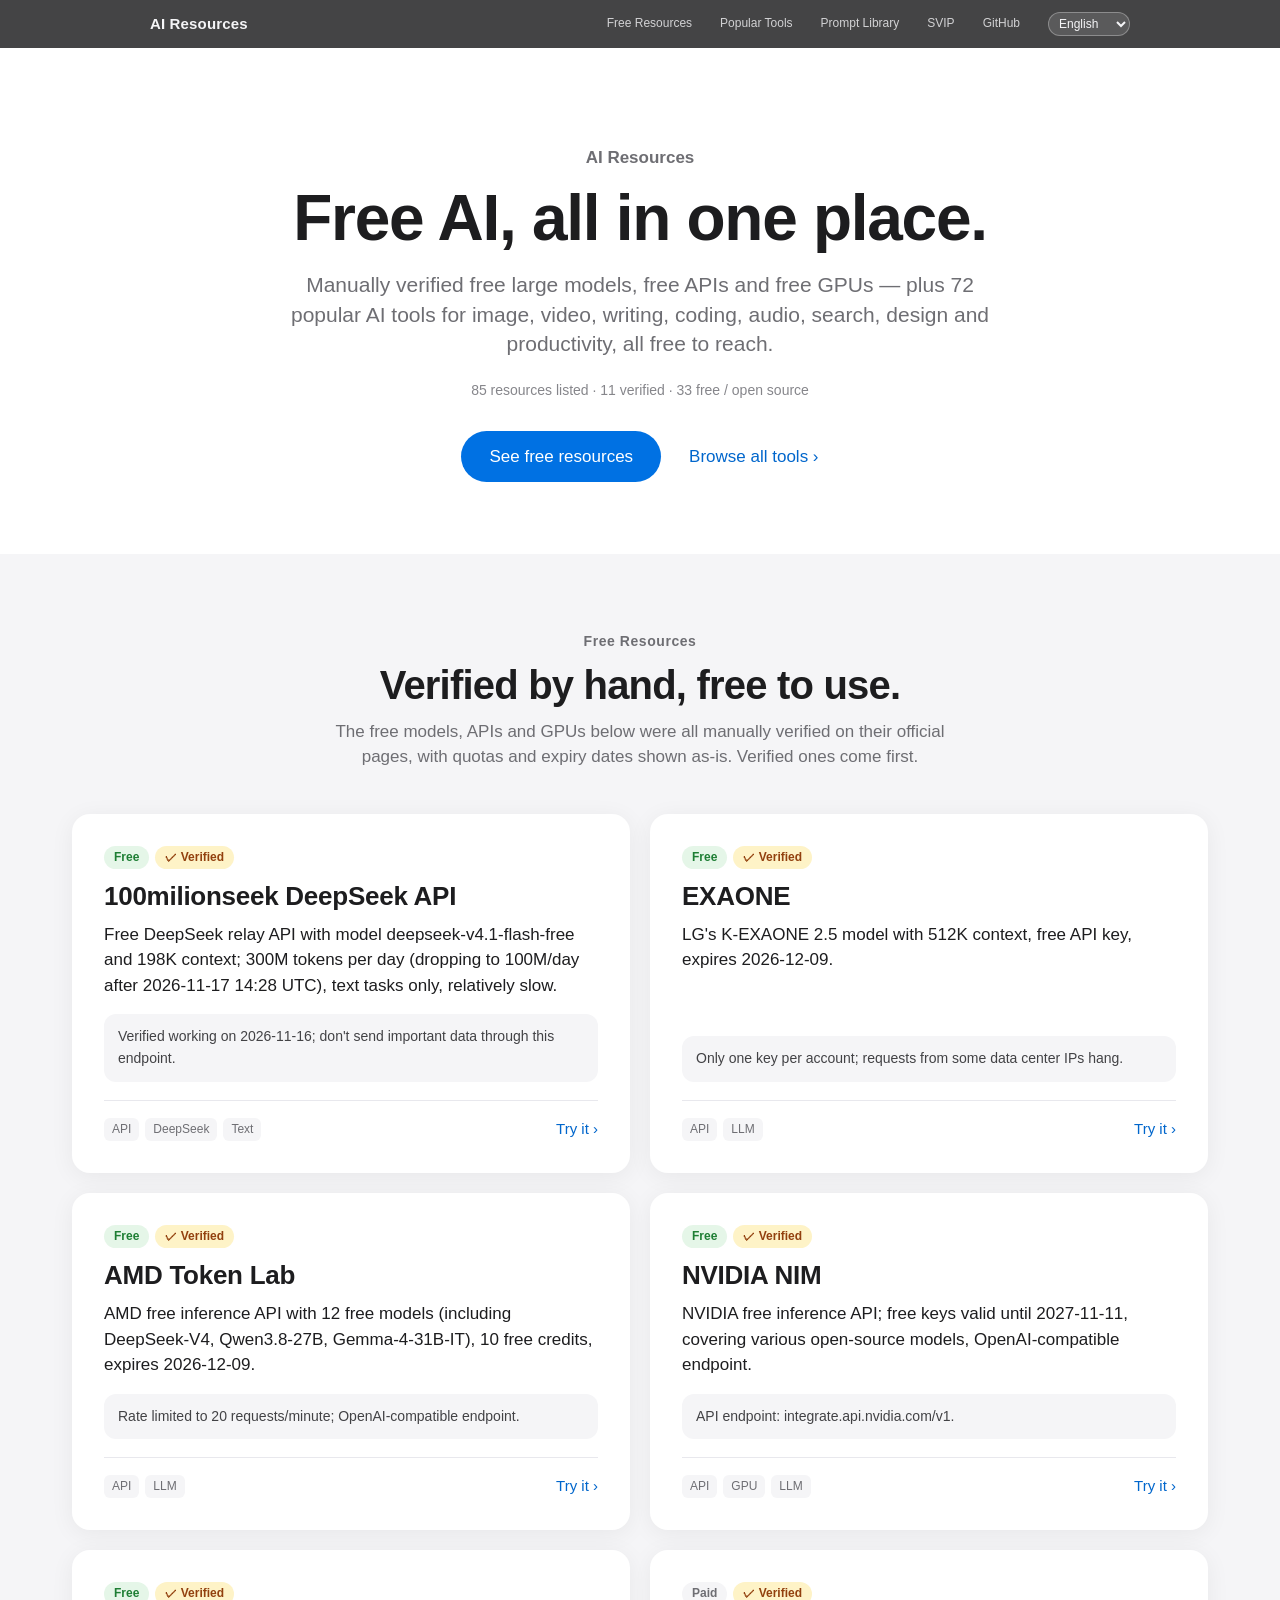
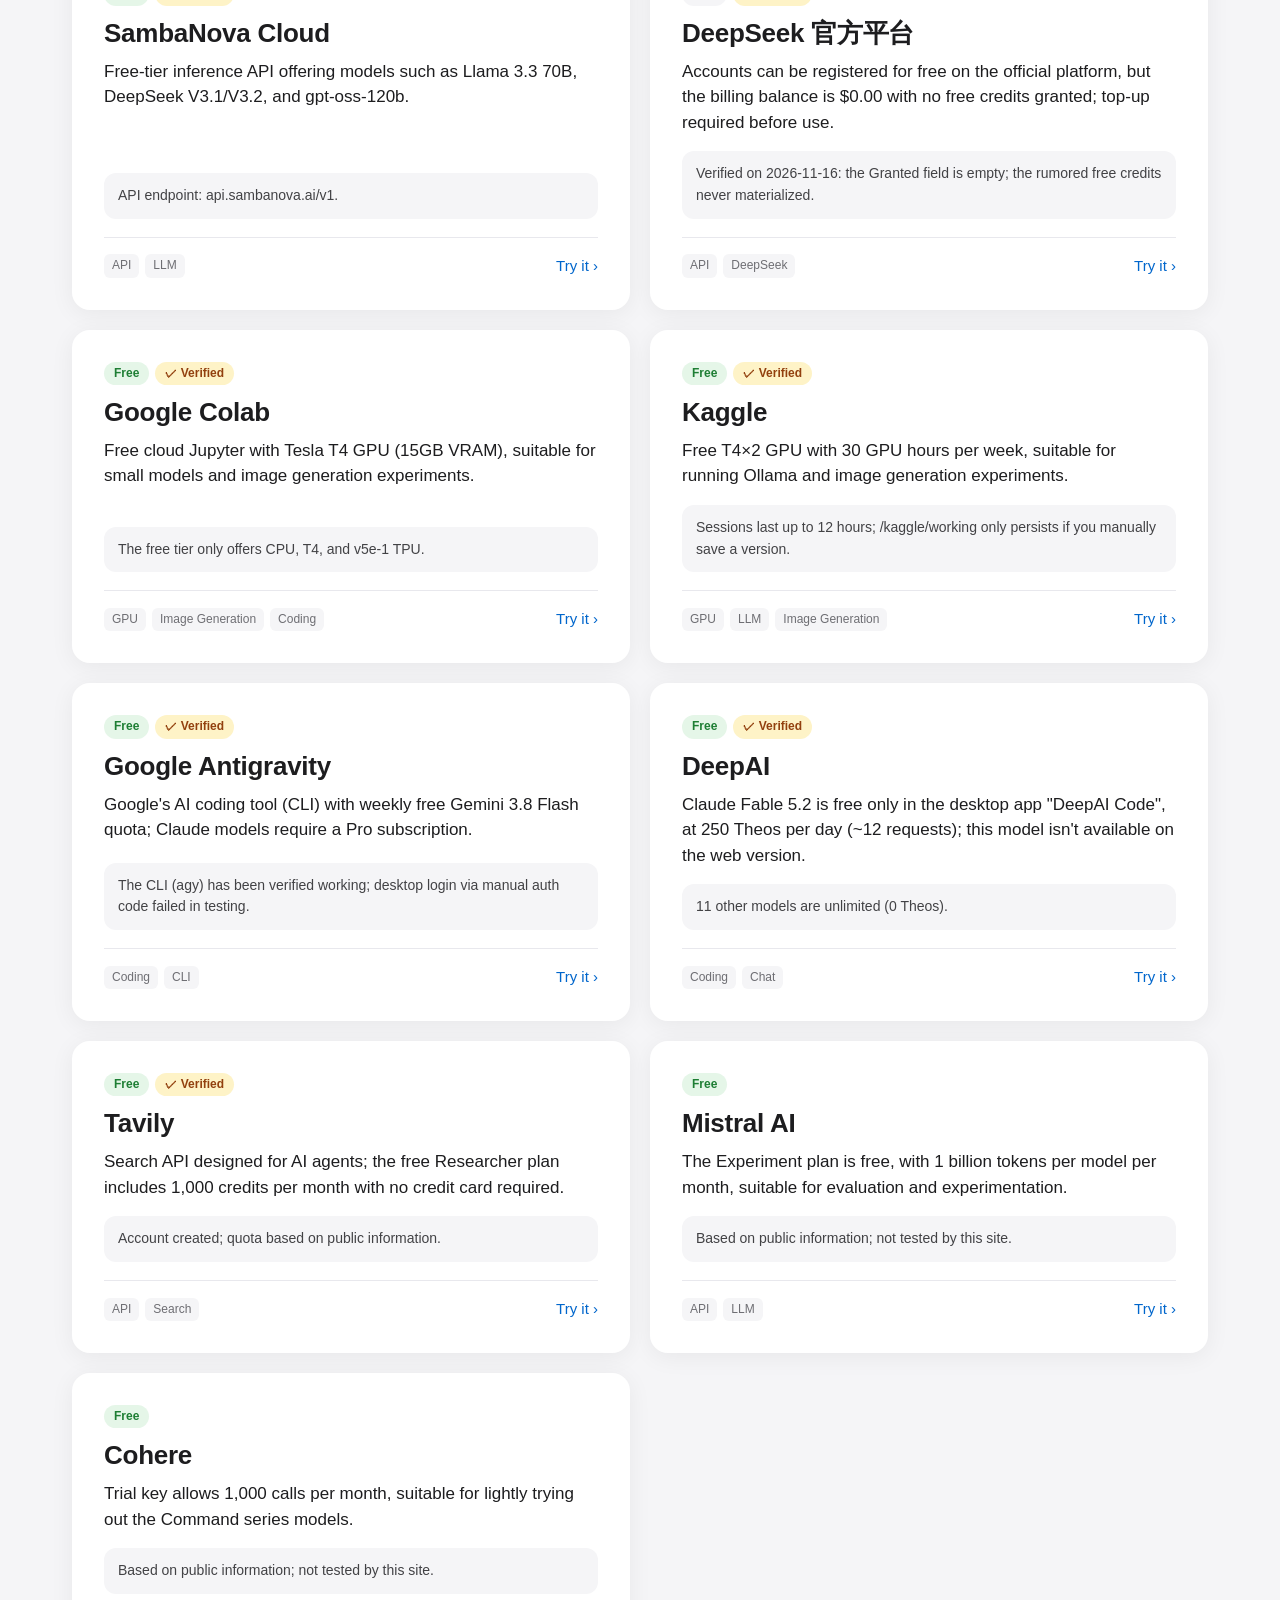
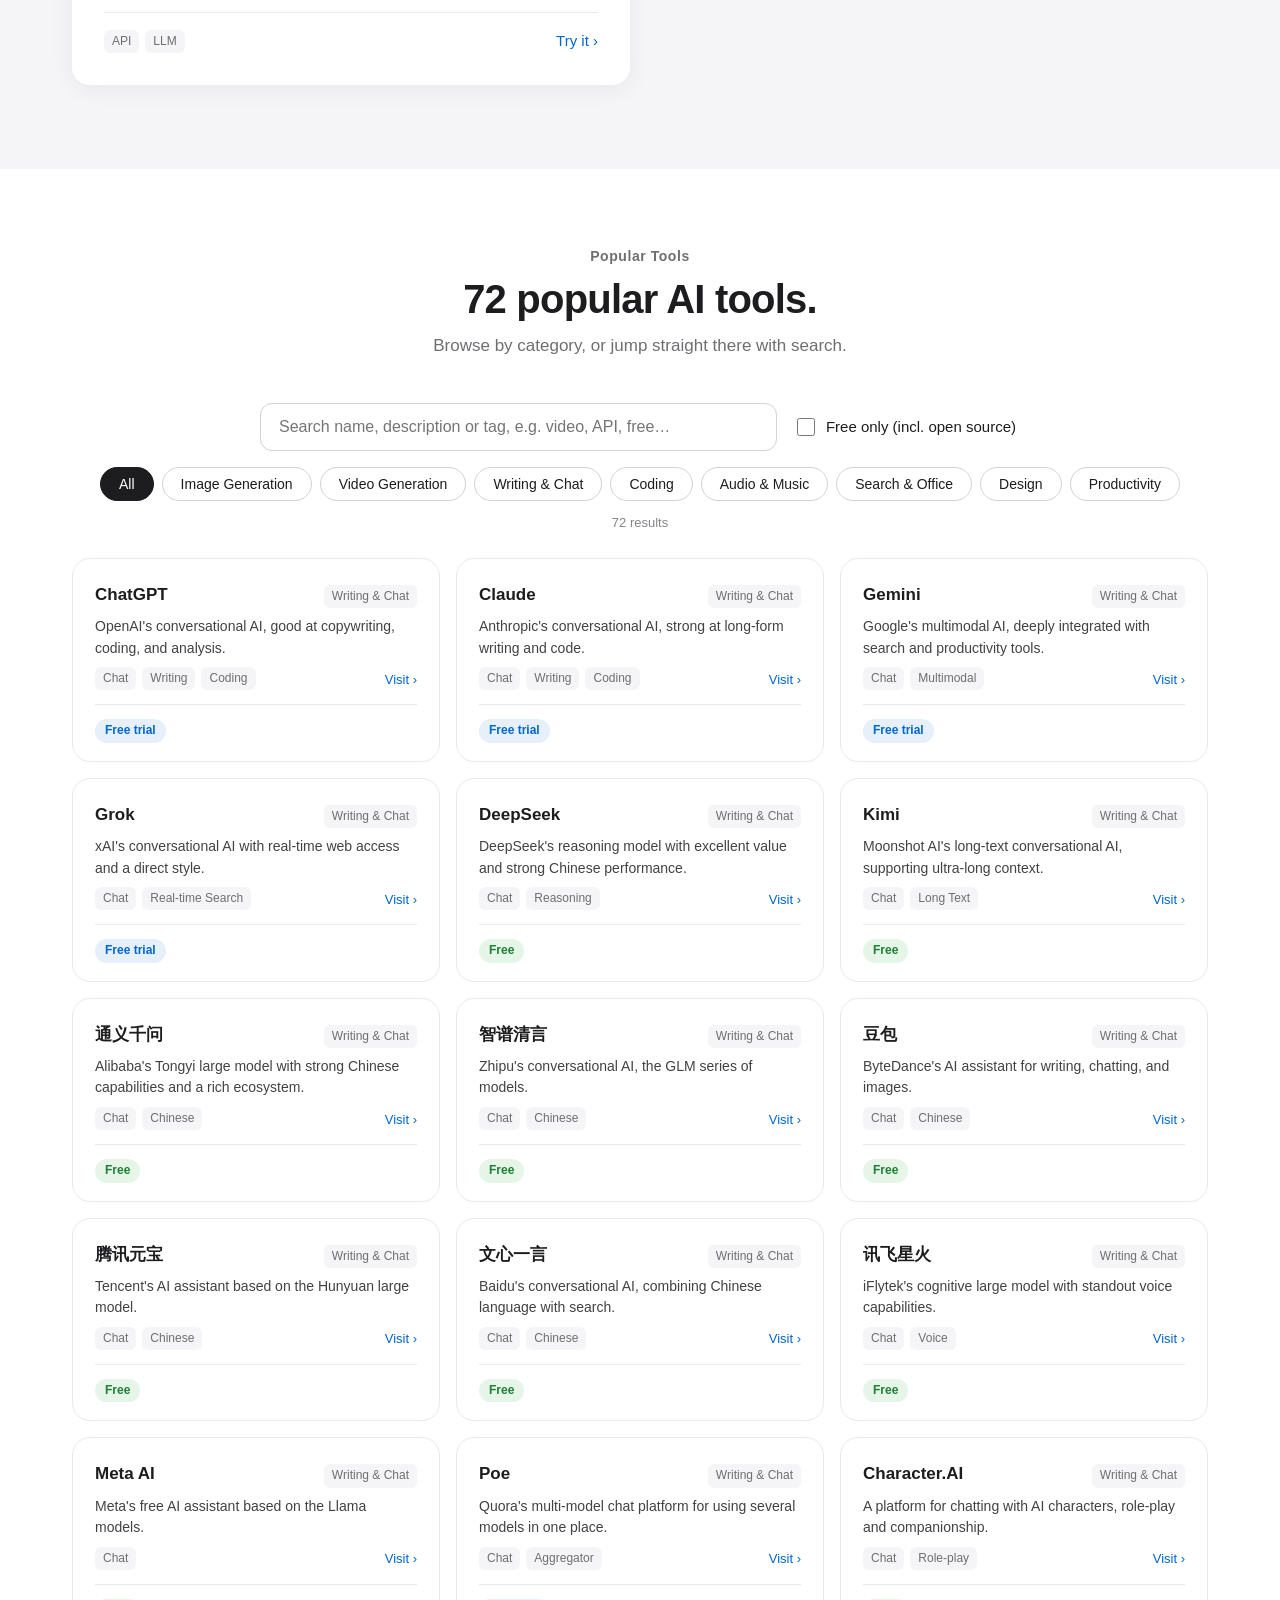
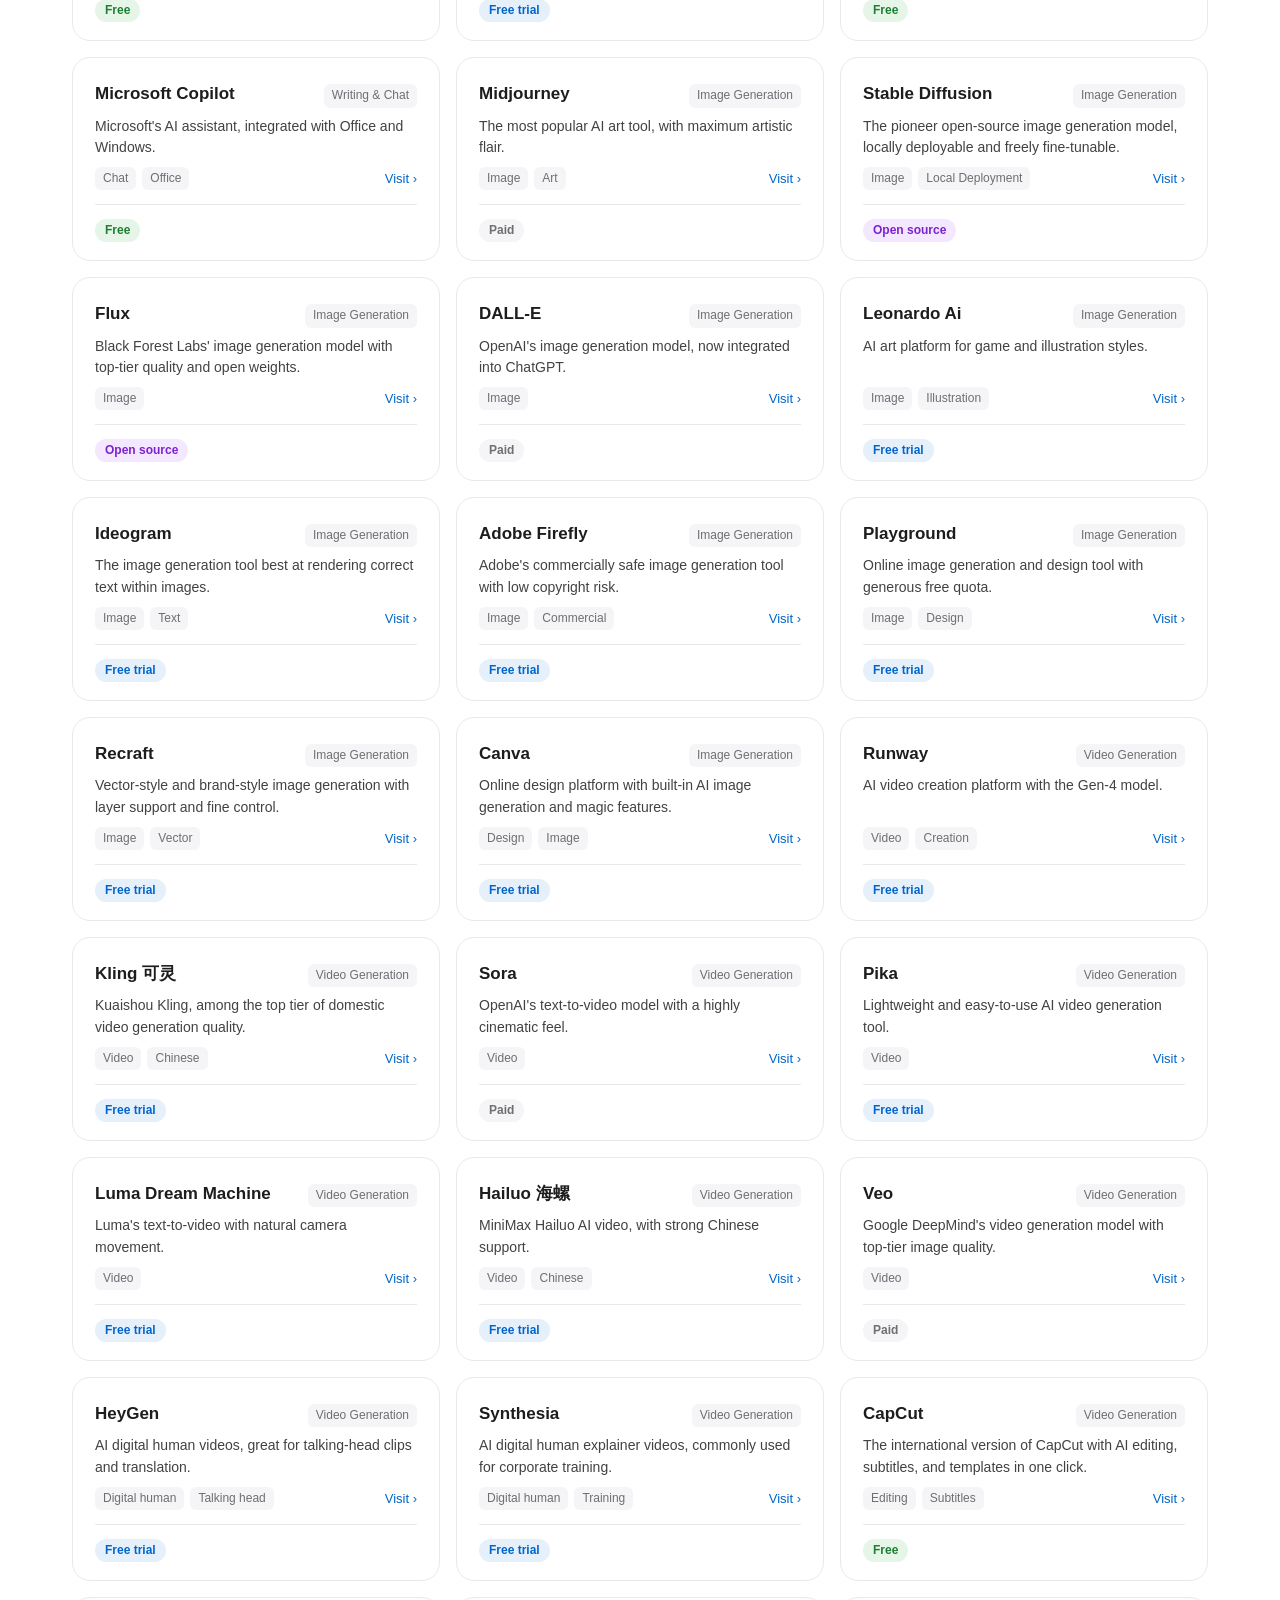
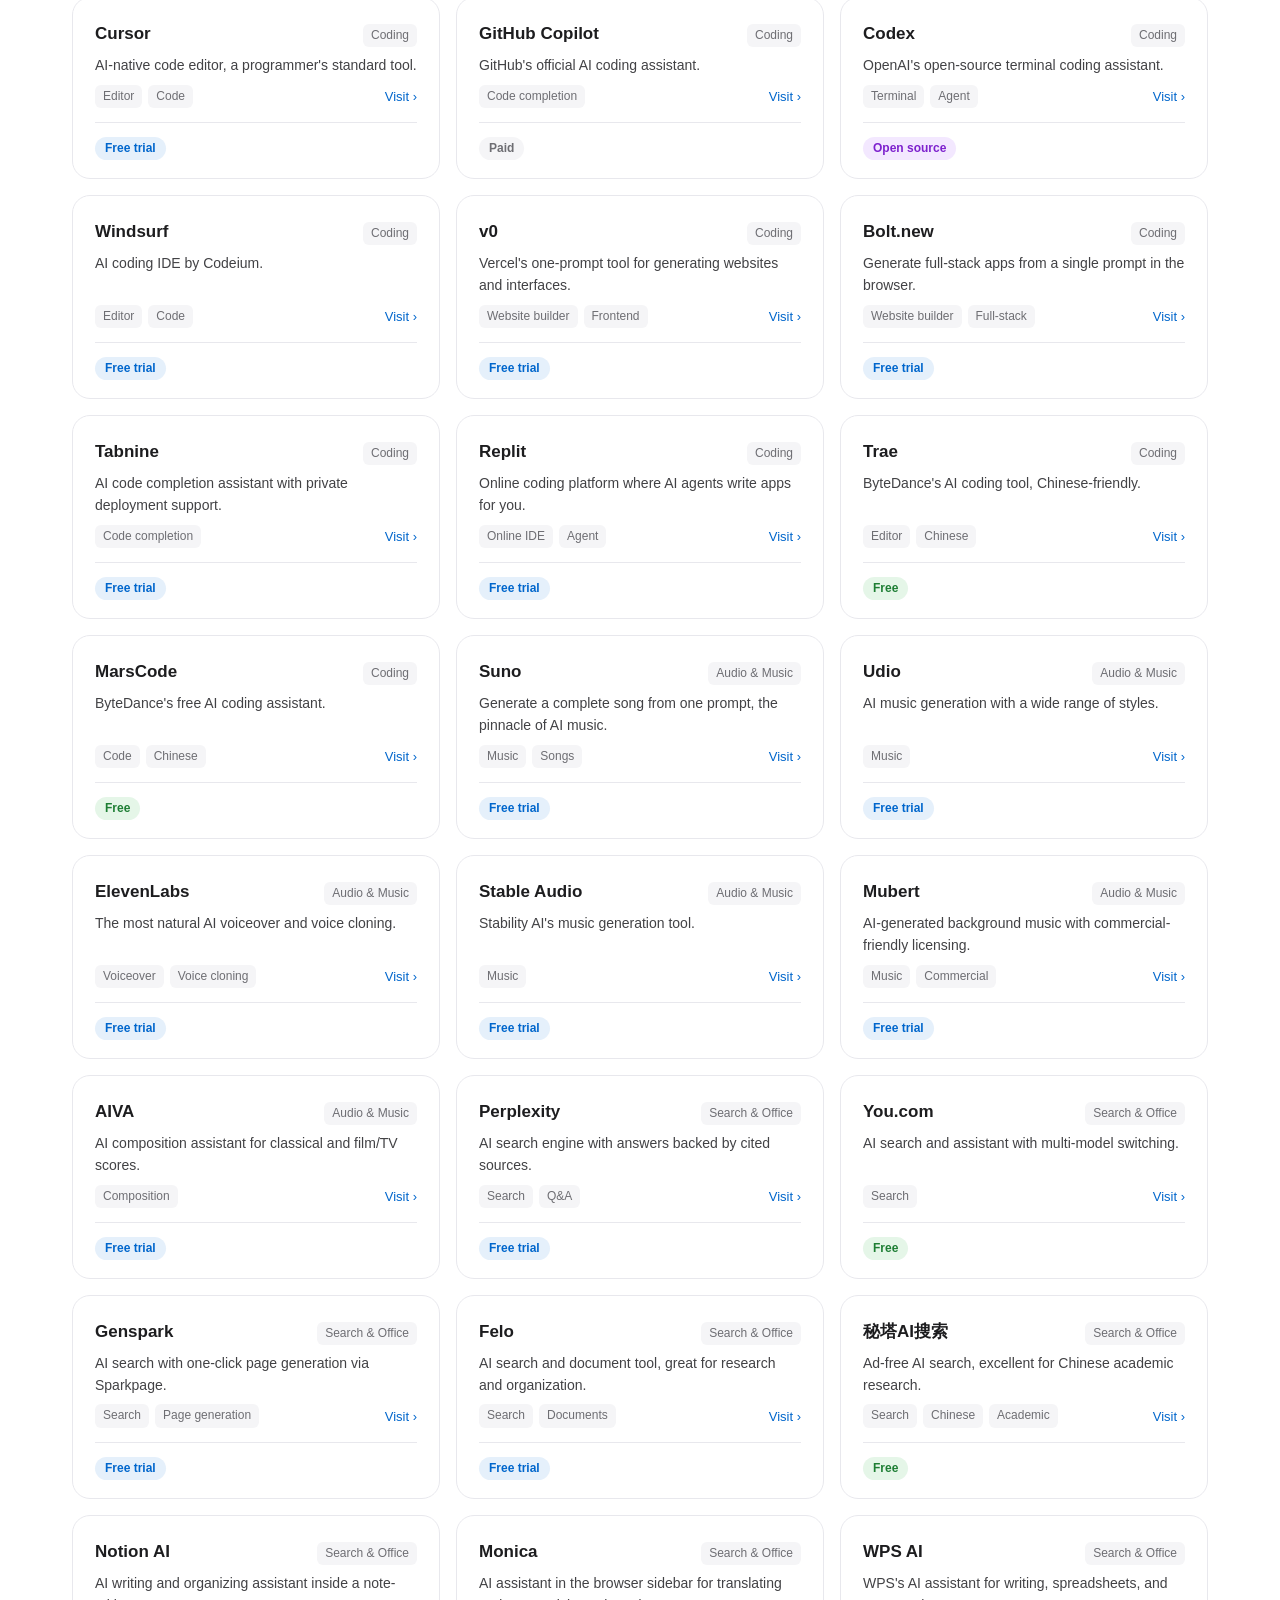
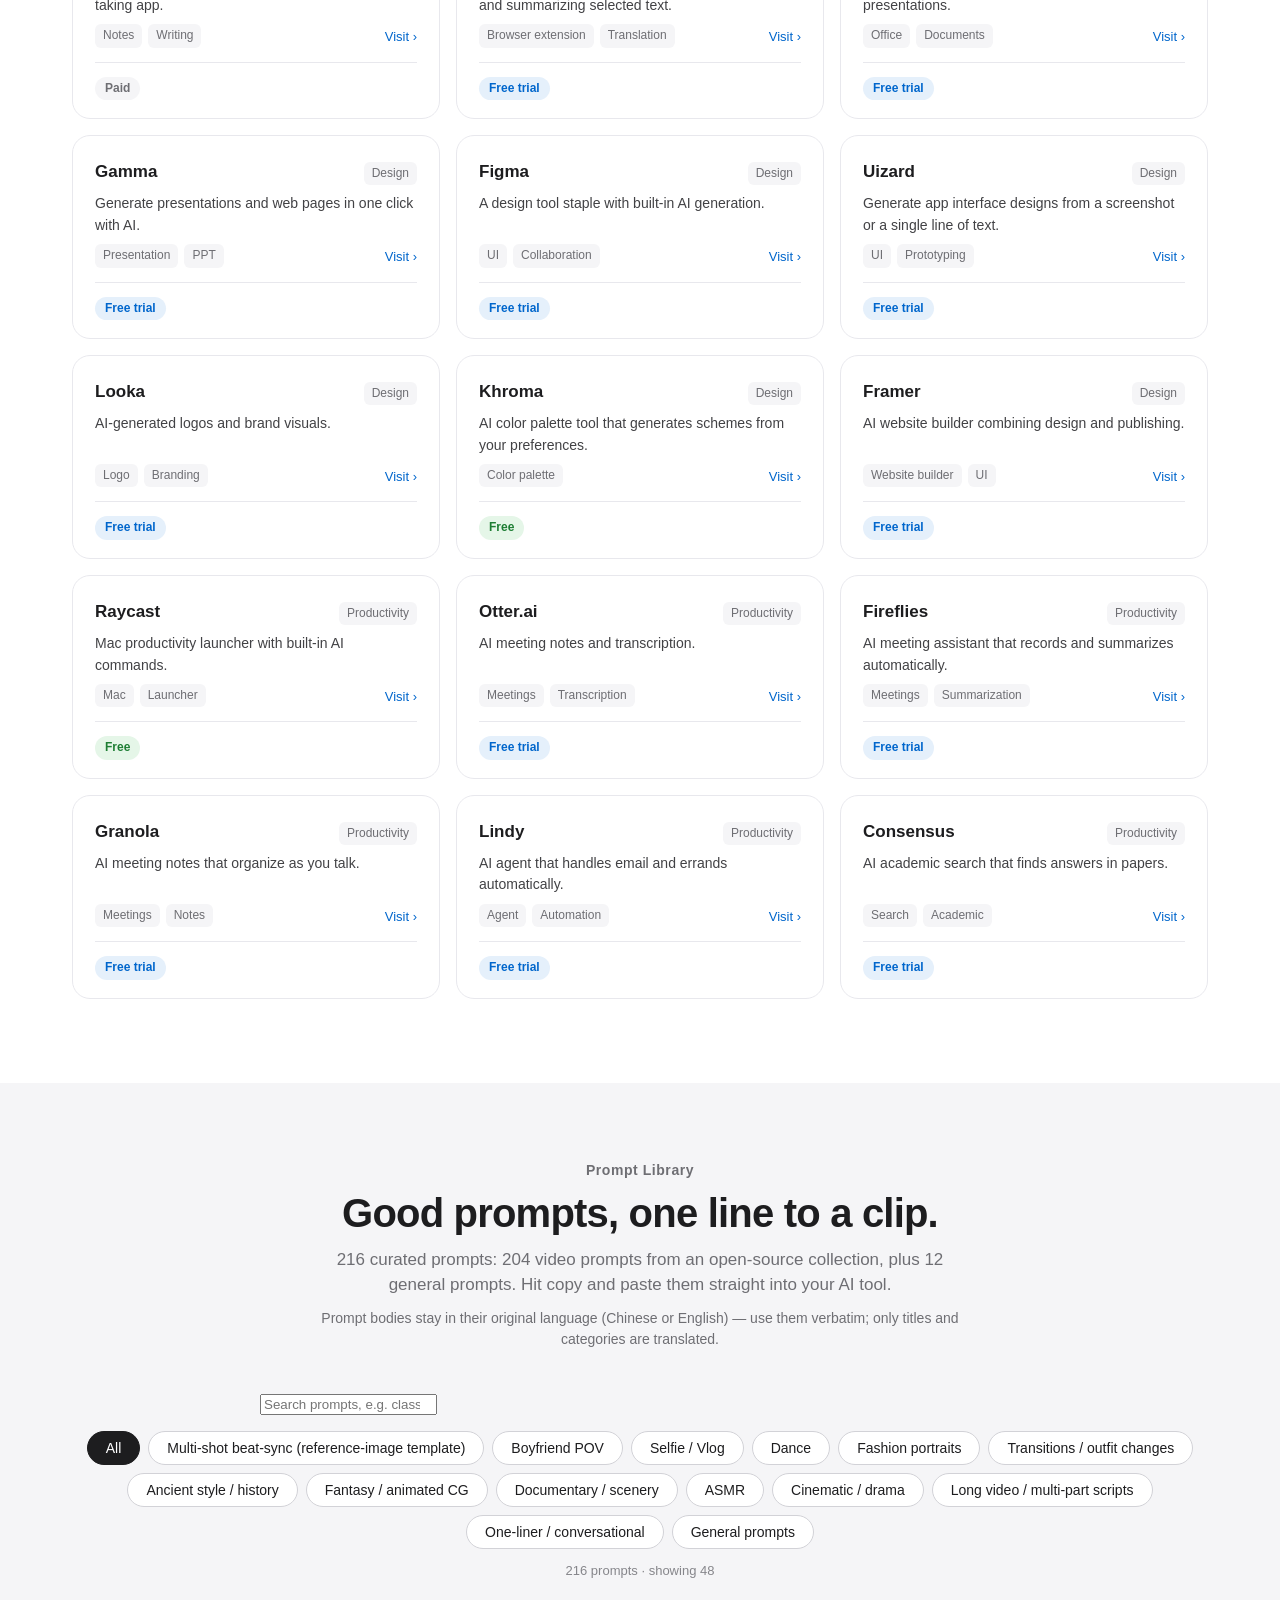
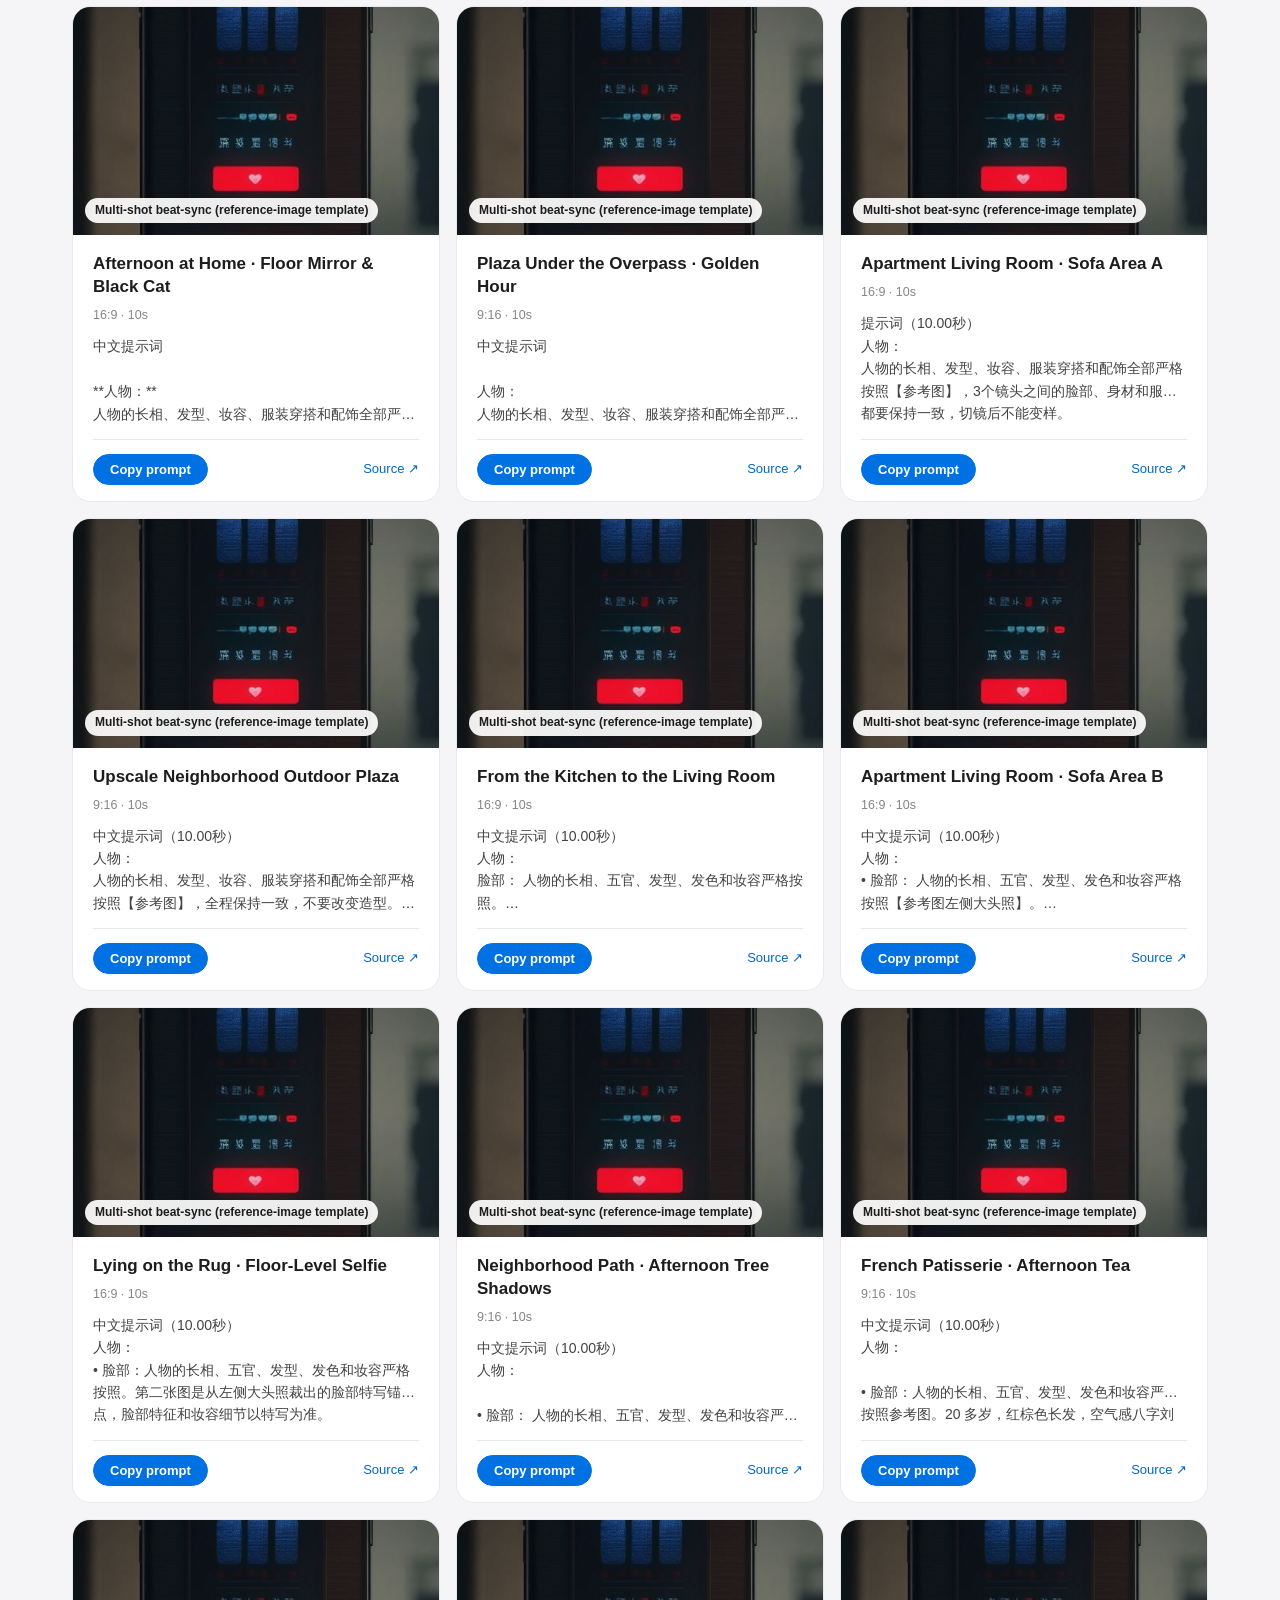
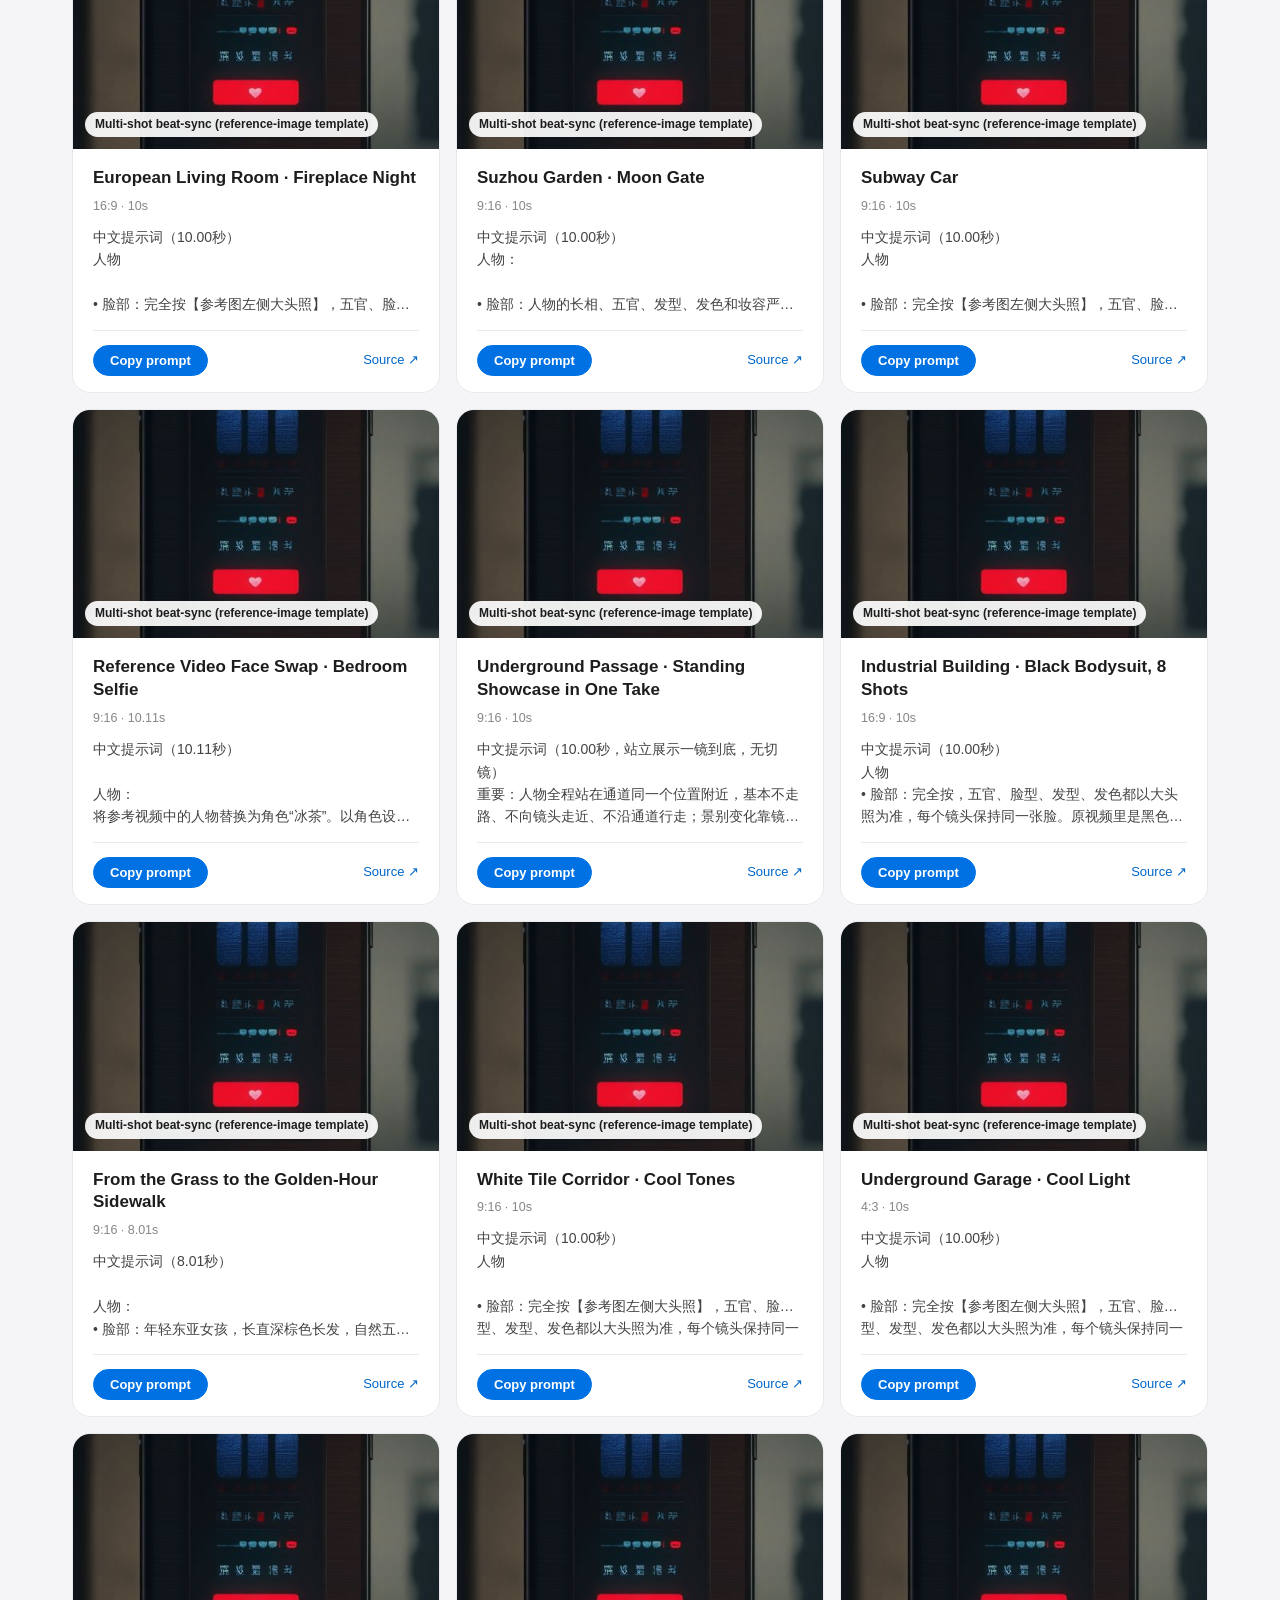
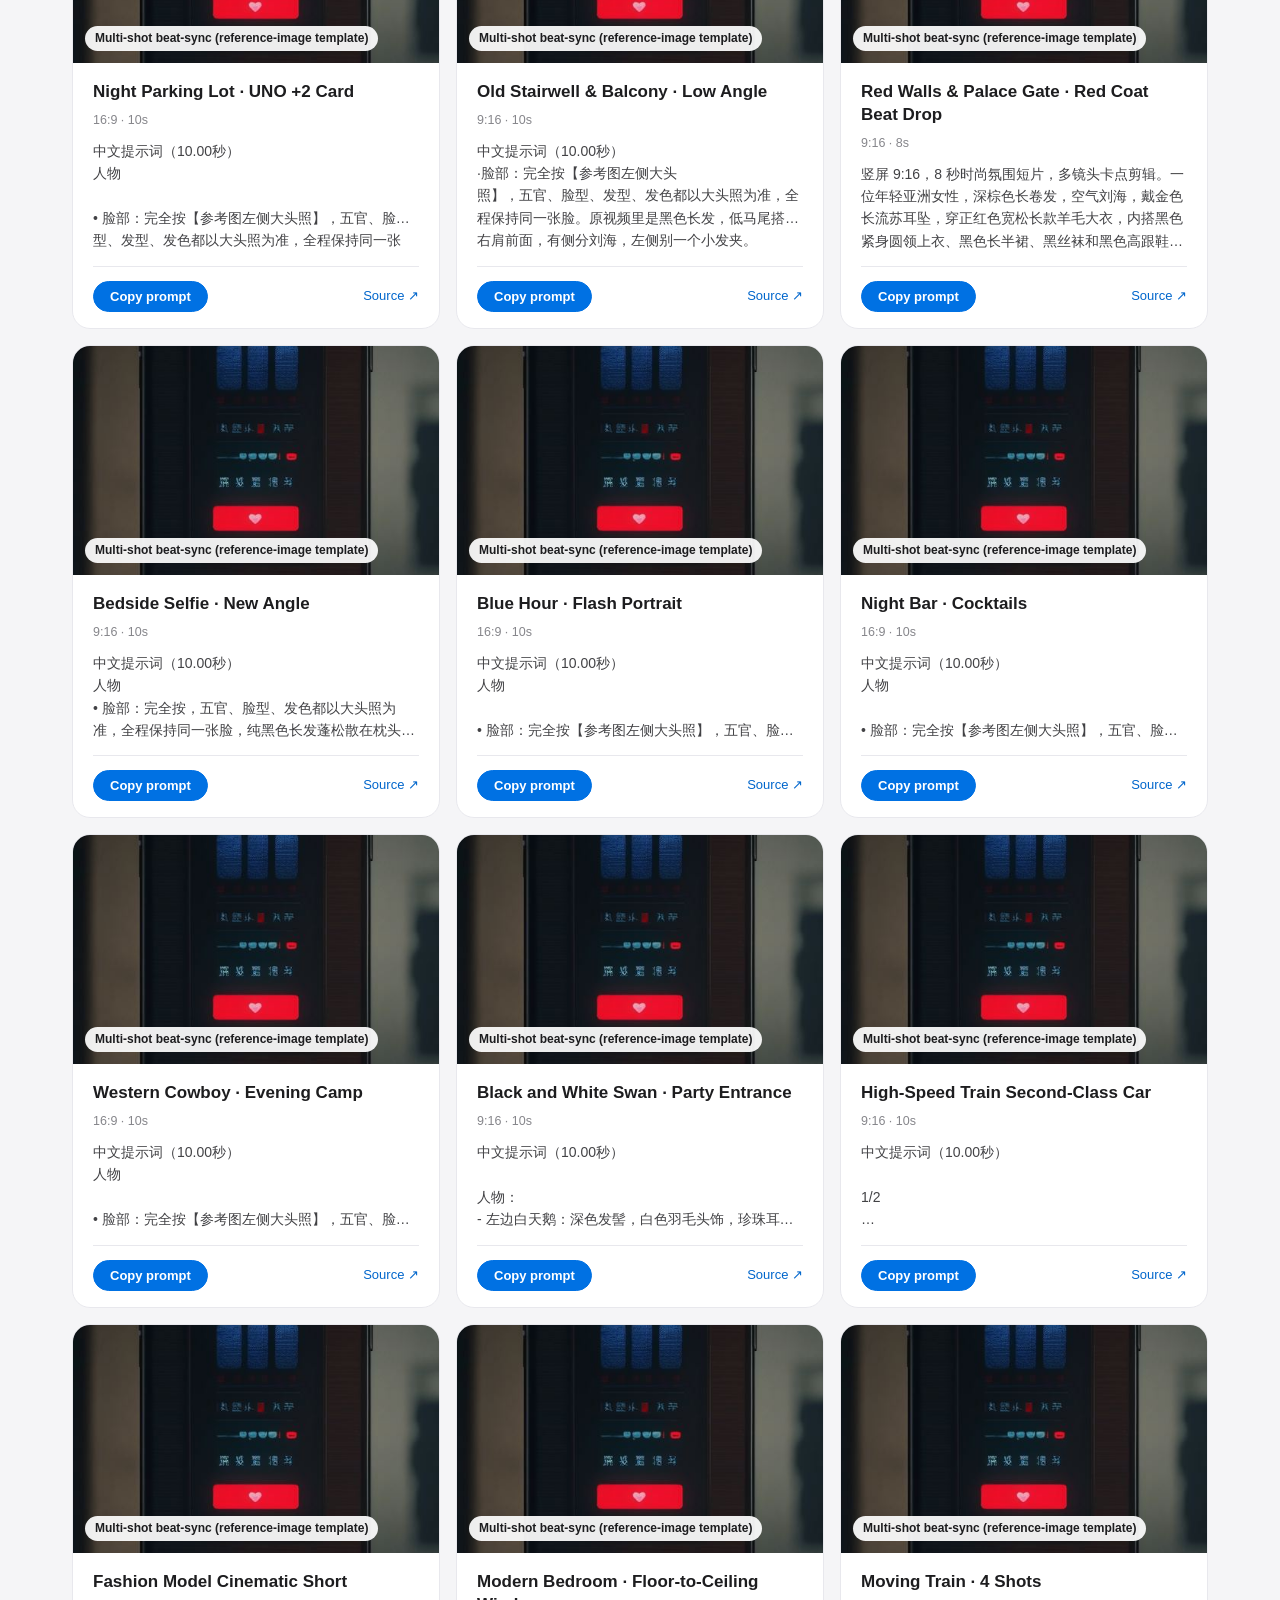
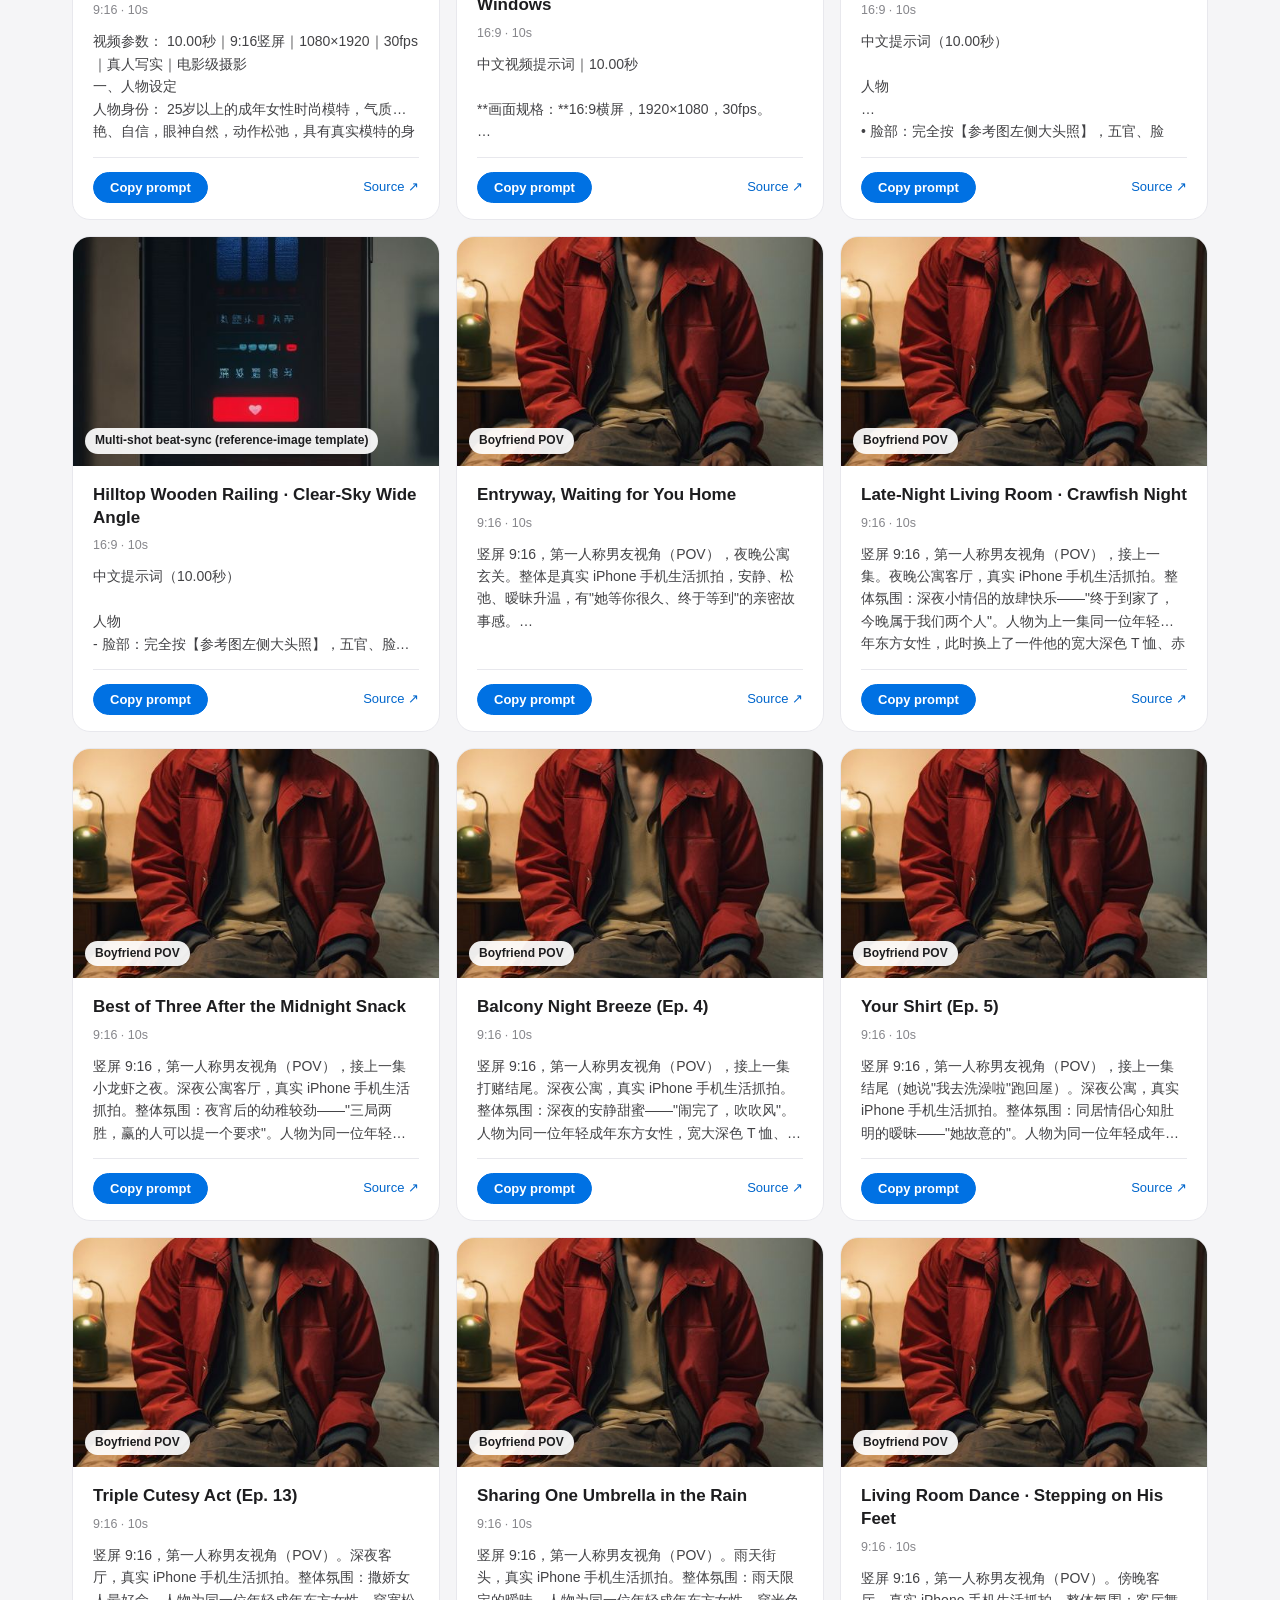
==== index.html @ 8cb27384 "Add 7-language i18n with IP-based auto-switch (zh-CN/zh-TW/en/de/ja/ko/fr) - New i18n.js: 61 UI keys" ====
<!DOCTYPE html>
<html lang="zh-CN">
<head>
<meta charset="UTF-8">
<meta name="viewport" content="width=device-width, initial-scale=1.0">
<title>AI 资源导航 · 免费 AI 资源与热门 AI 工具合集</title>
<meta name="description" content="AI 资源导航：人工核实的免费 AI 资源（免费 API、免费 GPU、免费模型）与热门 AI 工具合集（生图、生视频、写作、编程、音频、搜索、设计、效率）。">
<link rel="stylesheet" href="styles.css">
<link rel="icon" href="data:image/svg+xml,<svg xmlns='http://www.w3.org/2000/svg' viewBox='0 0 64 64'><rect width='64' height='64' rx='14' fill='%231d1d1f'/><text x='32' y='42' font-size='26' font-family='sans-serif' font-weight='bold' fill='white' text-anchor='middle'>AI</text></svg>">
</head>
<body>

<nav class="apple-nav" aria-label="主导航">
  <div class="nav-inner">
    <a class="nav-logo" href="#" data-i18n="nav.logo">AI 资源导航</a>
    <div class="nav-links">
      <a href="#free" data-i18n="nav.free">免费资源</a>
      <a href="#tools" data-i18n="nav.tools">热门工具</a>
      <a href="#prompts" data-i18n="nav.prompts">提示词库</a>
      <a href="#pricing">SVIP</a>
      <a href="https://github.com/dannykocko/ai-nav-site" target="_blank" rel="noopener">GitHub</a>
      <select id="langSelect" class="lang-select" aria-label="Language / 语言"></select>
    </div>
  </div>
</nav>

<header class="hero">
  <p class="hero-eyebrow" data-i18n="hero.eyebrow">AI 资源导航</p>
  <h1 data-i18n="hero.h1">免费 AI，一站找全。</h1>
  <p class="hero-sub" data-i18n="hero.sub">人工核实的免费大模型、免费 API 与免费 GPU，再加 72 款热门 AI 工具——生图、生视频、写作、编程、音频、搜索、设计、效率，全部免费直达。</p>
  <p class="hero-stats" id="stats"></p>
  <div class="hero-cta">
    <a class="btn-primary" href="#free" data-i18n="hero.ctaPrimary">看看免费资源</a>
    <a class="btn-link" href="#tools" data-i18n="hero.ctaLink">浏览全部工具&nbsp;›</a>
  </div>
</header>

<section class="showcase" id="free" aria-label="免费资源">
  <div class="wrap">
    <div class="section-head">
      <p class="eyebrow" data-i18n="free.eyebrow">免费资源</p>
      <h2 data-i18n="free.h2">人工核实，免费直达。</h2>
      <p class="section-sub" data-i18n="free.sub">以下免费模型、API 与 GPU 均在官方页面人工核实过，额度与到期时间如实标注。已验证的排在前面。</p>
    </div>
    <div class="showcase-grid" id="showcase"></div>
  </div>
</section>

<section class="tools" id="tools" aria-label="热门 AI 工具">
  <div class="wrap">
    <div class="section-head">
      <p class="eyebrow" data-i18n="tools.eyebrow">热门工具</p>
      <h2 data-i18n="tools.h2">72 款热门 AI 工具。</h2>
      <p class="section-sub" data-i18n="tools.sub">按分类浏览，或用搜索直达。</p>
    </div>
    <div class="toolbar">
      <input id="search" type="search" placeholder="搜索工具名、描述或标签，如：视频、API、免费…" data-i18n-ph="tools.searchPh" autocomplete="off" aria-label="搜索工具">
      <label class="free-only"><input type="checkbox" id="freeOnly"> <span data-i18n="tools.freeOnly">只看免费（含开源）</span></label>
    </div>
    <nav class="chips" id="chips" aria-label="分类筛选"></nav>
    <p class="count" id="count"></p>
    <div class="grid" id="grid"></div>
    <p class="empty" id="empty" data-i18n="tools.empty" hidden>没有找到匹配的工具，换个关键词或分类试试。</p>
  </div>
</section>

<section class="prompts" id="prompts" aria-label="提示词库">
  <div class="wrap">
    <div class="section-head">
      <p class="eyebrow" data-i18n="prompts.eyebrow">提示词库</p>
      <h2 data-i18n="prompts.h2">好提示词，一句话出片。</h2>
      <p class="section-sub" data-i18n="prompts.sub">216 条精选提示词：204 条视频提示词来自开源合集，另有 12 条通用提示词。点复制，直接粘贴到你的 AI 工具里用。</p>
      <p class="prompt-lang-note" data-i18n="prompts.note">提示词正文保持原文（中文或英文），照原样使用；仅标题与分类已翻译。</p>
    </div>
    <div class="toolbar">
      <input id="promptSearch" type="search" placeholder="搜索提示词，如：古风、卡点、猫…" data-i18n-ph="prompts.searchPh" autocomplete="off" aria-label="搜索提示词">
    </div>
    <nav class="chips" id="promptChips" aria-label="提示词分类筛选"></nav>
    <p class="count" id="promptCount"></p>
    <div class="prompt-grid" id="promptGrid"></div>
    <p class="empty" id="promptEmpty" data-i18n="prompts.empty" hidden>没有找到匹配的提示词，换个关键词或分类试试。</p>
    <div class="load-more-wrap"><button type="button" class="btn-outline" id="promptMore" data-i18n="prompts.more" hidden>加载更多</button></div>
    <p class="source-note" data-i18n-html="prompts.sourceNote">来源：视频提示词 204 条来自 <a href="https://github.com/apimodels/muse-video-prompts" target="_blank" rel="noopener">apimodels/muse-video-prompts</a>（开源合集，各条原作者与原文链接见卡片）；通用提示词 12 条来自 <a href="https://www.promptingguide.ai/prompts" target="_blank" rel="noopener">Prompt Engineering Guide</a>（MIT 协议）Prompt Hub。卡片配图为本站竖屏短剧剧照（《血汗钱被骗光，回村种出资本帝国》与《林默》）与 SDXL 测试图，按分类展示，仅作视觉参考，与提示词内容无直接对应。</p>
  </div>
</section>

<section class="pricing" id="pricing" aria-label="SVIP 会员">
  <div class="wrap">
    <div class="section-head">
      <p class="eyebrow" data-i18n="pricing.eyebrow">SVIP 会员</p>
      <h2 data-i18n="pricing.h2">价格简单，按需开通。</h2>
      <p class="section-sub" data-i18n="pricing.sub">解锁 AI 与 Agent 搭建、使用、落地业务的最新最全教程课程，持续更新。四档可选，支付功能即将开通。</p>
    </div>
    <div class="pricing-grid">
      <article class="price-card">
        <h3 data-i18n="pricing.plan.month">一个月</h3>
        <p class="price"><span class="currency">¥</span>199</p>
        <p class="per" data-i18n-per="199">约 ¥199/月</p>
        <ul class="benefits">
          <li data-i18n="pricing.benefit1">AI / Agent 搭建全教程</li>
          <li data-i18n="pricing.benefit2">使用指南</li>
          <li data-i18n="pricing.benefit3">落地业务实战课程</li>
          <li data-i18n="pricing.benefit4">持续更新</li>
        </ul>
        <button type="button" class="btn-primary price-btn" data-i18n="pricing.btn">立即开通</button>
      </article>
      <article class="price-card">
        <h3 data-i18n="pricing.plan.quarter">三个月</h3>
        <p class="price"><span class="currency">¥</span>499</p>
        <p class="per" data-i18n-per="166">约 ¥166/月</p>
        <ul class="benefits">
          <li data-i18n="pricing.benefit1">AI / Agent 搭建全教程</li>
          <li data-i18n="pricing.benefit2">使用指南</li>
          <li data-i18n="pricing.benefit3">落地业务实战课程</li>
          <li data-i18n="pricing.benefit4">持续更新</li>
        </ul>
        <button type="button" class="btn-primary price-btn" data-i18n="pricing.btn">立即开通</button>
      </article>
      <article class="price-card">
        <h3 data-i18n="pricing.plan.half">半年</h3>
        <p class="price"><span class="currency">¥</span>699</p>
        <p class="per" data-i18n-per="117">约 ¥117/月</p>
        <ul class="benefits">
          <li data-i18n="pricing.benefit1">AI / Agent 搭建全教程</li>
          <li data-i18n="pricing.benefit2">使用指南</li>
          <li data-i18n="pricing.benefit3">落地业务实战课程</li>
          <li data-i18n="pricing.benefit4">持续更新</li>
        </ul>
        <button type="button" class="btn-primary price-btn" data-i18n="pricing.btn">立即开通</button>
      </article>
      <article class="price-card featured">
        <span class="best-badge" data-i18n="pricing.best">最划算</span>
        <h3 data-i18n="pricing.plan.year">一年</h3>
        <p class="price"><span class="currency">¥</span>999</p>
        <p class="per" data-i18n-per="83">约 ¥83/月</p>
        <ul class="benefits">
          <li data-i18n="pricing.benefit1">AI / Agent 搭建全教程</li>
          <li data-i18n="pricing.benefit2">使用指南</li>
          <li data-i18n="pricing.benefit3">落地业务实战课程</li>
          <li data-i18n="pricing.benefit4">持续更新</li>
        </ul>
        <button type="button" class="btn-primary price-btn" data-i18n="pricing.btn">立即开通</button>
      </article>
    </div>
  </div>
</section>

<footer class="site-footer">
  <div class="wrap">
    <p><strong data-i18n="footer.p1">关于“已验证”：带「已验证」标记的免费资源是本站于 2026 年 11 月人工核实过的（账号、余额、额度均在官方页面确认）；未标记的为公开资料整理，免费额度以官方页面为准，各家政策随时会变。</strong></p>
    <p data-i18n="footer.p2">说明：本站只收录公开链接与公开信息，不存储任何 API Key、Token、密码或个人信息。DeepSeek 官方平台经核实目前无免费额度，已如实标注，避免误导。</p>
    <p data-i18n-html="footer.p3">开源项目 · MIT License · 数据在 <code>app.js</code> 里，欢迎提交 PR 补充或纠错。仓库：<a href="https://github.com/dannykocko/ai-nav-site" target="_blank" rel="noopener">github.com/dannykocko/ai-nav-site</a></p>
  </div>
</footer>

<script src="app.js"></script>
<script src="prompts.js"></script>
<script src="i18n.js"></script>
<script>
(function () {
  var grid = document.getElementById('grid');
  var showcase = document.getElementById('showcase');
  var showcaseSection = document.getElementById('free');
  var chipsBox = document.getElementById('chips');
  var searchInput = document.getElementById('search');
  var freeOnlyBox = document.getElementById('freeOnly');
  var countEl = document.getElementById('count');
  var emptyEl = document.getElementById('empty');
  var statsEl = document.getElementById('stats');
  var activeCat = '全部';

  // 给每条数据挂上在 DATA 里的下标，供 i18n 查翻译
  DATA.forEach(function (e, i) { e._idx = i; });

  // 免费资源单独成区展示（已验证的排在前面）；其余 72 个为热门工具网格
  var freeResources = DATA.filter(function (e) { return e.c === '免费资源'; });
  freeResources.sort(function (a, b) { return (b.v ? 1 : 0) - (a.v ? 1 : 0); });
  var tools = DATA.filter(function (e) { return e.c !== '免费资源'; });

  var verifiedCount = DATA.filter(function (e) { return e.v; }).length;
  var freeCount = DATA.filter(function (e) { return e.p === '免费' || e.p === '开源'; }).length;

  // 分类按钮（免费资源已有单独展区，不再出现在筛选里）；标签随语言切换重建，值始终用中文原名
  var toolCats = CATEGORIES.filter(function (c) { return c !== '免费资源'; });
  function buildChips() {
    chipsBox.innerHTML = '';
    toolCats.forEach(function (cat) {
      var b = document.createElement('button');
      b.type = 'button';
      b.className = 'chip' + (cat === activeCat ? ' active' : '');
      b.textContent = I18N.cat(cat);
      b.addEventListener('click', function () {
        activeCat = cat;
        Array.prototype.forEach.call(chipsBox.children, function (c) { c.classList.remove('active'); });
        b.classList.add('active');
        render();
      });
      chipsBox.appendChild(b);
    });
  }

  function priceClass(p) {
    return { '免费': 'free', '免费试用': 'trial', '付费': 'paid', '开源': 'oss' }[p] || '';
  }

  function badgesHTML(e) {
    var s = '<span class="badge ' + priceClass(e.p) + '">' + I18N.price(e.p) + '</span>';
    if (e.v) s += '<span class="badge verified">' + I18N.t('badge.verified') + '</span>';
    return s;
  }

  function descOf(e) {
    var tr = I18N.desc(e._idx);
    return tr ? tr.d : e.d;
  }
  function noteOf(e) {
    var tr = I18N.desc(e._idx);
    return tr ? tr.note : (e.note || '');
  }
  function tagsHTML(e) {
    var tr = I18N.desc(e._idx);
    var tags = tr ? tr.tags : (e.t || []);
    return tags.map(function (t) { return '<span class="tag">' + t + '</span>'; }).join('');
  }

  function matches(e, q) {
    if (!q) return true;
    var tr = I18N.desc(e._idx);
    var hay = (e.n + ' ' + e.d + ' ' + (e.t || []).join(' ') + ' ' +
      (tr ? tr.d + ' ' + (tr.note || '') + ' ' + (tr.tags || []).join(' ') + ' ' : '') + e.u).toLowerCase();
    return hay.indexOf(q) !== -1;
  }

  function showcaseHTML(e) {
    var note = noteOf(e) ? '<p class="sc-note">' + noteOf(e) + '</p>' : '';
    return '<article class="sc-card reveal">' +
      '<p class="sc-eyebrow">' + badgesHTML(e) + '</p>' +
      '<h3 class="sc-name"><a href="' + e.u + '" target="_blank" rel="noopener">' + e.n + '</a></h3>' +
      '<p class="sc-desc">' + descOf(e) + '</p>' + note +
      '<div class="sc-bottom"><div class="tags">' + tagsHTML(e) + '</div>' +
      '<a class="sc-cta" href="' + e.u + '" target="_blank" rel="noopener">' + I18N.t('tools.use') + '</a></div>' +
      '</article>';
  }

  function cardHTML(e) {
    var note = noteOf(e) ? '<p class="note">' + noteOf(e) + '</p>' : '';
    return '<article class="card reveal">' +
      '<div class="card-top"><a class="name" href="' + e.u + '" target="_blank" rel="noopener">' + e.n + '</a>' +
      '<span class="cat">' + I18N.cat(e.c) + '</span></div>' +
      '<p class="desc">' + descOf(e) + '</p>' + note +
      '<div class="card-bottom"><div class="tags">' + tagsHTML(e) + '</div>' +
      '<a class="visit" href="' + e.u + '" target="_blank" rel="noopener">' + I18N.t('tools.visit') + '</a></div>' +
      '<div class="badges">' + badgesHTML(e) + '</div>' +
      '</article>';
  }

  function render() {
    statsEl.textContent = I18N.tf('stats', { total: DATA.length, verified: verifiedCount, free: freeCount });
    var q = searchInput.value.trim().toLowerCase();

    // 搜索同时过滤免费资源展区；无匹配时整区收起
    var shown = freeResources.filter(function (e) { return matches(e, q); });
    showcase.innerHTML = shown.map(showcaseHTML).join('');
    showcaseSection.style.display = shown.length ? '' : 'none';

    var list = tools.filter(function (e) {
      if (activeCat !== '全部' && e.c !== activeCat) return false;
      if (freeOnlyBox.checked && !(e.p === '免费' || e.p === '开源')) return false;
      return matches(e, q);
    });
    grid.innerHTML = list.map(cardHTML).join('');
    countEl.textContent = I18N.tf('tools.count', { n: list.length }) +
      (activeCat !== '全部' ? I18N.tf('tools.countCat', { cat: I18N.cat(activeCat) }) : '');
    emptyEl.hidden = list.length > 0;
  }

  searchInput.addEventListener('input', render);
  freeOnlyBox.addEventListener('change', render);
  buildChips();
  render();
  if (window.I18N) I18N.onChange(function () { buildChips(); render(); });
})();
</script>
<div class="toast" id="toast" role="status" aria-live="polite" data-i18n="toast">支付功能即将开通</div>

<script>
(function () {
  // ---------- 提示词库 ----------
  var grid = document.getElementById('promptGrid');
  var chipsBox = document.getElementById('promptChips');
  var searchInput = document.getElementById('promptSearch');
  var countEl = document.getElementById('promptCount');
  var emptyEl = document.getElementById('promptEmpty');
  var moreBtn = document.getElementById('promptMore');
  var activeCat = '全部';
  var limit = 48;
  var PAGE = 48;

  var byId = {};
  PROMPTS.forEach(function (p) { byId[p.id] = p; });

  // 分类配图渐变（图片加载失败时兜底显示）
  var GRADIENTS = [
    ['#f6d365', '#fda085'], ['#a8c0ff', '#3f2b96'], ['#fbc2eb', '#a6c1ee'],
    ['#84fab0', '#8fd3f4'], ['#ff9a9e', '#fecfef'], ['#a18cd1', '#fbc2eb'],
    ['#ffecd2', '#fcb69f'], ['#667eea', '#764ba2'], ['#89f7fe', '#66a6ff'],
    ['#f093fb', '#f5576c'], ['#43e97b', '#38f9d7'], ['#fa709a', '#fee140'],
    ['#30cfd0', '#330867'], ['#5ee7df', '#b490ca']
  ];
  function coverStyle(cat) {
    var i = PROMPT_CATEGORIES.indexOf(cat);
    if (i < 0) i = 0;
    var g = GRADIENTS[i % GRADIENTS.length];
    var img = PROMPT_COVERS[cat] || '';
    return 'background-image: url(\'' + img + '\'), linear-gradient(135deg, ' + g[0] + ', ' + g[1] + ');';
  }
  function esc(s) {
    return String(s).replace(/&/g, '&amp;').replace(/</g, '&lt;').replace(/>/g, '&gt;');
  }

  // 分类按钮（标签随语言切换重建，值始终用中文原名）
  function buildChips() {
    chipsBox.innerHTML = '';
    var cats = ['全部'].concat(PROMPT_CATEGORIES);
    cats.forEach(function (cat) {
      var b = document.createElement('button');
      b.type = 'button';
      b.className = 'chip' + (cat === activeCat ? ' active' : '');
      b.textContent = I18N.cat(cat);
      b.addEventListener('click', function () {
        activeCat = cat;
        limit = PAGE;
        Array.prototype.forEach.call(chipsBox.children, function (c) { c.classList.remove('active'); });
        b.classList.add('active');
        render();
      });
      chipsBox.appendChild(b);
    });
  }

  function titleOf(p) {
    var tr = I18N.title(p.id);
    return tr || p.title;
  }

  function cardHTML(p) {
    var meta = [];
    if (p.aspect) meta.push(p.aspect);
    if (p.seconds) meta.push(p.seconds + I18N.t('prompts.seconds'));
    if (!meta.length) meta.push(p.source === 'prompt-engineering-guide' ? I18N.t('prompts.metaGeneral') : I18N.t('prompts.metaVideo'));
    var src = p.url ? '<a class="p-src" href="' + p.url + '" target="_blank" rel="noopener">' + I18N.t('prompts.src') + '</a>' : '';
    return '<article class="p-card reveal">' +
      '<div class="p-cover" style="' + coverStyle(p.cat) + '"><span class="p-cat">' + esc(I18N.cat(p.cat)) + '</span></div>' +
      '<div class="p-body">' +
      '<h3 class="p-title">' + esc(titleOf(p)) + '</h3>' +
      '<p class="p-meta">' + meta.join(' · ') + '</p>' +
      '<p class="p-text">' + esc(p.text) + '</p>' +
      '<div class="p-foot"><button type="button" class="copy-btn" data-id="' + p.id + '">' + I18N.t('prompts.copy') + '</button>' + src + '</div>' +
      '</div></article>';
  }

  function render() {
    var q = searchInput.value.trim().toLowerCase();
    var list = PROMPTS.filter(function (p) {
      if (activeCat !== '全部' && p.cat !== activeCat) return false;
      if (!q) return true;
      var hay = (titleOf(p) + ' ' + p.title + ' ' + I18N.cat(p.cat) + ' ' + p.cat + ' ' + p.text).toLowerCase();
      return hay.indexOf(q) !== -1;
    });
    var shown = list.slice(0, limit);
    grid.innerHTML = shown.map(cardHTML).join('');
    countEl.textContent = I18N.tf('prompts.count', { n: list.length }) +
      (list.length > shown.length ? I18N.tf('prompts.countShown', { s: shown.length }) : '') +
      (activeCat !== '全部' ? I18N.tf('prompts.countCat', { cat: I18N.cat(activeCat) }) : '');
    emptyEl.hidden = list.length > 0;
    moreBtn.hidden = list.length <= shown.length;
  }

  searchInput.addEventListener('input', function () { limit = PAGE; render(); });
  moreBtn.addEventListener('click', function () { limit += PAGE; render(); });

  grid.addEventListener('click', function (ev) {
    var btn = ev.target.closest ? ev.target.closest('.copy-btn') : null;
    if (!btn) return;
    var p = byId[btn.getAttribute('data-id')];
    if (!p) return;
    function done() {
      btn.textContent = I18N.t('prompts.copied');
      btn.classList.add('done');
      setTimeout(function () { btn.textContent = I18N.t('prompts.copy'); btn.classList.remove('done'); }, 1800);
    }
    if (navigator.clipboard && navigator.clipboard.writeText) {
      navigator.clipboard.writeText(p.text).then(done, function () { fallbackCopy(p.text, done); });
    } else {
      fallbackCopy(p.text, done);
    }
  });
  function fallbackCopy(text, done) {
    var ta = document.createElement('textarea');
    ta.value = text;
    ta.style.position = 'fixed';
    ta.style.opacity = '0';
    document.body.appendChild(ta);
    ta.select();
    try { document.execCommand('copy'); done(); } catch (e) { /* 复制失败时保持按钮不变 */ }
    document.body.removeChild(ta);
  }
  buildChips();
  render();
  if (window.I18N) I18N.onChange(function () { buildChips(); render(); });

  // ---------- SVIP 定价：占位流程（支付后端另做，按钮只提示） ----------
  var toast = document.getElementById('toast');
  var toastTimer = null;
  function showToast() {
    toast.classList.add('show');
    clearTimeout(toastTimer);
    toastTimer = setTimeout(function () { toast.classList.remove('show'); }, 2600);
  }
  Array.prototype.forEach.call(document.querySelectorAll('.price-btn'), function (b) {
    b.addEventListener('click', showToast);
  });
})();
</script>
</body>
</html>
---- styles.css ----
/* AI 资源导航 · 苹果官网风格（无外部依赖，纯 CSS） */
:root {
  --text: #1d1d1f;
  --body: #424245;
  --muted: #6e6e73;
  --faint: #86868b;
  --link: #0066cc;
  --blue: #0071e3;
  --blue-hover: #0077ed;
  --bg-gray: #f5f5f7;
  --border: #d2d2d7;
  --card-border: #e8e8ed;
  --nav-bg: rgba(22, 22, 23, 0.8);
  --green: #1e7e34;
  --green-bg: #e5f6e8;
  --gold: #92400e;
  --gold-bg: #fef3c7;
  --purple: #7e22ce;
  --purple-bg: #f3e8ff;
  --radius: 18px;
}

* { box-sizing: border-box; }

html { scroll-behavior: smooth; }

body {
  margin: 0;
  background: #fff;
  color: var(--text);
  font-family: -apple-system, BlinkMacSystemFont, "SF Pro Display", "SF Pro Text",
    "PingFang SC", "Hiragino Sans GB", "Microsoft YaHei", sans-serif;
  line-height: 1.6;
  -webkit-font-smoothing: antialiased;
}

.wrap { max-width: 1180px; margin: 0 auto; padding: 0 22px; }

a { color: var(--link); }

/* ---------- 顶部黑导航 ---------- */
.apple-nav {
  position: sticky;
  top: 0;
  z-index: 100;
  background: var(--nav-bg);
  -webkit-backdrop-filter: saturate(180%) blur(20px);
  backdrop-filter: saturate(180%) blur(20px);
}
.nav-inner {
  max-width: 1024px;
  margin: 0 auto;
  padding: 0 22px;
  height: 48px;
  display: flex;
  align-items: center;
  justify-content: space-between;
  gap: 16px;
}
.nav-logo {
  color: #f5f5f7;
  font-size: 15px;
  font-weight: 600;
  letter-spacing: 0.01em;
  text-decoration: none;
  white-space: nowrap;
}
.nav-links { display: flex; align-items: center; gap: 28px; }
.nav-links a {
  color: #f5f5f7;
  opacity: 0.8;
  font-size: 12px;
  text-decoration: none;
  white-space: nowrap;
  transition: opacity 0.2s ease;
}
.nav-links a:hover { opacity: 1; }
.lang-select {
  background: rgba(255, 255, 255, 0.12);
  color: #f5f5f7;
  border: 1px solid rgba(255, 255, 255, 0.3);
  border-radius: 999px;
  padding: 3px 6px;
  font-size: 12px;
  outline: none;
  cursor: pointer;
  white-space: nowrap;
}
.lang-select:focus-visible { border-color: #fff; }
.lang-select option { color: #1d1d1f; }

/* ---------- Hero ---------- */
.hero {
  text-align: center;
  padding: 96px 22px 72px;
  background: #fff;
}
.hero-eyebrow {
  margin: 0;
  font-size: 17px;
  font-weight: 600;
  color: var(--muted);
}
.hero h1 {
  margin: 14px 0 18px;
  font-size: clamp(40px, 7vw, 64px);
  font-weight: 600;
  line-height: 1.05;
  letter-spacing: -0.02em;
}
.hero-sub {
  margin: 0 auto 20px;
  max-width: 720px;
  font-size: 21px;
  line-height: 1.4;
  color: var(--muted);
}
.hero-stats { margin: 0 0 30px; font-size: 14px; color: var(--faint); }
.hero-cta {
  display: flex;
  align-items: center;
  justify-content: center;
  gap: 28px;
  flex-wrap: wrap;
}
.btn-primary {
  display: inline-block;
  background: var(--blue);
  color: #fff;
  font-size: 17px;
  font-weight: 400;
  padding: 12px 28px;
  border-radius: 999px;
  text-decoration: none;
  transition: background 0.2s ease;
}
.btn-primary:hover { background: var(--blue-hover); }
.btn-link { font-size: 17px; text-decoration: none; }
.btn-link:hover { text-decoration: underline; }

/* Hero 入场动画（纯 CSS） */
.hero-eyebrow, .hero h1, .hero-sub, .hero-stats, .hero-cta {
  animation: hero-in 0.9s cubic-bezier(0.22, 1, 0.36, 1) both;
}
.hero h1 { animation-delay: 0.08s; }
.hero-sub { animation-delay: 0.16s; }
.hero-stats { animation-delay: 0.24s; }
.hero-cta { animation-delay: 0.32s; }
@keyframes hero-in {
  from { opacity: 0; transform: translateY(20px); }
  to { opacity: 1; transform: translateY(0); }
}

/* ---------- 通用区块头 ---------- */
section { scroll-margin-top: 64px; }
.section-head { text-align: center; margin-bottom: 44px; }
.eyebrow {
  margin: 0;
  font-size: 14px;
  font-weight: 600;
  letter-spacing: 0.04em;
  color: var(--muted);
}
.section-head h2 {
  margin: 10px 0 12px;
  font-size: clamp(28px, 4.5vw, 40px);
  font-weight: 600;
  line-height: 1.1;
  letter-spacing: -0.02em;
}
.section-sub {
  margin: 0 auto;
  max-width: 640px;
  font-size: 17px;
  line-height: 1.5;
  color: var(--muted);
}
.prompt-lang-note {
  margin: 10px auto 0;
  max-width: 640px;
  font-size: 14px;
  line-height: 1.5;
  color: var(--muted);
}

/* ---------- 免费资源展区 ---------- */
.showcase { background: var(--bg-gray); padding: 76px 0 84px; }
.showcase-grid {
  display: grid;
  grid-template-columns: repeat(2, minmax(0, 1fr));
  gap: 20px;
}
.sc-card {
  background: #fff;
  border-radius: var(--radius);
  padding: 32px;
  display: flex;
  flex-direction: column;
  box-shadow: 0 4px 24px rgba(0, 0, 0, 0.06);
  transition: transform 0.3s ease, box-shadow 0.3s ease;
}
.sc-card:hover {
  transform: translateY(-4px);
  box-shadow: 0 12px 32px rgba(0, 0, 0, 0.10);
}
.sc-eyebrow { margin: 0 0 12px; display: flex; flex-wrap: wrap; gap: 6px; }
.sc-name { margin: 0 0 10px; font-size: 26px; font-weight: 600; letter-spacing: -0.01em; line-height: 1.2; }
.sc-name a { color: var(--text); text-decoration: none; }
.sc-name a:hover { color: var(--link); }
.sc-desc { margin: 0 0 16px; font-size: 17px; line-height: 1.5; color: var(--text); flex: 1; }
.sc-note {
  margin: 0 0 18px;
  background: var(--bg-gray);
  border-radius: 12px;
  padding: 12px 14px;
  font-size: 14px;
  line-height: 1.55;
  color: var(--body);
}
.sc-bottom {
  display: flex;
  justify-content: space-between;
  align-items: flex-end;
  gap: 12px;
  border-top: 1px solid var(--card-border);
  padding-top: 16px;
}
.sc-cta {
  flex: none;
  font-size: 15px;
  font-weight: 500;
  text-decoration: none;
  white-space: nowrap;
}
.sc-cta:hover { text-decoration: underline; }

/* ---------- 热门工具区 ---------- */
.tools { background: #fff; padding: 76px 0 84px; }
.toolbar {
  display: flex;
  gap: 12px;
  align-items: center;
  flex-wrap: wrap;
  max-width: 760px;
  margin: 0 auto 16px;
}
#search {
  flex: 1;
  min-width: 240px;
  height: 48px;
  padding: 0 18px;
  font-size: 16px;
  font-family: inherit;
  border: 1px solid var(--border);
  border-radius: 12px;
  background: #fff;
  outline: none;
  transition: border-color 0.2s ease, box-shadow 0.2s ease;
}
#search:focus {
  border-color: var(--blue);
  box-shadow: 0 0 0 4px rgba(0, 113, 227, 0.15);
}
.free-only {
  display: inline-flex;
  align-items: center;
  gap: 8px;
  font-size: 15px;
  color: var(--text);
  cursor: pointer;
  user-select: none;
  padding: 0 4px;
}
.free-only input { width: 18px; height: 18px; accent-color: var(--blue); cursor: pointer; }

.chips { display: flex; flex-wrap: wrap; gap: 8px; justify-content: center; margin-bottom: 12px; }
.chip {
  border: 1px solid var(--border);
  background: #fff;
  color: var(--text);
  border-radius: 999px;
  padding: 8px 18px;
  font-size: 14px;
  font-family: inherit;
  cursor: pointer;
  transition: background 0.2s ease, color 0.2s ease, border-color 0.2s ease;
}
.chip:hover { border-color: var(--text); }
.chip.active { background: var(--text); border-color: var(--text); color: #fff; }

.count { text-align: center; color: var(--faint); font-size: 13px; margin: 4px 0 24px; }

/* 工具卡片网格 */
.grid {
  display: grid;
  grid-template-columns: repeat(auto-fill, minmax(300px, 1fr));
  gap: 16px;
}
.card {
  background: #fff;
  border: 1px solid var(--card-border);
  border-radius: var(--radius);
  padding: 22px 22px 18px;
  display: flex;
  flex-direction: column;
  transition: transform 0.3s ease, box-shadow 0.3s ease;
}
.card:hover {
  transform: translateY(-3px);
  box-shadow: 0 8px 28px rgba(0, 0, 0, 0.09);
}
.card-top { display: flex; justify-content: space-between; align-items: baseline; gap: 10px; }
.name { font-size: 17px; font-weight: 600; color: var(--text); text-decoration: none; }
.name:hover { color: var(--link); }
.cat { flex: none; font-size: 12px; color: var(--muted); background: var(--bg-gray); border-radius: 6px; padding: 2px 8px; }
.desc { margin: 8px 0; font-size: 14px; line-height: 1.55; color: var(--body); flex: 1; }
.note {
  margin: 0 0 10px;
  font-size: 12.5px;
  line-height: 1.5;
  color: var(--gold);
  background: var(--gold-bg);
  border-radius: 8px;
  padding: 6px 10px;
}
.card-bottom { display: flex; justify-content: space-between; align-items: flex-end; gap: 10px; }
.tags { display: flex; flex-wrap: wrap; gap: 6px; }
.tag { font-size: 12px; color: var(--muted); background: var(--bg-gray); border-radius: 6px; padding: 2px 8px; }
.visit { flex: none; font-size: 13px; font-weight: 500; text-decoration: none; }
.visit:hover { text-decoration: underline; }
.badges { display: flex; flex-wrap: wrap; gap: 6px; margin-top: 14px; padding-top: 14px; border-top: 1px solid var(--card-border); }
.badge { font-size: 12px; font-weight: 600; border-radius: 999px; padding: 2px 10px; }
.badge.free { color: var(--green); background: var(--green-bg); }
.badge.trial { color: var(--link); background: #e5f0fb; }
.badge.paid { color: var(--muted); background: var(--bg-gray); }
.badge.oss { color: var(--purple); background: var(--purple-bg); }
.badge.verified { color: var(--gold); background: var(--gold-bg); }

.empty { text-align: center; color: var(--muted); padding: 48px 0; }

/* ---------- 页脚 ---------- */
.site-footer {
  background: var(--bg-gray);
  padding: 32px 0 48px;
  font-size: 12px;
  line-height: 1.6;
  color: var(--muted);
}
.site-footer p { margin: 8px 0; max-width: 1024px; }
.site-footer a { color: var(--body); }
.site-footer code { background: #e8e8ed; border-radius: 4px; padding: 1px 6px; }

/* ---------- 滚动淡入（纯 CSS，支持的浏览器才生效，不支持则直接显示） ---------- */
@supports (animation-timeline: view()) {
  .reveal {
    animation: rise 0.7s cubic-bezier(0.22, 1, 0.36, 1) both;
    animation-timeline: view();
    animation-range: entry 0% cover 20%;
  }
}
@keyframes rise {
  from { opacity: 0; transform: translateY(28px); }
  to { opacity: 1; transform: translateY(0); }
}

/* ---------- 移动端 ---------- */
@media (max-width: 860px) {
  .showcase-grid { grid-template-columns: 1fr; }
}
@media (max-width: 640px) {
  .hero { padding: 64px 22px 52px; }
  .hero-sub { font-size: 17px; }
  .showcase, .tools { padding: 56px 0 64px; }
  .sc-card { padding: 24px; }
  .sc-name { font-size: 22px; }
  .sc-desc { font-size: 16px; }
  .grid { grid-template-columns: 1fr; }
  .toolbar { flex-direction: column; align-items: stretch; }
  #search { min-width: 0; }
  .nav-links { gap: 18px; }
}

/* ---------- 减少动态 ---------- */
@media (prefers-reduced-motion: reduce) {
  html { scroll-behavior: auto; }
  *, *::before, *::after { animation: none !important; transition: none !important; }
}

/* ---------- 提示词库 ---------- */
.prompts { background: var(--bg-gray); padding: 76px 0 84px; }
.source-note {
  max-width: 760px;
  margin: 28px auto 0;
  font-size: 12.5px;
  line-height: 1.7;
  color: var(--muted);
  text-align: center;
}
.source-note a { color: var(--body); }
.prompt-grid {
  display: grid;
  grid-template-columns: repeat(auto-fill, minmax(300px, 1fr));
  gap: 16px;
}
.p-card {
  background: #fff;
  border: 1px solid var(--card-border);
  border-radius: var(--radius);
  overflow: hidden;
  display: flex;
  flex-direction: column;
  transition: transform 0.3s ease, box-shadow 0.3s ease;
}
.p-card:hover { transform: translateY(-3px); box-shadow: 0 8px 28px rgba(0, 0, 0, 0.09); }
.p-cover {
  position: relative;
  aspect-ratio: 16 / 10;
  background-size: cover, cover;
  background-position: center, center;
}
.p-cat {
  position: absolute;
  left: 12px;
  bottom: 12px;
  background: rgba(255, 255, 255, 0.92);
  color: var(--text);
  font-size: 12px;
  font-weight: 600;
  border-radius: 999px;
  padding: 3px 10px;
}
.p-body { padding: 18px 20px 16px; display: flex; flex-direction: column; flex: 1; }
.p-title { margin: 0 0 6px; font-size: 17px; font-weight: 600; line-height: 1.35; }
.p-meta { margin: 0 0 10px; font-size: 12.5px; color: var(--faint); }
.p-text {
  margin: 0 0 14px;
  font-size: 14px;
  line-height: 1.6;
  color: var(--body);
  white-space: pre-line;
  display: -webkit-box;
  -webkit-line-clamp: 4;
  -webkit-box-orient: vertical;
  overflow: hidden;
  flex: 1;
}
.p-foot {
  display: flex;
  justify-content: space-between;
  align-items: center;
  gap: 10px;
  border-top: 1px solid var(--card-border);
  padding-top: 14px;
}
.copy-btn {
  border: 1px solid var(--blue);
  background: var(--blue);
  color: #fff;
  font-size: 13px;
  font-weight: 600;
  font-family: inherit;
  border-radius: 999px;
  padding: 7px 16px;
  cursor: pointer;
  transition: background 0.2s ease;
}
.copy-btn:hover { background: var(--blue-hover); }
.copy-btn.done { background: var(--green); border-color: var(--green); }
.p-src { font-size: 13px; text-decoration: none; white-space: nowrap; }
.p-src:hover { text-decoration: underline; }
.load-more-wrap { text-align: center; margin-top: 28px; }
.btn-outline {
  background: #fff;
  color: var(--text);
  border: 1px solid var(--border);
  font-size: 15px;
  font-family: inherit;
  padding: 12px 28px;
  border-radius: 999px;
  cursor: pointer;
  transition: border-color 0.2s ease;
}
.btn-outline:hover { border-color: var(--text); }

/* ---------- SVIP 定价 ---------- */
.pricing { background: #fff; padding: 76px 0 84px; }
.pricing-grid {
  display: grid;
  grid-template-columns: repeat(4, 1fr);
  gap: 20px;
  padding-top: 14px;
}
.price-card {
  position: relative;
  background: #fff;
  border: 1px solid var(--card-border);
  border-radius: 20px;
  padding: 32px 26px;
  text-align: center;
  display: flex;
  flex-direction: column;
  align-items: center;
  box-shadow: 0 4px 24px rgba(0, 0, 0, 0.05);
  transition: transform 0.3s ease, box-shadow 0.3s ease;
}
.price-card:hover { transform: translateY(-4px); box-shadow: 0 12px 32px rgba(0, 0, 0, 0.10); }
.price-card h3 { margin: 0 0 16px; font-size: 20px; font-weight: 600; }
.price { margin: 0; font-size: 56px; font-weight: 600; letter-spacing: -0.02em; line-height: 1; }
.price .currency { font-size: 28px; font-weight: 600; margin-right: 2px; }
.per { margin: 12px 0 20px; font-size: 15px; color: var(--muted); }
.benefits {
  list-style: none;
  margin: 0 0 24px;
  padding: 16px 0 0;
  border-top: 1px solid var(--card-border);
  width: 100%;
  flex: 1;
  text-align: left;
}
.benefits li {
  font-size: 14px;
  line-height: 1.5;
  color: var(--body);
  padding: 5px 0 5px 24px;
  position: relative;
}
.benefits li::before {
  content: "✓";
  position: absolute;
  left: 2px;
  top: 5px;
  color: var(--green);
  font-weight: 700;
}
.price-btn { width: 100%; }
.price-card.featured { background: #1d1d1f; border-color: #1d1d1f; color: #fff; }
.price-card.featured .per { color: #a1a1a6; }
.price-card.featured .benefits { border-top-color: #424245; }
.price-card.featured .benefits li { color: #f5f5f7; }
.price-card.featured .btn-primary { background: #fff; color: #1d1d1f; }
.price-card.featured .btn-primary:hover { background: #f5f5f7; }
.best-badge {
  position: absolute;
  top: -13px;
  left: 50%;
  transform: translateX(-50%);
  background: var(--blue);
  color: #fff;
  font-size: 12px;
  font-weight: 600;
  border-radius: 999px;
  padding: 4px 14px;
  white-space: nowrap;
}

/* ---------- Toast（支付占位提示） ---------- */
.toast {
  position: fixed;
  left: 50%;
  bottom: 28px;
  transform: translate(-50%, 16px);
  background: rgba(29, 29, 31, 0.92);
  color: #fff;
  font-size: 15px;
  padding: 12px 22px;
  border-radius: 999px;
  opacity: 0;
  pointer-events: none;
  transition: opacity 0.3s ease, transform 0.3s ease;
  z-index: 200;
  box-shadow: 0 8px 24px rgba(0, 0, 0, 0.25);
  white-space: nowrap;
}
.toast.show { opacity: 1; transform: translate(-50%, 0); }

/* ---------- 提示词与定价 · 移动端 ---------- */
@media (max-width: 1020px) {
  .pricing-grid { grid-template-columns: repeat(2, 1fr); }
}
@media (max-width: 640px) {
  .prompts, .pricing { padding: 56px 0 64px; }
  .prompt-grid { grid-template-columns: 1fr; }
  .pricing-grid { grid-template-columns: 1fr; }
  .price { font-size: 48px; }
}
@media (max-width: 560px) {
  .nav-links a[href^="https://github"] { display: none; }
}
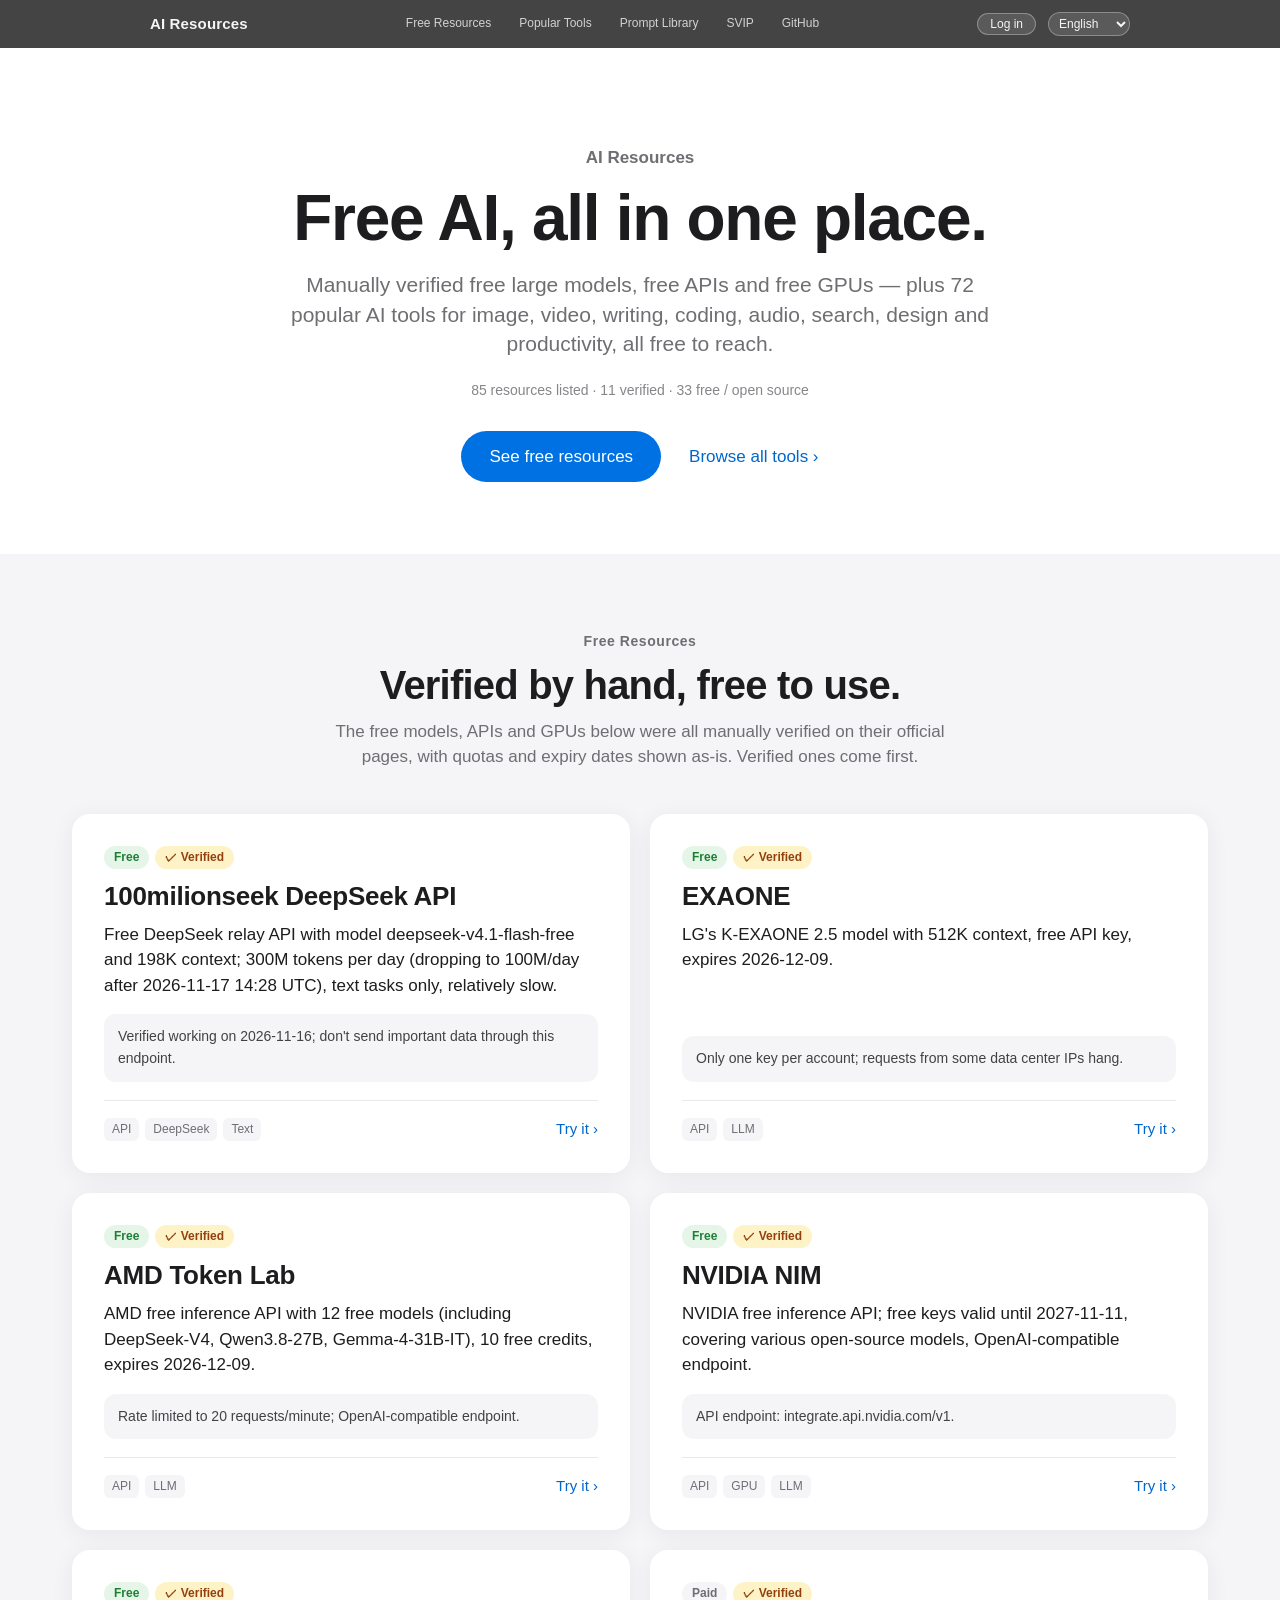
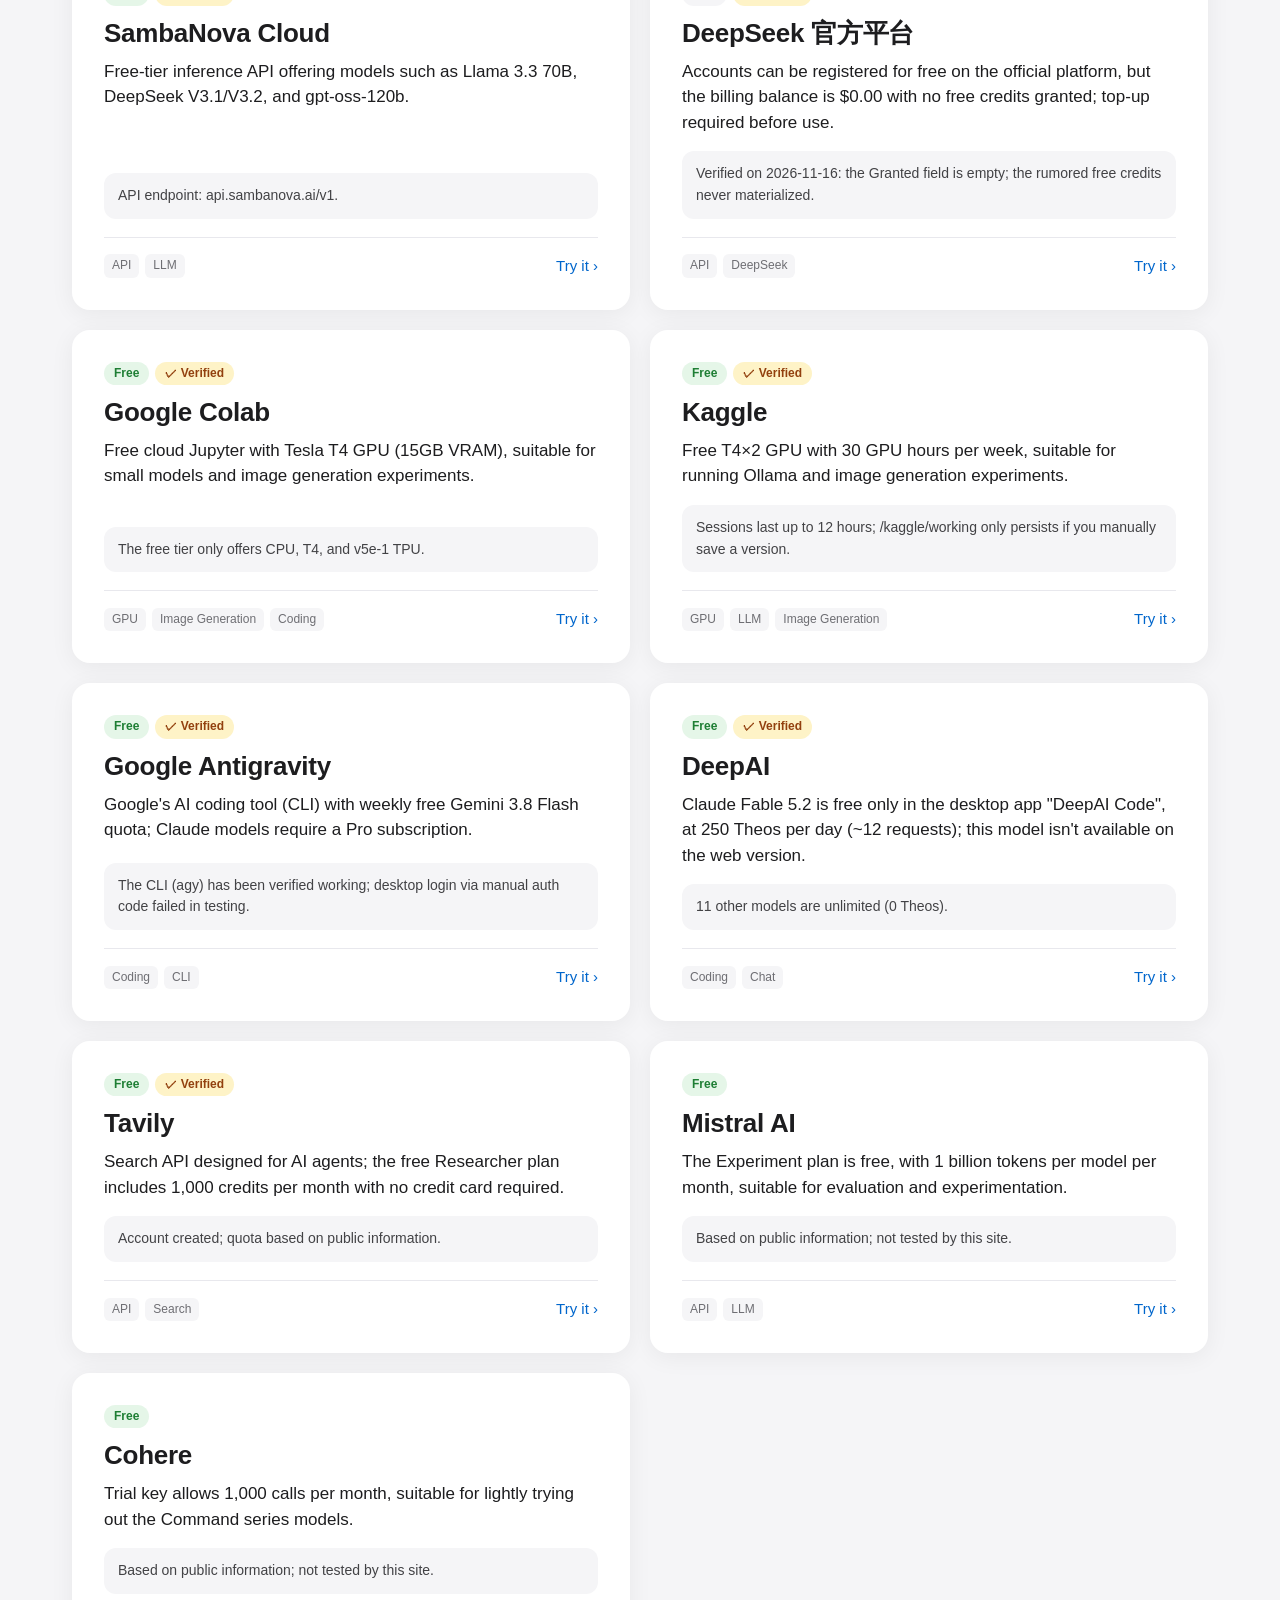
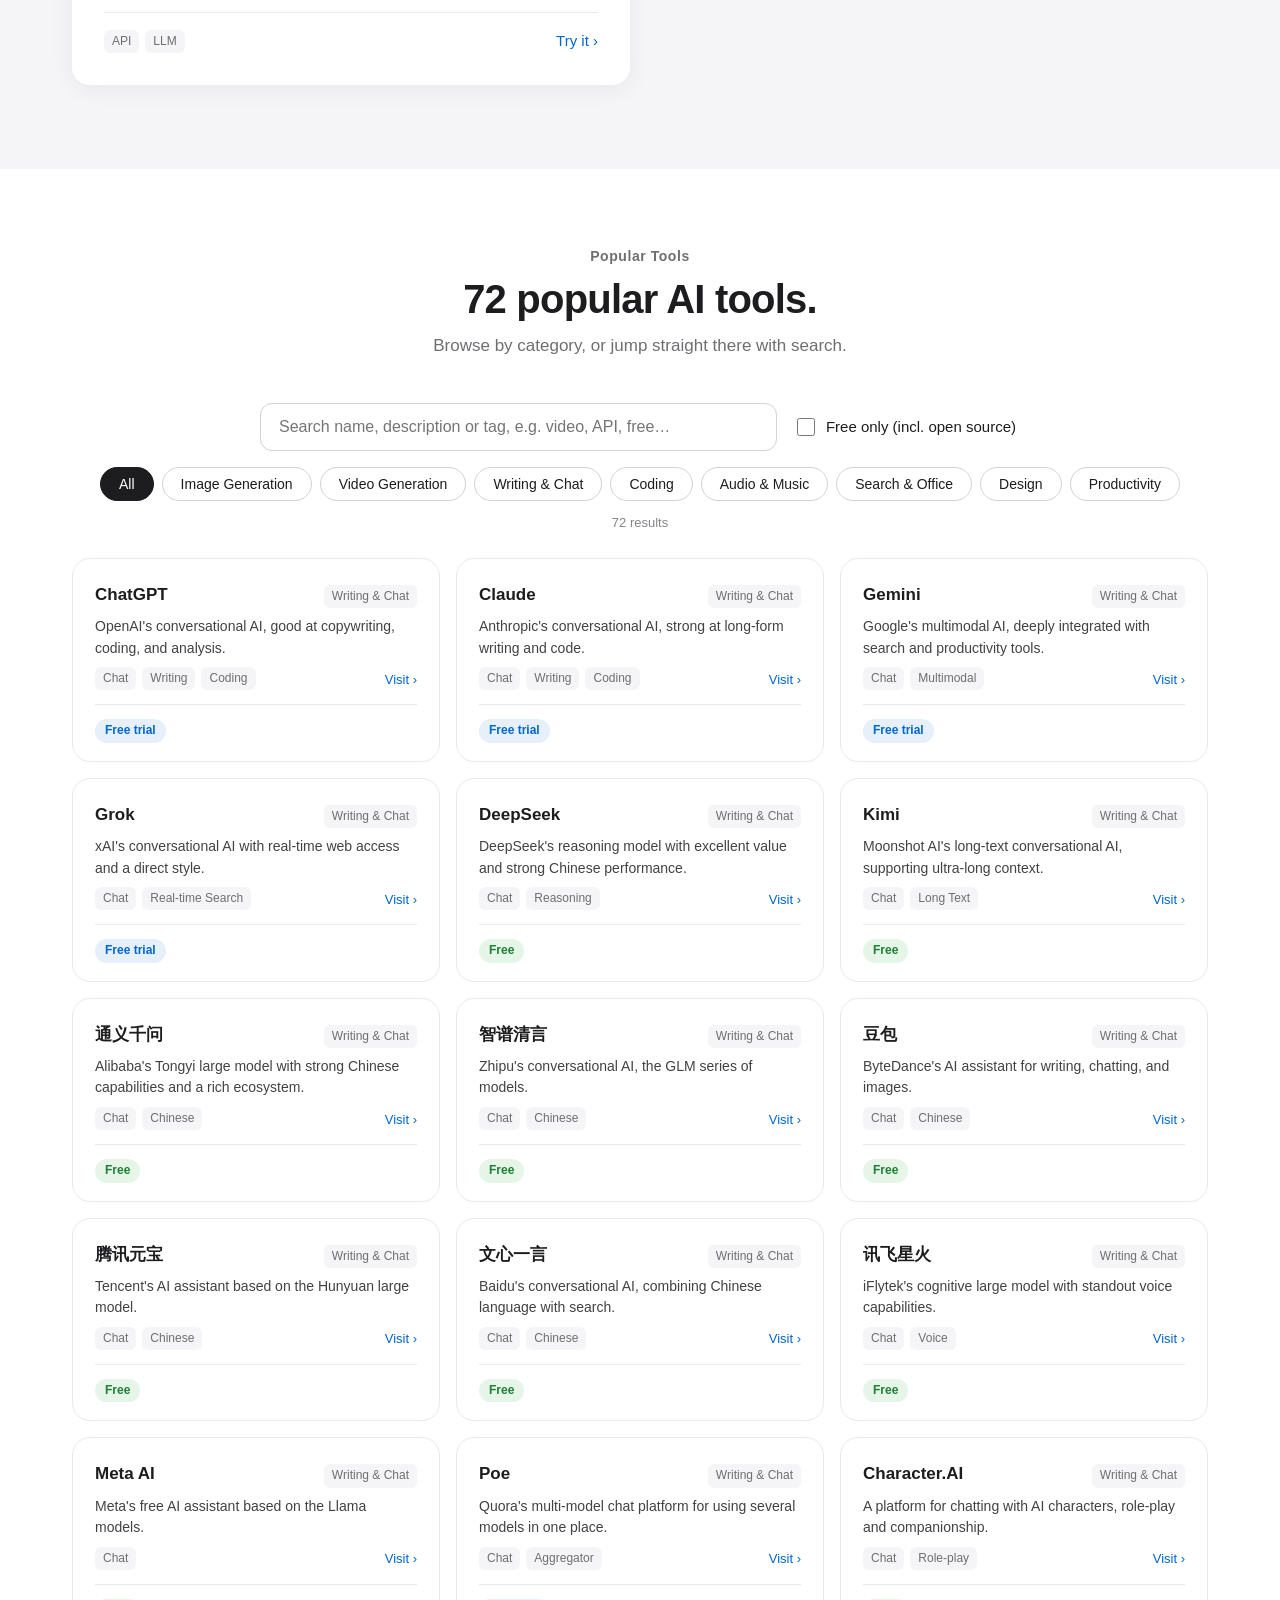
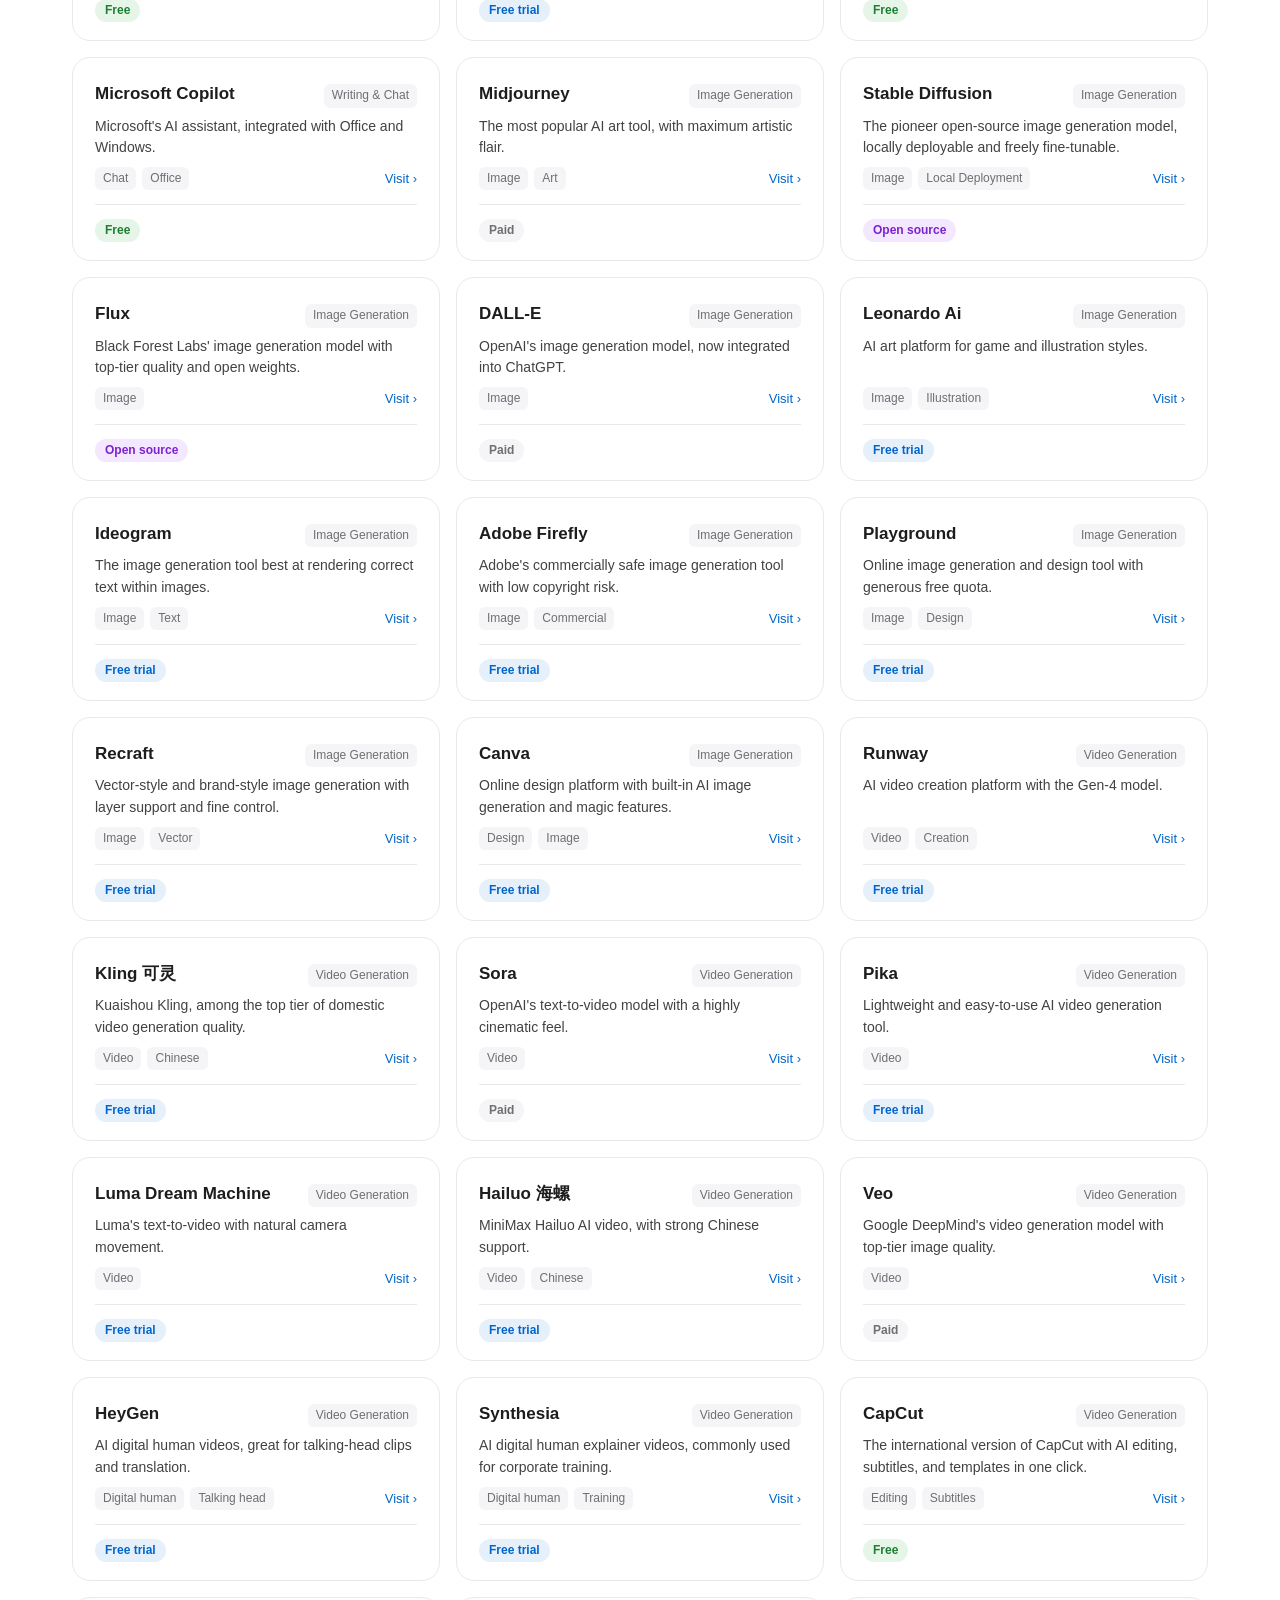
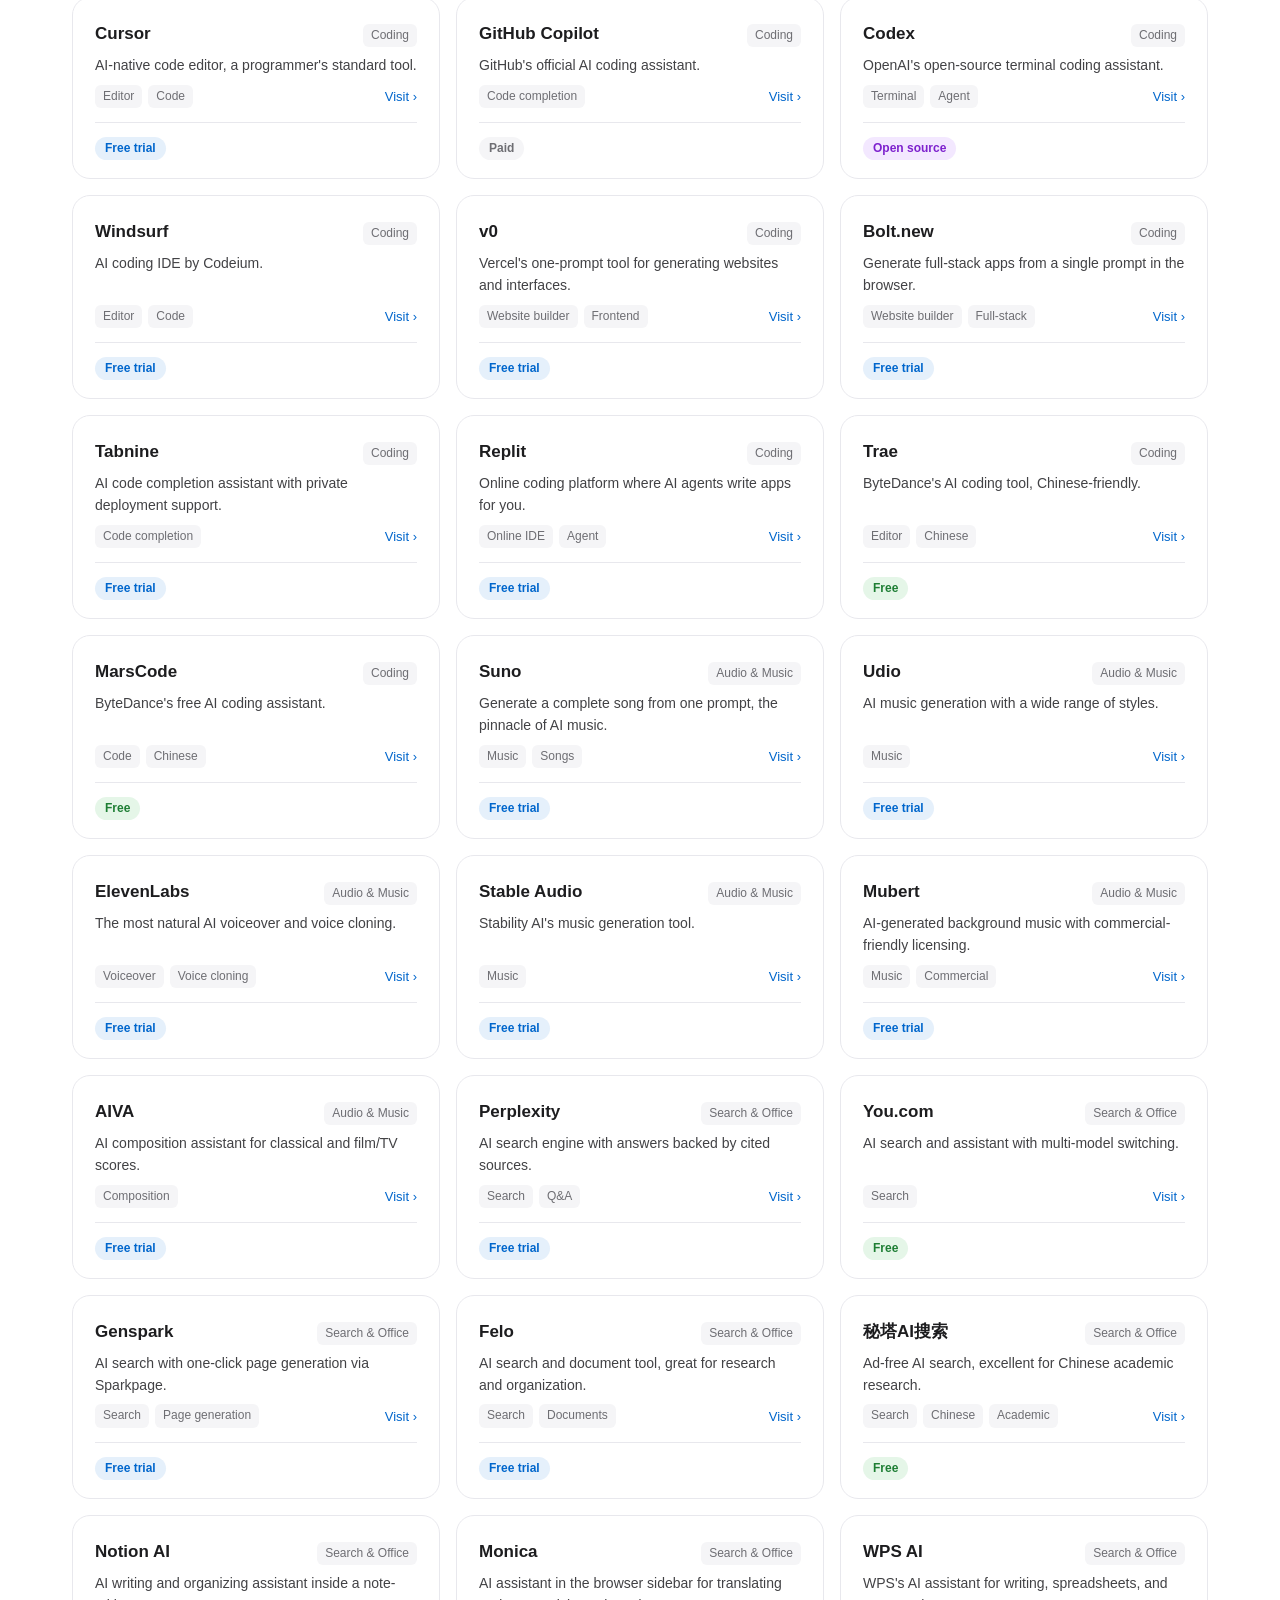
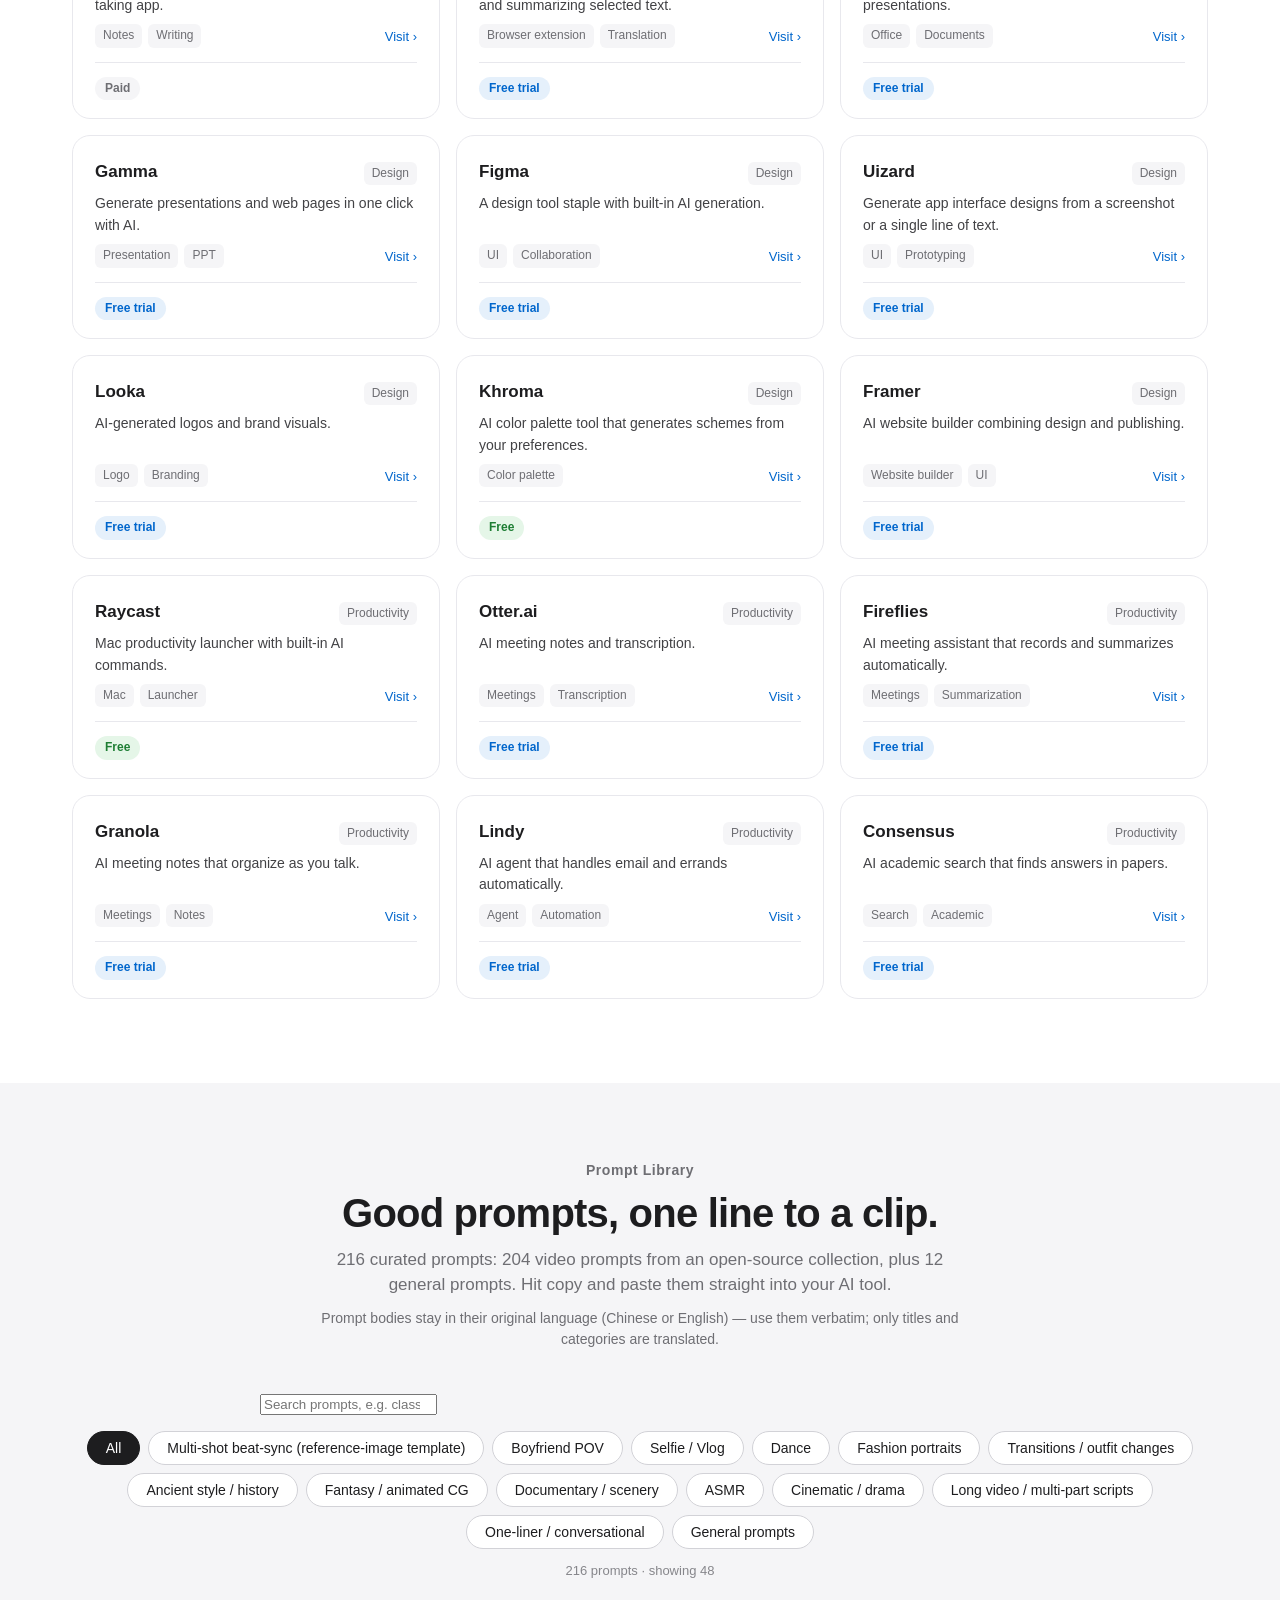
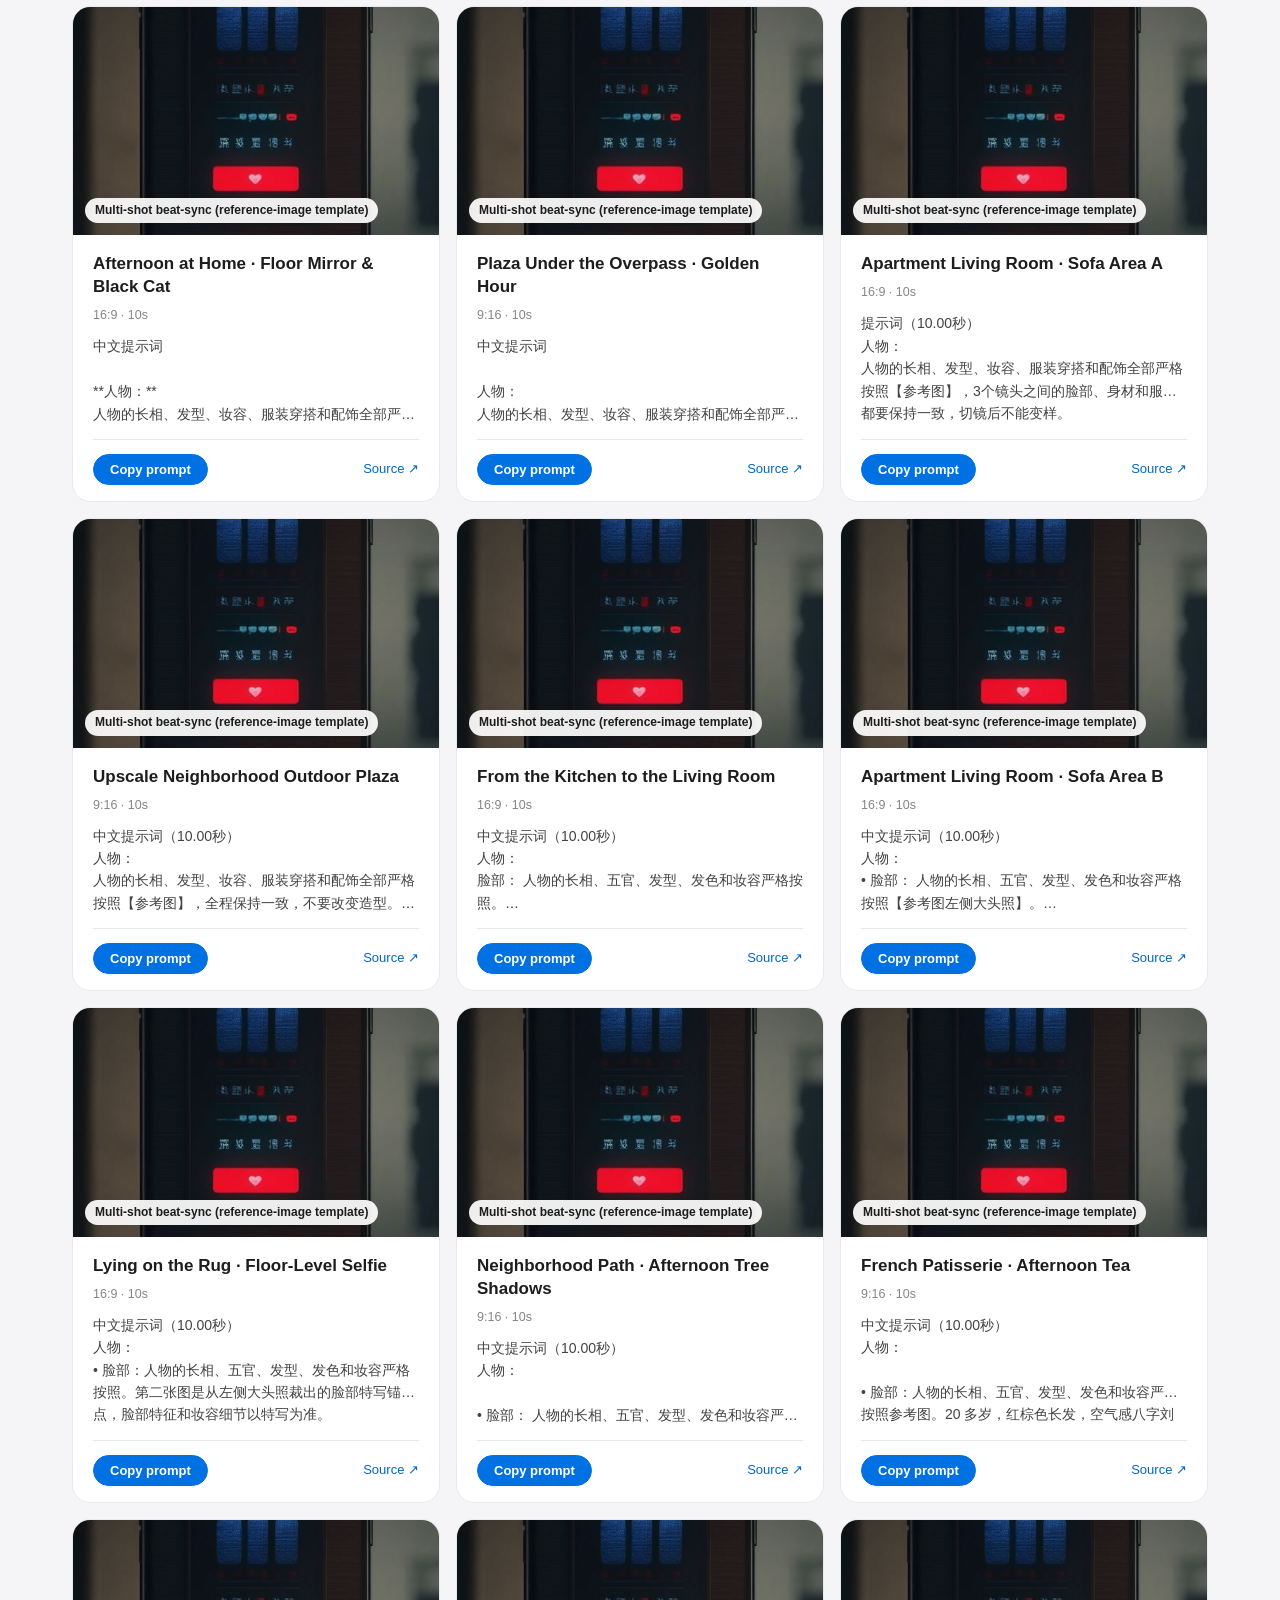
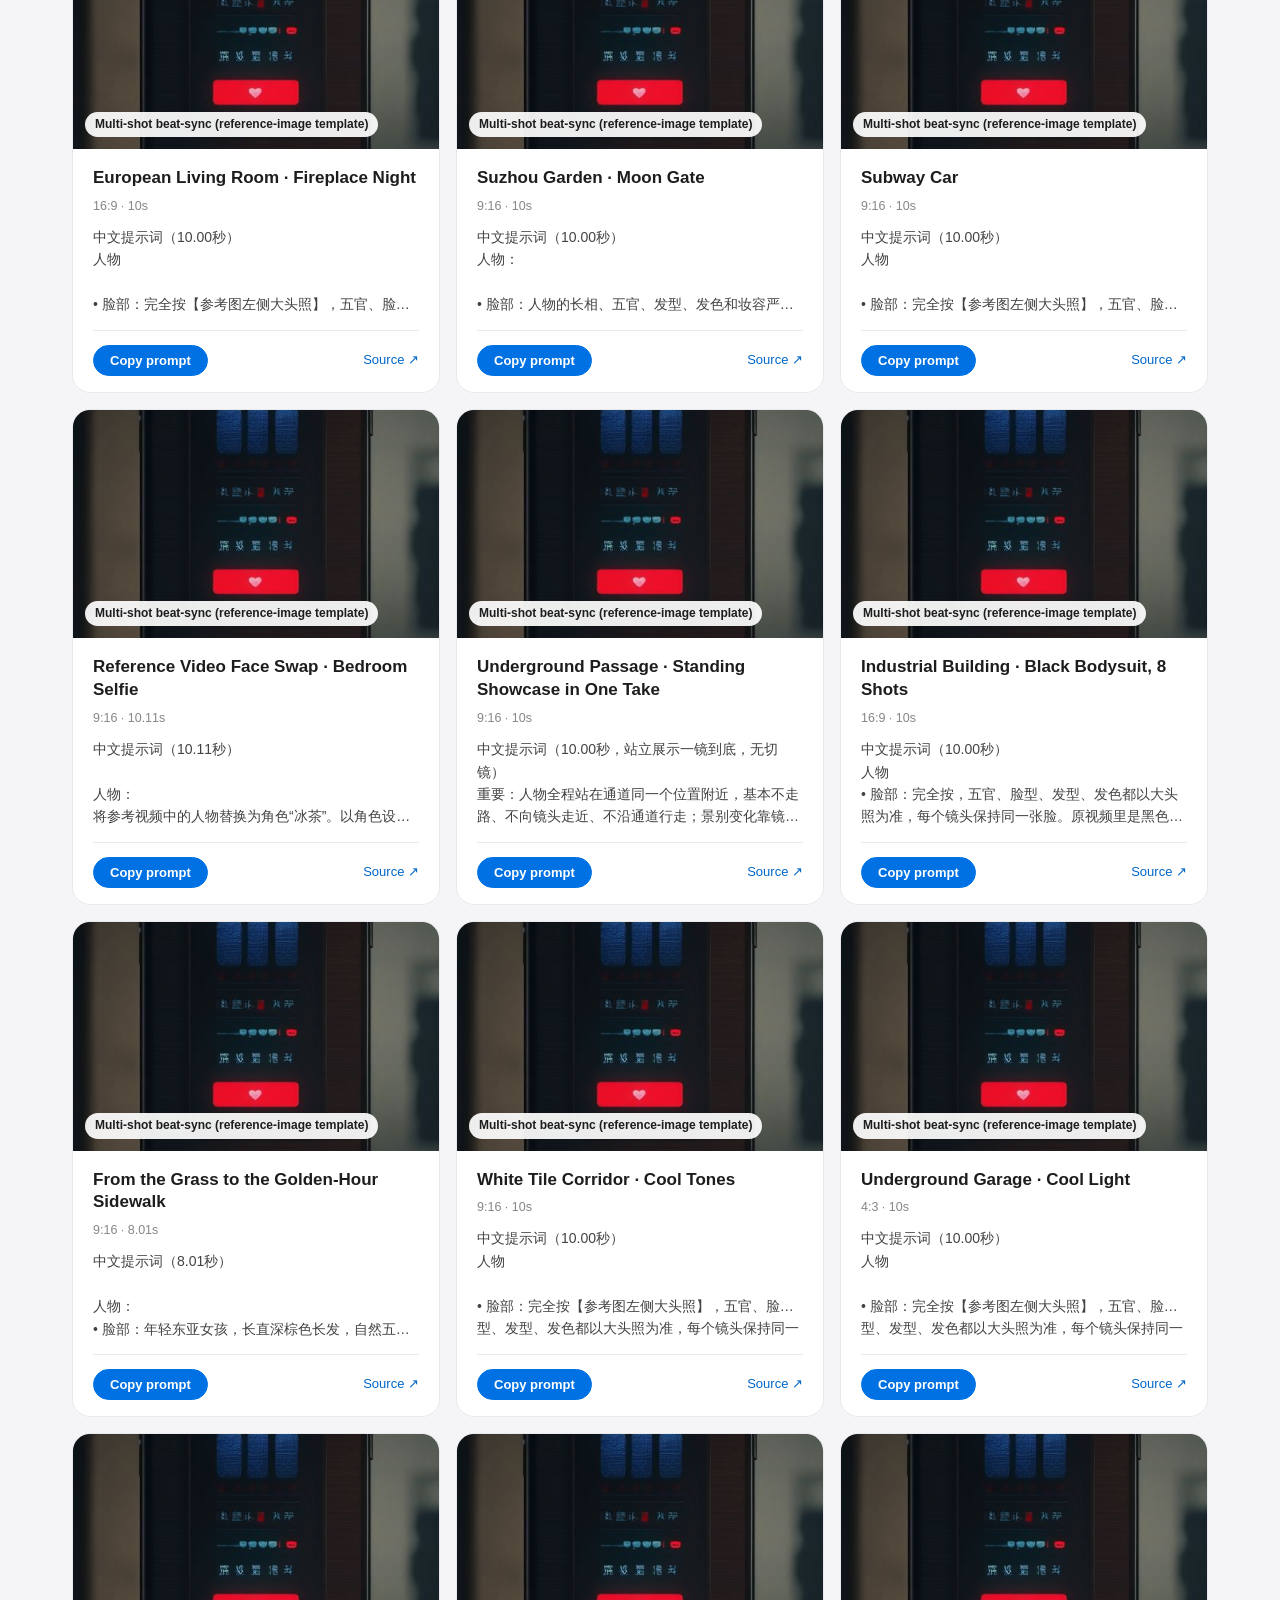
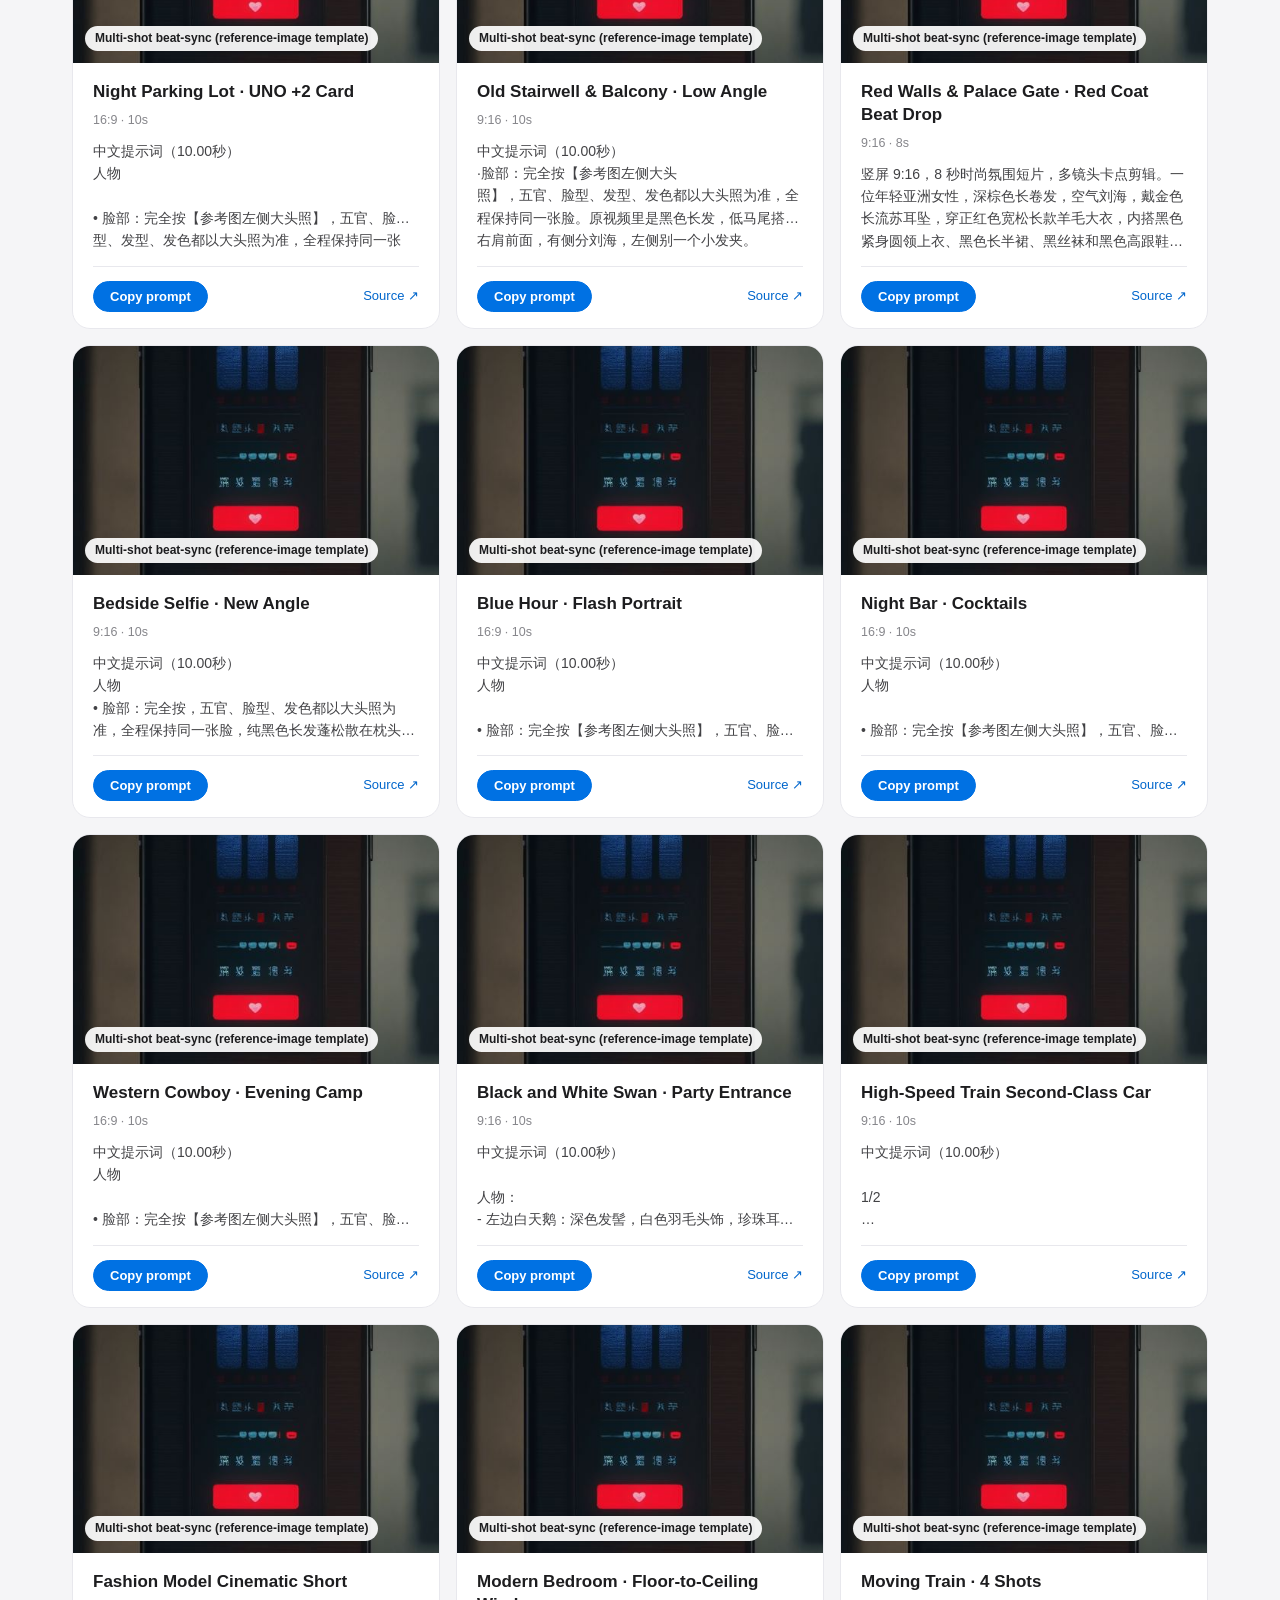
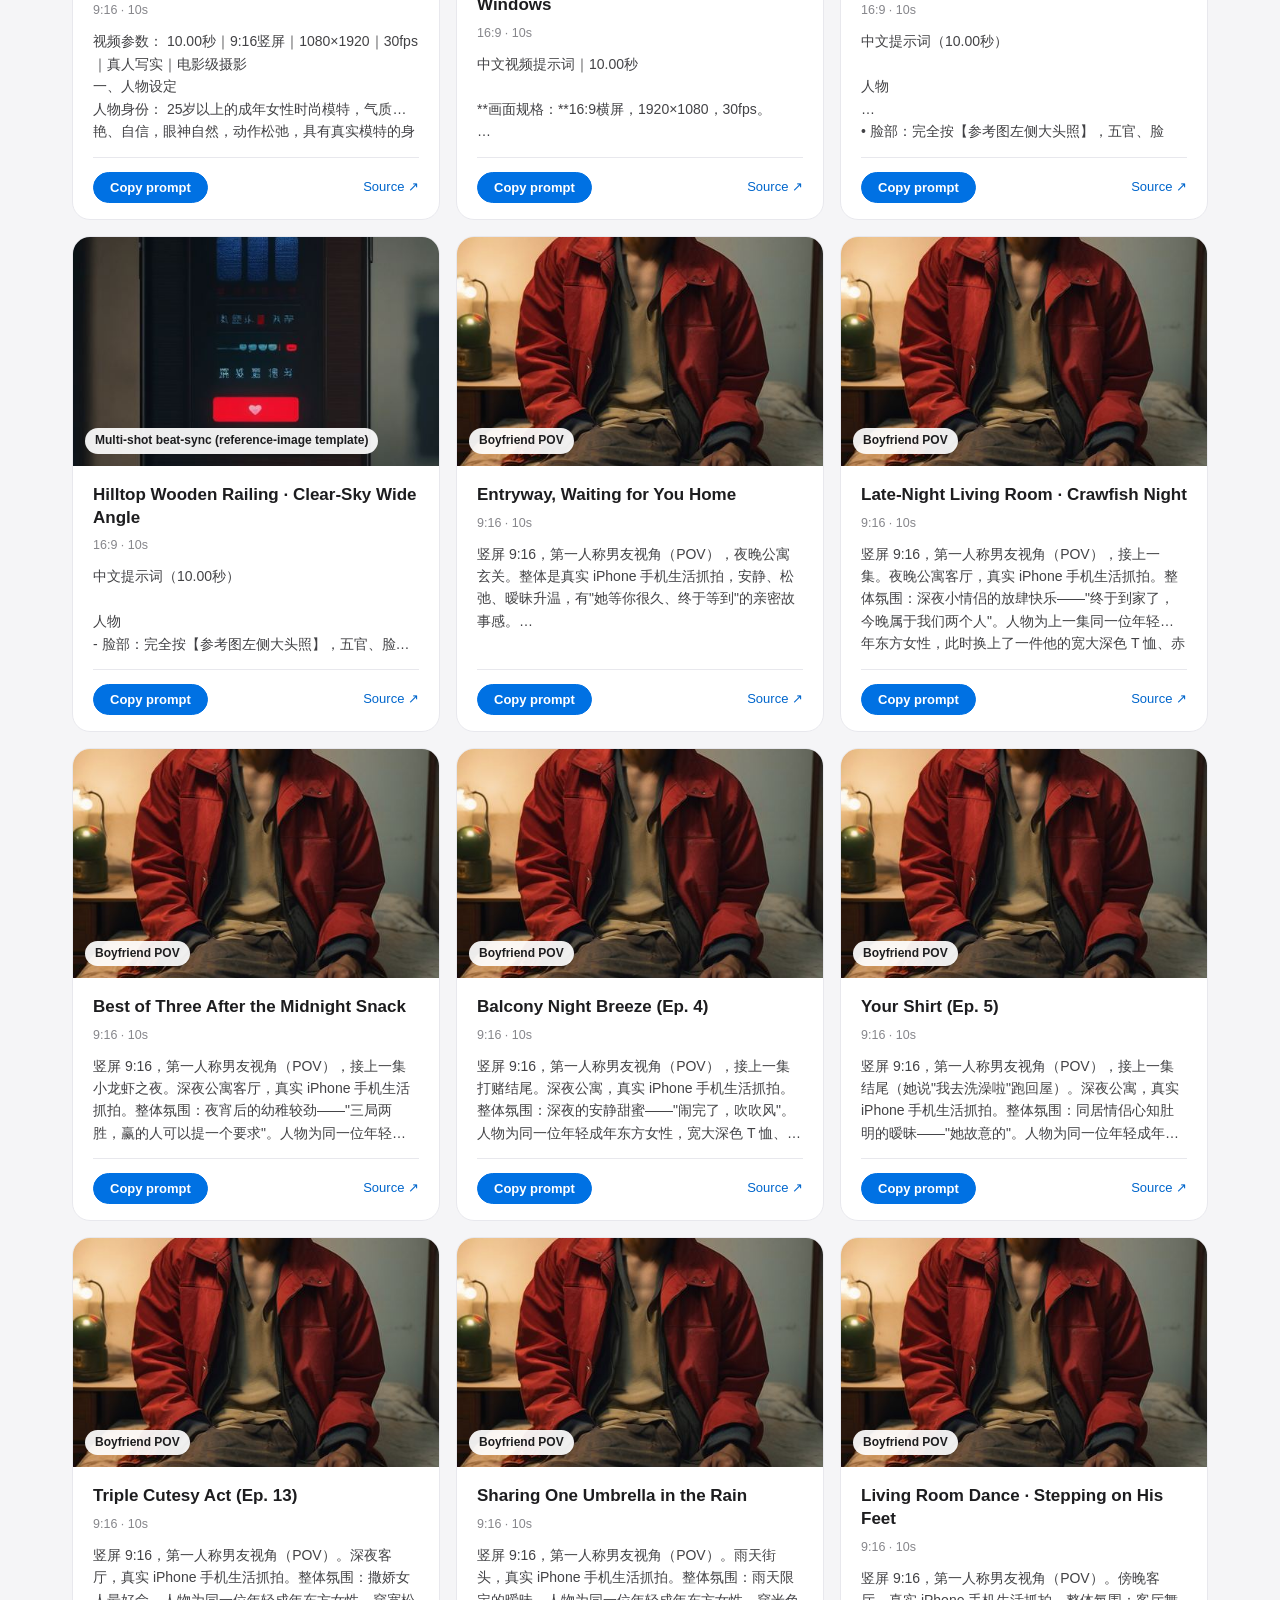
==== commit 3d06a45f: "Wire USDT payment frontend + responsive redesign - New pay.js: login/register modal, create-order (T" ====
--- a/index.html
+++ b/index.html
@@ -19,6 +19,9 @@
       <a href="#prompts" data-i18n="nav.prompts">提示词库</a>
       <a href="#pricing">SVIP</a>
       <a href="https://github.com/dannykocko/ai-nav-site" target="_blank" rel="noopener">GitHub</a>
+    </div>
+    <div class="nav-actions">
+      <button type="button" class="nav-auth" id="navAuth" data-i18n="pay.login">登录</button>
       <select id="langSelect" class="lang-select" aria-label="Language / 语言"></select>
     </div>
   </div>
@@ -89,8 +92,9 @@
     <div class="section-head">
       <p class="eyebrow" data-i18n="pricing.eyebrow">SVIP 会员</p>
       <h2 data-i18n="pricing.h2">价格简单，按需开通。</h2>
-      <p class="section-sub" data-i18n="pricing.sub">解锁 AI 与 Agent 搭建、使用、落地业务的最新最全教程课程，持续更新。四档可选，支付功能即将开通。</p>
-    </div>
+      <p class="section-sub" data-i18n="pricing.sub">解锁 AI 与 Agent 搭建、使用、落地业务的最新最全教程课程，持续更新。四档可选，支持 USDT 支付，到账自动开通。</p>
+    </div>
+    <div class="member-bar" id="memberBar"></div>
     <div class="pricing-grid">
       <article class="price-card">
         <h3 data-i18n="pricing.plan.month">一个月</h3>
@@ -102,7 +106,7 @@
           <li data-i18n="pricing.benefit3">落地业务实战课程</li>
           <li data-i18n="pricing.benefit4">持续更新</li>
         </ul>
-        <button type="button" class="btn-primary price-btn" data-i18n="pricing.btn">立即开通</button>
+        <button type="button" class="btn-primary price-btn" data-plan="month" data-i18n="pricing.btn">立即开通</button>
       </article>
       <article class="price-card">
         <h3 data-i18n="pricing.plan.quarter">三个月</h3>
@@ -114,7 +118,7 @@
           <li data-i18n="pricing.benefit3">落地业务实战课程</li>
           <li data-i18n="pricing.benefit4">持续更新</li>
         </ul>
-        <button type="button" class="btn-primary price-btn" data-i18n="pricing.btn">立即开通</button>
+        <button type="button" class="btn-primary price-btn" data-plan="quarter" data-i18n="pricing.btn">立即开通</button>
       </article>
       <article class="price-card">
         <h3 data-i18n="pricing.plan.half">半年</h3>
@@ -126,7 +130,7 @@
           <li data-i18n="pricing.benefit3">落地业务实战课程</li>
           <li data-i18n="pricing.benefit4">持续更新</li>
         </ul>
-        <button type="button" class="btn-primary price-btn" data-i18n="pricing.btn">立即开通</button>
+        <button type="button" class="btn-primary price-btn" data-plan="half" data-i18n="pricing.btn">立即开通</button>
       </article>
       <article class="price-card featured">
         <span class="best-badge" data-i18n="pricing.best">最划算</span>
@@ -139,7 +143,7 @@
           <li data-i18n="pricing.benefit3">落地业务实战课程</li>
           <li data-i18n="pricing.benefit4">持续更新</li>
         </ul>
-        <button type="button" class="btn-primary price-btn" data-i18n="pricing.btn">立即开通</button>
+        <button type="button" class="btn-primary price-btn" data-plan="year" data-i18n="pricing.btn">立即开通</button>
       </article>
     </div>
   </div>
@@ -281,7 +285,40 @@
   if (window.I18N) I18N.onChange(function () { buildChips(); render(); });
 })();
 </script>
-<div class="toast" id="toast" role="status" aria-live="polite" data-i18n="toast">支付功能即将开通</div>
+<div class="toast" id="toast" role="status" aria-live="polite" data-i18n="toast">已复制 ✓</div>
+
+<!-- SVIP 登录 / 注册弹窗 -->
+<div class="modal" id="authModal" hidden>
+  <div class="modal-backdrop" data-close-auth></div>
+  <div class="modal-card" role="dialog" aria-modal="true">
+    <button type="button" class="modal-x" data-close-auth aria-label="×">×</button>
+    <h3 data-i18n="pay.authTitle">登录 / 注册 SVIP</h3>
+    <p class="modal-sub" data-i18n="pay.authSub">登录后即可用 USDT 开通会员。</p>
+    <div class="auth-tabs">
+      <button type="button" class="auth-tab active" data-mode="login" data-i18n="pay.login">登录</button>
+      <button type="button" class="auth-tab" data-mode="register" data-i18n="pay.register">注册</button>
+    </div>
+    <form id="authForm">
+      <label><span data-i18n="pay.email">邮箱</span><input type="email" id="authEmail" required autocomplete="email" data-i18n-ph="pay.emailPh" placeholder="输入邮箱"></label>
+      <label><span data-i18n="pay.password">密码</span><input type="password" id="authPassword" required minlength="8" autocomplete="current-password" data-i18n-ph="pay.passwordPh" placeholder="至少 8 位"></label>
+      <p class="form-err" id="authErr" hidden></p>
+      <button type="submit" class="btn-primary auth-submit" id="authSubmit" data-i18n="pay.loginBtn">登录</button>
+    </form>
+    <p class="auth-switch"><span id="authSwitchText" data-i18n="pay.noAccount">还没有账号？</span> <button type="button" class="link-btn" id="authSwitch" data-i18n="pay.register">注册</button></p>
+  </div>
+</div>
+
+<!-- SVIP 付款弹窗 -->
+<div class="modal" id="orderModal" hidden>
+  <div class="modal-backdrop" data-close-order></div>
+  <div class="modal-card order-card" role="dialog" aria-modal="true">
+    <button type="button" class="modal-x" data-close-order aria-label="×">×</button>
+    <h3 data-i18n="pay.orderTitle">扫码付款</h3>
+    <div id="orderBody"></div>
+  </div>
+</div>
+
+<script src="pay.js"></script>
 
 <script>
 (function () {
@@ -408,18 +445,6 @@
   buildChips();
   render();
   if (window.I18N) I18N.onChange(function () { buildChips(); render(); });
-
-  // ---------- SVIP 定价：占位流程（支付后端另做，按钮只提示） ----------
-  var toast = document.getElementById('toast');
-  var toastTimer = null;
-  function showToast() {
-    toast.classList.add('show');
-    clearTimeout(toastTimer);
-    toastTimer = setTimeout(function () { toast.classList.remove('show'); }, 2600);
-  }
-  Array.prototype.forEach.call(document.querySelectorAll('.price-btn'), function (b) {
-    b.addEventListener('click', showToast);
-  });
 })();
 </script>
 </body>
--- a/styles.css
+++ b/styles.css
@@ -75,6 +75,7 @@
   transition: opacity 0.2s ease;
 }
 .nav-links a:hover { opacity: 1; }
+.nav-actions { display: flex; align-items: center; gap: 12px; }
 .lang-select {
   background: rgba(255, 255, 255, 0.12);
   color: #f5f5f7;
@@ -364,20 +365,50 @@
 }
 
 /* ---------- 移动端 ---------- */
-@media (max-width: 860px) {
+@media (max-width: 640px) {
   .showcase-grid { grid-template-columns: 1fr; }
 }
 @media (max-width: 640px) {
-  .hero { padding: 64px 22px 52px; }
+  .wrap { padding: 0 16px; }
+  /* 导航：两行——第一行 logo + 登录/语言（始终可见），第二行链接横向滚动不换行 */
+  .nav-inner {
+    height: auto;
+    min-height: 48px;
+    flex-wrap: wrap;
+    padding: 8px 16px;
+    row-gap: 2px;
+  }
+  .nav-actions { order: 2; margin-left: auto; gap: 10px; }
+  .nav-links {
+    order: 3;
+    flex-basis: 100%;
+    flex-wrap: nowrap;
+    overflow-x: auto;
+    gap: 4px 20px;
+    padding-bottom: 4px;
+    scrollbar-width: none;
+  }
+  .nav-links::-webkit-scrollbar { display: none; }
+  .nav-links a { padding: 8px 2px; font-size: 13px; }
+  .lang-select { padding: 8px 10px; font-size: 13px; min-height: 36px; }
+  .hero { padding: 56px 16px 48px; }
+  .hero h1 { font-size: clamp(32px, 8.5vw, 40px); }
   .hero-sub { font-size: 17px; }
+  .hero-cta { gap: 16px; }
+  .btn-primary { padding: 13px 26px; }
   .showcase, .tools { padding: 56px 0 64px; }
   .sc-card { padding: 24px; }
   .sc-name { font-size: 22px; }
   .sc-desc { font-size: 16px; }
+  .sc-bottom, .card-bottom { flex-wrap: wrap; }
   .grid { grid-template-columns: 1fr; }
-  .toolbar { flex-direction: column; align-items: stretch; }
+  .card { padding: 20px; }
+  .toolbar { flex-direction: column; align-items: stretch; gap: 10px; }
   #search { min-width: 0; }
-  .nav-links { gap: 18px; }
+  .chip { padding: 10px 16px; min-height: 44px; }
+  .copy-btn { padding: 10px 18px; min-height: 40px; }
+  .toast { max-width: calc(100vw - 32px); white-space: normal; text-align: center; }
+  .site-footer { padding: 28px 0 40px; }
 }
 
 /* ---------- 减少动态 ---------- */
@@ -582,7 +613,209 @@
   .prompt-grid { grid-template-columns: 1fr; }
   .pricing-grid { grid-template-columns: 1fr; }
   .price { font-size: 48px; }
+  .price-card { padding: 28px 22px; }
+  .price-btn { min-height: 48px; }
+  .member-bar { flex-direction: column; align-items: stretch; gap: 10px; text-align: center; }
 }
 @media (max-width: 560px) {
   .nav-links a[href^="https://github"] { display: none; }
 }
+
+/* ---------- 导航登录按钮 ---------- */
+.nav-auth {
+  background: rgba(255, 255, 255, 0.12);
+  color: #f5f5f7;
+  border: 1px solid rgba(255, 255, 255, 0.3);
+  border-radius: 999px;
+  padding: 3px 12px;
+  font-size: 12px;
+  font-family: inherit;
+  cursor: pointer;
+  white-space: nowrap;
+  max-width: 160px;
+  overflow: hidden;
+  text-overflow: ellipsis;
+}
+.nav-auth:hover { background: rgba(255, 255, 255, 0.22); }
+.nav-auth.logged { max-width: 200px; }
+
+/* ---------- 会员状态条（SVIP 区） ---------- */
+.member-bar {
+  display: flex;
+  align-items: center;
+  justify-content: center;
+  gap: 14px;
+  flex-wrap: wrap;
+  max-width: 760px;
+  margin: 0 auto 26px;
+  padding: 12px 18px;
+  background: var(--bg-gray);
+  border: 1px solid var(--card-border);
+  border-radius: 14px;
+  font-size: 15px;
+  color: var(--body);
+}
+.mb-text { overflow-wrap: anywhere; }
+.mb-btn { padding: 8px 20px; font-size: 14px; min-height: 40px; }
+
+/* ---------- 弹窗（登录 / 付款） ---------- */
+.modal {
+  position: fixed;
+  inset: 0;
+  z-index: 300;
+  display: flex;
+  align-items: center;
+  justify-content: center;
+  padding: 20px;
+}
+.modal[hidden] { display: none; }
+.modal-backdrop { position: absolute; inset: 0; background: rgba(0, 0, 0, 0.5); }
+.modal-card {
+  position: relative;
+  background: #fff;
+  border-radius: 20px;
+  padding: 28px;
+  width: 100%;
+  max-width: 420px;
+  max-height: calc(100vh - 40px);
+  max-height: calc(100dvh - 40px);
+  overflow-y: auto;
+  box-shadow: 0 20px 60px rgba(0, 0, 0, 0.25);
+  text-align: left;
+}
+.modal-card h3 { margin: 0 0 8px; font-size: 22px; font-weight: 600; letter-spacing: -0.01em; }
+.modal-sub { margin: 0 0 18px; color: var(--muted); font-size: 15px; line-height: 1.5; }
+.modal-x {
+  position: absolute;
+  top: 10px;
+  right: 10px;
+  width: 44px;
+  height: 44px;
+  border: none;
+  background: transparent;
+  font-size: 24px;
+  line-height: 1;
+  color: var(--muted);
+  cursor: pointer;
+  border-radius: 50%;
+}
+.modal-x:hover { background: var(--bg-gray); color: var(--text); }
+
+.auth-tabs { display: flex; gap: 8px; margin-bottom: 18px; }
+.auth-tab {
+  flex: 1;
+  min-height: 44px;
+  padding: 10px;
+  border: 1px solid var(--border);
+  background: #fff;
+  color: var(--text);
+  border-radius: 999px;
+  font-size: 15px;
+  font-family: inherit;
+  cursor: pointer;
+}
+.auth-tab.active { background: var(--text); border-color: var(--text); color: #fff; }
+#authForm label { display: block; margin-bottom: 14px; font-size: 14px; font-weight: 600; color: var(--text); }
+#authForm input {
+  display: block;
+  width: 100%;
+  height: 48px;
+  margin-top: 6px;
+  padding: 0 14px;
+  font-size: 16px;
+  font-family: inherit;
+  border: 1px solid var(--border);
+  border-radius: 12px;
+  outline: none;
+}
+#authForm input:focus { border-color: var(--blue); box-shadow: 0 0 0 4px rgba(0, 113, 227, 0.15); }
+.form-err { color: #c00; font-size: 14px; line-height: 1.5; margin: 0 0 12px; }
+.auth-submit { width: 100%; min-height: 48px; }
+.auth-submit:disabled { opacity: 0.6; }
+.auth-switch { text-align: center; font-size: 14px; color: var(--muted); margin: 14px 0 0; }
+.link-btn {
+  background: none;
+  border: none;
+  color: var(--link);
+  font-size: 14px;
+  font-family: inherit;
+  cursor: pointer;
+  padding: 4px 8px;
+}
+.link-btn:hover { text-decoration: underline; }
+
+/* 付款弹窗内容 */
+.order-card { max-width: 460px; }
+.order-plan { margin: 0 0 4px; font-size: 17px; font-weight: 600; }
+.order-no { margin: 0 0 16px; font-size: 12.5px; color: var(--faint); }
+.order-no code { background: var(--bg-gray); border-radius: 4px; padding: 1px 6px; }
+.order-field { display: block; margin-bottom: 16px; font-size: 14px; font-weight: 600; }
+.order-select {
+  display: block;
+  width: 100%;
+  height: 48px;
+  margin-top: 6px;
+  padding: 0 12px;
+  font-size: 16px;
+  font-family: inherit;
+  border: 1px solid var(--border);
+  border-radius: 12px;
+  background: #fff;
+  outline: none;
+}
+.order-qr-wrap { text-align: center; margin-bottom: 16px; }
+.order-qr { width: 240px; height: 240px; max-width: 100%; border-radius: 12px; border: 1px solid var(--card-border); }
+.order-row {
+  display: flex;
+  align-items: center;
+  gap: 8px;
+  margin-bottom: 10px;
+  font-size: 14px;
+}
+.order-label { flex: none; color: var(--muted); }
+.order-addr {
+  flex: 1;
+  min-width: 0;
+  overflow-wrap: anywhere;
+  font-size: 13px;
+  background: var(--bg-gray);
+  border-radius: 8px;
+  padding: 8px 10px;
+}
+.order-amount { flex: 1; font-size: 22px; letter-spacing: -0.01em; }
+.mini-btn {
+  flex: none;
+  border: 1px solid var(--border);
+  background: #fff;
+  color: var(--text);
+  border-radius: 999px;
+  padding: 8px 14px;
+  font-size: 13px;
+  font-family: inherit;
+  cursor: pointer;
+  min-height: 36px;
+}
+.mini-btn:hover { border-color: var(--text); }
+.order-cny { margin: 4px 0 12px; font-size: 14px; color: var(--muted); }
+.order-fee { margin: 0 0 12px; font-size: 13px; color: var(--gold); }
+.order-warn {
+  background: var(--gold-bg);
+  border-radius: 12px;
+  padding: 12px 14px;
+  margin-bottom: 16px;
+  font-size: 13.5px;
+  line-height: 1.6;
+  color: var(--body);
+}
+.order-warn p { margin: 4px 0 0; }
+.order-status { margin: 0 0 16px; font-size: 15px; text-align: center; }
+.order-status.ok { color: var(--green); font-weight: 600; }
+.order-status.bad { color: #c00; font-weight: 600; }
+.order-wide { width: 100%; min-height: 48px; }
+
+@media (max-width: 640px) {
+  .modal { padding: 12px; }
+  .modal-card { padding: 24px 20px; }
+  .nav-auth { padding: 8px 12px; font-size: 13px; min-height: 36px; }
+  .order-qr { width: 220px; height: 220px; }
+}
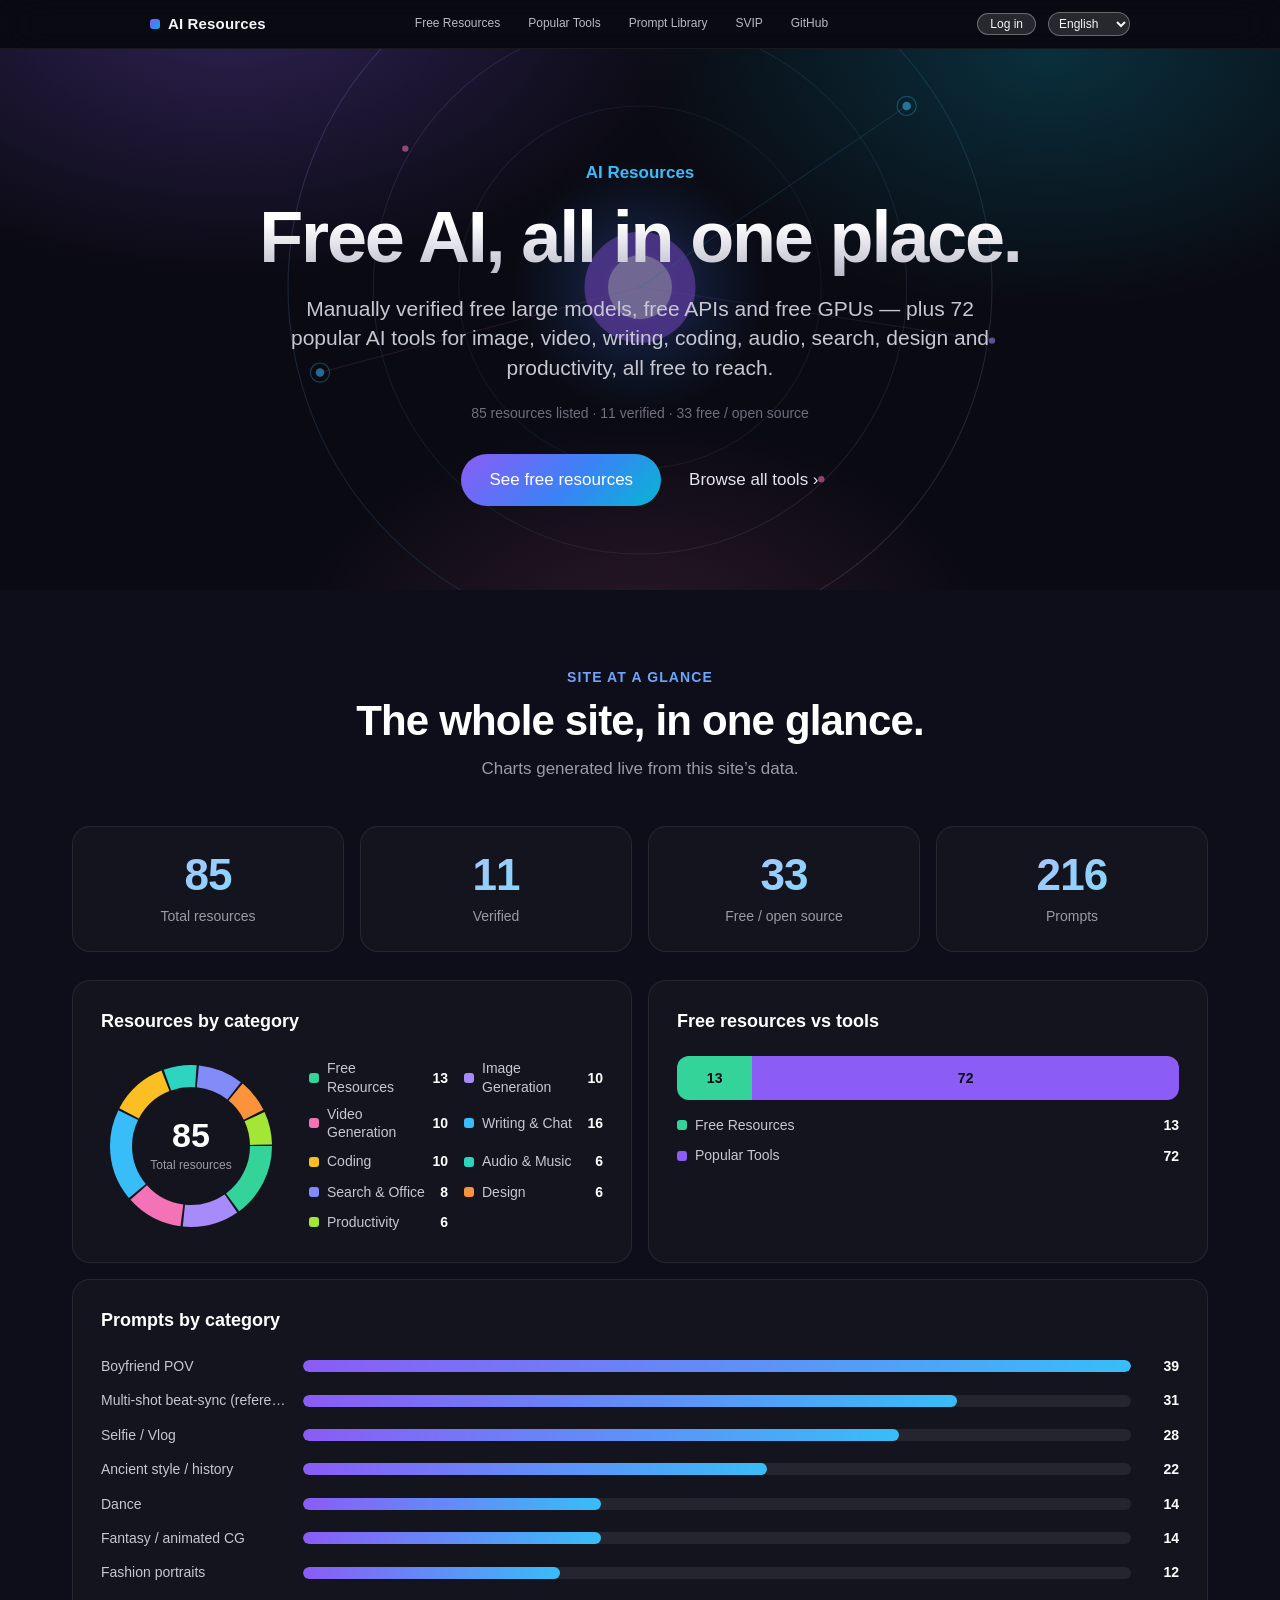
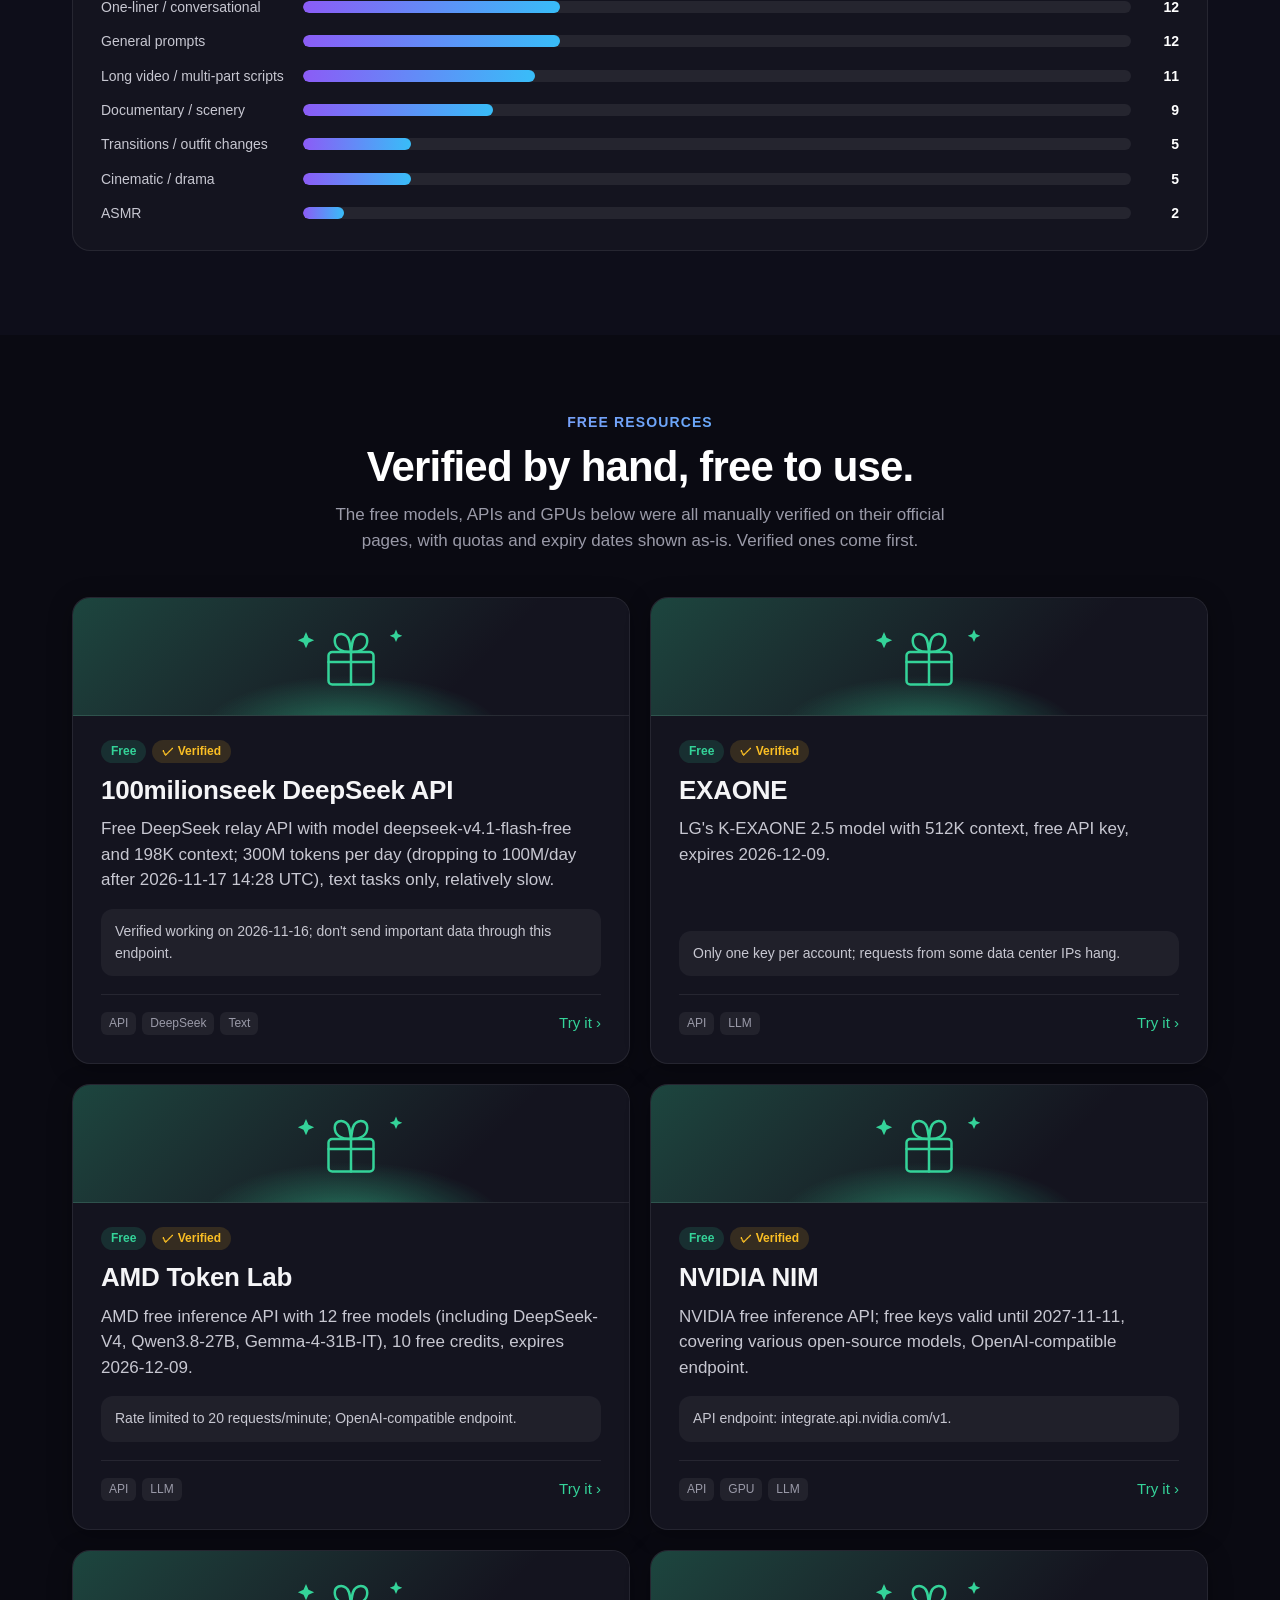
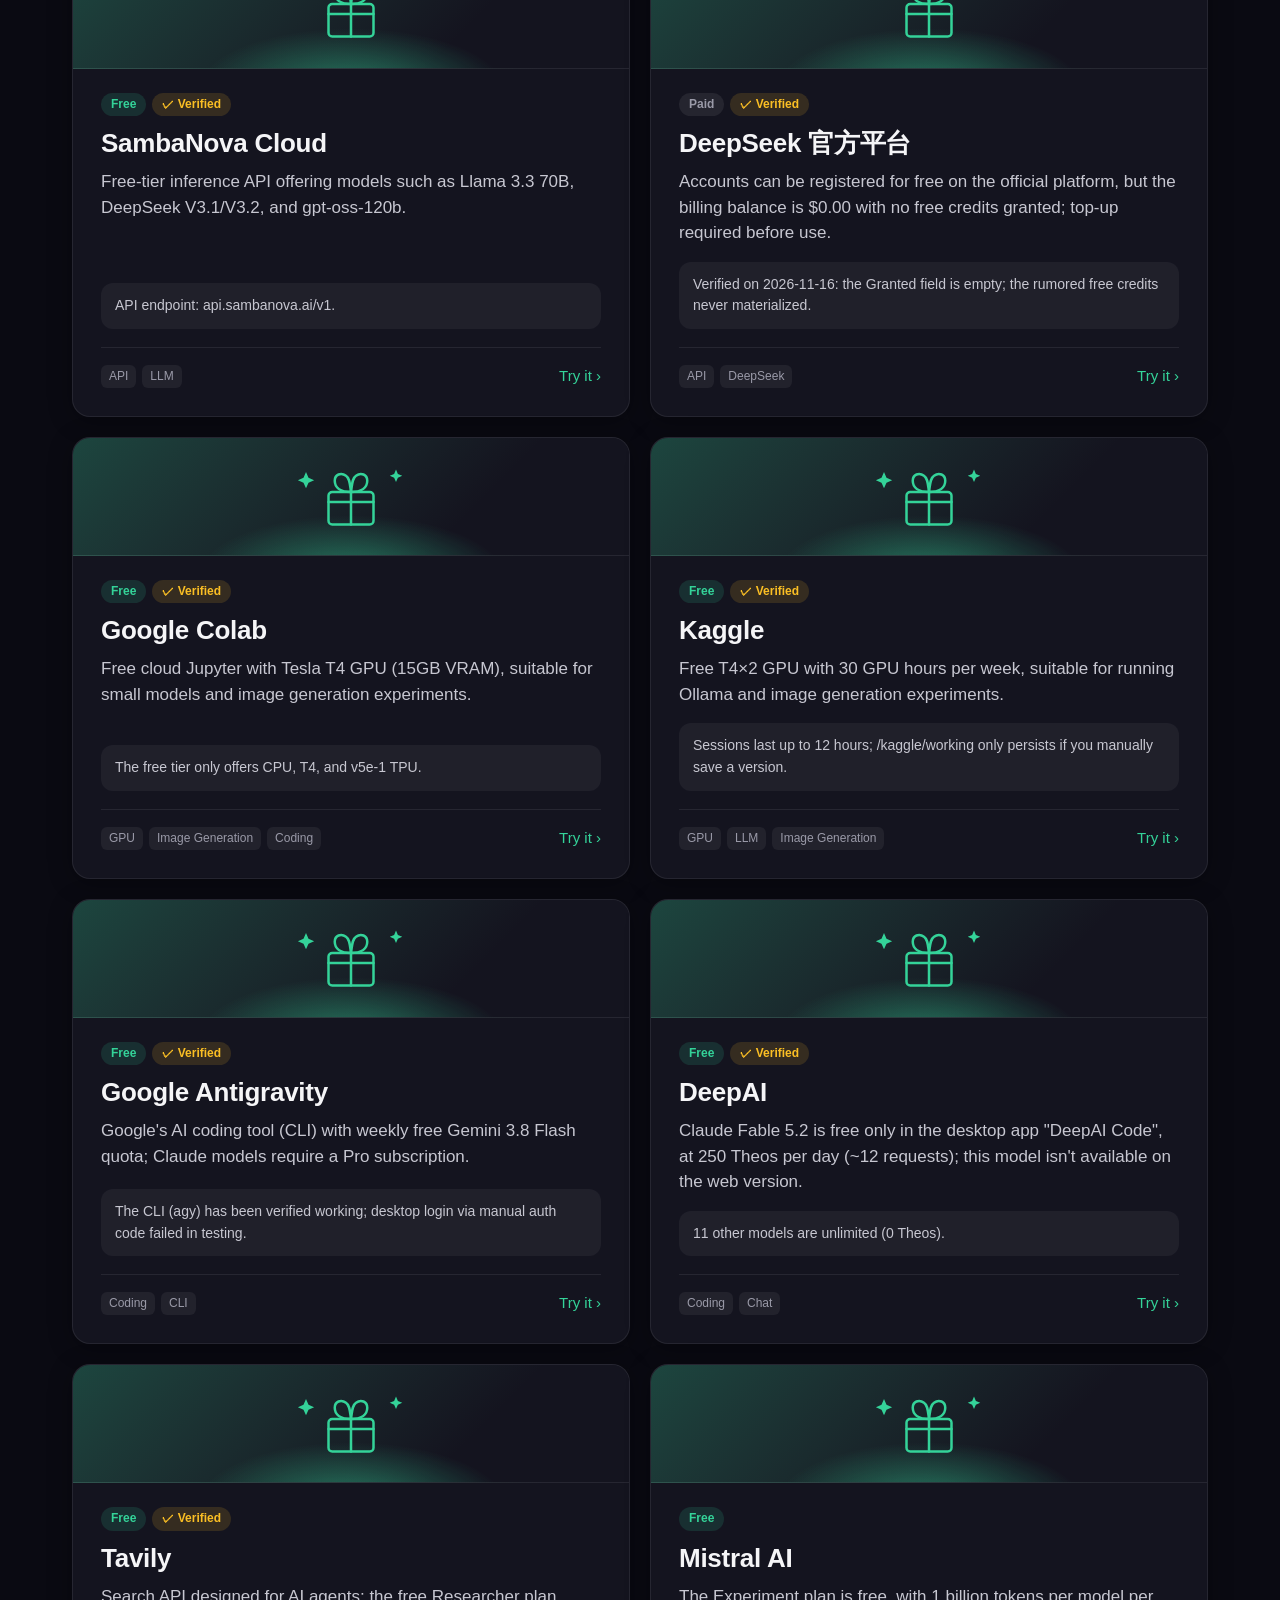
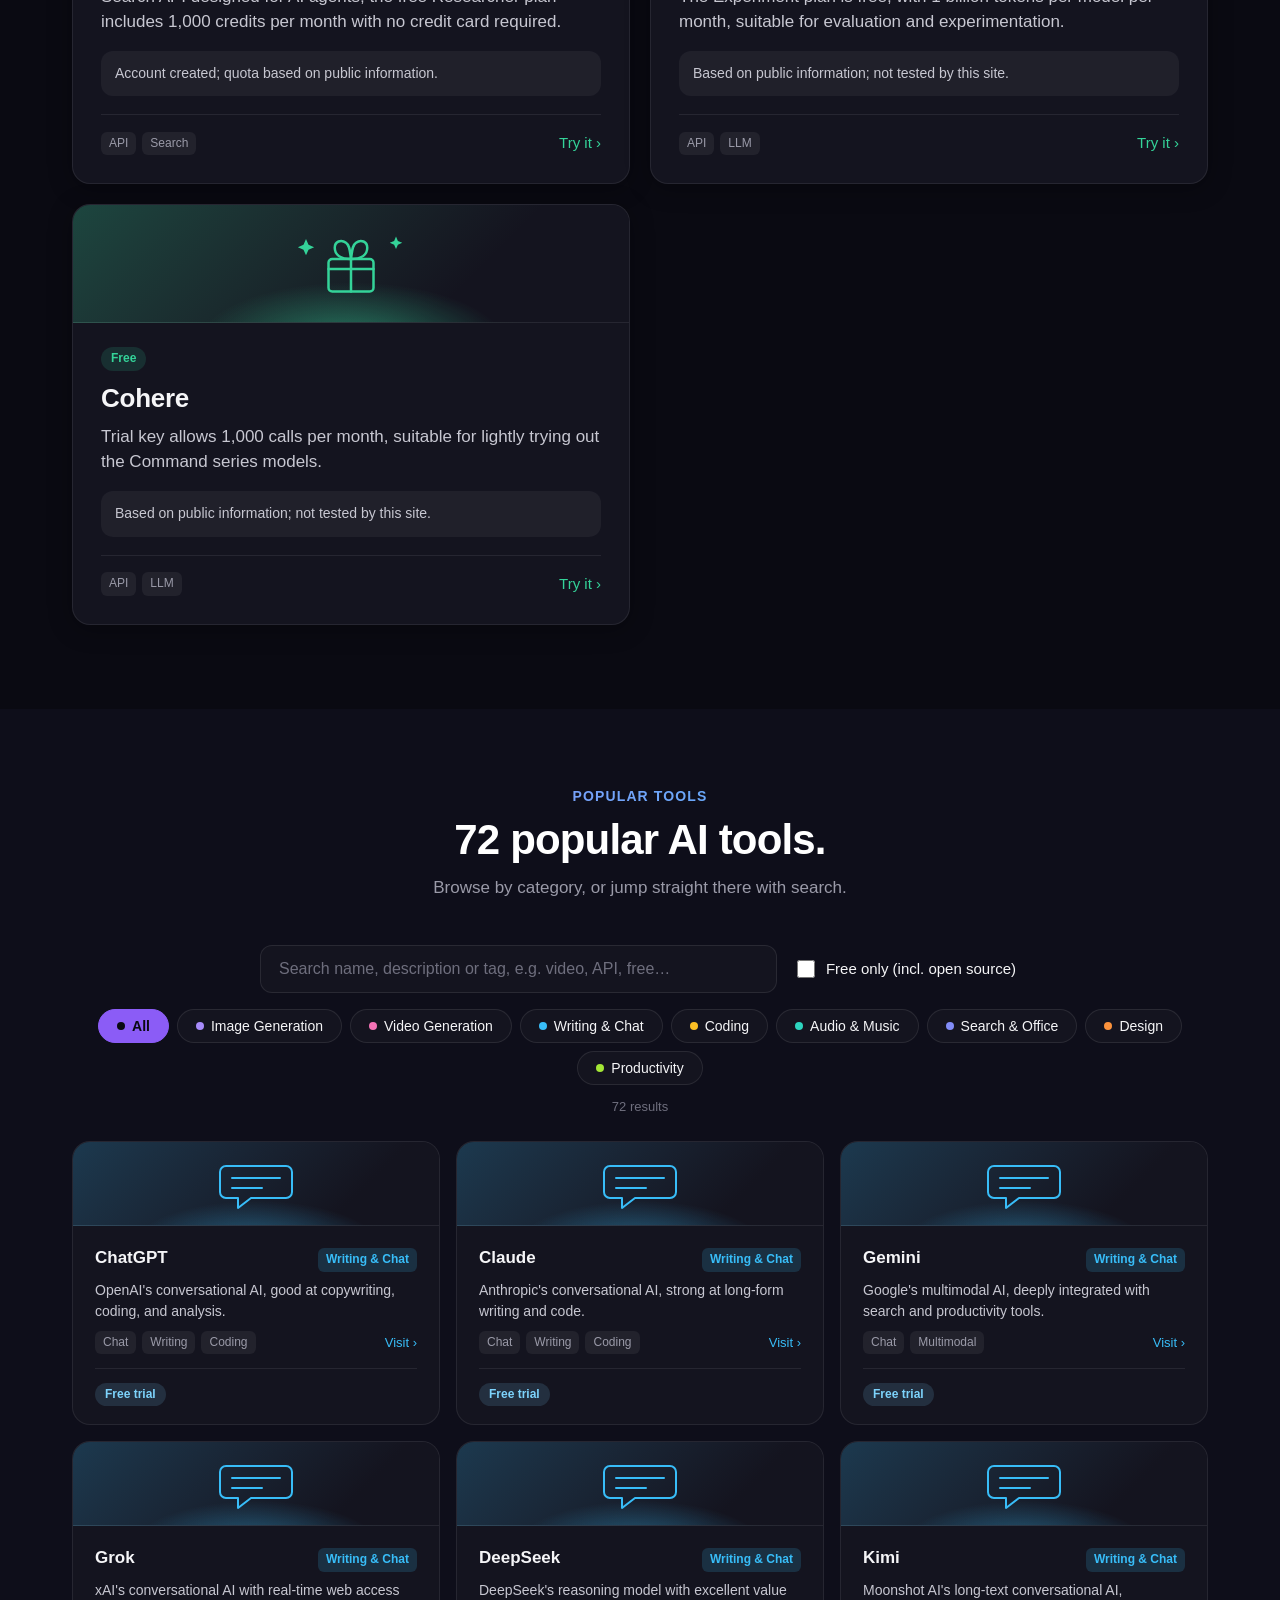
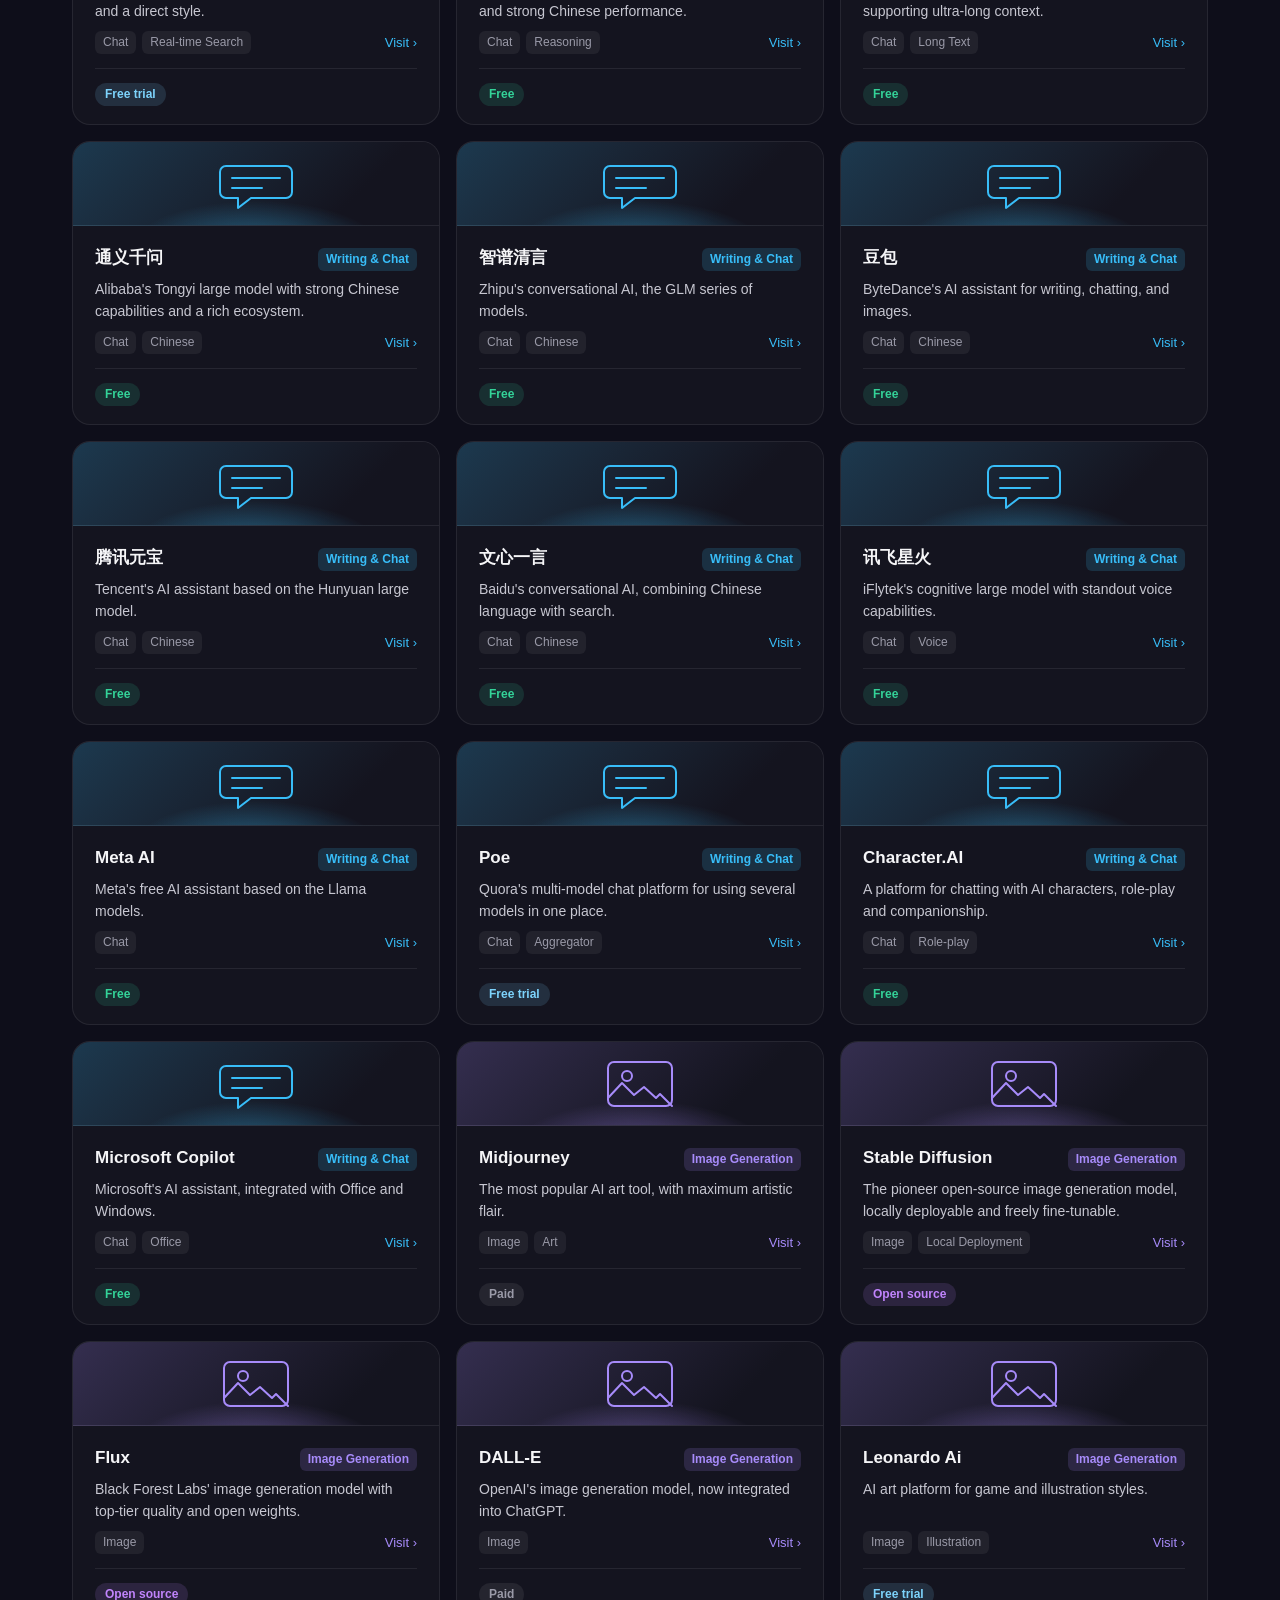
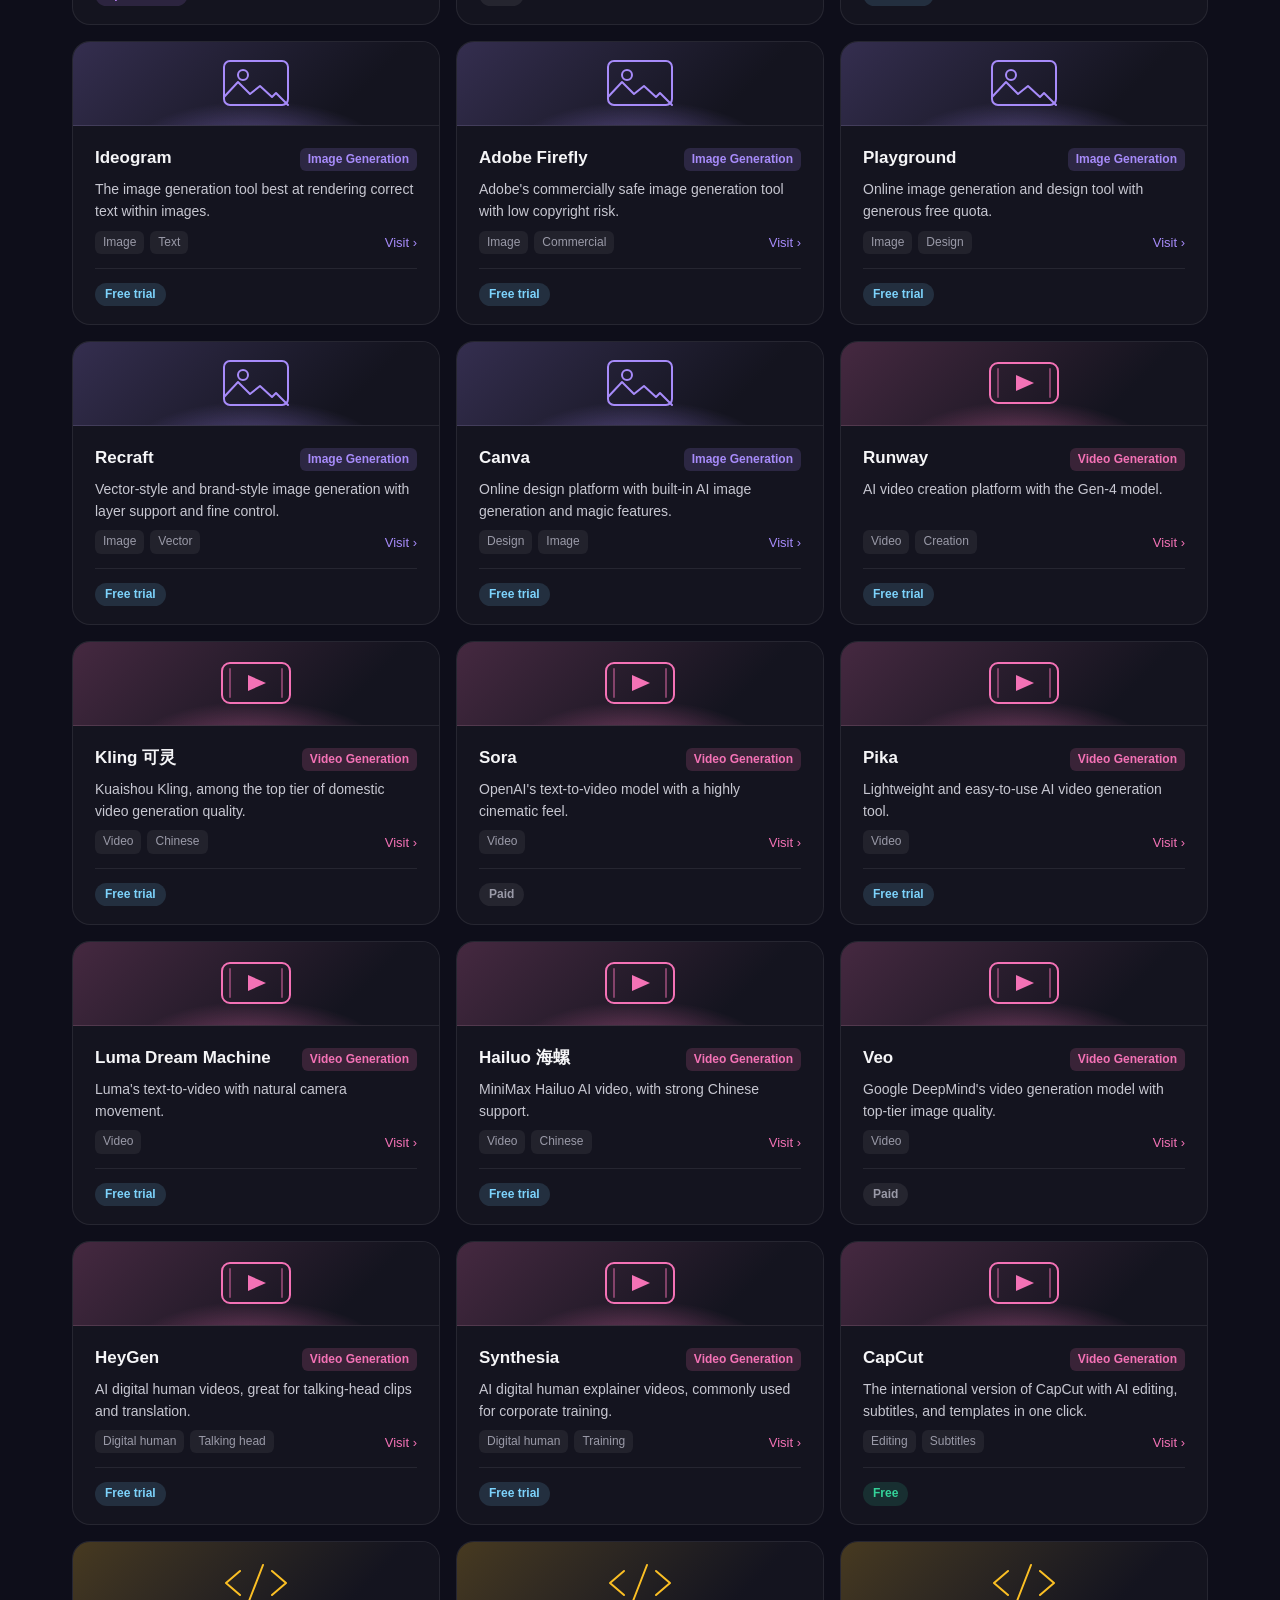
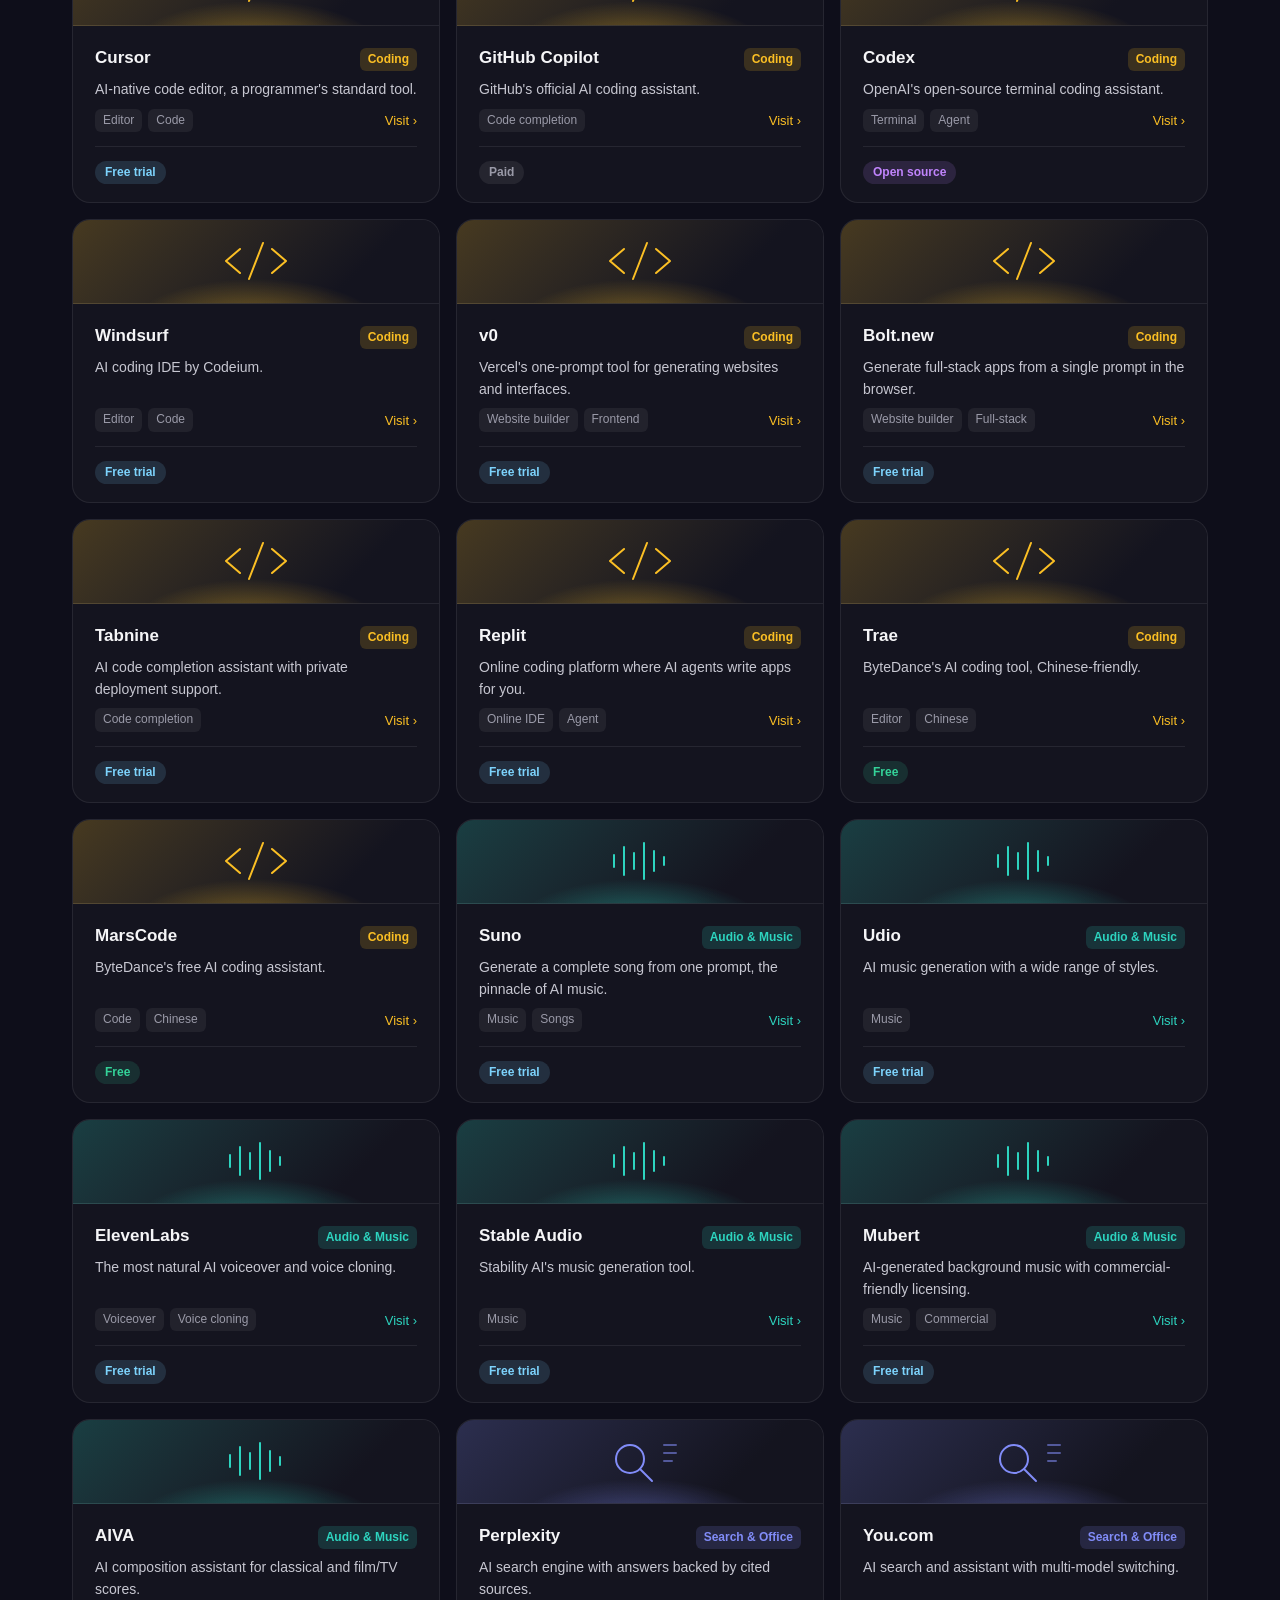
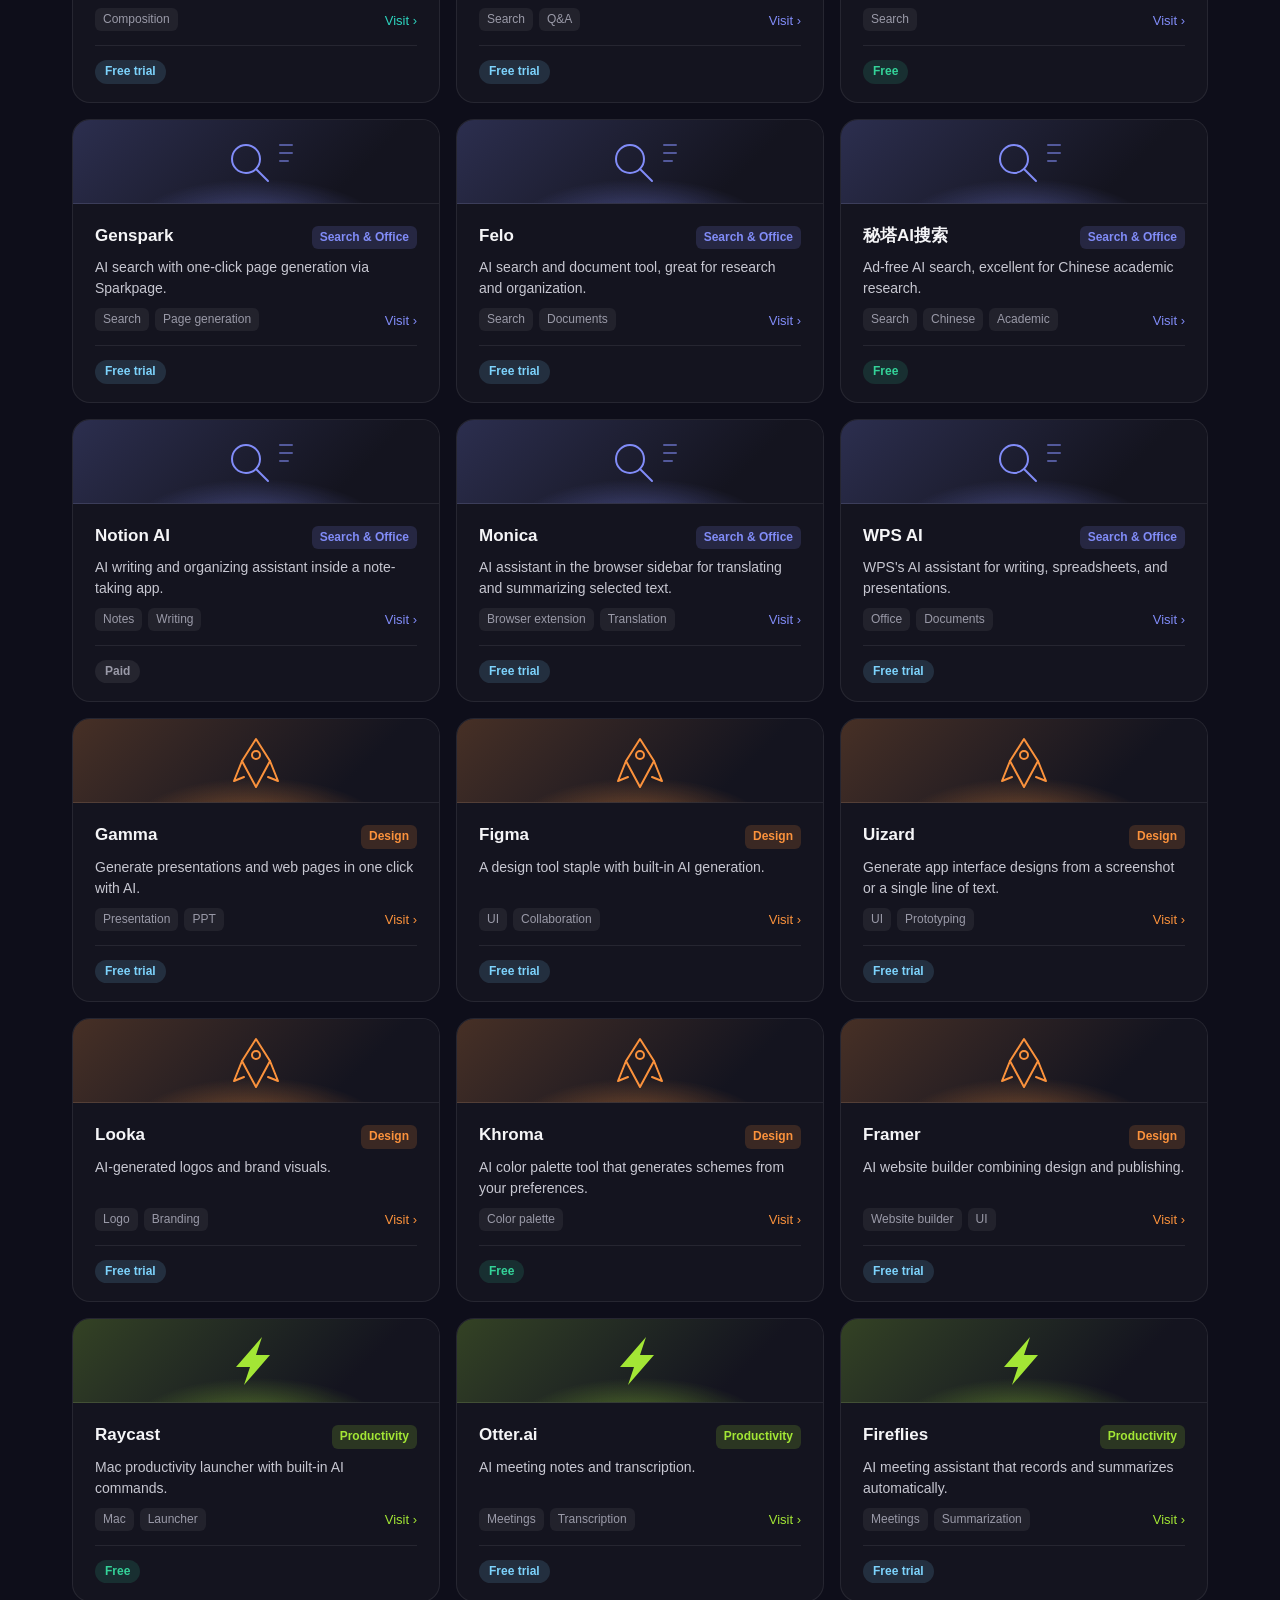
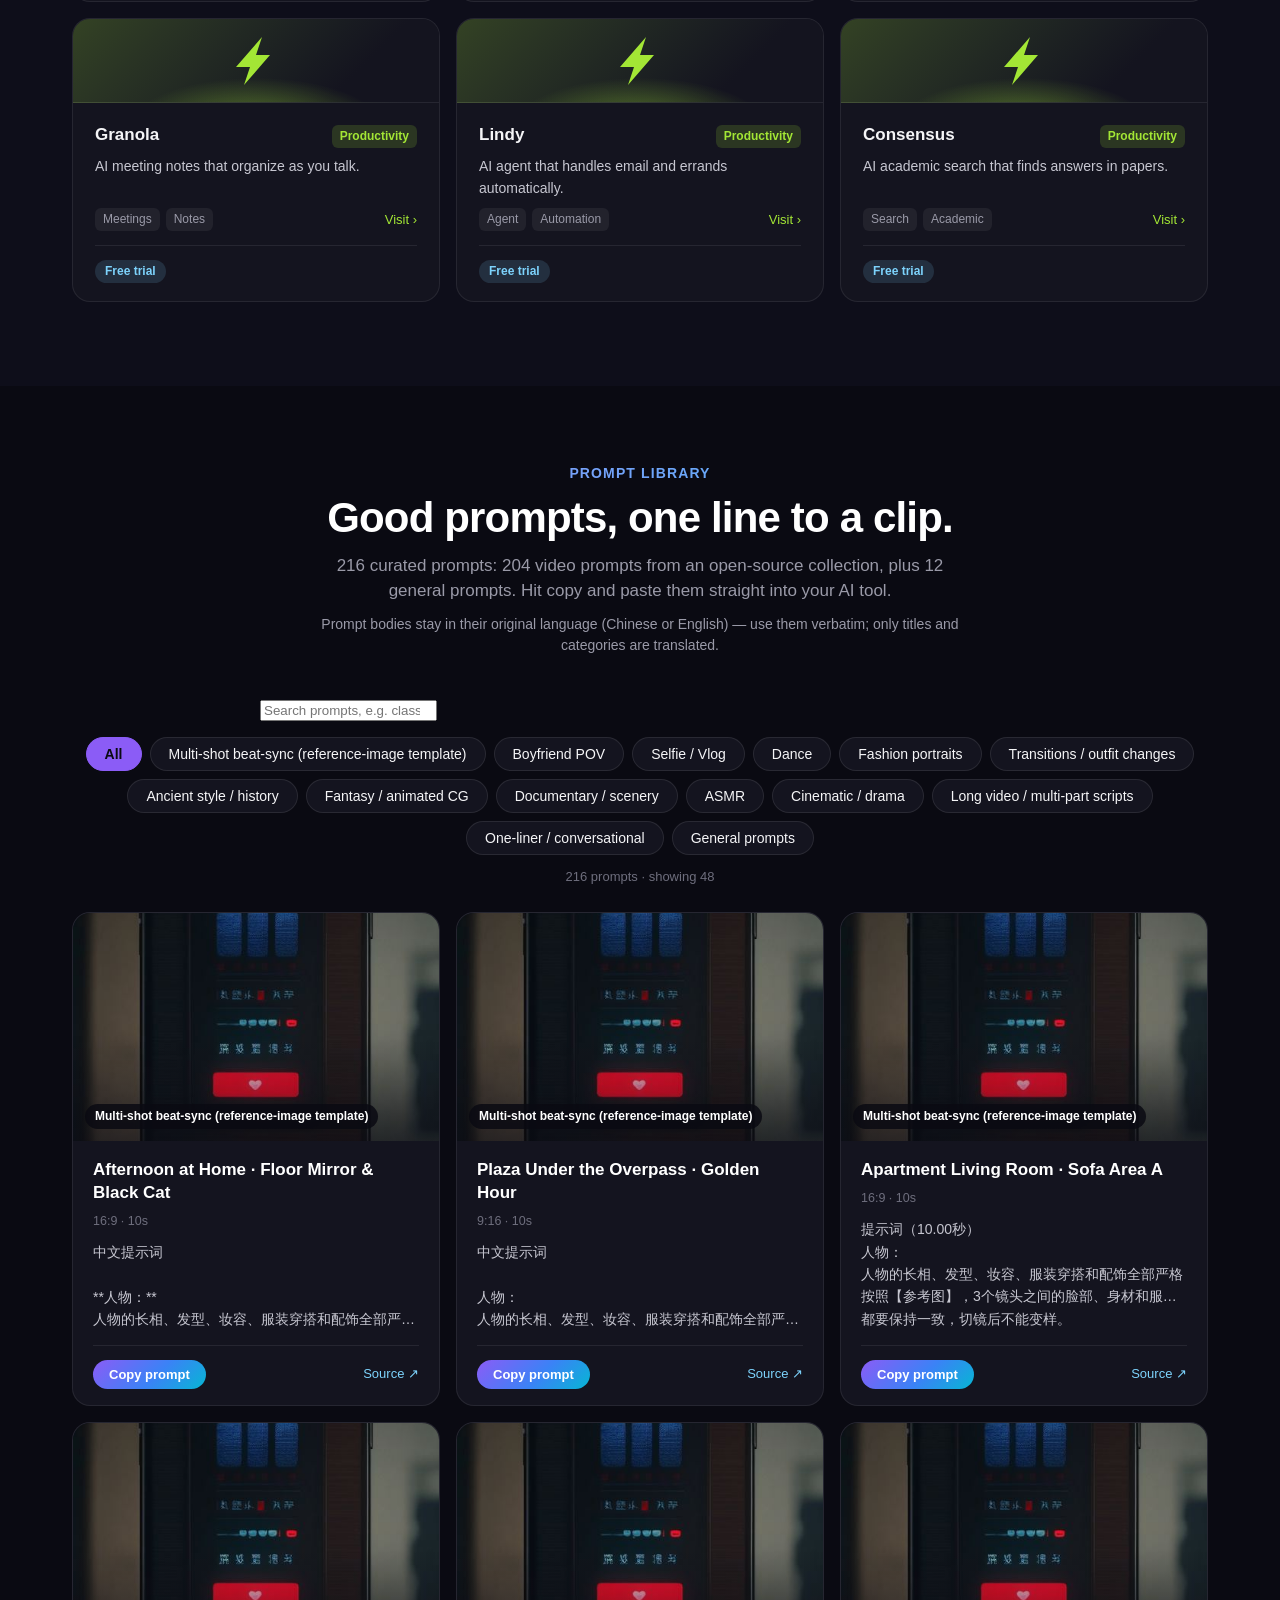
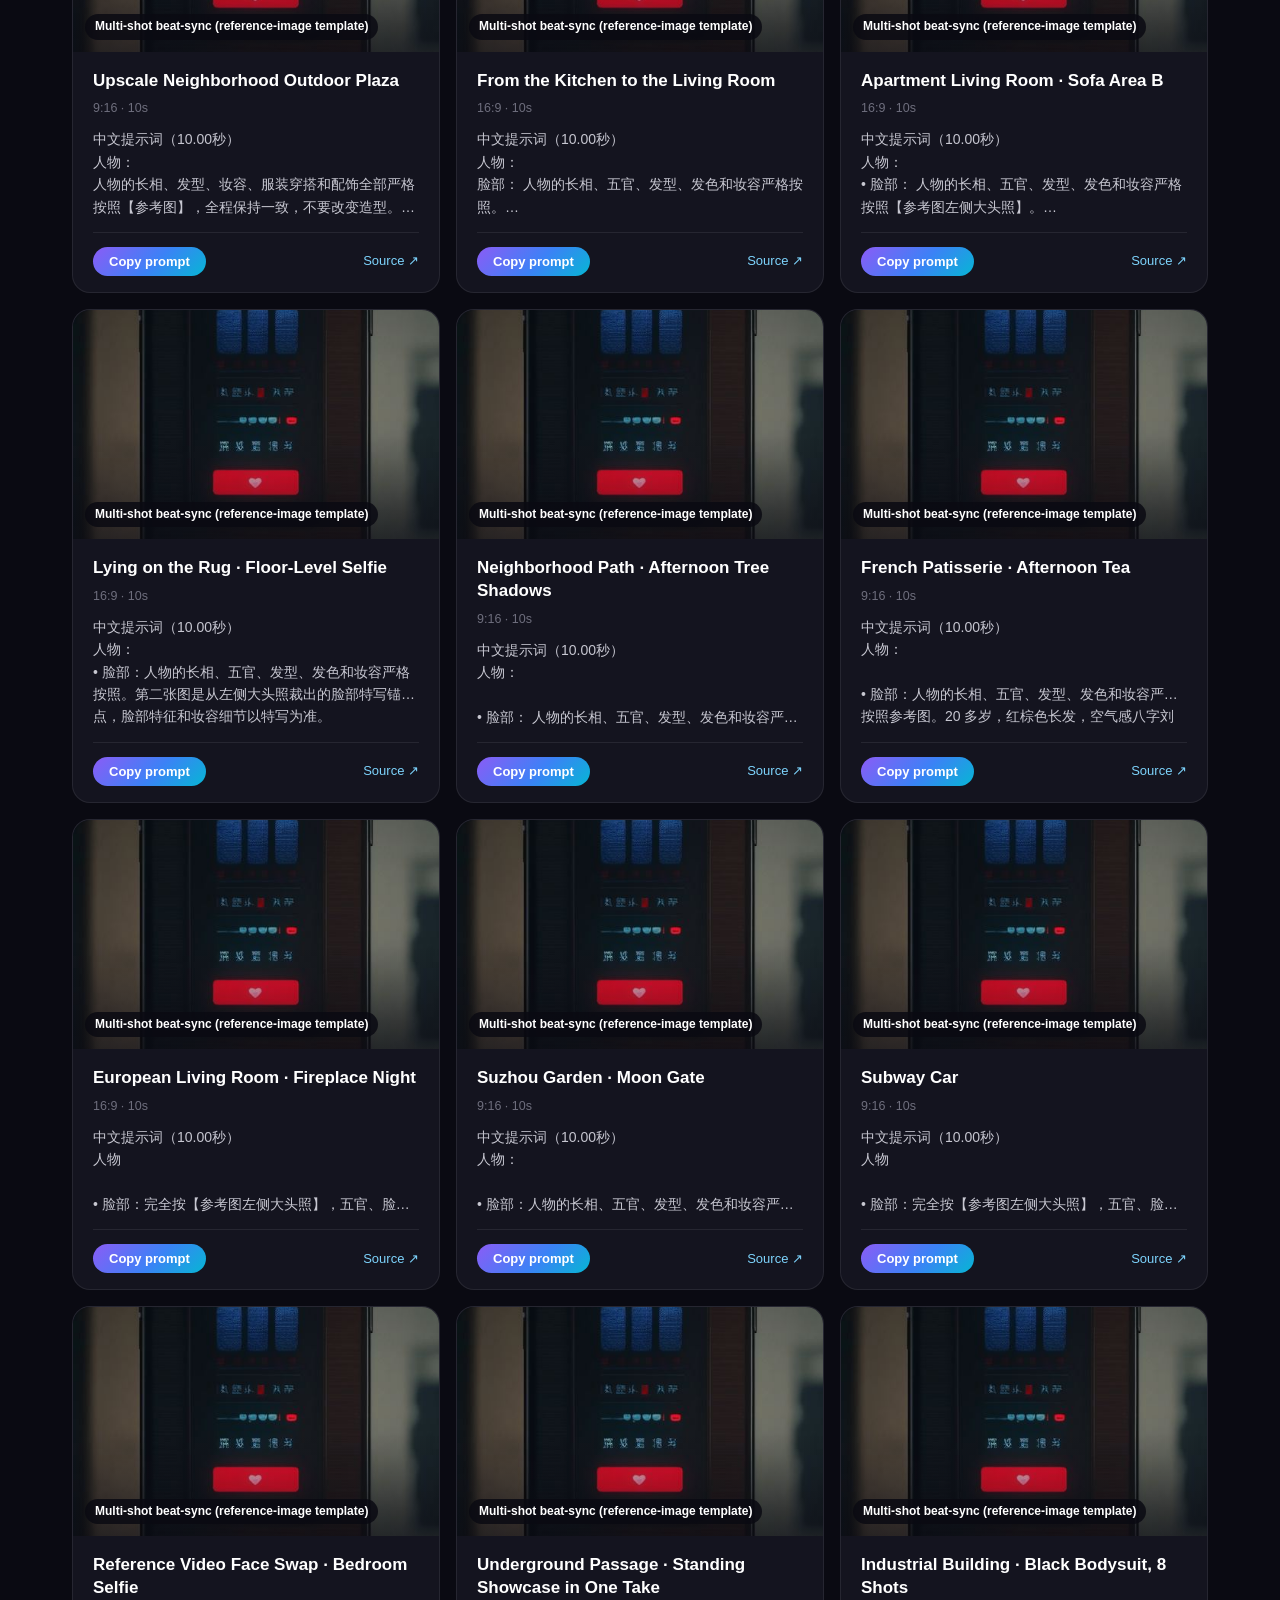
==== commit 198636fe: "Redesign: dark premium b.ai-style theme, per-card SVG visuals, stats/charts section, colorful SVIP p" ====
--- a/index.html
+++ b/index.html
@@ -7,6 +7,7 @@
 <meta name="description" content="AI 资源导航：人工核实的免费 AI 资源（免费 API、免费 GPU、免费模型）与热门 AI 工具合集（生图、生视频、写作、编程、音频、搜索、设计、效率）。">
 <link rel="stylesheet" href="styles.css">
 <link rel="icon" href="data:image/svg+xml,<svg xmlns='http://www.w3.org/2000/svg' viewBox='0 0 64 64'><rect width='64' height='64' rx='14' fill='%231d1d1f'/><text x='32' y='42' font-size='26' font-family='sans-serif' font-weight='bold' fill='white' text-anchor='middle'>AI</text></svg>">
+<script async src="https://pagead2.googlesyndication.com/pagead/js/adsbygoogle.js?client=ca-pub-4561887610959232" crossorigin="anonymous"></script>
 </head>
 <body>
 
@@ -28,6 +29,38 @@
 </nav>
 
 <header class="hero">
+  <svg class="hero-art" viewBox="0 0 1200 560" preserveAspectRatio="xMidYMid slice" aria-hidden="true">
+    <defs>
+      <radialGradient id="orbGlow" cx="50%" cy="50%" r="50%">
+        <stop offset="0%" stop-color="#8b5cf6" stop-opacity="0.55"/>
+        <stop offset="55%" stop-color="#3b82f6" stop-opacity="0.22"/>
+        <stop offset="100%" stop-color="#3b82f6" stop-opacity="0"/>
+      </radialGradient>
+      <linearGradient id="ringGrad" x1="0%" y1="0%" x2="100%" y2="100%">
+        <stop offset="0%" stop-color="#a78bfa" stop-opacity="0.8"/>
+        <stop offset="55%" stop-color="#38bdf8" stop-opacity="0.5"/>
+        <stop offset="100%" stop-color="#f472b6" stop-opacity="0.8"/>
+      </linearGradient>
+    </defs>
+    <circle cx="600" cy="250" r="330" fill="none" stroke="url(#ringGrad)" stroke-width="1" opacity="0.5"/>
+    <circle cx="600" cy="250" r="250" fill="none" stroke="url(#ringGrad)" stroke-width="1" opacity="0.35"/>
+    <circle cx="600" cy="250" r="170" fill="none" stroke="url(#ringGrad)" stroke-width="1" opacity="0.25"/>
+    <circle cx="600" cy="250" r="120" fill="url(#orbGlow)"/>
+    <circle cx="600" cy="250" r="52" fill="#8b5cf6" opacity="0.85"/>
+    <circle cx="600" cy="250" r="30" fill="#c4b5fd"/>
+    <circle cx="850" cy="80" r="4" fill="#38bdf8"/>
+    <circle cx="380" cy="120" r="3" fill="#f472b6"/>
+    <circle cx="930" cy="300" r="3" fill="#a78bfa"/>
+    <circle cx="300" cy="330" r="4" fill="#38bdf8"/>
+    <circle cx="770" cy="430" r="3" fill="#f472b6"/>
+    <circle cx="470" cy="440" r="2.5" fill="#a3e635"/>
+    <circle cx="600" cy="0" r="3" fill="#fbbf24"/>
+    <circle cx="850" cy="80" r="9" fill="none" stroke="#38bdf8" stroke-width="1" opacity="0.6"/>
+    <circle cx="300" cy="330" r="9" fill="none" stroke="#38bdf8" stroke-width="1" opacity="0.6"/>
+    <line x1="600" y1="250" x2="850" y2="80" stroke="#38bdf8" stroke-width="1" opacity="0.25"/>
+    <line x1="600" y1="250" x2="300" y2="330" stroke="#f472b6" stroke-width="1" opacity="0.25"/>
+    <line x1="600" y1="250" x2="930" y2="300" stroke="#a78bfa" stroke-width="1" opacity="0.2"/>
+  </svg>
   <p class="hero-eyebrow" data-i18n="hero.eyebrow">AI 资源导航</p>
   <h1 data-i18n="hero.h1">免费 AI，一站找全。</h1>
   <p class="hero-sub" data-i18n="hero.sub">人工核实的免费大模型、免费 API 与免费 GPU，再加 72 款热门 AI 工具——生图、生视频、写作、编程、音频、搜索、设计、效率，全部免费直达。</p>
@@ -38,6 +71,35 @@
   </div>
 </header>
 
+<section class="glance" id="glance" aria-label="一眼看全站">
+  <div class="wrap">
+    <div class="section-head">
+      <p class="eyebrow" data-i18n="stats.eyebrow">一眼看全站</p>
+      <h2 data-i18n="stats.h2">全站数据，一图看懂。</h2>
+      <p class="section-sub" data-i18n="stats.sub">以下图表由本站数据实时生成。</p>
+    </div>
+    <div class="glance-tiles" id="glanceTiles"></div>
+    <div class="chart-grid">
+      <div class="chart-panel">
+        <h3 class="chart-title" data-i18n="stats.byCat">资源按分类</h3>
+        <div class="donut-flex">
+          <div class="donut-wrap" id="donutWrap"></div>
+          <div class="donut-legend" id="donutLegend"></div>
+        </div>
+      </div>
+      <div class="chart-panel">
+        <h3 class="chart-title" data-i18n="stats.freeVsTools">免费资源 vs 热门工具</h3>
+        <div class="split-bar" id="splitBar"></div>
+        <div class="split-labels" id="splitLabels"></div>
+      </div>
+      <div class="chart-panel wide">
+        <h3 class="chart-title" data-i18n="stats.promptsByCat">提示词按分类</h3>
+        <div class="bars" id="promptBars"></div>
+      </div>
+    </div>
+  </div>
+</section>
+
 <section class="showcase" id="free" aria-label="免费资源">
   <div class="wrap">
     <div class="section-head">
@@ -93,13 +155,18 @@
       <p class="eyebrow" data-i18n="pricing.eyebrow">SVIP 会员</p>
       <h2 data-i18n="pricing.h2">价格简单，按需开通。</h2>
       <p class="section-sub" data-i18n="pricing.sub">解锁 AI 与 Agent 搭建、使用、落地业务的最新最全教程课程，持续更新。四档可选，支持 USDT 支付，到账自动开通。</p>
+      <div class="currency-toggle" role="group" aria-label="Currency">
+        <span class="cur-label" data-i18n="pricing.currency">货币</span>
+        <button type="button" class="cur-btn active" data-currency="usd">USD $</button>
+        <button type="button" class="cur-btn" data-currency="eur">EUR €</button>
+      </div>
     </div>
     <div class="member-bar" id="memberBar"></div>
     <div class="pricing-grid">
-      <article class="price-card">
+      <article class="price-card plan-month">
         <h3 data-i18n="pricing.plan.month">一个月</h3>
-        <p class="price"><span class="currency">¥</span>199</p>
-        <p class="per" data-i18n-per="199">约 ¥199/月</p>
+        <p class="price"><span class="currency">$</span><span class="price-amount">9.9</span></p>
+        <p class="per" data-per-plan="month"></p>
         <ul class="benefits">
           <li data-i18n="pricing.benefit1">AI / Agent 搭建全教程</li>
           <li data-i18n="pricing.benefit2">使用指南</li>
@@ -108,10 +175,10 @@
         </ul>
         <button type="button" class="btn-primary price-btn" data-plan="month" data-i18n="pricing.btn">立即开通</button>
       </article>
-      <article class="price-card">
+      <article class="price-card plan-quarter">
         <h3 data-i18n="pricing.plan.quarter">三个月</h3>
-        <p class="price"><span class="currency">¥</span>499</p>
-        <p class="per" data-i18n-per="166">约 ¥166/月</p>
+        <p class="price"><span class="currency">$</span><span class="price-amount">19.9</span></p>
+        <p class="per" data-per-plan="quarter"></p>
         <ul class="benefits">
           <li data-i18n="pricing.benefit1">AI / Agent 搭建全教程</li>
           <li data-i18n="pricing.benefit2">使用指南</li>
@@ -120,10 +187,10 @@
         </ul>
         <button type="button" class="btn-primary price-btn" data-plan="quarter" data-i18n="pricing.btn">立即开通</button>
       </article>
-      <article class="price-card">
+      <article class="price-card plan-half">
         <h3 data-i18n="pricing.plan.half">半年</h3>
-        <p class="price"><span class="currency">¥</span>699</p>
-        <p class="per" data-i18n-per="117">约 ¥117/月</p>
+        <p class="price"><span class="currency">$</span><span class="price-amount">29.9</span></p>
+        <p class="per" data-per-plan="half"></p>
         <ul class="benefits">
           <li data-i18n="pricing.benefit1">AI / Agent 搭建全教程</li>
           <li data-i18n="pricing.benefit2">使用指南</li>
@@ -132,11 +199,11 @@
         </ul>
         <button type="button" class="btn-primary price-btn" data-plan="half" data-i18n="pricing.btn">立即开通</button>
       </article>
-      <article class="price-card featured">
+      <article class="price-card featured plan-year">
         <span class="best-badge" data-i18n="pricing.best">最划算</span>
         <h3 data-i18n="pricing.plan.year">一年</h3>
-        <p class="price"><span class="currency">¥</span>999</p>
-        <p class="per" data-i18n-per="83">约 ¥83/月</p>
+        <p class="price"><span class="currency">$</span><span class="price-amount">69.9</span></p>
+        <p class="per" data-per-plan="year"></p>
         <ul class="benefits">
           <li data-i18n="pricing.benefit1">AI / Agent 搭建全教程</li>
           <li data-i18n="pricing.benefit2">使用指南</li>
@@ -144,6 +211,18 @@
           <li data-i18n="pricing.benefit4">持续更新</li>
         </ul>
         <button type="button" class="btn-primary price-btn" data-plan="year" data-i18n="pricing.btn">立即开通</button>
+      </article>
+      <article class="price-card plan-lifetime">
+        <h3 data-i18n="pricing.plan.lifetime">永久</h3>
+        <p class="price"><span class="currency">$</span><span class="price-amount">99</span></p>
+        <p class="per" data-per-plan="lifetime"></p>
+        <ul class="benefits">
+          <li data-i18n="pricing.benefit1">AI / Agent 搭建全教程</li>
+          <li data-i18n="pricing.benefit2">使用指南</li>
+          <li data-i18n="pricing.benefit3">落地业务实战课程</li>
+          <li data-i18n="pricing.benefit4">持续更新</li>
+        </ul>
+        <button type="button" class="btn-primary price-btn" data-plan="lifetime" data-i18n="pricing.btn">立即开通</button>
       </article>
     </div>
   </div>
@@ -173,6 +252,79 @@
   var statsEl = document.getElementById('stats');
   var activeCat = '全部';
 
+  // 分类强调色（与 styles.css 的 --cat-* 同一份色值）
+  var CAT_COLORS = {
+    '免费资源': '#34d399', '生图': '#a78bfa', '生视频': '#f472b6',
+    '写作对话': '#38bdf8', '编程': '#fbbf24', '音频音乐': '#2dd4bf',
+    '搜索办公': '#818cf8', '设计': '#fb923c', '效率': '#a3e635'
+  };
+  function catColor(c) { return CAT_COLORS[c] || '#8b5cf6'; }
+
+  // 每个分类一张小插画（内联 SVG 线稿，currentColor = 分类色）
+  var CAT_VISUALS = {
+    '免费资源': '<svg viewBox="0 0 120 64" fill="none" stroke="currentColor" stroke-width="2" stroke-linecap="round" stroke-linejoin="round"><rect x="42" y="28" width="36" height="26" rx="3"/><path d="M42 36h36M60 28v26"/><path d="M60 28c-9 0-13-4-13-9s5-7 9-4c3 2 3 6 4 13zm0 0c9 0 13-4 13-9s-5-7-9-4c-3 2-3 6-4 13z"/><path d="M24 12l2 4.5 4.5 2-4.5 2-2 4.5-2-4.5-4.5-2 4.5-2z" fill="currentColor" stroke="none"/><path d="M96 10l1.5 3.5 3.5 1.5-3.5 1.5L96 20l-1.5-3.5L91 15l3.5-1.5z" fill="currentColor" stroke="none"/></svg>',
+    '生图': '<svg viewBox="0 0 120 64" fill="none" stroke="currentColor" stroke-width="2" stroke-linecap="round" stroke-linejoin="round"><rect x="28" y="10" width="64" height="44" rx="6"/><circle cx="47" cy="24" r="5"/><path d="M28 46l14-15 12 12 10-8 12 11 4-4 12 12"/></svg>',
+    '生视频': '<svg viewBox="0 0 120 64" fill="none" stroke="currentColor" stroke-width="2" stroke-linecap="round" stroke-linejoin="round"><rect x="26" y="12" width="68" height="40" rx="8"/><path d="M52 24l18 8-18 8z" fill="currentColor" stroke="none"/><path d="M34 18v28M86 18v28" opacity="0.45"/></svg>',
+    '写作对话': '<svg viewBox="0 0 120 64" fill="none" stroke="currentColor" stroke-width="2" stroke-linecap="round" stroke-linejoin="round"><path d="M30 14h60a6 6 0 016 6v20a6 6 0 01-6 6H55l-13 10v-10H30a6 6 0 01-6-6V20a6 6 0 016-6z"/><path d="M36 26h48M36 36h30"/></svg>',
+    '编程': '<svg viewBox="0 0 120 64" fill="none" stroke="currentColor" stroke-width="2" stroke-linecap="round" stroke-linejoin="round"><path d="M44 20l-14 12 14 12M76 20l14 12-14 12M67 14l-14 36"/></svg>',
+    '音频音乐': '<svg viewBox="0 0 120 64" fill="none" stroke="currentColor" stroke-width="2" stroke-linecap="round"><path d="M34 26v12M44 18v28M54 24v16M64 14v36M74 22v20M84 28v8"/></svg>',
+    '搜索办公': '<svg viewBox="0 0 120 64" fill="none" stroke="currentColor" stroke-width="2" stroke-linecap="round" stroke-linejoin="round"><circle cx="50" cy="30" r="14"/><path d="M60 40l12 12"/><path d="M84 16h12M84 24h12M84 32h8" opacity="0.55"/></svg>',
+    '设计': '<svg viewBox="0 0 120 64" fill="none" stroke="currentColor" stroke-width="2" stroke-linecap="round" stroke-linejoin="round"><path d="M60 10l14 22-14 26-14-26z"/><circle cx="60" cy="26" r="4"/><path d="M46 32l-8 20 10-4M74 32l8 20-10-4"/></svg>',
+    '效率': '<svg viewBox="0 0 120 64" fill="currentColor" stroke="none"><path d="M66 8L40 38h14l-6 18 26-30H60l6-18z"/></svg>'
+  };
+  function catVisual(c) { return CAT_VISUALS[c] || CAT_VISUALS['效率']; }
+
+  // 一眼看全站：数字卡片 + 环形图 + 免费/工具分段条 + 提示词条形图（全部由数据实时算出）
+  function renderGlance() {
+    var total = DATA.length;
+    var verified = DATA.filter(function (e) { return e.v; }).length;
+    var freeN = DATA.filter(function (e) { return e.p === '免费' || e.p === '开源'; }).length;
+    var tiles = [
+      { n: total, label: I18N.t('stats.tileTotal') },
+      { n: verified, label: I18N.t('stats.tileVerified') },
+      { n: freeN, label: I18N.t('stats.tileFree') },
+      { n: PROMPTS.length, label: I18N.t('stats.tilePrompts') }
+    ];
+    document.getElementById('glanceTiles').innerHTML = tiles.map(function (t) {
+      return '<div class="tile"><div class="tile-num">' + t.n + '</div><div class="tile-label">' + t.label + '</div></div>';
+    }).join('');
+
+    var cats = CATEGORIES.filter(function (c) { return c !== '全部'; });
+    var counts = cats.map(function (c) { return DATA.filter(function (e) { return e.c === c; }).length; });
+    var R = 70, CIRC = 2 * Math.PI * R, offset = 0;
+    var segs = counts.map(function (n, i) {
+      var len = n / total * CIRC;
+      var s = '<circle cx="90" cy="90" r="' + R + '" fill="none" stroke="' + catColor(cats[i]) + '" stroke-width="22" stroke-dasharray="' + Math.max(len - 2, 0).toFixed(1) + ' ' + CIRC.toFixed(1) + '" stroke-dashoffset="' + (-offset).toFixed(1) + '"/>';
+      offset += len;
+      return s;
+    }).join('');
+    document.getElementById('donutWrap').innerHTML =
+      '<svg width="180" height="180" viewBox="0 0 180 180">' + segs + '</svg>' +
+      '<div class="donut-center"><div class="donut-total">' + total + '</div><div class="donut-label">' + I18N.t('stats.tileTotal') + '</div></div>';
+    document.getElementById('donutLegend').innerHTML = cats.map(function (c, i) {
+      return '<div class="legend-item"><span class="dot" style="background:' + catColor(c) + '"></span><span class="lg-name">' + I18N.cat(c) + '</span><span class="lg-n">' + counts[i] + '</span></div>';
+    }).join('');
+
+    var freeRes = freeResources.length, toolsN = tools.length;
+    var fp = Math.round(freeRes / total * 100);
+    document.getElementById('splitBar').innerHTML =
+      '<div class="split-seg" style="width:' + fp + '%;background:#34d399">' + freeRes + '</div>' +
+      '<div class="split-seg" style="width:' + (100 - fp) + '%;background:#8b5cf6">' + toolsN + '</div>';
+    document.getElementById('splitLabels').innerHTML =
+      '<div class="legend-item"><span class="dot" style="background:#34d399"></span><span class="lg-name">' + I18N.cat('免费资源') + '</span><span class="lg-n">' + freeRes + '</span></div>' +
+      '<div class="legend-item"><span class="dot" style="background:#8b5cf6"></span><span class="lg-name">' + I18N.t('nav.tools') + '</span><span class="lg-n">' + toolsN + '</span></div>';
+
+    var pcats = PROMPT_CATEGORIES.map(function (c) {
+      return { c: c, n: PROMPTS.filter(function (p) { return p.cat === c; }).length };
+    }).sort(function (a, b) { return b.n - a.n; });
+    var max = pcats[0].n;
+    document.getElementById('promptBars').innerHTML = pcats.map(function (p) {
+      return '<div class="bar-row"><span class="bar-label">' + I18N.cat(p.c) + '</span>' +
+        '<div class="bar-track"><div class="bar-fill" style="width:' + Math.round(p.n / max * 100) + '%"></div></div>' +
+        '<span class="bar-count">' + p.n + '</span></div>';
+    }).join('');
+  }
+
   // 给每条数据挂上在 DATA 里的下标，供 i18n 查翻译
   DATA.forEach(function (e, i) { e._idx = i; });
 
@@ -192,7 +344,9 @@
       var b = document.createElement('button');
       b.type = 'button';
       b.className = 'chip' + (cat === activeCat ? ' active' : '');
-      b.textContent = I18N.cat(cat);
+      b.style.setProperty('--cat', catColor(cat));
+      b.innerHTML = '<span class="chip-dot"></span>';
+      b.appendChild(document.createTextNode(I18N.cat(cat)));
       b.addEventListener('click', function () {
         activeCat = cat;
         Array.prototype.forEach.call(chipsBox.children, function (c) { c.classList.remove('active'); });
@@ -237,25 +391,29 @@
 
   function showcaseHTML(e) {
     var note = noteOf(e) ? '<p class="sc-note">' + noteOf(e) + '</p>' : '';
-    return '<article class="sc-card reveal">' +
+    return '<article class="sc-card reveal" style="--cat:' + catColor(e.c) + '">' +
+      '<div class="sc-visual">' + catVisual(e.c) + '</div>' +
+      '<div class="sc-body">' +
       '<p class="sc-eyebrow">' + badgesHTML(e) + '</p>' +
       '<h3 class="sc-name"><a href="' + e.u + '" target="_blank" rel="noopener">' + e.n + '</a></h3>' +
       '<p class="sc-desc">' + descOf(e) + '</p>' + note +
       '<div class="sc-bottom"><div class="tags">' + tagsHTML(e) + '</div>' +
       '<a class="sc-cta" href="' + e.u + '" target="_blank" rel="noopener">' + I18N.t('tools.use') + '</a></div>' +
-      '</article>';
+      '</div></article>';
   }
 
   function cardHTML(e) {
     var note = noteOf(e) ? '<p class="note">' + noteOf(e) + '</p>' : '';
-    return '<article class="card reveal">' +
+    return '<article class="card reveal" style="--cat:' + catColor(e.c) + '">' +
+      '<div class="card-visual">' + catVisual(e.c) + '</div>' +
+      '<div class="card-body">' +
       '<div class="card-top"><a class="name" href="' + e.u + '" target="_blank" rel="noopener">' + e.n + '</a>' +
       '<span class="cat">' + I18N.cat(e.c) + '</span></div>' +
       '<p class="desc">' + descOf(e) + '</p>' + note +
       '<div class="card-bottom"><div class="tags">' + tagsHTML(e) + '</div>' +
       '<a class="visit" href="' + e.u + '" target="_blank" rel="noopener">' + I18N.t('tools.visit') + '</a></div>' +
       '<div class="badges">' + badgesHTML(e) + '</div>' +
-      '</article>';
+      '</div></article>';
   }
 
   function render() {
@@ -282,7 +440,8 @@
   freeOnlyBox.addEventListener('change', render);
   buildChips();
   render();
-  if (window.I18N) I18N.onChange(function () { buildChips(); render(); });
+  renderGlance();
+  if (window.I18N) I18N.onChange(function () { buildChips(); render(); renderGlance(); });
 })();
 </script>
 <div class="toast" id="toast" role="status" aria-live="polite" data-i18n="toast">已复制 ✓</div>
@@ -301,6 +460,11 @@
     <form id="authForm">
       <label><span data-i18n="pay.email">邮箱</span><input type="email" id="authEmail" required autocomplete="email" data-i18n-ph="pay.emailPh" placeholder="输入邮箱"></label>
       <label><span data-i18n="pay.password">密码</span><input type="password" id="authPassword" required minlength="8" autocomplete="current-password" data-i18n-ph="pay.passwordPh" placeholder="至少 8 位"></label>
+      <label id="confirmPwRow" hidden><span data-i18n="pay.confirmPassword">确认密码</span><input type="password" id="authPassword2" minlength="8" autocomplete="new-password" data-i18n-ph="pay.confirmPasswordPh" placeholder="再次输入密码"></label>
+      <div class="code-row" id="codeRow" hidden>
+        <label><span data-i18n="pay.code">邮箱验证码</span><input type="text" id="authCode" inputmode="numeric" maxlength="6" autocomplete="one-time-code" data-i18n-ph="pay.codePh" placeholder="6 位验证码"></label>
+        <button type="button" class="btn-outline code-btn" id="sendCodeBtn" data-i18n="pay.sendCode">发送验证码</button>
+      </div>
       <p class="form-err" id="authErr" hidden></p>
       <button type="submit" class="btn-primary auth-submit" id="authSubmit" data-i18n="pay.loginBtn">登录</button>
     </form>
--- a/styles.css
+++ b/styles.css
@@ -1,32 +1,49 @@
-/* AI 资源导航 · 苹果官网风格（无外部依赖，纯 CSS） */
+/* AI 资源导航 · 深色高级风（b.ai 式：近黑底 + 渐变强调，无外部依赖，纯 CSS） */
 :root {
-  --text: #1d1d1f;
-  --body: #424245;
-  --muted: #6e6e73;
-  --faint: #86868b;
-  --link: #0066cc;
-  --blue: #0071e3;
-  --blue-hover: #0077ed;
-  --bg-gray: #f5f5f7;
-  --border: #d2d2d7;
-  --card-border: #e8e8ed;
-  --nav-bg: rgba(22, 22, 23, 0.8);
-  --green: #1e7e34;
-  --green-bg: #e5f6e8;
-  --gold: #92400e;
-  --gold-bg: #fef3c7;
-  --purple: #7e22ce;
-  --purple-bg: #f3e8ff;
+  --text: #f5f5f7;
+  --body: #c7c7d1;
+  --muted: #9a9aa8;
+  --faint: #6e6e7d;
+  --link: #7dd3fc;
+  --blue: #6366f1;
+  --blue-hover: #7c6cf5;
+  --grad: linear-gradient(135deg, #8b5cf6, #3b82f6 55%, #06b6d4);
+  --bg: #0a0a12;
+  --bg2: #0e0e1a;
+  --card: #14141f;
+  --card2: #181828;
+  --border: rgba(255, 255, 255, 0.09);
+  --card-border: rgba(255, 255, 255, 0.08);
+  --nav-bg: rgba(10, 10, 18, 0.8);
+  --green: #34d399;
+  --green-bg: rgba(52, 211, 153, 0.14);
+  --gold: #fbbf24;
+  --gold-bg: rgba(251, 191, 36, 0.14);
+  --purple: #c084fc;
+  --purple-bg: rgba(192, 132, 252, 0.14);
   --radius: 18px;
+  /* 分类强调色（JS 也用同一份色值给卡片 --cat） */
+  --cat-free: #34d399;
+  --cat-img: #a78bfa;
+  --cat-video: #f472b6;
+  --cat-write: #38bdf8;
+  --cat-code: #fbbf24;
+  --cat-audio: #2dd4bf;
+  --cat-search: #818cf8;
+  --cat-design: #fb923c;
+  --cat-eff: #a3e635;
 }
 
 * { box-sizing: border-box; }
+
+/* hidden 属性必须始终隐藏元素：表单 label 等规则会设 display，覆盖浏览器默认的 display:none */
+[hidden] { display: none !important; }
 
 html { scroll-behavior: smooth; }
 
 body {
   margin: 0;
-  background: #fff;
+  background: var(--bg);
   color: var(--text);
   font-family: -apple-system, BlinkMacSystemFont, "SF Pro Display", "SF Pro Text",
     "PingFang SC", "Hiragino Sans GB", "Microsoft YaHei", sans-serif;
@@ -46,6 +63,7 @@
   background: var(--nav-bg);
   -webkit-backdrop-filter: saturate(180%) blur(20px);
   backdrop-filter: saturate(180%) blur(20px);
+  border-bottom: 1px solid rgba(255, 255, 255, 0.06);
 }
 .nav-inner {
   max-width: 1024px;
@@ -65,10 +83,20 @@
   text-decoration: none;
   white-space: nowrap;
 }
+.nav-logo::before {
+  content: "";
+  display: inline-block;
+  width: 10px;
+  height: 10px;
+  margin-right: 8px;
+  border-radius: 3px;
+  background: var(--grad);
+  vertical-align: 0;
+}
 .nav-links { display: flex; align-items: center; gap: 28px; }
 .nav-links a {
   color: #f5f5f7;
-  opacity: 0.8;
+  opacity: 0.75;
   font-size: 12px;
   text-decoration: none;
   white-space: nowrap;
@@ -92,32 +120,59 @@
 
 /* ---------- Hero ---------- */
 .hero {
+  position: relative;
+  overflow: hidden;
   text-align: center;
-  padding: 96px 22px 72px;
-  background: #fff;
+  padding: 110px 22px 84px;
+  background:
+    radial-gradient(720px 420px at 18% -8%, rgba(139, 92, 246, 0.28), transparent 65%),
+    radial-gradient(640px 400px at 82% 0%, rgba(6, 182, 212, 0.22), transparent 65%),
+    radial-gradient(500px 320px at 50% 110%, rgba(244, 114, 182, 0.14), transparent 70%),
+    var(--bg);
+}
+.hero-art {
+  position: absolute;
+  inset: 0;
+  width: 100%;
+  height: 100%;
+  pointer-events: none;
+  opacity: 0.55;
 }
 .hero-eyebrow {
+  position: relative;
   margin: 0;
   font-size: 17px;
   font-weight: 600;
-  color: var(--muted);
+  background: linear-gradient(90deg, #a78bfa, #38bdf8, #f472b6);
+  -webkit-background-clip: text;
+  background-clip: text;
+  -webkit-text-fill-color: transparent;
+  color: transparent;
 }
 .hero h1 {
+  position: relative;
   margin: 14px 0 18px;
-  font-size: clamp(40px, 7vw, 64px);
-  font-weight: 600;
+  font-size: clamp(42px, 7.5vw, 72px);
+  font-weight: 700;
   line-height: 1.05;
-  letter-spacing: -0.02em;
+  letter-spacing: -0.03em;
+  background: linear-gradient(180deg, #ffffff 30%, #b9b9c9 100%);
+  -webkit-background-clip: text;
+  background-clip: text;
+  -webkit-text-fill-color: transparent;
+  color: transparent;
 }
 .hero-sub {
+  position: relative;
   margin: 0 auto 20px;
   max-width: 720px;
   font-size: 21px;
   line-height: 1.4;
-  color: var(--muted);
-}
-.hero-stats { margin: 0 0 30px; font-size: 14px; color: var(--faint); }
+  color: var(--body);
+}
+.hero-stats { position: relative; margin: 0 0 30px; font-size: 14px; color: var(--faint); }
 .hero-cta {
+  position: relative;
   display: flex;
   align-items: center;
   justify-content: center;
@@ -126,17 +181,20 @@
 }
 .btn-primary {
   display: inline-block;
-  background: var(--blue);
+  background: var(--grad);
   color: #fff;
   font-size: 17px;
-  font-weight: 400;
+  font-weight: 500;
   padding: 12px 28px;
+  border: none;
   border-radius: 999px;
   text-decoration: none;
-  transition: background 0.2s ease;
-}
-.btn-primary:hover { background: var(--blue-hover); }
-.btn-link { font-size: 17px; text-decoration: none; }
+  cursor: pointer;
+  font-family: inherit;
+  transition: filter 0.2s ease, transform 0.2s ease;
+}
+.btn-primary:hover { filter: brightness(1.15); transform: translateY(-1px); }
+.btn-link { font-size: 17px; text-decoration: none; color: #e5e5ef; }
 .btn-link:hover { text-decoration: underline; }
 
 /* Hero 入场动画（纯 CSS） */
@@ -158,16 +216,22 @@
 .eyebrow {
   margin: 0;
   font-size: 14px;
-  font-weight: 600;
-  letter-spacing: 0.04em;
-  color: var(--muted);
+  font-weight: 700;
+  letter-spacing: 0.08em;
+  text-transform: uppercase;
+  background: linear-gradient(90deg, #a78bfa, #38bdf8);
+  -webkit-background-clip: text;
+  background-clip: text;
+  -webkit-text-fill-color: transparent;
+  color: transparent;
 }
 .section-head h2 {
   margin: 10px 0 12px;
-  font-size: clamp(28px, 4.5vw, 40px);
-  font-weight: 600;
+  font-size: clamp(28px, 4.5vw, 42px);
+  font-weight: 700;
   line-height: 1.1;
   letter-spacing: -0.02em;
+  color: #fff;
 }
 .section-sub {
   margin: 0 auto;
@@ -184,34 +248,122 @@
   color: var(--muted);
 }
 
+/* ---------- 一眼看全站（数据图表） ---------- */
+.glance { background: var(--bg2); padding: 76px 0 84px; }
+.glance-tiles {
+  display: grid;
+  grid-template-columns: repeat(4, 1fr);
+  gap: 16px;
+  margin-bottom: 28px;
+}
+.tile {
+  background: var(--card);
+  border: 1px solid var(--card-border);
+  border-radius: var(--radius);
+  padding: 24px 20px;
+  text-align: center;
+}
+.tile-num {
+  font-size: clamp(34px, 4vw, 44px);
+  font-weight: 700;
+  letter-spacing: -0.02em;
+  line-height: 1.1;
+  background: linear-gradient(135deg, #c4b5fd, #67e8f9);
+  -webkit-background-clip: text;
+  background-clip: text;
+  -webkit-text-fill-color: transparent;
+  color: transparent;
+}
+.tile-label { margin-top: 6px; font-size: 14px; color: var(--muted); }
+.chart-grid {
+  display: grid;
+  grid-template-columns: 1fr 1fr;
+  gap: 16px;
+}
+.chart-panel {
+  background: var(--card);
+  border: 1px solid var(--card-border);
+  border-radius: var(--radius);
+  padding: 26px 28px;
+}
+.chart-panel.wide { grid-column: 1 / -1; }
+.chart-title { margin: 0 0 20px; font-size: 18px; font-weight: 600; color: #fff; }
+.donut-flex { display: flex; align-items: center; gap: 28px; flex-wrap: wrap; }
+.donut-wrap { flex: none; position: relative; width: 180px; height: 180px; }
+.donut-wrap svg { display: block; }
+.donut-center {
+  position: absolute;
+  inset: 0;
+  display: flex;
+  flex-direction: column;
+  align-items: center;
+  justify-content: center;
+  pointer-events: none;
+}
+.donut-total { font-size: 34px; font-weight: 700; line-height: 1; color: #fff; }
+.donut-label { margin-top: 4px; font-size: 12px; color: var(--muted); }
+.donut-legend { flex: 1; min-width: 200px; display: grid; grid-template-columns: 1fr 1fr; gap: 8px 16px; }
+.legend-item { display: flex; align-items: center; gap: 8px; font-size: 14px; color: var(--body); min-width: 0; }
+.legend-item .dot { flex: none; width: 10px; height: 10px; border-radius: 3px; }
+.legend-item .lg-name { line-height: 1.35; }
+.legend-item .lg-n { margin-left: auto; font-weight: 600; color: #fff; }
+.split-bar { display: flex; height: 44px; border-radius: 12px; overflow: hidden; margin-bottom: 14px; }
+.split-seg { display: flex; align-items: center; justify-content: center; font-size: 14px; font-weight: 700; color: #0a0a12; min-width: 0; white-space: nowrap; overflow: hidden; }
+.split-labels { display: flex; flex-direction: column; gap: 8px; }
+.split-labels .legend-item { font-size: 14px; }
+.bars { display: flex; flex-direction: column; gap: 12px; }
+.bar-row { display: grid; grid-template-columns: 190px 1fr 36px; align-items: center; gap: 12px; }
+.bar-label { font-size: 14px; color: var(--body); overflow: hidden; text-overflow: ellipsis; white-space: nowrap; }
+.bar-track { height: 12px; border-radius: 999px; background: rgba(255, 255, 255, 0.07); overflow: hidden; }
+.bar-fill { height: 100%; border-radius: 999px; background: linear-gradient(90deg, #8b5cf6, #38bdf8); }
+.bar-count { font-size: 14px; font-weight: 600; color: #fff; text-align: right; }
+
 /* ---------- 免费资源展区 ---------- */
-.showcase { background: var(--bg-gray); padding: 76px 0 84px; }
+.showcase { background: var(--bg); padding: 76px 0 84px; }
 .showcase-grid {
   display: grid;
   grid-template-columns: repeat(2, minmax(0, 1fr));
   gap: 20px;
 }
 .sc-card {
-  background: #fff;
+  background: var(--card);
+  border: 1px solid var(--card-border);
   border-radius: var(--radius);
-  padding: 32px;
+  overflow: hidden;
   display: flex;
   flex-direction: column;
-  box-shadow: 0 4px 24px rgba(0, 0, 0, 0.06);
-  transition: transform 0.3s ease, box-shadow 0.3s ease;
+  box-shadow: 0 4px 24px rgba(0, 0, 0, 0.3);
+  transition: transform 0.3s ease, box-shadow 0.3s ease, border-color 0.3s ease;
 }
 .sc-card:hover {
   transform: translateY(-4px);
-  box-shadow: 0 12px 32px rgba(0, 0, 0, 0.10);
-}
+  box-shadow: 0 12px 32px rgba(0, 0, 0, 0.45);
+  border-color: color-mix(in srgb, var(--cat, #34d399) 55%, transparent);
+}
+.sc-visual {
+  position: relative;
+  height: 118px;
+  flex: none;
+  display: flex;
+  align-items: center;
+  justify-content: center;
+  color: var(--cat, #34d399);
+  background:
+    radial-gradient(220px 90px at 50% 120%, color-mix(in srgb, var(--cat, #34d399) 55%, transparent), transparent 70%),
+    linear-gradient(135deg, color-mix(in srgb, var(--cat, #34d399) 26%, #14141f), #14141f 70%);
+  border-bottom: 1px solid var(--card-border);
+  overflow: hidden;
+}
+.sc-visual svg { width: 150px; height: 84px; }
+.sc-body { padding: 24px 28px 28px; display: flex; flex-direction: column; flex: 1; }
 .sc-eyebrow { margin: 0 0 12px; display: flex; flex-wrap: wrap; gap: 6px; }
 .sc-name { margin: 0 0 10px; font-size: 26px; font-weight: 600; letter-spacing: -0.01em; line-height: 1.2; }
 .sc-name a { color: var(--text); text-decoration: none; }
 .sc-name a:hover { color: var(--link); }
-.sc-desc { margin: 0 0 16px; font-size: 17px; line-height: 1.5; color: var(--text); flex: 1; }
+.sc-desc { margin: 0 0 16px; font-size: 17px; line-height: 1.5; color: var(--body); flex: 1; }
 .sc-note {
   margin: 0 0 18px;
-  background: var(--bg-gray);
+  background: rgba(255, 255, 255, 0.05);
   border-radius: 12px;
   padding: 12px 14px;
   font-size: 14px;
@@ -232,11 +384,12 @@
   font-weight: 500;
   text-decoration: none;
   white-space: nowrap;
+  color: var(--cat, #34d399);
 }
 .sc-cta:hover { text-decoration: underline; }
 
 /* ---------- 热门工具区 ---------- */
-.tools { background: #fff; padding: 76px 0 84px; }
+.tools { background: var(--bg2); padding: 76px 0 84px; }
 .toolbar {
   display: flex;
   gap: 12px;
@@ -254,13 +407,15 @@
   font-family: inherit;
   border: 1px solid var(--border);
   border-radius: 12px;
-  background: #fff;
+  background: var(--card);
+  color: var(--text);
   outline: none;
   transition: border-color 0.2s ease, box-shadow 0.2s ease;
 }
+#search::placeholder { color: var(--faint); }
 #search:focus {
-  border-color: var(--blue);
-  box-shadow: 0 0 0 4px rgba(0, 113, 227, 0.15);
+  border-color: #8b5cf6;
+  box-shadow: 0 0 0 4px rgba(139, 92, 246, 0.25);
 }
 .free-only {
   display: inline-flex;
@@ -272,12 +427,12 @@
   user-select: none;
   padding: 0 4px;
 }
-.free-only input { width: 18px; height: 18px; accent-color: var(--blue); cursor: pointer; }
+.free-only input { width: 18px; height: 18px; accent-color: #8b5cf6; cursor: pointer; }
 
 .chips { display: flex; flex-wrap: wrap; gap: 8px; justify-content: center; margin-bottom: 12px; }
 .chip {
   border: 1px solid var(--border);
-  background: #fff;
+  background: var(--card);
   color: var(--text);
   border-radius: 999px;
   padding: 8px 18px;
@@ -287,7 +442,22 @@
   transition: background 0.2s ease, color 0.2s ease, border-color 0.2s ease;
 }
 .chip:hover { border-color: var(--text); }
-.chip.active { background: var(--text); border-color: var(--text); color: #fff; }
+.chip.active {
+  background: var(--cat, #8b5cf6);
+  border-color: var(--cat, #8b5cf6);
+  color: #0a0a12;
+  font-weight: 600;
+}
+.chip .chip-dot {
+  display: inline-block;
+  width: 8px;
+  height: 8px;
+  border-radius: 50%;
+  background: var(--cat, #8b5cf6);
+  margin-right: 7px;
+  vertical-align: 1px;
+}
+.chip.active .chip-dot { background: #0a0a12; }
 
 .count { text-align: center; color: var(--faint); font-size: 13px; margin: 4px 0 24px; }
 
@@ -298,22 +468,47 @@
   gap: 16px;
 }
 .card {
-  background: #fff;
+  background: var(--card);
   border: 1px solid var(--card-border);
   border-radius: var(--radius);
-  padding: 22px 22px 18px;
+  overflow: hidden;
   display: flex;
   flex-direction: column;
-  transition: transform 0.3s ease, box-shadow 0.3s ease;
+  transition: transform 0.3s ease, box-shadow 0.3s ease, border-color 0.3s ease;
 }
 .card:hover {
   transform: translateY(-3px);
-  box-shadow: 0 8px 28px rgba(0, 0, 0, 0.09);
-}
+  box-shadow: 0 8px 28px rgba(0, 0, 0, 0.45);
+  border-color: color-mix(in srgb, var(--cat, #8b5cf6) 55%, transparent);
+}
+.card-visual {
+  position: relative;
+  height: 84px;
+  flex: none;
+  display: flex;
+  align-items: center;
+  justify-content: center;
+  color: var(--cat, #8b5cf6);
+  background:
+    radial-gradient(180px 70px at 50% 130%, color-mix(in srgb, var(--cat, #8b5cf6) 50%, transparent), transparent 70%),
+    linear-gradient(135deg, color-mix(in srgb, var(--cat, #8b5cf6) 22%, #14141f), #14141f 75%);
+  border-bottom: 1px solid var(--card-border);
+  overflow: hidden;
+}
+.card-visual svg { width: 120px; height: 66px; }
+.card-body { padding: 18px 22px; display: flex; flex-direction: column; flex: 1; }
 .card-top { display: flex; justify-content: space-between; align-items: baseline; gap: 10px; }
 .name { font-size: 17px; font-weight: 600; color: var(--text); text-decoration: none; }
 .name:hover { color: var(--link); }
-.cat { flex: none; font-size: 12px; color: var(--muted); background: var(--bg-gray); border-radius: 6px; padding: 2px 8px; }
+.cat {
+  flex: none;
+  font-size: 12px;
+  font-weight: 600;
+  color: var(--cat, #a78bfa);
+  background: color-mix(in srgb, var(--cat, #a78bfa) 16%, transparent);
+  border-radius: 6px;
+  padding: 2px 8px;
+}
 .desc { margin: 8px 0; font-size: 14px; line-height: 1.55; color: var(--body); flex: 1; }
 .note {
   margin: 0 0 10px;
@@ -326,14 +521,14 @@
 }
 .card-bottom { display: flex; justify-content: space-between; align-items: flex-end; gap: 10px; }
 .tags { display: flex; flex-wrap: wrap; gap: 6px; }
-.tag { font-size: 12px; color: var(--muted); background: var(--bg-gray); border-radius: 6px; padding: 2px 8px; }
-.visit { flex: none; font-size: 13px; font-weight: 500; text-decoration: none; }
+.tag { font-size: 12px; color: var(--muted); background: rgba(255, 255, 255, 0.06); border-radius: 6px; padding: 2px 8px; }
+.visit { flex: none; font-size: 13px; font-weight: 500; text-decoration: none; color: var(--cat, #a78bfa); }
 .visit:hover { text-decoration: underline; }
 .badges { display: flex; flex-wrap: wrap; gap: 6px; margin-top: 14px; padding-top: 14px; border-top: 1px solid var(--card-border); }
 .badge { font-size: 12px; font-weight: 600; border-radius: 999px; padding: 2px 10px; }
 .badge.free { color: var(--green); background: var(--green-bg); }
-.badge.trial { color: var(--link); background: #e5f0fb; }
-.badge.paid { color: var(--muted); background: var(--bg-gray); }
+.badge.trial { color: #7dd3fc; background: rgba(125, 211, 252, 0.14); }
+.badge.paid { color: var(--muted); background: rgba(255, 255, 255, 0.07); }
 .badge.oss { color: var(--purple); background: var(--purple-bg); }
 .badge.verified { color: var(--gold); background: var(--gold-bg); }
 
@@ -341,7 +536,8 @@
 
 /* ---------- 页脚 ---------- */
 .site-footer {
-  background: var(--bg-gray);
+  background: #08080e;
+  border-top: 1px solid rgba(255, 255, 255, 0.06);
   padding: 32px 0 48px;
   font-size: 12px;
   line-height: 1.6;
@@ -349,7 +545,7 @@
 }
 .site-footer p { margin: 8px 0; max-width: 1024px; }
 .site-footer a { color: var(--body); }
-.site-footer code { background: #e8e8ed; border-radius: 4px; padding: 1px 6px; }
+.site-footer code { background: rgba(255, 255, 255, 0.08); border-radius: 4px; padding: 1px 6px; }
 
 /* ---------- 滚动淡入（纯 CSS，支持的浏览器才生效，不支持则直接显示） ---------- */
 @supports (animation-timeline: view()) {
@@ -367,6 +563,9 @@
 /* ---------- 移动端 ---------- */
 @media (max-width: 640px) {
   .showcase-grid { grid-template-columns: 1fr; }
+  .glance-tiles { grid-template-columns: repeat(2, 1fr); }
+  .chart-grid { grid-template-columns: 1fr; }
+  .bar-row { grid-template-columns: 110px 1fr 30px; }
 }
 @media (max-width: 640px) {
   .wrap { padding: 0 16px; }
@@ -391,18 +590,19 @@
   .nav-links::-webkit-scrollbar { display: none; }
   .nav-links a { padding: 8px 2px; font-size: 13px; }
   .lang-select { padding: 8px 10px; font-size: 13px; min-height: 36px; }
-  .hero { padding: 56px 16px 48px; }
-  .hero h1 { font-size: clamp(32px, 8.5vw, 40px); }
+  .hero { padding: 64px 16px 56px; }
+  .hero h1 { font-size: clamp(34px, 9vw, 44px); }
   .hero-sub { font-size: 17px; }
   .hero-cta { gap: 16px; }
   .btn-primary { padding: 13px 26px; }
   .showcase, .tools { padding: 56px 0 64px; }
-  .sc-card { padding: 24px; }
+  .sc-card { padding: 0; }
+  .sc-body { padding: 20px; }
   .sc-name { font-size: 22px; }
   .sc-desc { font-size: 16px; }
   .sc-bottom, .card-bottom { flex-wrap: wrap; }
   .grid { grid-template-columns: 1fr; }
-  .card { padding: 20px; }
+  .card-body { padding: 16px 20px; }
   .toolbar { flex-direction: column; align-items: stretch; gap: 10px; }
   #search { min-width: 0; }
   .chip { padding: 10px 16px; min-height: 44px; }
@@ -418,7 +618,7 @@
 }
 
 /* ---------- 提示词库 ---------- */
-.prompts { background: var(--bg-gray); padding: 76px 0 84px; }
+.prompts { background: var(--bg); padding: 76px 0 84px; }
 .source-note {
   max-width: 760px;
   margin: 28px auto 0;
@@ -434,7 +634,7 @@
   gap: 16px;
 }
 .p-card {
-  background: #fff;
+  background: var(--card);
   border: 1px solid var(--card-border);
   border-radius: var(--radius);
   overflow: hidden;
@@ -442,26 +642,33 @@
   flex-direction: column;
   transition: transform 0.3s ease, box-shadow 0.3s ease;
 }
-.p-card:hover { transform: translateY(-3px); box-shadow: 0 8px 28px rgba(0, 0, 0, 0.09); }
+.p-card:hover { transform: translateY(-3px); box-shadow: 0 8px 28px rgba(0, 0, 0, 0.45); }
 .p-cover {
   position: relative;
   aspect-ratio: 16 / 10;
   background-size: cover, cover;
   background-position: center, center;
 }
+.p-cover::after {
+  content: "";
+  position: absolute;
+  inset: 0;
+  background: linear-gradient(180deg, transparent 55%, rgba(10, 10, 18, 0.55));
+}
 .p-cat {
   position: absolute;
   left: 12px;
   bottom: 12px;
-  background: rgba(255, 255, 255, 0.92);
-  color: var(--text);
+  z-index: 1;
+  background: rgba(10, 10, 18, 0.85);
+  color: #fff;
   font-size: 12px;
   font-weight: 600;
   border-radius: 999px;
   padding: 3px 10px;
 }
 .p-body { padding: 18px 20px 16px; display: flex; flex-direction: column; flex: 1; }
-.p-title { margin: 0 0 6px; font-size: 17px; font-weight: 600; line-height: 1.35; }
+.p-title { margin: 0 0 6px; font-size: 17px; font-weight: 600; line-height: 1.35; color: #fff; }
 .p-meta { margin: 0 0 10px; font-size: 12.5px; color: var(--faint); }
 .p-text {
   margin: 0 0 14px;
@@ -484,8 +691,8 @@
   padding-top: 14px;
 }
 .copy-btn {
-  border: 1px solid var(--blue);
-  background: var(--blue);
+  border: none;
+  background: var(--grad);
   color: #fff;
   font-size: 13px;
   font-weight: 600;
@@ -493,15 +700,15 @@
   border-radius: 999px;
   padding: 7px 16px;
   cursor: pointer;
-  transition: background 0.2s ease;
-}
-.copy-btn:hover { background: var(--blue-hover); }
-.copy-btn.done { background: var(--green); border-color: var(--green); }
+  transition: filter 0.2s ease;
+}
+.copy-btn:hover { filter: brightness(1.15); }
+.copy-btn.done { background: #059669; }
 .p-src { font-size: 13px; text-decoration: none; white-space: nowrap; }
 .p-src:hover { text-decoration: underline; }
 .load-more-wrap { text-align: center; margin-top: 28px; }
 .btn-outline {
-  background: #fff;
+  background: transparent;
   color: var(--text);
   border: 1px solid var(--border);
   font-size: 15px;
@@ -514,16 +721,22 @@
 .btn-outline:hover { border-color: var(--text); }
 
 /* ---------- SVIP 定价 ---------- */
-.pricing { background: #fff; padding: 76px 0 84px; }
+.pricing { background: var(--bg2); padding: 76px 0 84px; }
 .pricing-grid {
   display: grid;
-  grid-template-columns: repeat(4, 1fr);
+  grid-template-columns: repeat(5, 1fr);
   gap: 20px;
   padding-top: 14px;
 }
+
+/* USD / EUR 切换 */
+.currency-toggle { display: flex; align-items: center; justify-content: center; gap: 8px; margin-top: 18px; }
+.cur-label { font-size: 14px; color: var(--muted); }
+.cur-btn { min-height: 36px; padding: 6px 16px; border: 1px solid var(--border); border-radius: 999px; background: transparent; font-size: 14px; font-weight: 600; color: var(--text); cursor: pointer; }
+.cur-btn.active { background: #f5f5f7; border-color: #f5f5f7; color: #0a0a12; }
 .price-card {
   position: relative;
-  background: #fff;
+  background: var(--card);
   border: 1px solid var(--card-border);
   border-radius: 20px;
   padding: 32px 26px;
@@ -531,12 +744,22 @@
   display: flex;
   flex-direction: column;
   align-items: center;
-  box-shadow: 0 4px 24px rgba(0, 0, 0, 0.05);
-  transition: transform 0.3s ease, box-shadow 0.3s ease;
-}
-.price-card:hover { transform: translateY(-4px); box-shadow: 0 12px 32px rgba(0, 0, 0, 0.10); }
-.price-card h3 { margin: 0 0 16px; font-size: 20px; font-weight: 600; }
-.price { margin: 0; font-size: 56px; font-weight: 600; letter-spacing: -0.02em; line-height: 1; }
+  box-shadow: 0 4px 24px rgba(0, 0, 0, 0.3);
+  transition: transform 0.3s ease, box-shadow 0.3s ease, border-color 0.3s ease;
+  overflow: hidden;
+}
+.price-card::before {
+  content: "";
+  position: absolute;
+  top: 0;
+  left: 0;
+  right: 0;
+  height: 4px;
+  background: var(--tier, #8b5cf6);
+}
+.price-card:hover { transform: translateY(-4px); box-shadow: 0 12px 32px rgba(0, 0, 0, 0.45); border-color: color-mix(in srgb, var(--tier, #8b5cf6) 50%, transparent); }
+.price-card h3 { margin: 0 0 16px; font-size: 20px; font-weight: 600; color: #fff; }
+.price { margin: 0; font-size: 56px; font-weight: 700; letter-spacing: -0.02em; line-height: 1; color: var(--tier, #fff); }
 .price .currency { font-size: 28px; font-weight: 600; margin-right: 2px; }
 .per { margin: 12px 0 20px; font-size: 15px; color: var(--muted); }
 .benefits {
@@ -560,29 +783,53 @@
   position: absolute;
   left: 2px;
   top: 5px;
-  color: var(--green);
+  color: var(--tier, #34d399);
   font-weight: 700;
 }
-.price-btn { width: 100%; }
-.price-card.featured { background: #1d1d1f; border-color: #1d1d1f; color: #fff; }
+.price-btn { width: 100%; background: var(--tier, #8b5cf6); font-size: 15px; padding: 12px 16px; white-space: nowrap; }
+.price-btn:hover { filter: brightness(1.15); }
+/* 各档专属强调色 */
+.plan-month { --tier: #38bdf8; }
+.plan-quarter { --tier: #a78bfa; }
+.plan-half { --tier: #f472b6; }
+.plan-year { --tier: #fbbf24; }
+.price-card.featured { background: #1d1a12; border-color: rgba(251, 191, 36, 0.35); color: #fff; }
 .price-card.featured .per { color: #a1a1a6; }
-.price-card.featured .benefits { border-top-color: #424245; }
+.price-card.featured .benefits { border-top-color: rgba(255, 255, 255, 0.12); }
 .price-card.featured .benefits li { color: #f5f5f7; }
-.price-card.featured .btn-primary { background: #fff; color: #1d1d1f; }
-.price-card.featured .btn-primary:hover { background: #f5f5f7; }
+.price-card.featured .btn-primary { background: linear-gradient(135deg, #f59e0b, #fbbf24); color: #0a0a12; }
+.price-card.featured .btn-primary:hover { filter: brightness(1.1); }
 .best-badge {
   position: absolute;
   top: -13px;
   left: 50%;
   transform: translateX(-50%);
-  background: var(--blue);
-  color: #fff;
+  background: linear-gradient(135deg, #f59e0b, #fbbf24);
+  color: #0a0a12;
   font-size: 12px;
-  font-weight: 600;
+  font-weight: 700;
   border-radius: 999px;
   padding: 4px 14px;
   white-space: nowrap;
-}
+  z-index: 1;
+}
+/* 永久档：金色渐变边框 + 辉光，最醒目 */
+.plan-lifetime {
+  --tier: #fbbf24;
+  border: 1px solid transparent;
+  background:
+    linear-gradient(#191512, #191512) padding-box,
+    linear-gradient(135deg, #f59e0b, #f472b6 45%, #8b5cf6) border-box;
+  box-shadow: 0 8px 36px rgba(245, 158, 11, 0.22);
+}
+.plan-lifetime .price {
+  background: linear-gradient(135deg, #fde68a, #f59e0b 55%, #fbbf24);
+  -webkit-background-clip: text;
+  background-clip: text;
+  -webkit-text-fill-color: transparent;
+  color: transparent;
+}
+.plan-lifetime .price-btn { background: linear-gradient(135deg, #f59e0b, #fbbf24); color: #0a0a12; }
 
 /* ---------- Toast（支付占位提示） ---------- */
 .toast {
@@ -590,8 +837,8 @@
   left: 50%;
   bottom: 28px;
   transform: translate(-50%, 16px);
-  background: rgba(29, 29, 31, 0.92);
-  color: #fff;
+  background: rgba(245, 245, 247, 0.95);
+  color: #0a0a12;
   font-size: 15px;
   padding: 12px 22px;
   border-radius: 999px;
@@ -599,7 +846,7 @@
   pointer-events: none;
   transition: opacity 0.3s ease, transform 0.3s ease;
   z-index: 200;
-  box-shadow: 0 8px 24px rgba(0, 0, 0, 0.25);
+  box-shadow: 0 8px 24px rgba(0, 0, 0, 0.4);
   white-space: nowrap;
 }
 .toast.show { opacity: 1; transform: translate(-50%, 0); }
@@ -649,7 +896,7 @@
   max-width: 760px;
   margin: 0 auto 26px;
   padding: 12px 18px;
-  background: var(--bg-gray);
+  background: var(--card);
   border: 1px solid var(--card-border);
   border-radius: 14px;
   font-size: 15px;
@@ -669,10 +916,11 @@
   padding: 20px;
 }
 .modal[hidden] { display: none; }
-.modal-backdrop { position: absolute; inset: 0; background: rgba(0, 0, 0, 0.5); }
+.modal-backdrop { position: absolute; inset: 0; background: rgba(0, 0, 0, 0.65); }
 .modal-card {
   position: relative;
-  background: #fff;
+  background: #16161f;
+  border: 1px solid var(--border);
   border-radius: 20px;
   padding: 28px;
   width: 100%;
@@ -680,10 +928,11 @@
   max-height: calc(100vh - 40px);
   max-height: calc(100dvh - 40px);
   overflow-y: auto;
-  box-shadow: 0 20px 60px rgba(0, 0, 0, 0.25);
+  box-shadow: 0 20px 60px rgba(0, 0, 0, 0.5);
   text-align: left;
-}
-.modal-card h3 { margin: 0 0 8px; font-size: 22px; font-weight: 600; letter-spacing: -0.01em; }
+  color: var(--text);
+}
+.modal-card h3 { margin: 0 0 8px; font-size: 22px; font-weight: 600; letter-spacing: -0.01em; color: #fff; }
 .modal-sub { margin: 0 0 18px; color: var(--muted); font-size: 15px; line-height: 1.5; }
 .modal-x {
   position: absolute;
@@ -699,7 +948,7 @@
   cursor: pointer;
   border-radius: 50%;
 }
-.modal-x:hover { background: var(--bg-gray); color: var(--text); }
+.modal-x:hover { background: rgba(255, 255, 255, 0.08); color: var(--text); }
 
 .auth-tabs { display: flex; gap: 8px; margin-bottom: 18px; }
 .auth-tab {
@@ -707,14 +956,14 @@
   min-height: 44px;
   padding: 10px;
   border: 1px solid var(--border);
-  background: #fff;
+  background: transparent;
   color: var(--text);
   border-radius: 999px;
   font-size: 15px;
   font-family: inherit;
   cursor: pointer;
 }
-.auth-tab.active { background: var(--text); border-color: var(--text); color: #fff; }
+.auth-tab.active { background: #f5f5f7; border-color: #f5f5f7; color: #0a0a12; font-weight: 600; }
 #authForm label { display: block; margin-bottom: 14px; font-size: 14px; font-weight: 600; color: var(--text); }
 #authForm input {
   display: block;
@@ -726,12 +975,20 @@
   font-family: inherit;
   border: 1px solid var(--border);
   border-radius: 12px;
+  background: #1e1e2a;
+  color: var(--text);
   outline: none;
 }
-#authForm input:focus { border-color: var(--blue); box-shadow: 0 0 0 4px rgba(0, 113, 227, 0.15); }
-.form-err { color: #c00; font-size: 14px; line-height: 1.5; margin: 0 0 12px; }
+#authForm input:focus { border-color: #8b5cf6; box-shadow: 0 0 0 4px rgba(139, 92, 246, 0.25); }
+.form-err { color: #f87171; font-size: 14px; line-height: 1.5; margin: 0 0 12px; }
 .auth-submit { width: 100%; min-height: 48px; }
 .auth-submit:disabled { opacity: 0.6; }
+
+/* 注册：邮箱验证码行（输入框 + 发送按钮并排） */
+.code-row { display: flex; align-items: flex-end; gap: 10px; margin-bottom: 14px; }
+.code-row label { flex: 1; margin-bottom: 0; }
+.code-row .code-btn { flex: none; min-height: 44px; white-space: nowrap; }
+.code-btn:disabled { opacity: 0.55; }
 .auth-switch { text-align: center; font-size: 14px; color: var(--muted); margin: 14px 0 0; }
 .link-btn {
   background: none;
@@ -746,9 +1003,9 @@
 
 /* 付款弹窗内容 */
 .order-card { max-width: 460px; }
-.order-plan { margin: 0 0 4px; font-size: 17px; font-weight: 600; }
+.order-plan { margin: 0 0 4px; font-size: 17px; font-weight: 600; color: #fff; }
 .order-no { margin: 0 0 16px; font-size: 12.5px; color: var(--faint); }
-.order-no code { background: var(--bg-gray); border-radius: 4px; padding: 1px 6px; }
+.order-no code { background: rgba(255, 255, 255, 0.08); border-radius: 4px; padding: 1px 6px; }
 .order-field { display: block; margin-bottom: 16px; font-size: 14px; font-weight: 600; }
 .order-select {
   display: block;
@@ -760,11 +1017,12 @@
   font-family: inherit;
   border: 1px solid var(--border);
   border-radius: 12px;
-  background: #fff;
+  background: #1e1e2a;
+  color: var(--text);
   outline: none;
 }
 .order-qr-wrap { text-align: center; margin-bottom: 16px; }
-.order-qr { width: 240px; height: 240px; max-width: 100%; border-radius: 12px; border: 1px solid var(--card-border); }
+.order-qr { width: 240px; height: 240px; max-width: 100%; border-radius: 12px; border: 1px solid var(--card-border); background: #fff; }
 .order-row {
   display: flex;
   align-items: center;
@@ -778,15 +1036,15 @@
   min-width: 0;
   overflow-wrap: anywhere;
   font-size: 13px;
-  background: var(--bg-gray);
+  background: rgba(255, 255, 255, 0.06);
   border-radius: 8px;
   padding: 8px 10px;
 }
-.order-amount { flex: 1; font-size: 22px; letter-spacing: -0.01em; }
+.order-amount { flex: 1; font-size: 22px; letter-spacing: -0.01em; color: #fff; }
 .mini-btn {
   flex: none;
   border: 1px solid var(--border);
-  background: #fff;
+  background: transparent;
   color: var(--text);
   border-radius: 999px;
   padding: 8px 14px;
@@ -796,7 +1054,7 @@
   min-height: 36px;
 }
 .mini-btn:hover { border-color: var(--text); }
-.order-cny { margin: 4px 0 12px; font-size: 14px; color: var(--muted); }
+.order-fiat { margin: 4px 0 12px; font-size: 14px; color: var(--muted); }
 .order-fee { margin: 0 0 12px; font-size: 13px; color: var(--gold); }
 .order-warn {
   background: var(--gold-bg);
@@ -810,7 +1068,7 @@
 .order-warn p { margin: 4px 0 0; }
 .order-status { margin: 0 0 16px; font-size: 15px; text-align: center; }
 .order-status.ok { color: var(--green); font-weight: 600; }
-.order-status.bad { color: #c00; font-weight: 600; }
+.order-status.bad { color: #f87171; font-weight: 600; }
 .order-wide { width: 100%; min-height: 48px; }
 
 @media (max-width: 640px) {
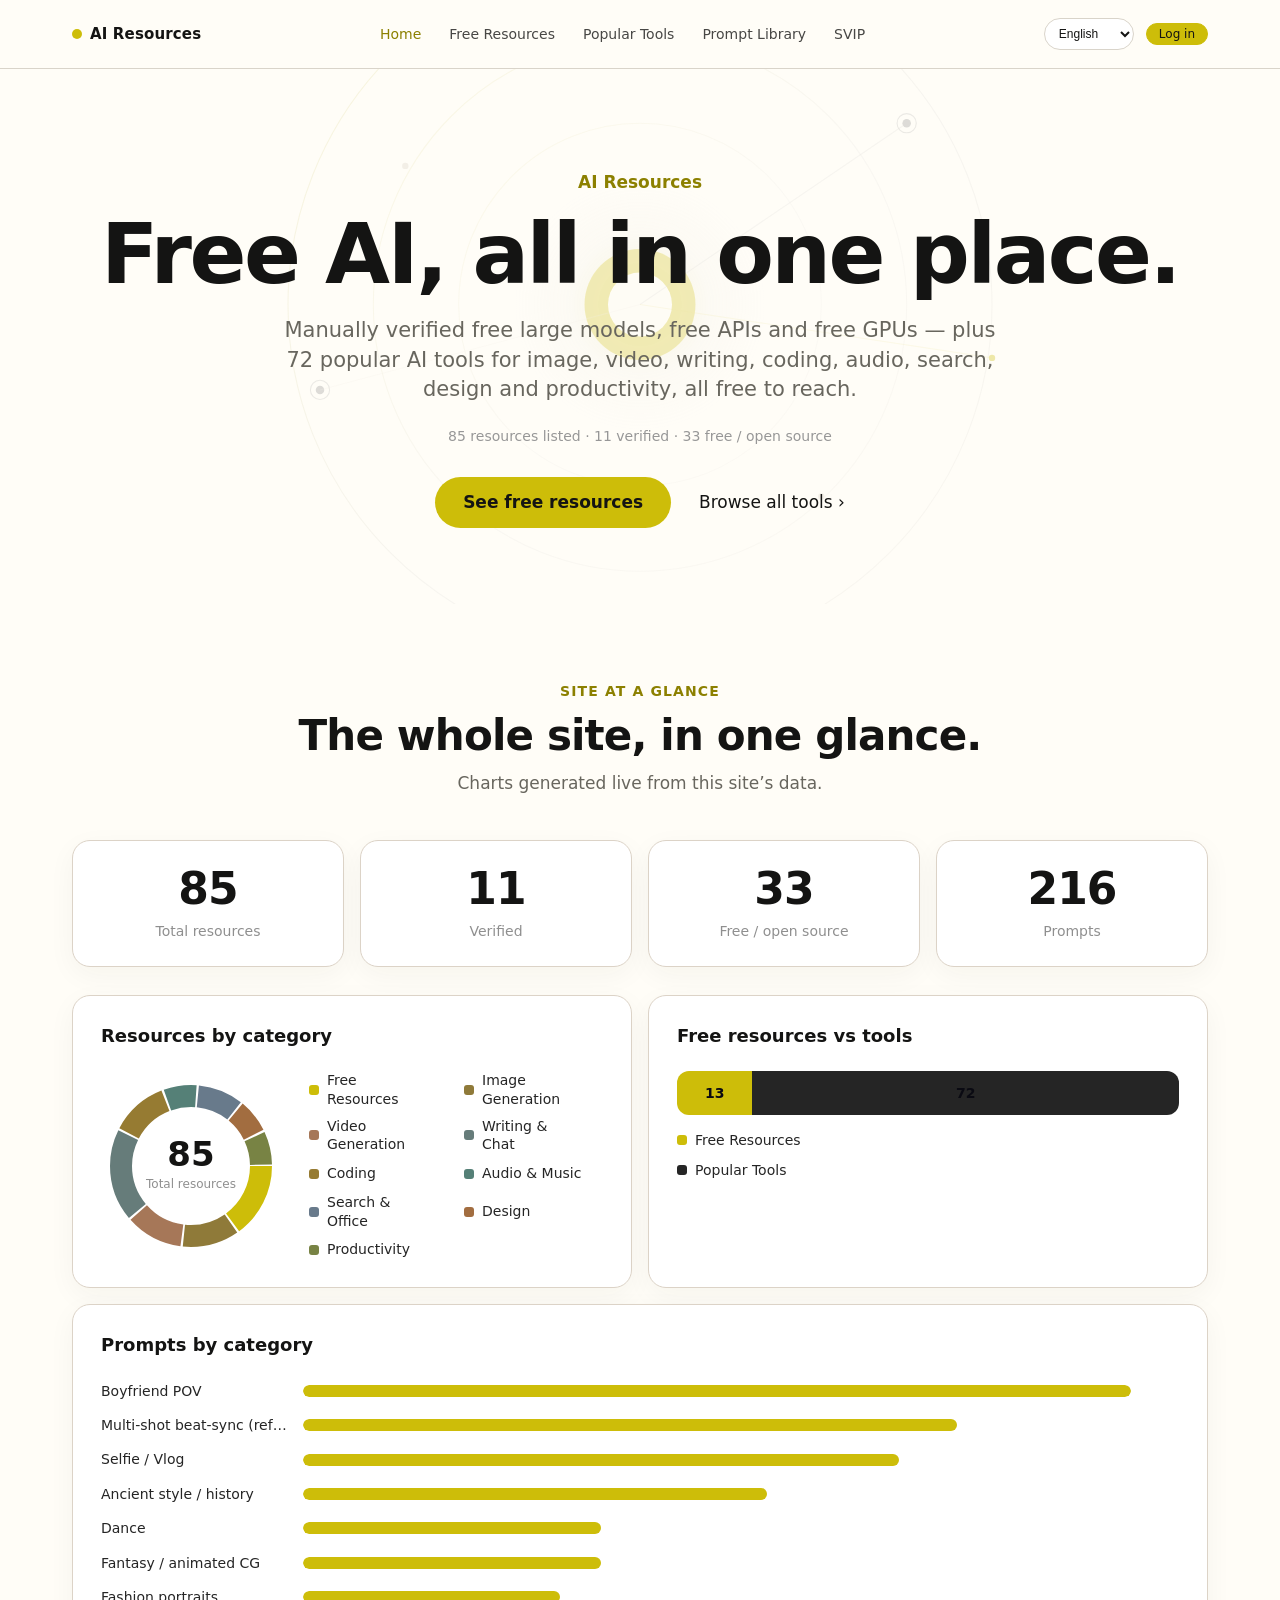
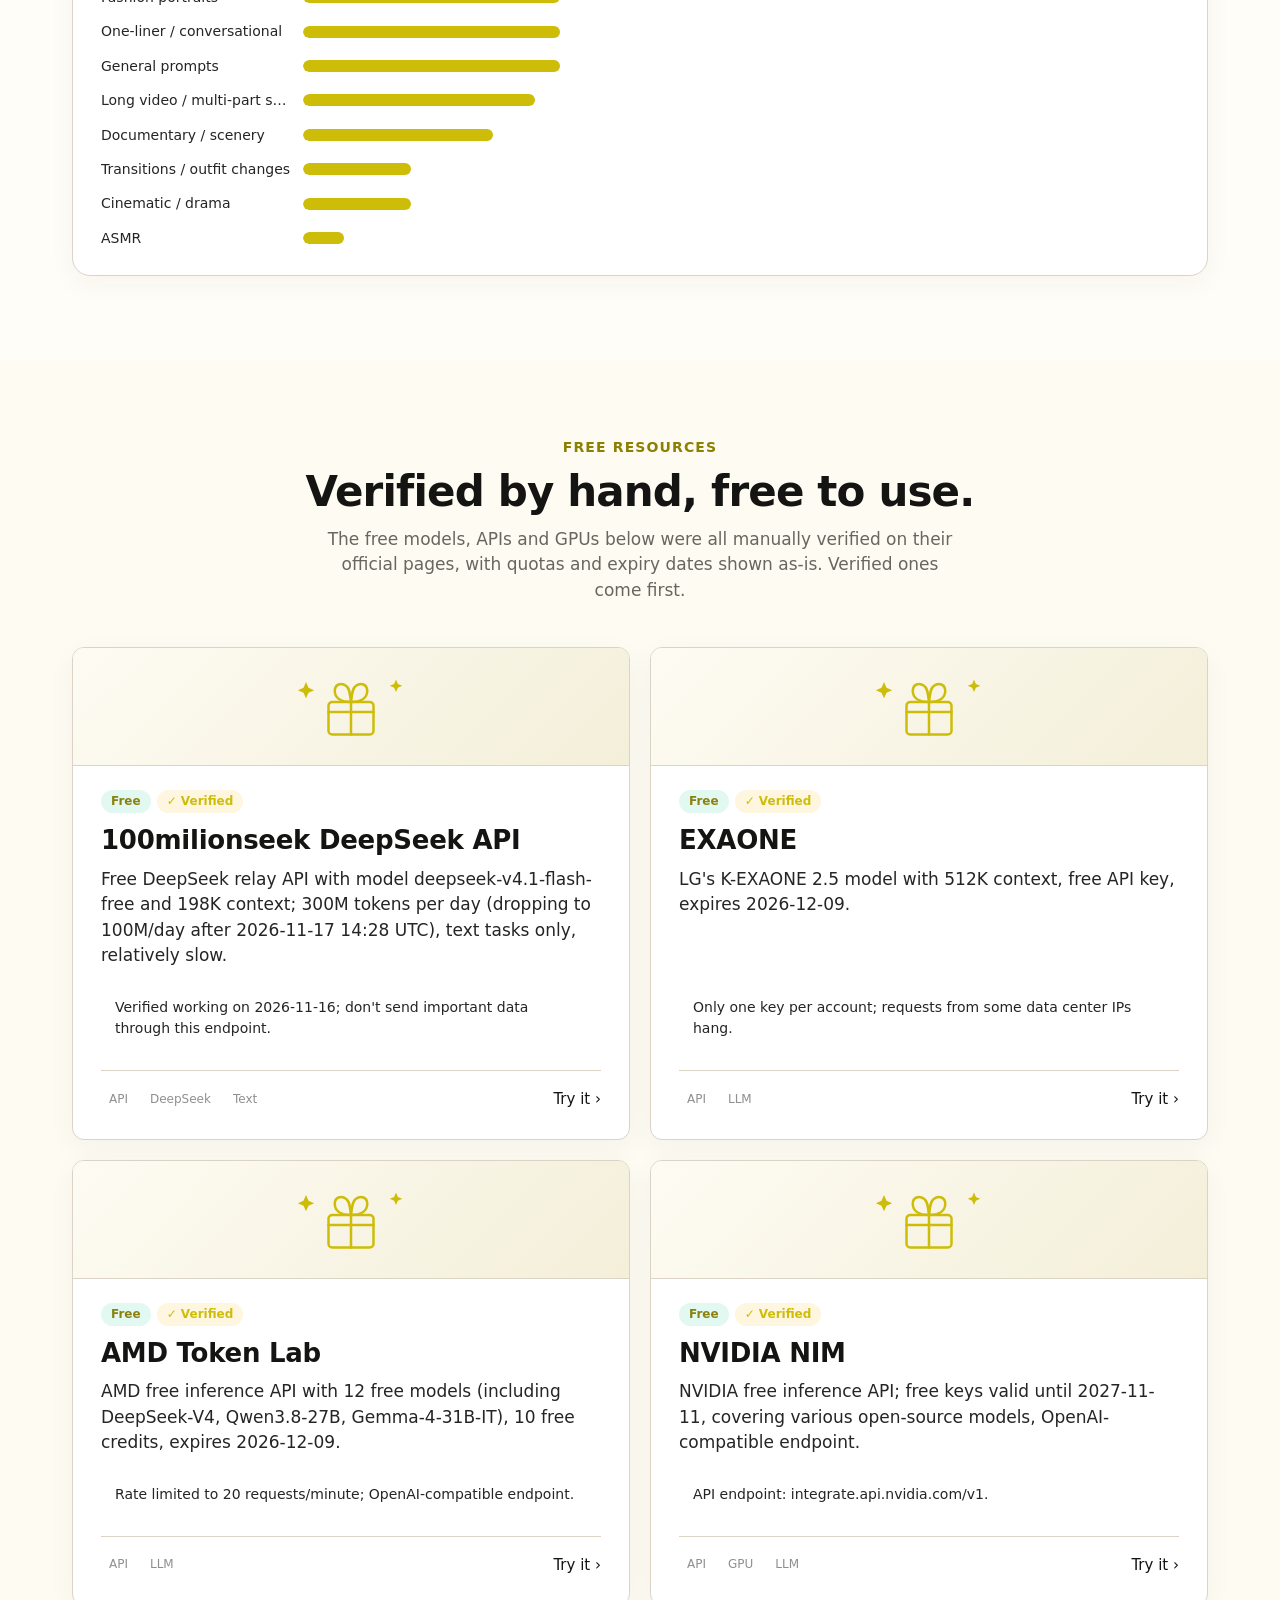
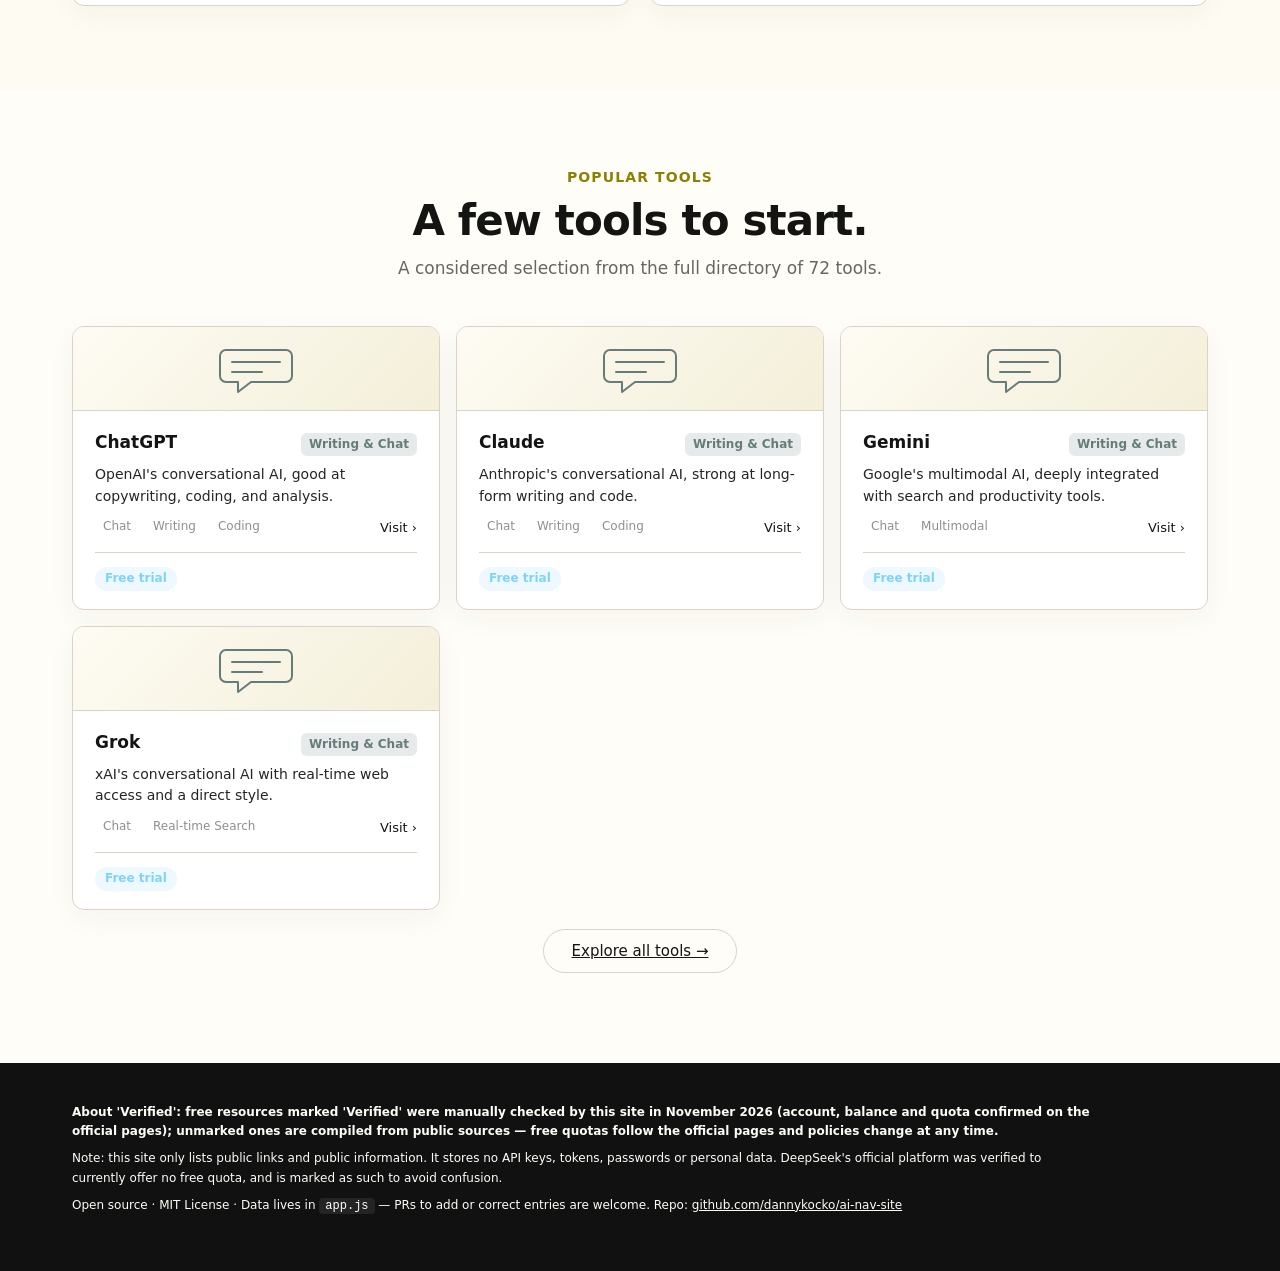
==== commit 8a05d637: "Restructure: multi-page site + b.ai exact palette (Codex) - Split single page into 5 real pages with" ====
--- a/index.html
+++ b/index.html
@@ -1,73 +1,43 @@
-<!DOCTYPE html>
-<html lang="zh-CN">
-<head>
-<meta charset="UTF-8">
-<meta name="viewport" content="width=device-width, initial-scale=1.0">
-<title>AI 资源导航 · 免费 AI 资源与热门 AI 工具合集</title>
-<meta name="description" content="AI 资源导航：人工核实的免费 AI 资源（免费 API、免费 GPU、免费模型）与热门 AI 工具合集（生图、生视频、写作、编程、音频、搜索、设计、效率）。">
-<link rel="stylesheet" href="styles.css">
-<link rel="icon" href="data:image/svg+xml,<svg xmlns='http://www.w3.org/2000/svg' viewBox='0 0 64 64'><rect width='64' height='64' rx='14' fill='%231d1d1f'/><text x='32' y='42' font-size='26' font-family='sans-serif' font-weight='bold' fill='white' text-anchor='middle'>AI</text></svg>">
-<script async src="https://pagead2.googlesyndication.com/pagead/js/adsbygoogle.js?client=ca-pub-4561887610959232" crossorigin="anonymous"></script>
-</head>
-<body>
-
-<nav class="apple-nav" aria-label="主导航">
-  <div class="nav-inner">
-    <a class="nav-logo" href="#" data-i18n="nav.logo">AI 资源导航</a>
-    <div class="nav-links">
-      <a href="#free" data-i18n="nav.free">免费资源</a>
-      <a href="#tools" data-i18n="nav.tools">热门工具</a>
-      <a href="#prompts" data-i18n="nav.prompts">提示词库</a>
-      <a href="#pricing">SVIP</a>
-      <a href="https://github.com/dannykocko/ai-nav-site" target="_blank" rel="noopener">GitHub</a>
-    </div>
-    <div class="nav-actions">
-      <button type="button" class="nav-auth" id="navAuth" data-i18n="pay.login">登录</button>
-      <select id="langSelect" class="lang-select" aria-label="Language / 语言"></select>
-    </div>
-  </div>
-</nav>
-
-<header class="hero">
+<!doctype html><html lang="en"><head><meta charset="UTF-8"><meta name="viewport" content="width=device-width, initial-scale=1"><title>AI Resource Navigator — Home</title><meta name="description" content="A curated navigator for free AI resources, tools, prompts, and membership."><link rel="stylesheet" href="styles.css"><script async src="https://pagead2.googlesyndication.com/pagead/js/adsbygoogle.js?client=ca-pub-4561887610959232" crossorigin="anonymous"></script></head><body><nav class="apple-nav" aria-label="Main navigation"><div class="nav-inner"><a class="nav-logo" href="index.html" data-i18n="nav.logo">AI Resource Navigator</a><div class="nav-links"><a href="index.html" data-i18n="nav.home">Home</a><a href="free.html" data-i18n="nav.free">Free resources</a><a href="tools.html" data-i18n="nav.tools">AI tools</a><a href="prompts.html" data-i18n="nav.prompts">Prompts</a><a href="svip.html" data-i18n="nav.svip">SVIP</a></div><div class="nav-actions"><select id="langSelect" class="lang-select" aria-label="Language"></select><button type="button" class="nav-auth" id="navAuth" data-i18n="pay.login">Log in</button></div></div></nav><header class="hero">
   <svg class="hero-art" viewBox="0 0 1200 560" preserveAspectRatio="xMidYMid slice" aria-hidden="true">
     <defs>
       <radialGradient id="orbGlow" cx="50%" cy="50%" r="50%">
-        <stop offset="0%" stop-color="#8b5cf6" stop-opacity="0.55"/>
-        <stop offset="55%" stop-color="#3b82f6" stop-opacity="0.22"/>
-        <stop offset="100%" stop-color="#3b82f6" stop-opacity="0"/>
+        <stop offset="0%" stop-color="#CDBD09" stop-opacity="0.55"/>
+        <stop offset="55%" stop-color="#D9D4CA" stop-opacity="0.22"/>
+        <stop offset="100%" stop-color="#D9D4CA" stop-opacity="0"/>
       </radialGradient>
       <linearGradient id="ringGrad" x1="0%" y1="0%" x2="100%" y2="100%">
-        <stop offset="0%" stop-color="#a78bfa" stop-opacity="0.8"/>
-        <stop offset="55%" stop-color="#38bdf8" stop-opacity="0.5"/>
-        <stop offset="100%" stop-color="#f472b6" stop-opacity="0.8"/>
+        <stop offset="0%" stop-color="#CDBD09" stop-opacity="0.8"/>
+        <stop offset="55%" stop-color="#979797" stop-opacity="0.5"/>
+        <stop offset="100%" stop-color="#dcd3c7" stop-opacity="0.8"/>
       </linearGradient>
     </defs>
     <circle cx="600" cy="250" r="330" fill="none" stroke="url(#ringGrad)" stroke-width="1" opacity="0.5"/>
     <circle cx="600" cy="250" r="250" fill="none" stroke="url(#ringGrad)" stroke-width="1" opacity="0.35"/>
     <circle cx="600" cy="250" r="170" fill="none" stroke="url(#ringGrad)" stroke-width="1" opacity="0.25"/>
     <circle cx="600" cy="250" r="120" fill="url(#orbGlow)"/>
-    <circle cx="600" cy="250" r="52" fill="#8b5cf6" opacity="0.85"/>
-    <circle cx="600" cy="250" r="30" fill="#c4b5fd"/>
-    <circle cx="850" cy="80" r="4" fill="#38bdf8"/>
-    <circle cx="380" cy="120" r="3" fill="#f472b6"/>
-    <circle cx="930" cy="300" r="3" fill="#a78bfa"/>
-    <circle cx="300" cy="330" r="4" fill="#38bdf8"/>
-    <circle cx="770" cy="430" r="3" fill="#f472b6"/>
-    <circle cx="470" cy="440" r="2.5" fill="#a3e635"/>
-    <circle cx="600" cy="0" r="3" fill="#fbbf24"/>
-    <circle cx="850" cy="80" r="9" fill="none" stroke="#38bdf8" stroke-width="1" opacity="0.6"/>
-    <circle cx="300" cy="330" r="9" fill="none" stroke="#38bdf8" stroke-width="1" opacity="0.6"/>
-    <line x1="600" y1="250" x2="850" y2="80" stroke="#38bdf8" stroke-width="1" opacity="0.25"/>
-    <line x1="600" y1="250" x2="300" y2="330" stroke="#f472b6" stroke-width="1" opacity="0.25"/>
-    <line x1="600" y1="250" x2="930" y2="300" stroke="#a78bfa" stroke-width="1" opacity="0.2"/>
+    <circle cx="600" cy="250" r="52" fill="#CDBD09" opacity="0.85"/>
+    <circle cx="600" cy="250" r="30" fill="#FEFBF3"/>
+    <circle cx="850" cy="80" r="4" fill="#979797"/>
+    <circle cx="380" cy="120" r="3" fill="#dcd3c7"/>
+    <circle cx="930" cy="300" r="3" fill="#CDBD09"/>
+    <circle cx="300" cy="330" r="4" fill="#979797"/>
+    <circle cx="770" cy="430" r="3" fill="#dcd3c7"/>
+    <circle cx="470" cy="440" r="2.5" fill="#979797"/>
+    <circle cx="600" cy="0" r="3" fill="#CDBD09"/>
+    <circle cx="850" cy="80" r="9" fill="none" stroke="#979797" stroke-width="1" opacity="0.6"/>
+    <circle cx="300" cy="330" r="9" fill="none" stroke="#979797" stroke-width="1" opacity="0.6"/>
+    <line x1="600" y1="250" x2="850" y2="80" stroke="#979797" stroke-width="1" opacity="0.25"/>
+    <line x1="600" y1="250" x2="300" y2="330" stroke="#dcd3c7" stroke-width="1" opacity="0.25"/>
+    <line x1="600" y1="250" x2="930" y2="300" stroke="#CDBD09" stroke-width="1" opacity="0.2"/>
   </svg>
   <p class="hero-eyebrow" data-i18n="hero.eyebrow">AI 资源导航</p>
   <h1 data-i18n="hero.h1">免费 AI，一站找全。</h1>
   <p class="hero-sub" data-i18n="hero.sub">人工核实的免费大模型、免费 API 与免费 GPU，再加 72 款热门 AI 工具——生图、生视频、写作、编程、音频、搜索、设计、效率，全部免费直达。</p>
   <p class="hero-stats" id="stats"></p>
   <div class="hero-cta">
-    <a class="btn-primary" href="#free" data-i18n="hero.ctaPrimary">看看免费资源</a>
-    <a class="btn-link" href="#tools" data-i18n="hero.ctaLink">浏览全部工具&nbsp;›</a>
+    <a class="btn-primary" href="free.html" data-i18n="hero.ctaPrimary">看看免费资源</a>
+    <a class="btn-link" href="tools.html" data-i18n="hero.ctaLink">浏览全部工具&nbsp;›</a>
   </div>
 </header>
 
@@ -111,123 +81,7 @@
   </div>
 </section>
 
-<section class="tools" id="tools" aria-label="热门 AI 工具">
-  <div class="wrap">
-    <div class="section-head">
-      <p class="eyebrow" data-i18n="tools.eyebrow">热门工具</p>
-      <h2 data-i18n="tools.h2">72 款热门 AI 工具。</h2>
-      <p class="section-sub" data-i18n="tools.sub">按分类浏览，或用搜索直达。</p>
-    </div>
-    <div class="toolbar">
-      <input id="search" type="search" placeholder="搜索工具名、描述或标签，如：视频、API、免费…" data-i18n-ph="tools.searchPh" autocomplete="off" aria-label="搜索工具">
-      <label class="free-only"><input type="checkbox" id="freeOnly"> <span data-i18n="tools.freeOnly">只看免费（含开源）</span></label>
-    </div>
-    <nav class="chips" id="chips" aria-label="分类筛选"></nav>
-    <p class="count" id="count"></p>
-    <div class="grid" id="grid"></div>
-    <p class="empty" id="empty" data-i18n="tools.empty" hidden>没有找到匹配的工具，换个关键词或分类试试。</p>
-  </div>
-</section>
-
-<section class="prompts" id="prompts" aria-label="提示词库">
-  <div class="wrap">
-    <div class="section-head">
-      <p class="eyebrow" data-i18n="prompts.eyebrow">提示词库</p>
-      <h2 data-i18n="prompts.h2">好提示词，一句话出片。</h2>
-      <p class="section-sub" data-i18n="prompts.sub">216 条精选提示词：204 条视频提示词来自开源合集，另有 12 条通用提示词。点复制，直接粘贴到你的 AI 工具里用。</p>
-      <p class="prompt-lang-note" data-i18n="prompts.note">提示词正文保持原文（中文或英文），照原样使用；仅标题与分类已翻译。</p>
-    </div>
-    <div class="toolbar">
-      <input id="promptSearch" type="search" placeholder="搜索提示词，如：古风、卡点、猫…" data-i18n-ph="prompts.searchPh" autocomplete="off" aria-label="搜索提示词">
-    </div>
-    <nav class="chips" id="promptChips" aria-label="提示词分类筛选"></nav>
-    <p class="count" id="promptCount"></p>
-    <div class="prompt-grid" id="promptGrid"></div>
-    <p class="empty" id="promptEmpty" data-i18n="prompts.empty" hidden>没有找到匹配的提示词，换个关键词或分类试试。</p>
-    <div class="load-more-wrap"><button type="button" class="btn-outline" id="promptMore" data-i18n="prompts.more" hidden>加载更多</button></div>
-    <p class="source-note" data-i18n-html="prompts.sourceNote">来源：视频提示词 204 条来自 <a href="https://github.com/apimodels/muse-video-prompts" target="_blank" rel="noopener">apimodels/muse-video-prompts</a>（开源合集，各条原作者与原文链接见卡片）；通用提示词 12 条来自 <a href="https://www.promptingguide.ai/prompts" target="_blank" rel="noopener">Prompt Engineering Guide</a>（MIT 协议）Prompt Hub。卡片配图为本站竖屏短剧剧照（《血汗钱被骗光，回村种出资本帝国》与《林默》）与 SDXL 测试图，按分类展示，仅作视觉参考，与提示词内容无直接对应。</p>
-  </div>
-</section>
-
-<section class="pricing" id="pricing" aria-label="SVIP 会员">
-  <div class="wrap">
-    <div class="section-head">
-      <p class="eyebrow" data-i18n="pricing.eyebrow">SVIP 会员</p>
-      <h2 data-i18n="pricing.h2">价格简单，按需开通。</h2>
-      <p class="section-sub" data-i18n="pricing.sub">解锁 AI 与 Agent 搭建、使用、落地业务的最新最全教程课程，持续更新。四档可选，支持 USDT 支付，到账自动开通。</p>
-      <div class="currency-toggle" role="group" aria-label="Currency">
-        <span class="cur-label" data-i18n="pricing.currency">货币</span>
-        <button type="button" class="cur-btn active" data-currency="usd">USD $</button>
-        <button type="button" class="cur-btn" data-currency="eur">EUR €</button>
-      </div>
-    </div>
-    <div class="member-bar" id="memberBar"></div>
-    <div class="pricing-grid">
-      <article class="price-card plan-month">
-        <h3 data-i18n="pricing.plan.month">一个月</h3>
-        <p class="price"><span class="currency">$</span><span class="price-amount">9.9</span></p>
-        <p class="per" data-per-plan="month"></p>
-        <ul class="benefits">
-          <li data-i18n="pricing.benefit1">AI / Agent 搭建全教程</li>
-          <li data-i18n="pricing.benefit2">使用指南</li>
-          <li data-i18n="pricing.benefit3">落地业务实战课程</li>
-          <li data-i18n="pricing.benefit4">持续更新</li>
-        </ul>
-        <button type="button" class="btn-primary price-btn" data-plan="month" data-i18n="pricing.btn">立即开通</button>
-      </article>
-      <article class="price-card plan-quarter">
-        <h3 data-i18n="pricing.plan.quarter">三个月</h3>
-        <p class="price"><span class="currency">$</span><span class="price-amount">19.9</span></p>
-        <p class="per" data-per-plan="quarter"></p>
-        <ul class="benefits">
-          <li data-i18n="pricing.benefit1">AI / Agent 搭建全教程</li>
-          <li data-i18n="pricing.benefit2">使用指南</li>
-          <li data-i18n="pricing.benefit3">落地业务实战课程</li>
-          <li data-i18n="pricing.benefit4">持续更新</li>
-        </ul>
-        <button type="button" class="btn-primary price-btn" data-plan="quarter" data-i18n="pricing.btn">立即开通</button>
-      </article>
-      <article class="price-card plan-half">
-        <h3 data-i18n="pricing.plan.half">半年</h3>
-        <p class="price"><span class="currency">$</span><span class="price-amount">29.9</span></p>
-        <p class="per" data-per-plan="half"></p>
-        <ul class="benefits">
-          <li data-i18n="pricing.benefit1">AI / Agent 搭建全教程</li>
-          <li data-i18n="pricing.benefit2">使用指南</li>
-          <li data-i18n="pricing.benefit3">落地业务实战课程</li>
-          <li data-i18n="pricing.benefit4">持续更新</li>
-        </ul>
-        <button type="button" class="btn-primary price-btn" data-plan="half" data-i18n="pricing.btn">立即开通</button>
-      </article>
-      <article class="price-card featured plan-year">
-        <span class="best-badge" data-i18n="pricing.best">最划算</span>
-        <h3 data-i18n="pricing.plan.year">一年</h3>
-        <p class="price"><span class="currency">$</span><span class="price-amount">69.9</span></p>
-        <p class="per" data-per-plan="year"></p>
-        <ul class="benefits">
-          <li data-i18n="pricing.benefit1">AI / Agent 搭建全教程</li>
-          <li data-i18n="pricing.benefit2">使用指南</li>
-          <li data-i18n="pricing.benefit3">落地业务实战课程</li>
-          <li data-i18n="pricing.benefit4">持续更新</li>
-        </ul>
-        <button type="button" class="btn-primary price-btn" data-plan="year" data-i18n="pricing.btn">立即开通</button>
-      </article>
-      <article class="price-card plan-lifetime">
-        <h3 data-i18n="pricing.plan.lifetime">永久</h3>
-        <p class="price"><span class="currency">$</span><span class="price-amount">99</span></p>
-        <p class="per" data-per-plan="lifetime"></p>
-        <ul class="benefits">
-          <li data-i18n="pricing.benefit1">AI / Agent 搭建全教程</li>
-          <li data-i18n="pricing.benefit2">使用指南</li>
-          <li data-i18n="pricing.benefit3">落地业务实战课程</li>
-          <li data-i18n="pricing.benefit4">持续更新</li>
-        </ul>
-        <button type="button" class="btn-primary price-btn" data-plan="lifetime" data-i18n="pricing.btn">立即开通</button>
-      </article>
-    </div>
-  </div>
-</section>
-
+<section class="tools featured-tools"><div class="wrap"><div class="section-head"><p class="eyebrow" data-i18n="nav.tools">热门工具</p><h2 data-i18n="home.featuredTools">精选工具。</h2><p class="section-sub" data-i18n="home.featuredSub">从 72 款工具中挑选，继续探索完整目录。</p></div><div class="grid" id="featuredTools"></div><p class="load-more-wrap"><a class="btn-outline" href="tools.html" data-i18n="home.allTools">浏览全部工具 →</a></p></div></section>
 <footer class="site-footer">
   <div class="wrap">
     <p><strong data-i18n="footer.p1">关于“已验证”：带「已验证」标记的免费资源是本站于 2026 年 11 月人工核实过的（账号、余额、额度均在官方页面确认）；未标记的为公开资料整理，免费额度以官方页面为准，各家政策随时会变。</strong></p>
@@ -236,214 +90,6 @@
   </div>
 </footer>
 
-<script src="app.js"></script>
-<script src="prompts.js"></script>
-<script src="i18n.js"></script>
-<script>
-(function () {
-  var grid = document.getElementById('grid');
-  var showcase = document.getElementById('showcase');
-  var showcaseSection = document.getElementById('free');
-  var chipsBox = document.getElementById('chips');
-  var searchInput = document.getElementById('search');
-  var freeOnlyBox = document.getElementById('freeOnly');
-  var countEl = document.getElementById('count');
-  var emptyEl = document.getElementById('empty');
-  var statsEl = document.getElementById('stats');
-  var activeCat = '全部';
-
-  // 分类强调色（与 styles.css 的 --cat-* 同一份色值）
-  var CAT_COLORS = {
-    '免费资源': '#34d399', '生图': '#a78bfa', '生视频': '#f472b6',
-    '写作对话': '#38bdf8', '编程': '#fbbf24', '音频音乐': '#2dd4bf',
-    '搜索办公': '#818cf8', '设计': '#fb923c', '效率': '#a3e635'
-  };
-  function catColor(c) { return CAT_COLORS[c] || '#8b5cf6'; }
-
-  // 每个分类一张小插画（内联 SVG 线稿，currentColor = 分类色）
-  var CAT_VISUALS = {
-    '免费资源': '<svg viewBox="0 0 120 64" fill="none" stroke="currentColor" stroke-width="2" stroke-linecap="round" stroke-linejoin="round"><rect x="42" y="28" width="36" height="26" rx="3"/><path d="M42 36h36M60 28v26"/><path d="M60 28c-9 0-13-4-13-9s5-7 9-4c3 2 3 6 4 13zm0 0c9 0 13-4 13-9s-5-7-9-4c-3 2-3 6-4 13z"/><path d="M24 12l2 4.5 4.5 2-4.5 2-2 4.5-2-4.5-4.5-2 4.5-2z" fill="currentColor" stroke="none"/><path d="M96 10l1.5 3.5 3.5 1.5-3.5 1.5L96 20l-1.5-3.5L91 15l3.5-1.5z" fill="currentColor" stroke="none"/></svg>',
-    '生图': '<svg viewBox="0 0 120 64" fill="none" stroke="currentColor" stroke-width="2" stroke-linecap="round" stroke-linejoin="round"><rect x="28" y="10" width="64" height="44" rx="6"/><circle cx="47" cy="24" r="5"/><path d="M28 46l14-15 12 12 10-8 12 11 4-4 12 12"/></svg>',
-    '生视频': '<svg viewBox="0 0 120 64" fill="none" stroke="currentColor" stroke-width="2" stroke-linecap="round" stroke-linejoin="round"><rect x="26" y="12" width="68" height="40" rx="8"/><path d="M52 24l18 8-18 8z" fill="currentColor" stroke="none"/><path d="M34 18v28M86 18v28" opacity="0.45"/></svg>',
-    '写作对话': '<svg viewBox="0 0 120 64" fill="none" stroke="currentColor" stroke-width="2" stroke-linecap="round" stroke-linejoin="round"><path d="M30 14h60a6 6 0 016 6v20a6 6 0 01-6 6H55l-13 10v-10H30a6 6 0 01-6-6V20a6 6 0 016-6z"/><path d="M36 26h48M36 36h30"/></svg>',
-    '编程': '<svg viewBox="0 0 120 64" fill="none" stroke="currentColor" stroke-width="2" stroke-linecap="round" stroke-linejoin="round"><path d="M44 20l-14 12 14 12M76 20l14 12-14 12M67 14l-14 36"/></svg>',
-    '音频音乐': '<svg viewBox="0 0 120 64" fill="none" stroke="currentColor" stroke-width="2" stroke-linecap="round"><path d="M34 26v12M44 18v28M54 24v16M64 14v36M74 22v20M84 28v8"/></svg>',
-    '搜索办公': '<svg viewBox="0 0 120 64" fill="none" stroke="currentColor" stroke-width="2" stroke-linecap="round" stroke-linejoin="round"><circle cx="50" cy="30" r="14"/><path d="M60 40l12 12"/><path d="M84 16h12M84 24h12M84 32h8" opacity="0.55"/></svg>',
-    '设计': '<svg viewBox="0 0 120 64" fill="none" stroke="currentColor" stroke-width="2" stroke-linecap="round" stroke-linejoin="round"><path d="M60 10l14 22-14 26-14-26z"/><circle cx="60" cy="26" r="4"/><path d="M46 32l-8 20 10-4M74 32l8 20-10-4"/></svg>',
-    '效率': '<svg viewBox="0 0 120 64" fill="currentColor" stroke="none"><path d="M66 8L40 38h14l-6 18 26-30H60l6-18z"/></svg>'
-  };
-  function catVisual(c) { return CAT_VISUALS[c] || CAT_VISUALS['效率']; }
-
-  // 一眼看全站：数字卡片 + 环形图 + 免费/工具分段条 + 提示词条形图（全部由数据实时算出）
-  function renderGlance() {
-    var total = DATA.length;
-    var verified = DATA.filter(function (e) { return e.v; }).length;
-    var freeN = DATA.filter(function (e) { return e.p === '免费' || e.p === '开源'; }).length;
-    var tiles = [
-      { n: total, label: I18N.t('stats.tileTotal') },
-      { n: verified, label: I18N.t('stats.tileVerified') },
-      { n: freeN, label: I18N.t('stats.tileFree') },
-      { n: PROMPTS.length, label: I18N.t('stats.tilePrompts') }
-    ];
-    document.getElementById('glanceTiles').innerHTML = tiles.map(function (t) {
-      return '<div class="tile"><div class="tile-num">' + t.n + '</div><div class="tile-label">' + t.label + '</div></div>';
-    }).join('');
-
-    var cats = CATEGORIES.filter(function (c) { return c !== '全部'; });
-    var counts = cats.map(function (c) { return DATA.filter(function (e) { return e.c === c; }).length; });
-    var R = 70, CIRC = 2 * Math.PI * R, offset = 0;
-    var segs = counts.map(function (n, i) {
-      var len = n / total * CIRC;
-      var s = '<circle cx="90" cy="90" r="' + R + '" fill="none" stroke="' + catColor(cats[i]) + '" stroke-width="22" stroke-dasharray="' + Math.max(len - 2, 0).toFixed(1) + ' ' + CIRC.toFixed(1) + '" stroke-dashoffset="' + (-offset).toFixed(1) + '"/>';
-      offset += len;
-      return s;
-    }).join('');
-    document.getElementById('donutWrap').innerHTML =
-      '<svg width="180" height="180" viewBox="0 0 180 180">' + segs + '</svg>' +
-      '<div class="donut-center"><div class="donut-total">' + total + '</div><div class="donut-label">' + I18N.t('stats.tileTotal') + '</div></div>';
-    document.getElementById('donutLegend').innerHTML = cats.map(function (c, i) {
-      return '<div class="legend-item"><span class="dot" style="background:' + catColor(c) + '"></span><span class="lg-name">' + I18N.cat(c) + '</span><span class="lg-n">' + counts[i] + '</span></div>';
-    }).join('');
-
-    var freeRes = freeResources.length, toolsN = tools.length;
-    var fp = Math.round(freeRes / total * 100);
-    document.getElementById('splitBar').innerHTML =
-      '<div class="split-seg" style="width:' + fp + '%;background:#34d399">' + freeRes + '</div>' +
-      '<div class="split-seg" style="width:' + (100 - fp) + '%;background:#8b5cf6">' + toolsN + '</div>';
-    document.getElementById('splitLabels').innerHTML =
-      '<div class="legend-item"><span class="dot" style="background:#34d399"></span><span class="lg-name">' + I18N.cat('免费资源') + '</span><span class="lg-n">' + freeRes + '</span></div>' +
-      '<div class="legend-item"><span class="dot" style="background:#8b5cf6"></span><span class="lg-name">' + I18N.t('nav.tools') + '</span><span class="lg-n">' + toolsN + '</span></div>';
-
-    var pcats = PROMPT_CATEGORIES.map(function (c) {
-      return { c: c, n: PROMPTS.filter(function (p) { return p.cat === c; }).length };
-    }).sort(function (a, b) { return b.n - a.n; });
-    var max = pcats[0].n;
-    document.getElementById('promptBars').innerHTML = pcats.map(function (p) {
-      return '<div class="bar-row"><span class="bar-label">' + I18N.cat(p.c) + '</span>' +
-        '<div class="bar-track"><div class="bar-fill" style="width:' + Math.round(p.n / max * 100) + '%"></div></div>' +
-        '<span class="bar-count">' + p.n + '</span></div>';
-    }).join('');
-  }
-
-  // 给每条数据挂上在 DATA 里的下标，供 i18n 查翻译
-  DATA.forEach(function (e, i) { e._idx = i; });
-
-  // 免费资源单独成区展示（已验证的排在前面）；其余 72 个为热门工具网格
-  var freeResources = DATA.filter(function (e) { return e.c === '免费资源'; });
-  freeResources.sort(function (a, b) { return (b.v ? 1 : 0) - (a.v ? 1 : 0); });
-  var tools = DATA.filter(function (e) { return e.c !== '免费资源'; });
-
-  var verifiedCount = DATA.filter(function (e) { return e.v; }).length;
-  var freeCount = DATA.filter(function (e) { return e.p === '免费' || e.p === '开源'; }).length;
-
-  // 分类按钮（免费资源已有单独展区，不再出现在筛选里）；标签随语言切换重建，值始终用中文原名
-  var toolCats = CATEGORIES.filter(function (c) { return c !== '免费资源'; });
-  function buildChips() {
-    chipsBox.innerHTML = '';
-    toolCats.forEach(function (cat) {
-      var b = document.createElement('button');
-      b.type = 'button';
-      b.className = 'chip' + (cat === activeCat ? ' active' : '');
-      b.style.setProperty('--cat', catColor(cat));
-      b.innerHTML = '<span class="chip-dot"></span>';
-      b.appendChild(document.createTextNode(I18N.cat(cat)));
-      b.addEventListener('click', function () {
-        activeCat = cat;
-        Array.prototype.forEach.call(chipsBox.children, function (c) { c.classList.remove('active'); });
-        b.classList.add('active');
-        render();
-      });
-      chipsBox.appendChild(b);
-    });
-  }
-
-  function priceClass(p) {
-    return { '免费': 'free', '免费试用': 'trial', '付费': 'paid', '开源': 'oss' }[p] || '';
-  }
-
-  function badgesHTML(e) {
-    var s = '<span class="badge ' + priceClass(e.p) + '">' + I18N.price(e.p) + '</span>';
-    if (e.v) s += '<span class="badge verified">' + I18N.t('badge.verified') + '</span>';
-    return s;
-  }
-
-  function descOf(e) {
-    var tr = I18N.desc(e._idx);
-    return tr ? tr.d : e.d;
-  }
-  function noteOf(e) {
-    var tr = I18N.desc(e._idx);
-    return tr ? tr.note : (e.note || '');
-  }
-  function tagsHTML(e) {
-    var tr = I18N.desc(e._idx);
-    var tags = tr ? tr.tags : (e.t || []);
-    return tags.map(function (t) { return '<span class="tag">' + t + '</span>'; }).join('');
-  }
-
-  function matches(e, q) {
-    if (!q) return true;
-    var tr = I18N.desc(e._idx);
-    var hay = (e.n + ' ' + e.d + ' ' + (e.t || []).join(' ') + ' ' +
-      (tr ? tr.d + ' ' + (tr.note || '') + ' ' + (tr.tags || []).join(' ') + ' ' : '') + e.u).toLowerCase();
-    return hay.indexOf(q) !== -1;
-  }
-
-  function showcaseHTML(e) {
-    var note = noteOf(e) ? '<p class="sc-note">' + noteOf(e) + '</p>' : '';
-    return '<article class="sc-card reveal" style="--cat:' + catColor(e.c) + '">' +
-      '<div class="sc-visual">' + catVisual(e.c) + '</div>' +
-      '<div class="sc-body">' +
-      '<p class="sc-eyebrow">' + badgesHTML(e) + '</p>' +
-      '<h3 class="sc-name"><a href="' + e.u + '" target="_blank" rel="noopener">' + e.n + '</a></h3>' +
-      '<p class="sc-desc">' + descOf(e) + '</p>' + note +
-      '<div class="sc-bottom"><div class="tags">' + tagsHTML(e) + '</div>' +
-      '<a class="sc-cta" href="' + e.u + '" target="_blank" rel="noopener">' + I18N.t('tools.use') + '</a></div>' +
-      '</div></article>';
-  }
-
-  function cardHTML(e) {
-    var note = noteOf(e) ? '<p class="note">' + noteOf(e) + '</p>' : '';
-    return '<article class="card reveal" style="--cat:' + catColor(e.c) + '">' +
-      '<div class="card-visual">' + catVisual(e.c) + '</div>' +
-      '<div class="card-body">' +
-      '<div class="card-top"><a class="name" href="' + e.u + '" target="_blank" rel="noopener">' + e.n + '</a>' +
-      '<span class="cat">' + I18N.cat(e.c) + '</span></div>' +
-      '<p class="desc">' + descOf(e) + '</p>' + note +
-      '<div class="card-bottom"><div class="tags">' + tagsHTML(e) + '</div>' +
-      '<a class="visit" href="' + e.u + '" target="_blank" rel="noopener">' + I18N.t('tools.visit') + '</a></div>' +
-      '<div class="badges">' + badgesHTML(e) + '</div>' +
-      '</div></article>';
-  }
-
-  function render() {
-    statsEl.textContent = I18N.tf('stats', { total: DATA.length, verified: verifiedCount, free: freeCount });
-    var q = searchInput.value.trim().toLowerCase();
-
-    // 搜索同时过滤免费资源展区；无匹配时整区收起
-    var shown = freeResources.filter(function (e) { return matches(e, q); });
-    showcase.innerHTML = shown.map(showcaseHTML).join('');
-    showcaseSection.style.display = shown.length ? '' : 'none';
-
-    var list = tools.filter(function (e) {
-      if (activeCat !== '全部' && e.c !== activeCat) return false;
-      if (freeOnlyBox.checked && !(e.p === '免费' || e.p === '开源')) return false;
-      return matches(e, q);
-    });
-    grid.innerHTML = list.map(cardHTML).join('');
-    countEl.textContent = I18N.tf('tools.count', { n: list.length }) +
-      (activeCat !== '全部' ? I18N.tf('tools.countCat', { cat: I18N.cat(activeCat) }) : '');
-    emptyEl.hidden = list.length > 0;
-  }
-
-  searchInput.addEventListener('input', render);
-  freeOnlyBox.addEventListener('change', render);
-  buildChips();
-  render();
-  renderGlance();
-  if (window.I18N) I18N.onChange(function () { buildChips(); render(); renderGlance(); });
-})();
-</script>
 <div class="toast" id="toast" role="status" aria-live="polite" data-i18n="toast">已复制 ✓</div>
 
 <!-- SVIP 登录 / 注册弹窗 -->
@@ -482,134 +128,4 @@
   </div>
 </div>
 
-<script src="pay.js"></script>
-
-<script>
-(function () {
-  // ---------- 提示词库 ----------
-  var grid = document.getElementById('promptGrid');
-  var chipsBox = document.getElementById('promptChips');
-  var searchInput = document.getElementById('promptSearch');
-  var countEl = document.getElementById('promptCount');
-  var emptyEl = document.getElementById('promptEmpty');
-  var moreBtn = document.getElementById('promptMore');
-  var activeCat = '全部';
-  var limit = 48;
-  var PAGE = 48;
-
-  var byId = {};
-  PROMPTS.forEach(function (p) { byId[p.id] = p; });
-
-  // 分类配图渐变（图片加载失败时兜底显示）
-  var GRADIENTS = [
-    ['#f6d365', '#fda085'], ['#a8c0ff', '#3f2b96'], ['#fbc2eb', '#a6c1ee'],
-    ['#84fab0', '#8fd3f4'], ['#ff9a9e', '#fecfef'], ['#a18cd1', '#fbc2eb'],
-    ['#ffecd2', '#fcb69f'], ['#667eea', '#764ba2'], ['#89f7fe', '#66a6ff'],
-    ['#f093fb', '#f5576c'], ['#43e97b', '#38f9d7'], ['#fa709a', '#fee140'],
-    ['#30cfd0', '#330867'], ['#5ee7df', '#b490ca']
-  ];
-  function coverStyle(cat) {
-    var i = PROMPT_CATEGORIES.indexOf(cat);
-    if (i < 0) i = 0;
-    var g = GRADIENTS[i % GRADIENTS.length];
-    var img = PROMPT_COVERS[cat] || '';
-    return 'background-image: url(\'' + img + '\'), linear-gradient(135deg, ' + g[0] + ', ' + g[1] + ');';
-  }
-  function esc(s) {
-    return String(s).replace(/&/g, '&amp;').replace(/</g, '&lt;').replace(/>/g, '&gt;');
-  }
-
-  // 分类按钮（标签随语言切换重建，值始终用中文原名）
-  function buildChips() {
-    chipsBox.innerHTML = '';
-    var cats = ['全部'].concat(PROMPT_CATEGORIES);
-    cats.forEach(function (cat) {
-      var b = document.createElement('button');
-      b.type = 'button';
-      b.className = 'chip' + (cat === activeCat ? ' active' : '');
-      b.textContent = I18N.cat(cat);
-      b.addEventListener('click', function () {
-        activeCat = cat;
-        limit = PAGE;
-        Array.prototype.forEach.call(chipsBox.children, function (c) { c.classList.remove('active'); });
-        b.classList.add('active');
-        render();
-      });
-      chipsBox.appendChild(b);
-    });
-  }
-
-  function titleOf(p) {
-    var tr = I18N.title(p.id);
-    return tr || p.title;
-  }
-
-  function cardHTML(p) {
-    var meta = [];
-    if (p.aspect) meta.push(p.aspect);
-    if (p.seconds) meta.push(p.seconds + I18N.t('prompts.seconds'));
-    if (!meta.length) meta.push(p.source === 'prompt-engineering-guide' ? I18N.t('prompts.metaGeneral') : I18N.t('prompts.metaVideo'));
-    var src = p.url ? '<a class="p-src" href="' + p.url + '" target="_blank" rel="noopener">' + I18N.t('prompts.src') + '</a>' : '';
-    return '<article class="p-card reveal">' +
-      '<div class="p-cover" style="' + coverStyle(p.cat) + '"><span class="p-cat">' + esc(I18N.cat(p.cat)) + '</span></div>' +
-      '<div class="p-body">' +
-      '<h3 class="p-title">' + esc(titleOf(p)) + '</h3>' +
-      '<p class="p-meta">' + meta.join(' · ') + '</p>' +
-      '<p class="p-text">' + esc(p.text) + '</p>' +
-      '<div class="p-foot"><button type="button" class="copy-btn" data-id="' + p.id + '">' + I18N.t('prompts.copy') + '</button>' + src + '</div>' +
-      '</div></article>';
-  }
-
-  function render() {
-    var q = searchInput.value.trim().toLowerCase();
-    var list = PROMPTS.filter(function (p) {
-      if (activeCat !== '全部' && p.cat !== activeCat) return false;
-      if (!q) return true;
-      var hay = (titleOf(p) + ' ' + p.title + ' ' + I18N.cat(p.cat) + ' ' + p.cat + ' ' + p.text).toLowerCase();
-      return hay.indexOf(q) !== -1;
-    });
-    var shown = list.slice(0, limit);
-    grid.innerHTML = shown.map(cardHTML).join('');
-    countEl.textContent = I18N.tf('prompts.count', { n: list.length }) +
-      (list.length > shown.length ? I18N.tf('prompts.countShown', { s: shown.length }) : '') +
-      (activeCat !== '全部' ? I18N.tf('prompts.countCat', { cat: I18N.cat(activeCat) }) : '');
-    emptyEl.hidden = list.length > 0;
-    moreBtn.hidden = list.length <= shown.length;
-  }
-
-  searchInput.addEventListener('input', function () { limit = PAGE; render(); });
-  moreBtn.addEventListener('click', function () { limit += PAGE; render(); });
-
-  grid.addEventListener('click', function (ev) {
-    var btn = ev.target.closest ? ev.target.closest('.copy-btn') : null;
-    if (!btn) return;
-    var p = byId[btn.getAttribute('data-id')];
-    if (!p) return;
-    function done() {
-      btn.textContent = I18N.t('prompts.copied');
-      btn.classList.add('done');
-      setTimeout(function () { btn.textContent = I18N.t('prompts.copy'); btn.classList.remove('done'); }, 1800);
-    }
-    if (navigator.clipboard && navigator.clipboard.writeText) {
-      navigator.clipboard.writeText(p.text).then(done, function () { fallbackCopy(p.text, done); });
-    } else {
-      fallbackCopy(p.text, done);
-    }
-  });
-  function fallbackCopy(text, done) {
-    var ta = document.createElement('textarea');
-    ta.value = text;
-    ta.style.position = 'fixed';
-    ta.style.opacity = '0';
-    document.body.appendChild(ta);
-    ta.select();
-    try { document.execCommand('copy'); done(); } catch (e) { /* 复制失败时保持按钮不变 */ }
-    document.body.removeChild(ta);
-  }
-  buildChips();
-  render();
-  if (window.I18N) I18N.onChange(function () { buildChips(); render(); });
-})();
-</script>
-</body>
-</html>
+<script src="i18n.js"></script><script src="app.js"></script><script src="prompts.js"></script><script src="pay.js"></script></body></html>
--- a/styles.css
+++ b/styles.css
@@ -1077,3 +1077,65 @@
   .nav-auth { padding: 8px 12px; font-size: 13px; min-height: 36px; }
   .order-qr { width: 220px; height: 220px; }
 }
+
+/* b.ai warm cream palette and editorial layout */
+:root {
+  --text:#141413; --body:#252525; --muted:#8f8f8f; --faint:#979797; --link:#141413;
+  --blue:#CDBD09; --blue-hover:#b6a800; --grad:#CDBD09; --bg:#FFFDF7; --bg2:#FEFBF3;
+  --card:#fff; --card2:#fcfcfc; --border:#D9D4CA; --card-border:#dcd3c7;
+  --nav-bg:rgba(255,253,247,.94); --green:#8a8110; --gold:#CDBD09; --purple:#70671a;
+  --cat-free:#9b8f12; --cat-img:#8f7a39; --cat-video:#a67758; --cat-write:#667c7a; --cat-code:#967b32;
+  --cat-audio:#558077; --cat-search:#687a8b; --cat-design:#a26d40; --cat-eff:#788344;
+}
+body { background:#FFFDF7; color:#141413; font-family:system-ui,-apple-system,"Segoe UI","Helvetica Neue",Arial,sans-serif; }
+a { color:#141413; }
+.apple-nav { border-bottom:1px solid #D9D4CA; background:rgba(255,253,247,.96); backdrop-filter:blur(12px); }
+.nav-inner { max-width:1180px; height:68px; }
+.nav-logo,.nav-links a { color:#141413; }
+.nav-logo { font-weight:750; }
+.nav-logo::before { background:#CDBD09; border-radius:50%; }
+.nav-links a { opacity:.78; font-size:14px; }
+.nav-links a:hover,.nav-links a[aria-current="page"] { opacity:1; color:#8c8000; }
+.lang-select { color:#141413; background:#fff; border-color:#D9D4CA; padding:7px 10px; }
+.nav-auth { color:#141413; background:#CDBD09; border-color:#CDBD09; }
+.nav-auth:hover { background:#b6a800; }
+.hero { padding:100px 22px 76px; background:var(--bg); }
+.hero-art { opacity:.32; }
+.hero h1 { background:none; -webkit-text-fill-color:#141413; color:#141413; font-weight:800; font-size:clamp(46px,7vw,84px); }
+.hero-eyebrow { background:none; -webkit-text-fill-color:#8c8000; color:#8c8000; }
+.hero-sub,.section-sub { color:#68665e; }
+.btn-primary,.price-btn { background:#CDBD09; color:#141413; border-color:#CDBD09; font-weight:700; }
+.btn-primary:hover,.price-btn:hover { background:#b6a800; }
+.btn-link,.link-btn,.sc-cta,.visit { color:#141413; }
+.glance,.tools,.prompts,.pricing { background:#FFFDF7; }
+.showcase { background:#FEFBF3; }
+.section-head h2,.chart-title,.sc-name,.name,.card-top .name { color:#141413; }
+.eyebrow { background:none; -webkit-text-fill-color:#8c8000; color:#8c8000; }
+.tile,.chart-panel,.sc-card,.card,.prompt-card,.price-card,.member-bar { background:#fff; border-color:#dcd3c7; box-shadow:0 8px 28px rgba(40,35,10,.045); }
+.tile-num,.donut-total { background:none; -webkit-text-fill-color:#141413; color:#141413; }
+.bar-fill,.split-seg:first-child { background:#CDBD09 !important; }
+.split-seg:last-child { background:#252525 !important; }
+.chip { color:#252525; border-color:#D9D4CA; background:#fff; }
+.chip.active { color:#141413; border-color:#CDBD09; background:#f5edb0; }
+.card-visual,.sc-visual { background:linear-gradient(135deg,#FEFBF3,#f3efd9); }
+.card,.sc-card { border-radius:12px; }
+.site-footer { background:#111111; color:#FFFDF7; border:0; }
+.site-footer a,.site-footer strong { color:#FFFDF7; }
+.modal-backdrop { background:rgba(20,20,19,.56); }
+.modal-card { color:#141413; background:#FFFDF7; border:1px solid #D9D4CA; }
+.modal-card h3,#authForm label { color:#141413; }
+.modal-sub,.auth-switch { color:#68665e; }
+.auth-tab { color:#252525; background:#FEFBF3; border-color:#D9D4CA; }
+.auth-tab.active { background:#CDBD09; border-color:#CDBD09; color:#141413; }
+#authForm input { color:#141413; background:#fff; border-color:#D9D4CA; }
+#authForm input:focus { border-color:#CDBD09; box-shadow:0 0 0 3px rgba(205,189,9,.2); }
+@media(max-width:760px) { .nav-inner {height:auto; min-height:62px; flex-wrap:wrap; padding-top:10px; padding-bottom:10px}.nav-links {order:3;width:100%;justify-content:space-between;gap:8px;overflow:auto}.nav-links a{font-size:12px}.hero{padding-top:70px} }
+.p-cover { color:#141413; }
+.p-cover .p-cat { color:#141413; background:rgba(255,253,247,.82); border:1px solid #dcd3c7; }
+.price-card h3 { color:#141413; }
+.price-card.featured { background:#fff; border-color:#CDBD09; color:#141413; }
+.price-card.featured .per { color:#8f8f8f; }
+.price-card.featured .benefits { border-top-color:#dcd3c7; }
+.price-card.featured .benefits li { color:#252525; }
+.price-card.featured .btn-primary { background:#CDBD09; color:#141413; }
+.price-card.featured .btn-primary:hover { background:#b6a800; filter:none; }
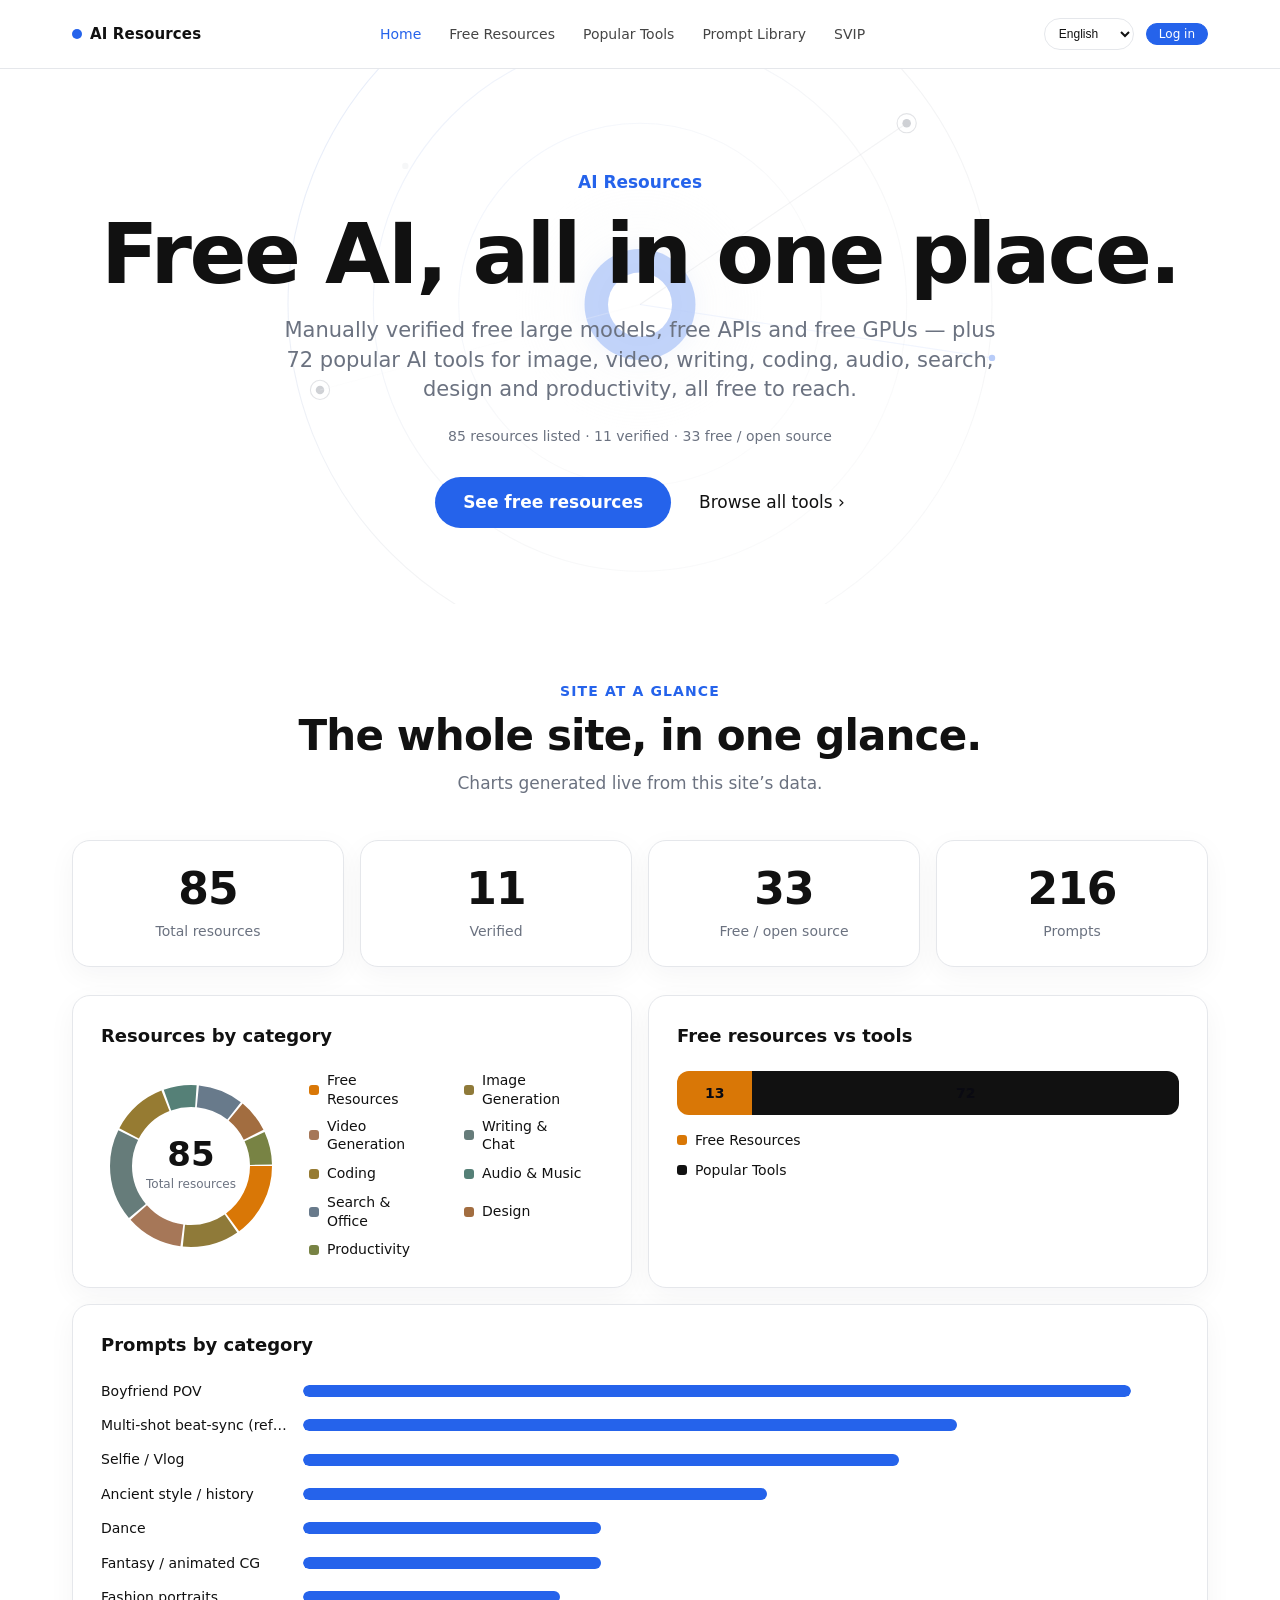
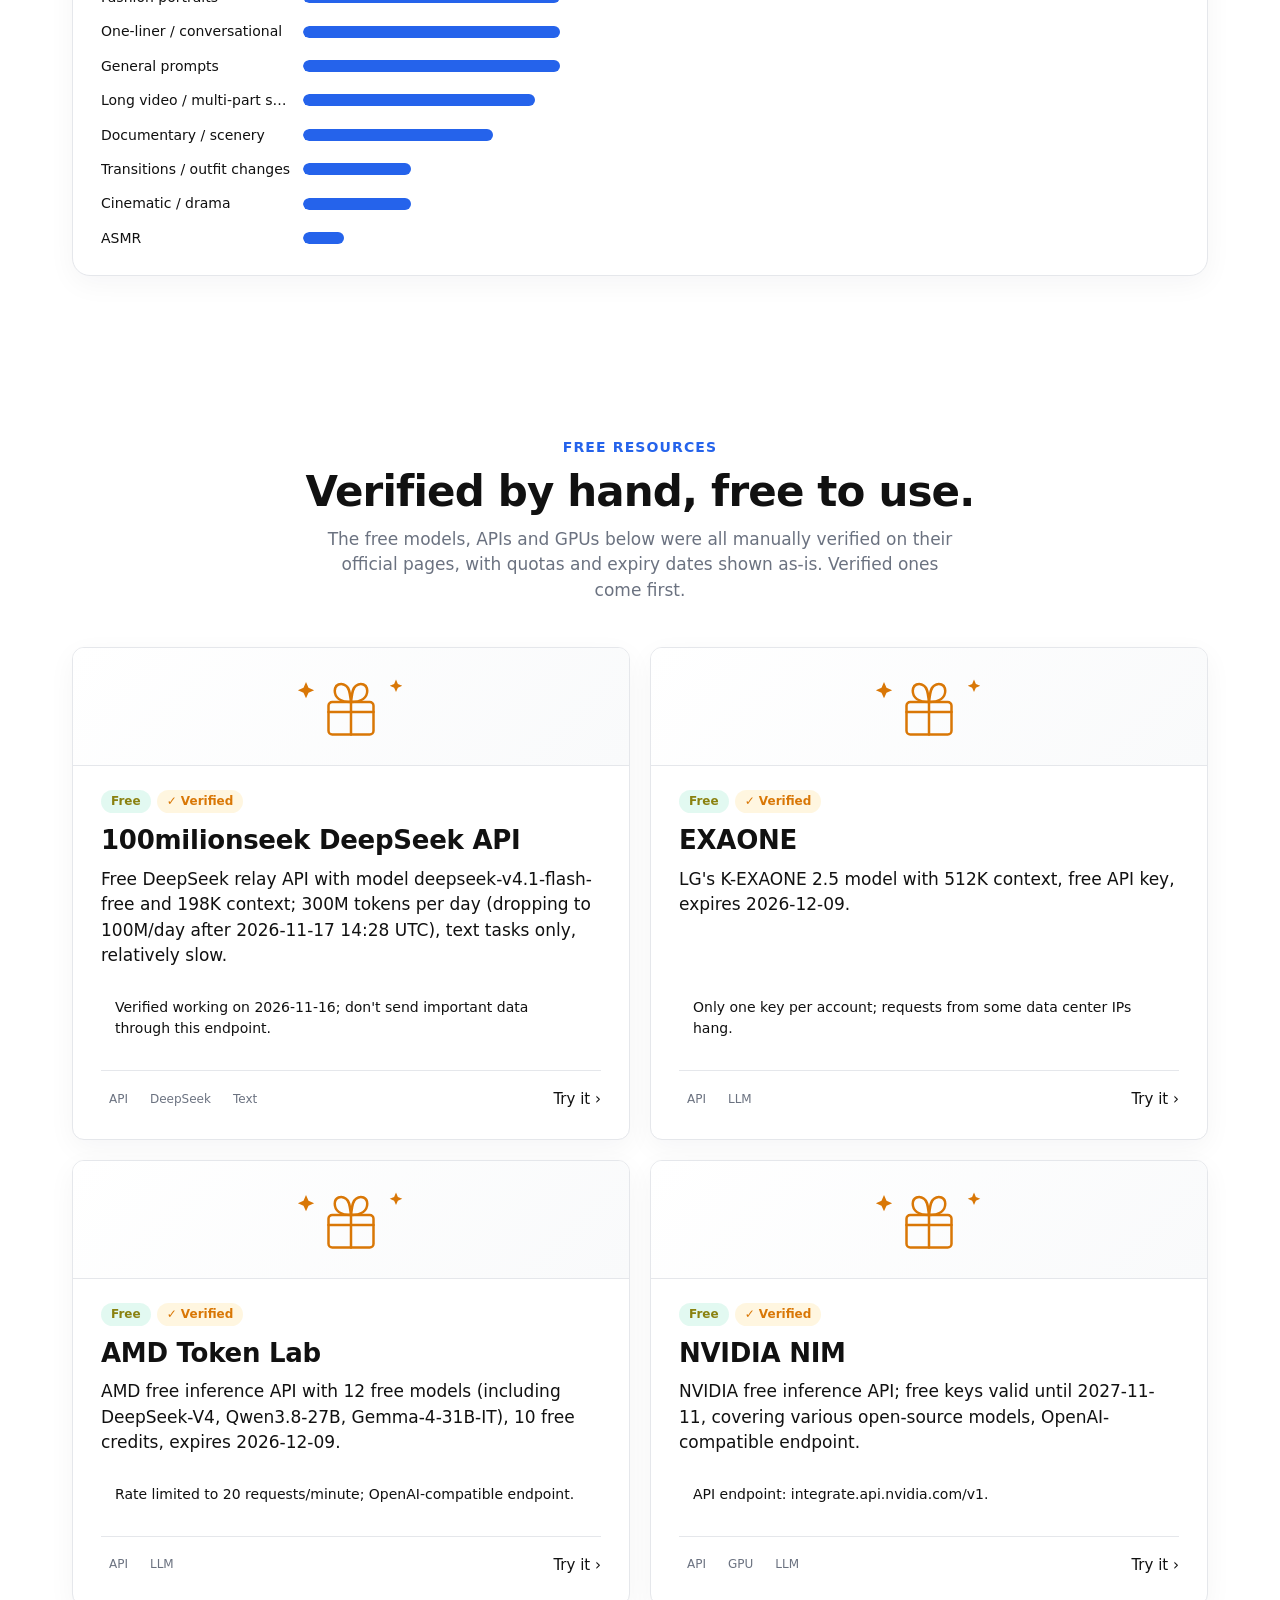
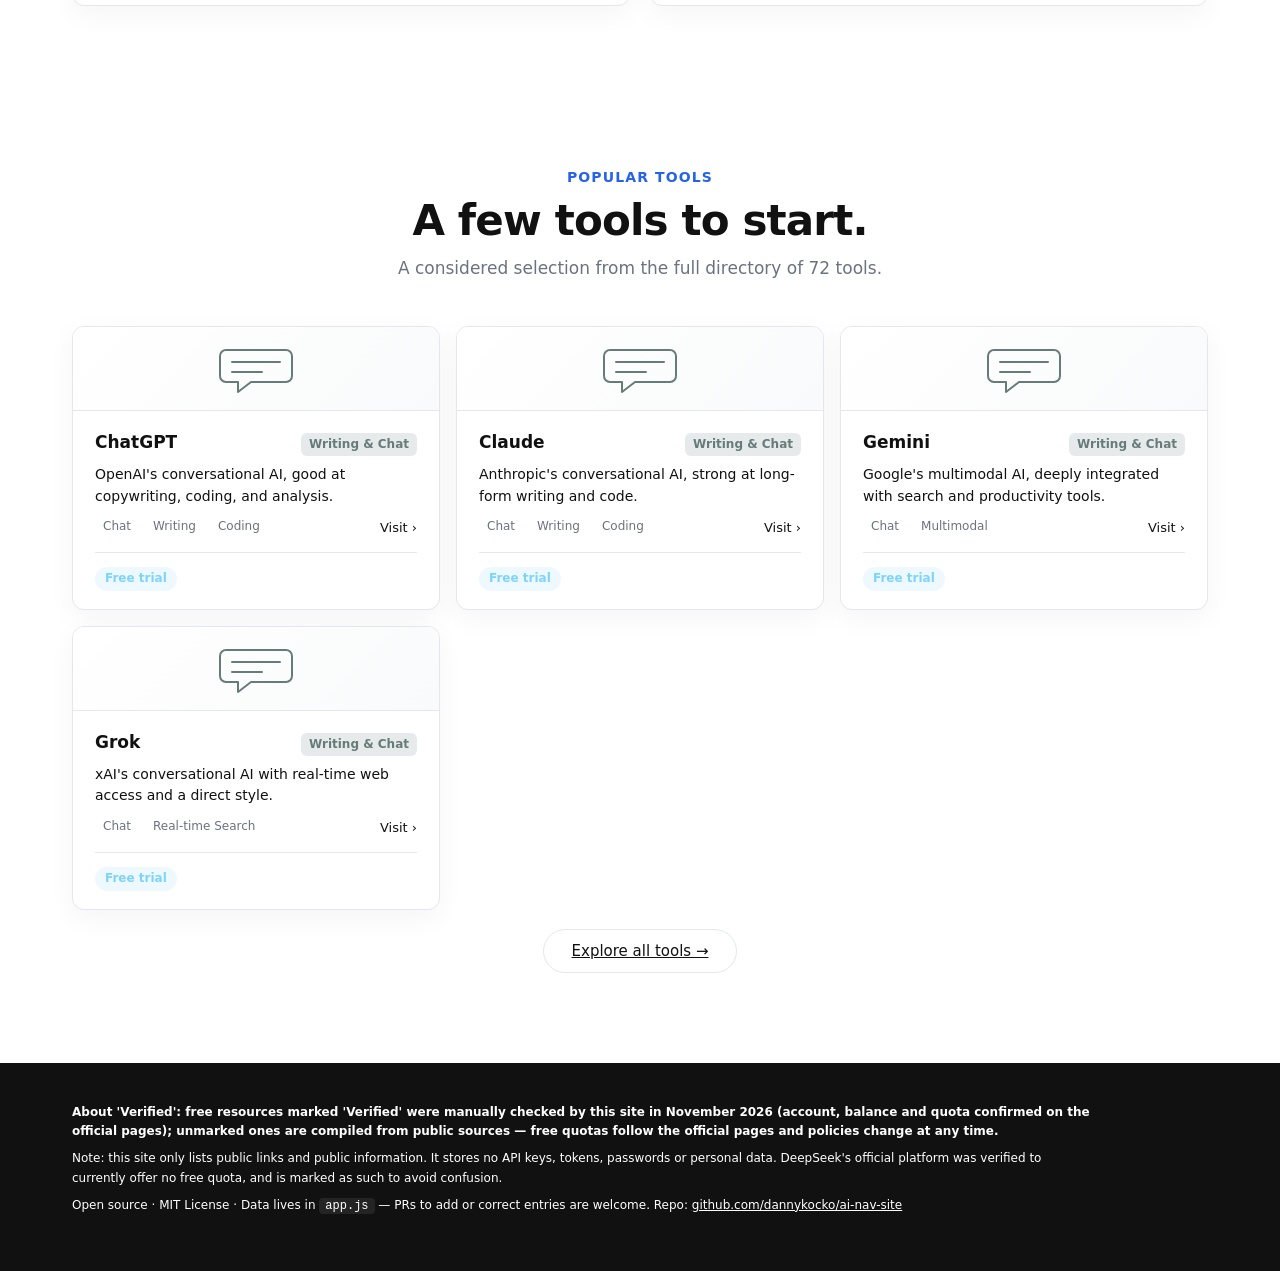
==== commit 8f0048b8: "Fix palette: clean white + blue accent (user found cream/olive uncomfortable) - Background #FFFDF7/#" ====
--- a/index.html
+++ b/index.html
@@ -2,34 +2,34 @@
   <svg class="hero-art" viewBox="0 0 1200 560" preserveAspectRatio="xMidYMid slice" aria-hidden="true">
     <defs>
       <radialGradient id="orbGlow" cx="50%" cy="50%" r="50%">
-        <stop offset="0%" stop-color="#CDBD09" stop-opacity="0.55"/>
-        <stop offset="55%" stop-color="#D9D4CA" stop-opacity="0.22"/>
-        <stop offset="100%" stop-color="#D9D4CA" stop-opacity="0"/>
+        <stop offset="0%" stop-color="#2563EB" stop-opacity="0.55"/>
+        <stop offset="55%" stop-color="#E5E7EB" stop-opacity="0.22"/>
+        <stop offset="100%" stop-color="#E5E7EB" stop-opacity="0"/>
       </radialGradient>
       <linearGradient id="ringGrad" x1="0%" y1="0%" x2="100%" y2="100%">
-        <stop offset="0%" stop-color="#CDBD09" stop-opacity="0.8"/>
-        <stop offset="55%" stop-color="#979797" stop-opacity="0.5"/>
-        <stop offset="100%" stop-color="#dcd3c7" stop-opacity="0.8"/>
+        <stop offset="0%" stop-color="#2563EB" stop-opacity="0.8"/>
+        <stop offset="55%" stop-color="#6B7280" stop-opacity="0.5"/>
+        <stop offset="100%" stop-color="#E5E7EB" stop-opacity="0.8"/>
       </linearGradient>
     </defs>
     <circle cx="600" cy="250" r="330" fill="none" stroke="url(#ringGrad)" stroke-width="1" opacity="0.5"/>
     <circle cx="600" cy="250" r="250" fill="none" stroke="url(#ringGrad)" stroke-width="1" opacity="0.35"/>
     <circle cx="600" cy="250" r="170" fill="none" stroke="url(#ringGrad)" stroke-width="1" opacity="0.25"/>
     <circle cx="600" cy="250" r="120" fill="url(#orbGlow)"/>
-    <circle cx="600" cy="250" r="52" fill="#CDBD09" opacity="0.85"/>
-    <circle cx="600" cy="250" r="30" fill="#FEFBF3"/>
-    <circle cx="850" cy="80" r="4" fill="#979797"/>
-    <circle cx="380" cy="120" r="3" fill="#dcd3c7"/>
-    <circle cx="930" cy="300" r="3" fill="#CDBD09"/>
-    <circle cx="300" cy="330" r="4" fill="#979797"/>
-    <circle cx="770" cy="430" r="3" fill="#dcd3c7"/>
-    <circle cx="470" cy="440" r="2.5" fill="#979797"/>
-    <circle cx="600" cy="0" r="3" fill="#CDBD09"/>
-    <circle cx="850" cy="80" r="9" fill="none" stroke="#979797" stroke-width="1" opacity="0.6"/>
-    <circle cx="300" cy="330" r="9" fill="none" stroke="#979797" stroke-width="1" opacity="0.6"/>
-    <line x1="600" y1="250" x2="850" y2="80" stroke="#979797" stroke-width="1" opacity="0.25"/>
-    <line x1="600" y1="250" x2="300" y2="330" stroke="#dcd3c7" stroke-width="1" opacity="0.25"/>
-    <line x1="600" y1="250" x2="930" y2="300" stroke="#CDBD09" stroke-width="1" opacity="0.2"/>
+    <circle cx="600" cy="250" r="52" fill="#2563EB" opacity="0.85"/>
+    <circle cx="600" cy="250" r="30" fill="#FFFFFF"/>
+    <circle cx="850" cy="80" r="4" fill="#6B7280"/>
+    <circle cx="380" cy="120" r="3" fill="#E5E7EB"/>
+    <circle cx="930" cy="300" r="3" fill="#2563EB"/>
+    <circle cx="300" cy="330" r="4" fill="#6B7280"/>
+    <circle cx="770" cy="430" r="3" fill="#E5E7EB"/>
+    <circle cx="470" cy="440" r="2.5" fill="#6B7280"/>
+    <circle cx="600" cy="0" r="3" fill="#2563EB"/>
+    <circle cx="850" cy="80" r="9" fill="none" stroke="#6B7280" stroke-width="1" opacity="0.6"/>
+    <circle cx="300" cy="330" r="9" fill="none" stroke="#6B7280" stroke-width="1" opacity="0.6"/>
+    <line x1="600" y1="250" x2="850" y2="80" stroke="#6B7280" stroke-width="1" opacity="0.25"/>
+    <line x1="600" y1="250" x2="300" y2="330" stroke="#E5E7EB" stroke-width="1" opacity="0.25"/>
+    <line x1="600" y1="250" x2="930" y2="300" stroke="#2563EB" stroke-width="1" opacity="0.2"/>
   </svg>
   <p class="hero-eyebrow" data-i18n="hero.eyebrow">AI 资源导航</p>
   <h1 data-i18n="hero.h1">免费 AI，一站找全。</h1>
--- a/styles.css
+++ b/styles.css
@@ -1080,62 +1080,63 @@
 
 /* b.ai warm cream palette and editorial layout */
 :root {
-  --text:#141413; --body:#252525; --muted:#8f8f8f; --faint:#979797; --link:#141413;
-  --blue:#CDBD09; --blue-hover:#b6a800; --grad:#CDBD09; --bg:#FFFDF7; --bg2:#FEFBF3;
-  --card:#fff; --card2:#fcfcfc; --border:#D9D4CA; --card-border:#dcd3c7;
-  --nav-bg:rgba(255,253,247,.94); --green:#8a8110; --gold:#CDBD09; --purple:#70671a;
-  --cat-free:#9b8f12; --cat-img:#8f7a39; --cat-video:#a67758; --cat-write:#667c7a; --cat-code:#967b32;
+  --text:#111111; --body:#111111; --muted:#6B7280; --faint:#6B7280; --link:#111111;
+  --blue:#2563EB; --blue-hover:#1D4ED8; --grad:#2563EB; --bg:#FFFFFF; --bg2:#FFFFFF;
+  --card:#FFFFFF; --card2:#F9FAFB; --border:#E5E7EB; --card-border:#E5E7EB;
+  --nav-bg:rgba(255,255,255,.94); --green:#8a8110; --gold:#D97706; --purple:#70671a;
+  --cat-free:#D97706; --cat-img:#8f7a39; --cat-video:#a67758; --cat-write:#667c7a; --cat-code:#967b32;
   --cat-audio:#558077; --cat-search:#687a8b; --cat-design:#a26d40; --cat-eff:#788344;
 }
-body { background:#FFFDF7; color:#141413; font-family:system-ui,-apple-system,"Segoe UI","Helvetica Neue",Arial,sans-serif; }
-a { color:#141413; }
-.apple-nav { border-bottom:1px solid #D9D4CA; background:rgba(255,253,247,.96); backdrop-filter:blur(12px); }
+body { background:#FFFFFF; color:#111111; font-family:system-ui,-apple-system,"Segoe UI","Helvetica Neue",Arial,sans-serif; }
+a { color:#111111; }
+.apple-nav { border-bottom:1px solid #E5E7EB; background:rgba(255,255,255,.96); backdrop-filter:blur(12px); }
 .nav-inner { max-width:1180px; height:68px; }
-.nav-logo,.nav-links a { color:#141413; }
+.nav-logo,.nav-links a { color:#111111; }
 .nav-logo { font-weight:750; }
-.nav-logo::before { background:#CDBD09; border-radius:50%; }
+.nav-logo::before { background:#2563EB; border-radius:50%; }
 .nav-links a { opacity:.78; font-size:14px; }
-.nav-links a:hover,.nav-links a[aria-current="page"] { opacity:1; color:#8c8000; }
-.lang-select { color:#141413; background:#fff; border-color:#D9D4CA; padding:7px 10px; }
-.nav-auth { color:#141413; background:#CDBD09; border-color:#CDBD09; }
-.nav-auth:hover { background:#b6a800; }
+.nav-links a:hover,.nav-links a[aria-current="page"] { opacity:1; color:#2563EB; }
+.lang-select { color:#111111; background:#fff; border-color:#E5E7EB; padding:7px 10px; }
+.nav-auth { color:#FFFFFF; background:#2563EB; border-color:#2563EB; }
+.nav-auth:hover { background:#1D4ED8; }
 .hero { padding:100px 22px 76px; background:var(--bg); }
 .hero-art { opacity:.32; }
-.hero h1 { background:none; -webkit-text-fill-color:#141413; color:#141413; font-weight:800; font-size:clamp(46px,7vw,84px); }
-.hero-eyebrow { background:none; -webkit-text-fill-color:#8c8000; color:#8c8000; }
-.hero-sub,.section-sub { color:#68665e; }
-.btn-primary,.price-btn { background:#CDBD09; color:#141413; border-color:#CDBD09; font-weight:700; }
-.btn-primary:hover,.price-btn:hover { background:#b6a800; }
-.btn-link,.link-btn,.sc-cta,.visit { color:#141413; }
-.glance,.tools,.prompts,.pricing { background:#FFFDF7; }
-.showcase { background:#FEFBF3; }
-.section-head h2,.chart-title,.sc-name,.name,.card-top .name { color:#141413; }
-.eyebrow { background:none; -webkit-text-fill-color:#8c8000; color:#8c8000; }
-.tile,.chart-panel,.sc-card,.card,.prompt-card,.price-card,.member-bar { background:#fff; border-color:#dcd3c7; box-shadow:0 8px 28px rgba(40,35,10,.045); }
-.tile-num,.donut-total { background:none; -webkit-text-fill-color:#141413; color:#141413; }
-.bar-fill,.split-seg:first-child { background:#CDBD09 !important; }
-.split-seg:last-child { background:#252525 !important; }
-.chip { color:#252525; border-color:#D9D4CA; background:#fff; }
-.chip.active { color:#141413; border-color:#CDBD09; background:#f5edb0; }
-.card-visual,.sc-visual { background:linear-gradient(135deg,#FEFBF3,#f3efd9); }
+.hero h1 { background:none; -webkit-text-fill-color:#111111; color:#111111; font-weight:800; font-size:clamp(46px,7vw,84px); }
+.hero-eyebrow { background:none; -webkit-text-fill-color:#2563EB; color:#2563EB; }
+.hero-sub,.section-sub { color:#6B7280; }
+.btn-primary,.price-btn { background:#2563EB; color:#FFFFFF; border-color:#2563EB; font-weight:700; }
+.btn-primary:hover,.price-btn:hover { background:#1D4ED8; }
+.btn-link,.link-btn,.sc-cta,.visit { color:#111111; }
+.glance,.tools,.prompts,.pricing { background:#FFFFFF; }
+.showcase { background:#FFFFFF; }
+.section-head h2,.chart-title,.sc-name,.name,.card-top .name { color:#111111; }
+.eyebrow { background:none; -webkit-text-fill-color:#2563EB; color:#2563EB; }
+.tile,.chart-panel,.sc-card,.card,.prompt-card,.price-card,.member-bar { background:#fff; border-color:#E5E7EB; box-shadow:0 8px 28px rgba(17,24,39,.045); }
+.tile-num,.donut-total { background:none; -webkit-text-fill-color:#111111; color:#111111; }
+.bar-fill { background:#2563EB !important; }
+.split-seg:first-child { background:#D97706 !important; }
+.split-seg:last-child { background:#111111 !important; }
+.chip { color:#111111; border-color:#E5E7EB; background:#fff; }
+.chip.active { color:#1D4ED8; border-color:#2563EB; background:#EFF6FF; }
+.card-visual,.sc-visual { background:linear-gradient(135deg,#FFFFFF,#F9FAFB); }
 .card,.sc-card { border-radius:12px; }
-.site-footer { background:#111111; color:#FFFDF7; border:0; }
-.site-footer a,.site-footer strong { color:#FFFDF7; }
+.site-footer { background:#111111; color:#FFFFFF; border:0; }
+.site-footer a,.site-footer strong { color:#FFFFFF; }
 .modal-backdrop { background:rgba(20,20,19,.56); }
-.modal-card { color:#141413; background:#FFFDF7; border:1px solid #D9D4CA; }
-.modal-card h3,#authForm label { color:#141413; }
-.modal-sub,.auth-switch { color:#68665e; }
-.auth-tab { color:#252525; background:#FEFBF3; border-color:#D9D4CA; }
-.auth-tab.active { background:#CDBD09; border-color:#CDBD09; color:#141413; }
-#authForm input { color:#141413; background:#fff; border-color:#D9D4CA; }
-#authForm input:focus { border-color:#CDBD09; box-shadow:0 0 0 3px rgba(205,189,9,.2); }
+.modal-card { color:#111111; background:#FFFFFF; border:1px solid #E5E7EB; }
+.modal-card h3,#authForm label { color:#111111; }
+.modal-sub,.auth-switch { color:#6B7280; }
+.auth-tab { color:#111111; background:#FFFFFF; border-color:#E5E7EB; }
+.auth-tab.active { background:#2563EB; border-color:#2563EB; color:#FFFFFF; }
+#authForm input { color:#111111; background:#fff; border-color:#E5E7EB; }
+#authForm input:focus { border-color:#2563EB; box-shadow:0 0 0 3px rgba(37,99,235,.2); }
 @media(max-width:760px) { .nav-inner {height:auto; min-height:62px; flex-wrap:wrap; padding-top:10px; padding-bottom:10px}.nav-links {order:3;width:100%;justify-content:space-between;gap:8px;overflow:auto}.nav-links a{font-size:12px}.hero{padding-top:70px} }
-.p-cover { color:#141413; }
-.p-cover .p-cat { color:#141413; background:rgba(255,253,247,.82); border:1px solid #dcd3c7; }
-.price-card h3 { color:#141413; }
-.price-card.featured { background:#fff; border-color:#CDBD09; color:#141413; }
-.price-card.featured .per { color:#8f8f8f; }
-.price-card.featured .benefits { border-top-color:#dcd3c7; }
-.price-card.featured .benefits li { color:#252525; }
-.price-card.featured .btn-primary { background:#CDBD09; color:#141413; }
-.price-card.featured .btn-primary:hover { background:#b6a800; filter:none; }
+.p-cover { color:#111111; }
+.p-cover .p-cat { color:#111111; background:rgba(255,255,255,.82); border:1px solid #E5E7EB; }
+.price-card h3 { color:#111111; }
+.price-card.featured { background:#fff; border-color:#2563EB; color:#111111; }
+.price-card.featured .per { color:#6B7280; }
+.price-card.featured .benefits { border-top-color:#E5E7EB; }
+.price-card.featured .benefits li { color:#111111; }
+.price-card.featured .btn-primary { background:#2563EB; color:#FFFFFF; }
+.price-card.featured .btn-primary:hover { background:#1D4ED8; filter:none; }
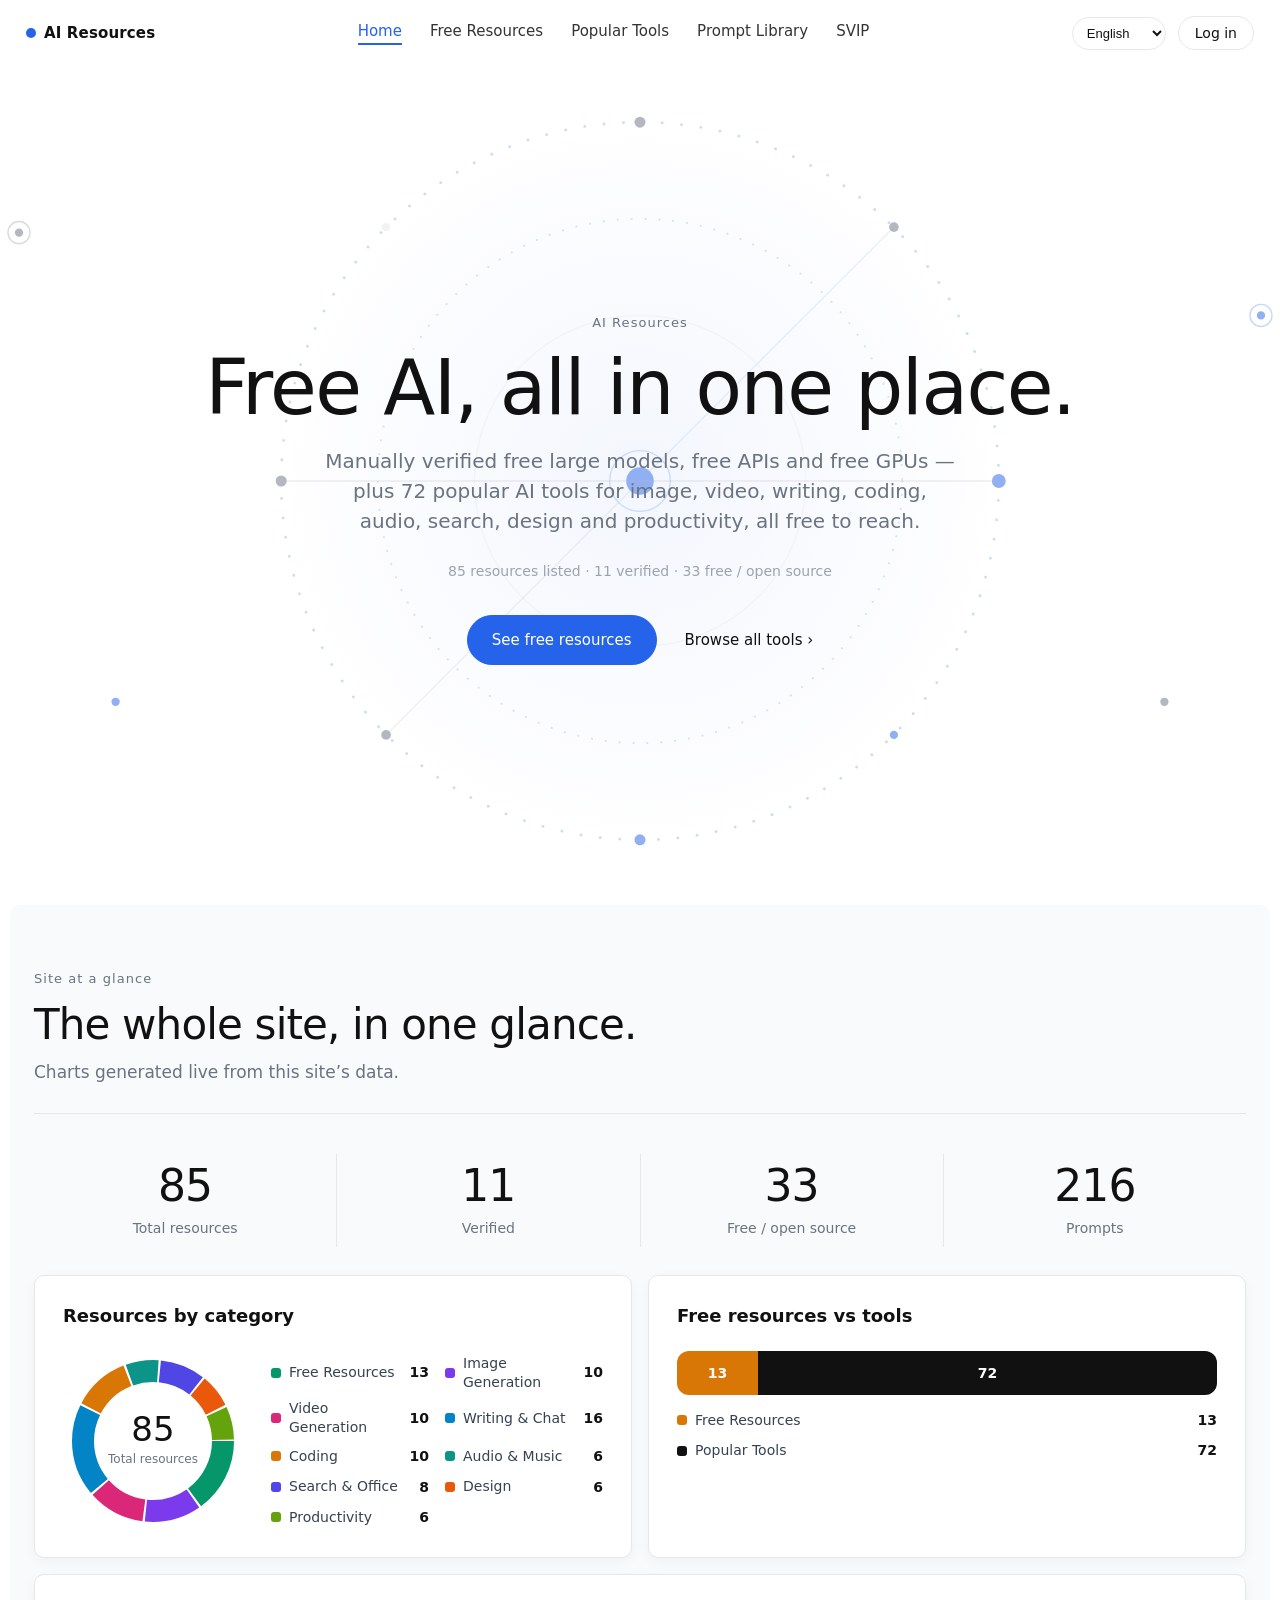
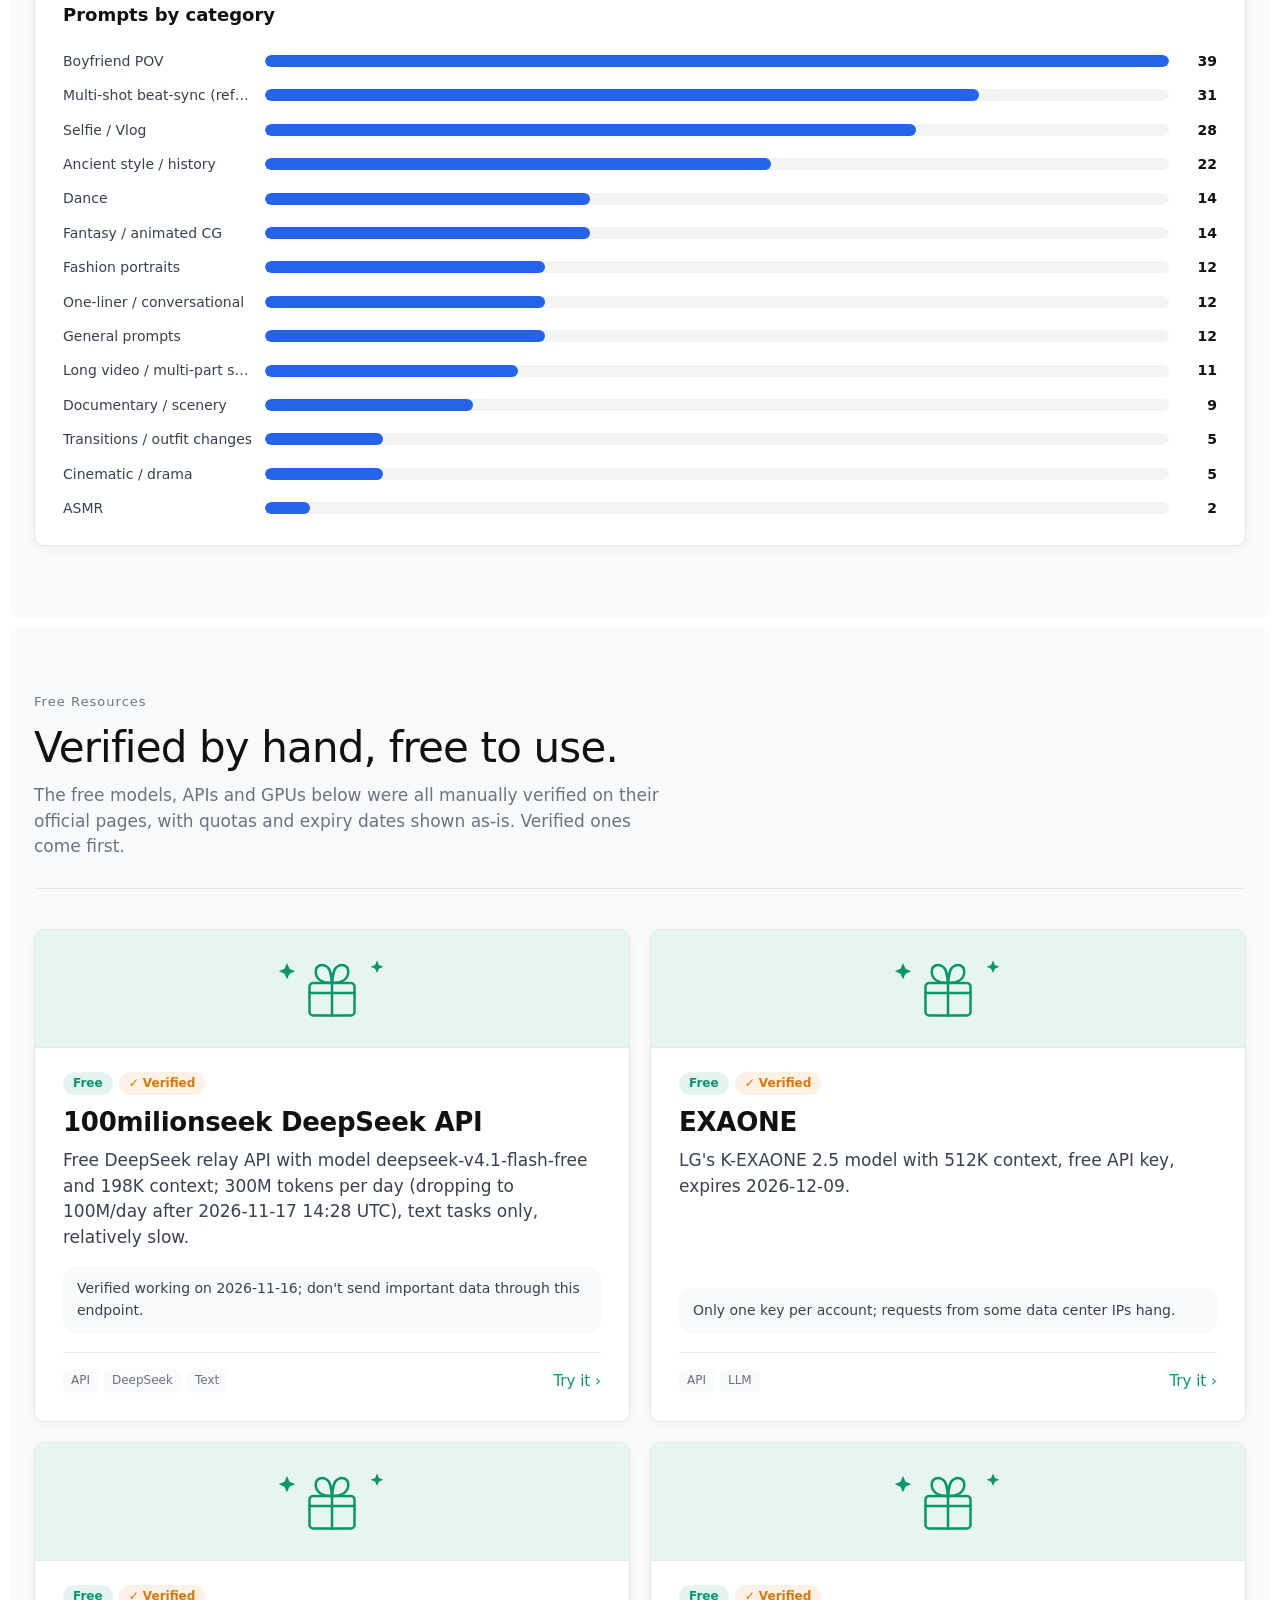
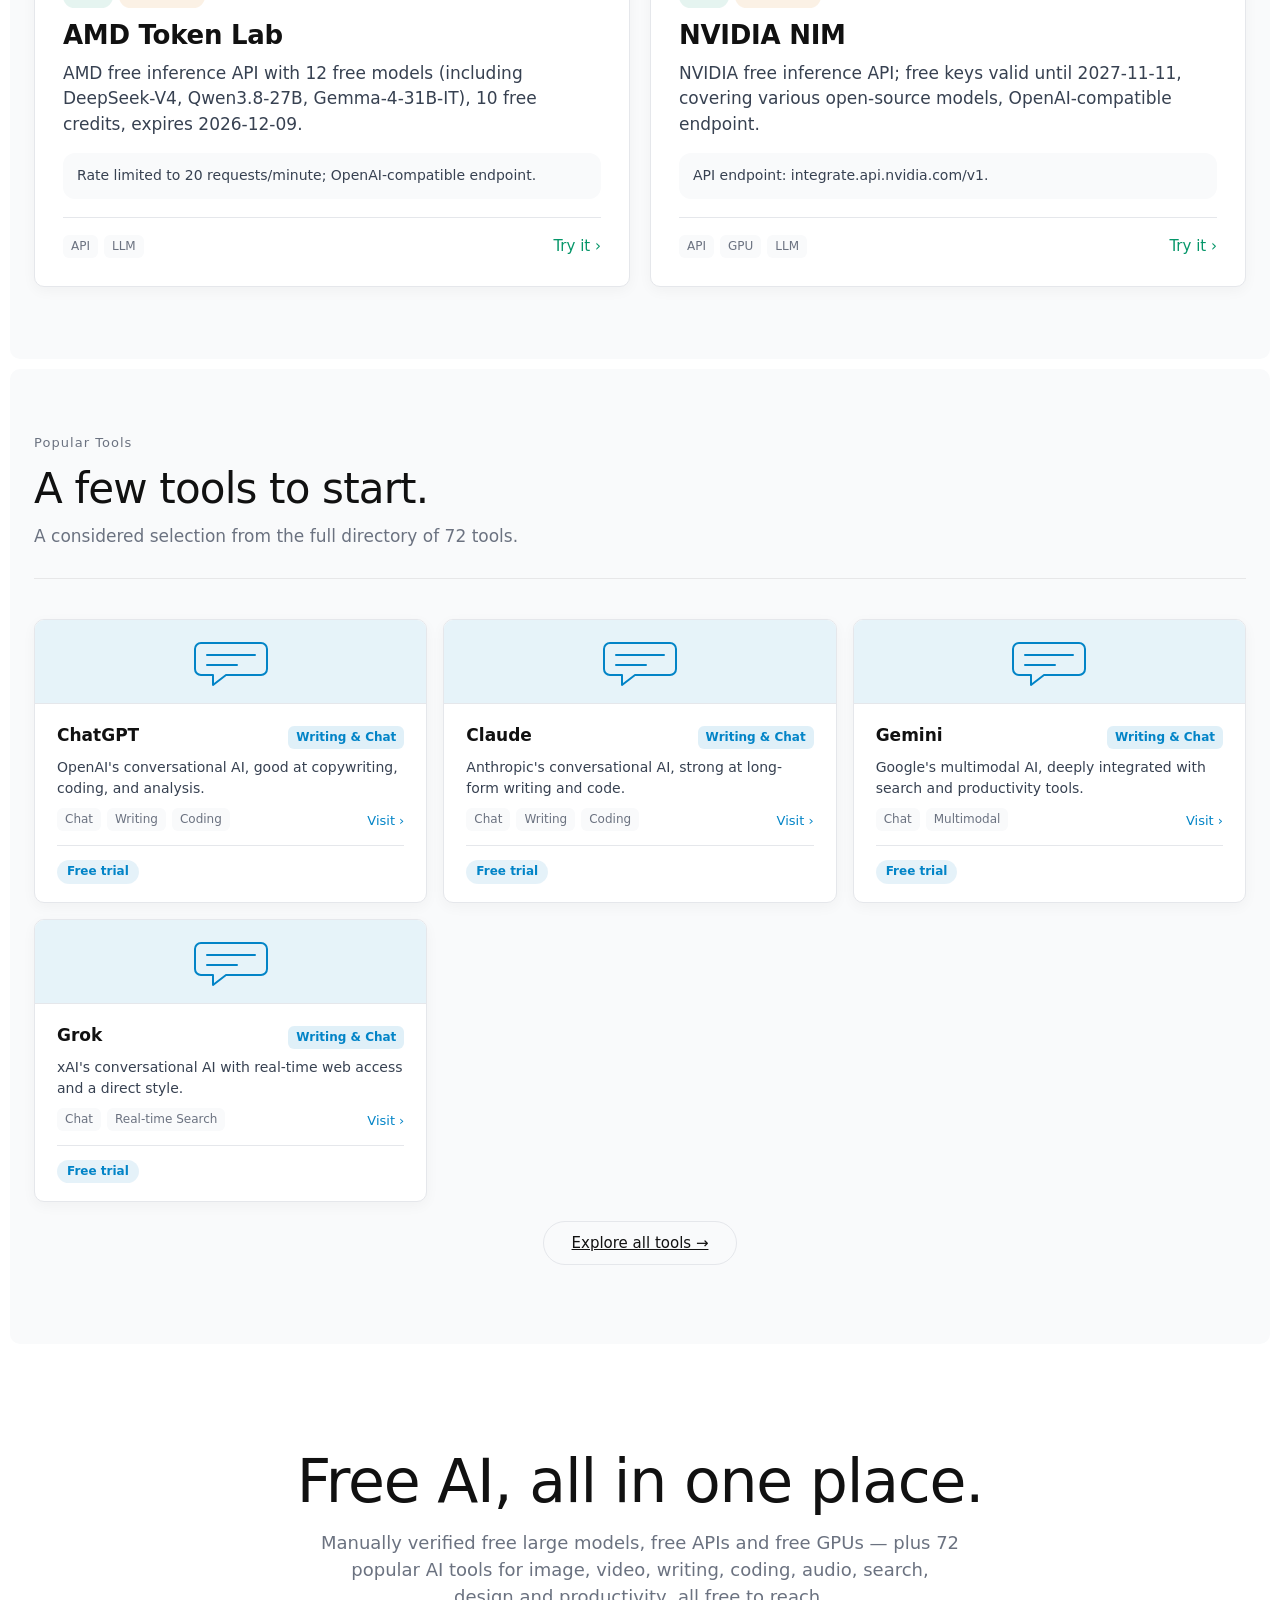
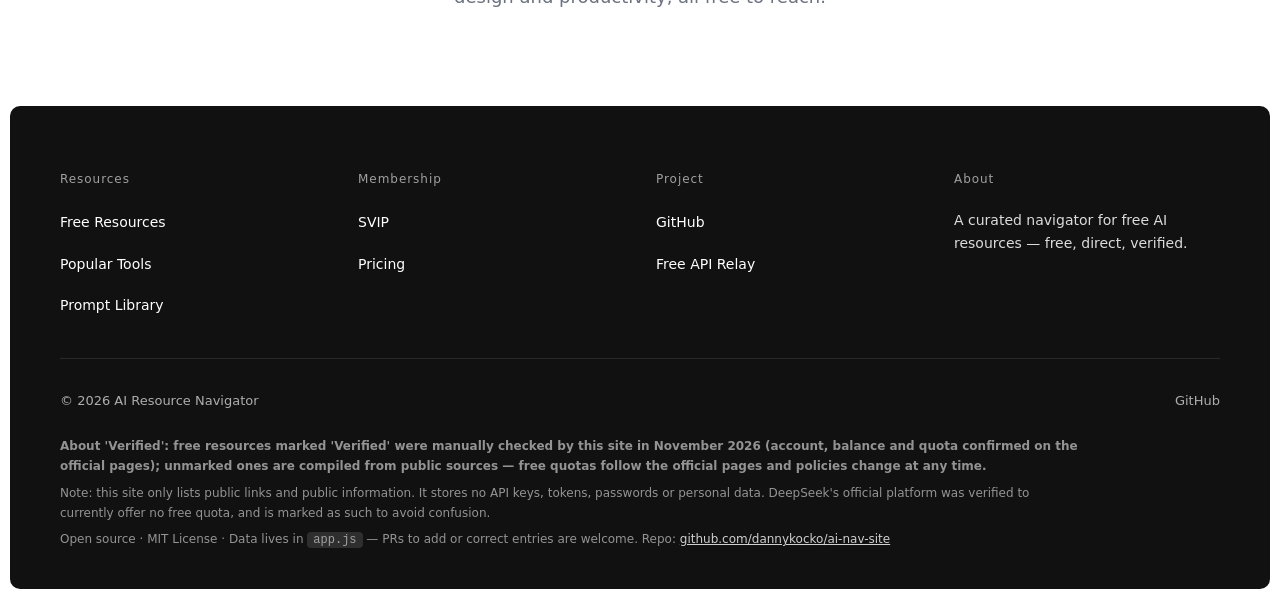
==== commit 49da8cf8: "b.ai teardown: apply b.ai structure/layout (hero, panels, footer) in white+blue palette - Full-viewp" ====
--- a/index.html
+++ b/index.html
@@ -1,35 +1,35 @@
-<!doctype html><html lang="en"><head><meta charset="UTF-8"><meta name="viewport" content="width=device-width, initial-scale=1"><title>AI Resource Navigator — Home</title><meta name="description" content="A curated navigator for free AI resources, tools, prompts, and membership."><link rel="stylesheet" href="styles.css"><script async src="https://pagead2.googlesyndication.com/pagead/js/adsbygoogle.js?client=ca-pub-4561887610959232" crossorigin="anonymous"></script></head><body><nav class="apple-nav" aria-label="Main navigation"><div class="nav-inner"><a class="nav-logo" href="index.html" data-i18n="nav.logo">AI Resource Navigator</a><div class="nav-links"><a href="index.html" data-i18n="nav.home">Home</a><a href="free.html" data-i18n="nav.free">Free resources</a><a href="tools.html" data-i18n="nav.tools">AI tools</a><a href="prompts.html" data-i18n="nav.prompts">Prompts</a><a href="svip.html" data-i18n="nav.svip">SVIP</a></div><div class="nav-actions"><select id="langSelect" class="lang-select" aria-label="Language"></select><button type="button" class="nav-auth" id="navAuth" data-i18n="pay.login">Log in</button></div></div></nav><header class="hero">
-  <svg class="hero-art" viewBox="0 0 1200 560" preserveAspectRatio="xMidYMid slice" aria-hidden="true">
+<!doctype html><html lang="en"><head><meta charset="UTF-8"><meta name="viewport" content="width=device-width, initial-scale=1"><title>AI Resource Navigator — Home</title><meta name="description" content="A curated navigator for free AI resources, tools, prompts, and membership."><link rel="stylesheet" href="styles.css"><script async src="https://pagead2.googlesyndication.com/pagead/js/adsbygoogle.js?client=ca-pub-4561887610959232" crossorigin="anonymous"></script></head><body><nav class="apple-nav" aria-label="Main navigation"><div class="nav-inner"><a class="nav-logo" href="index.html" data-i18n="nav.logo">AI Resource Navigator</a><div class="nav-links"><a href="index.html" aria-current="page" data-i18n="nav.home">Home</a><a href="free.html" data-i18n="nav.free">Free resources</a><a href="tools.html" data-i18n="nav.tools">AI tools</a><a href="prompts.html" data-i18n="nav.prompts">Prompts</a><a href="svip.html" data-i18n="nav.svip">SVIP</a></div><div class="nav-actions"><select id="langSelect" class="lang-select" aria-label="Language"></select><button type="button" class="nav-auth" id="navAuth" data-i18n="pay.login">Log in</button></div></div></nav><header class="hero">
+  <svg class="hero-art" viewBox="0 0 1200 600" preserveAspectRatio="xMidYMid slice" aria-hidden="true">
     <defs>
-      <radialGradient id="orbGlow" cx="50%" cy="50%" r="50%">
-        <stop offset="0%" stop-color="#2563EB" stop-opacity="0.55"/>
-        <stop offset="55%" stop-color="#E5E7EB" stop-opacity="0.22"/>
-        <stop offset="100%" stop-color="#E5E7EB" stop-opacity="0"/>
+      <radialGradient id="globeFade" cx="50%" cy="50%" r="50%">
+        <stop offset="0%" stop-color="#2563EB" stop-opacity="0.10"/>
+        <stop offset="100%" stop-color="#2563EB" stop-opacity="0"/>
       </radialGradient>
-      <linearGradient id="ringGrad" x1="0%" y1="0%" x2="100%" y2="100%">
-        <stop offset="0%" stop-color="#2563EB" stop-opacity="0.8"/>
-        <stop offset="55%" stop-color="#6B7280" stop-opacity="0.5"/>
-        <stop offset="100%" stop-color="#E5E7EB" stop-opacity="0.8"/>
-      </linearGradient>
     </defs>
-    <circle cx="600" cy="250" r="330" fill="none" stroke="url(#ringGrad)" stroke-width="1" opacity="0.5"/>
-    <circle cx="600" cy="250" r="250" fill="none" stroke="url(#ringGrad)" stroke-width="1" opacity="0.35"/>
-    <circle cx="600" cy="250" r="170" fill="none" stroke="url(#ringGrad)" stroke-width="1" opacity="0.25"/>
-    <circle cx="600" cy="250" r="120" fill="url(#orbGlow)"/>
-    <circle cx="600" cy="250" r="52" fill="#2563EB" opacity="0.85"/>
-    <circle cx="600" cy="250" r="30" fill="#FFFFFF"/>
-    <circle cx="850" cy="80" r="4" fill="#6B7280"/>
-    <circle cx="380" cy="120" r="3" fill="#E5E7EB"/>
-    <circle cx="930" cy="300" r="3" fill="#2563EB"/>
-    <circle cx="300" cy="330" r="4" fill="#6B7280"/>
-    <circle cx="770" cy="430" r="3" fill="#E5E7EB"/>
-    <circle cx="470" cy="440" r="2.5" fill="#6B7280"/>
-    <circle cx="600" cy="0" r="3" fill="#2563EB"/>
-    <circle cx="850" cy="80" r="9" fill="none" stroke="#6B7280" stroke-width="1" opacity="0.6"/>
-    <circle cx="300" cy="330" r="9" fill="none" stroke="#6B7280" stroke-width="1" opacity="0.6"/>
-    <line x1="600" y1="250" x2="850" y2="80" stroke="#6B7280" stroke-width="1" opacity="0.25"/>
-    <line x1="600" y1="250" x2="300" y2="330" stroke="#E5E7EB" stroke-width="1" opacity="0.25"/>
-    <line x1="600" y1="250" x2="930" y2="300" stroke="#2563EB" stroke-width="1" opacity="0.2"/>
+    <circle cx="600" cy="300" r="260" fill="url(#globeFade)"/>
+    <circle cx="600" cy="300" r="260" fill="none" stroke="#2563EB" stroke-width="2" stroke-dasharray="0.1 14" stroke-linecap="round" opacity="0.45"/>
+    <circle cx="600" cy="300" r="190" fill="none" stroke="#6B7280" stroke-width="1.5" stroke-dasharray="0.1 10" stroke-linecap="round" opacity="0.4"/>
+    <circle cx="600" cy="300" r="120" fill="none" stroke="#E5E7EB" stroke-width="1" opacity="0.9"/>
+    <circle cx="600" cy="300" r="10" fill="#2563EB"/>
+    <circle cx="600" cy="300" r="22" fill="none" stroke="#2563EB" stroke-width="1" opacity="0.4"/>
+    <circle cx="860" cy="300" r="5" fill="#2563EB"/>
+    <circle cx="340" cy="300" r="4" fill="#6B7280"/>
+    <circle cx="600" cy="40" r="4" fill="#6B7280"/>
+    <circle cx="600" cy="560" r="4" fill="#2563EB"/>
+    <circle cx="784" cy="116" r="3.5" fill="#6B7280"/>
+    <circle cx="416" cy="484" r="3.5" fill="#6B7280"/>
+    <circle cx="416" cy="116" r="3" fill="#E5E7EB"/>
+    <circle cx="784" cy="484" r="3" fill="#2563EB"/>
+    <line x1="600" y1="300" x2="860" y2="300" stroke="#6B7280" stroke-width="1" opacity="0.25"/>
+    <line x1="600" y1="300" x2="340" y2="300" stroke="#6B7280" stroke-width="1" opacity="0.25"/>
+    <line x1="600" y1="300" x2="784" y2="116" stroke="#2563EB" stroke-width="1" opacity="0.2"/>
+    <line x1="600" y1="300" x2="416" y2="484" stroke="#6B7280" stroke-width="1" opacity="0.2"/>
+    <circle cx="150" cy="120" r="3" fill="#6B7280"/>
+    <circle cx="1050" cy="180" r="3" fill="#2563EB"/>
+    <circle cx="220" cy="460" r="3" fill="#2563EB"/>
+    <circle cx="980" cy="460" r="3" fill="#6B7280"/>
+    <circle cx="150" cy="120" r="8" fill="none" stroke="#6B7280" stroke-width="1" opacity="0.5"/>
+    <circle cx="1050" cy="180" r="8" fill="none" stroke="#2563EB" stroke-width="1" opacity="0.5"/>
   </svg>
   <p class="hero-eyebrow" data-i18n="hero.eyebrow">AI 资源导航</p>
   <h1 data-i18n="hero.h1">免费 AI，一站找全。</h1>
@@ -82,11 +82,51 @@
 </section>
 
 <section class="tools featured-tools"><div class="wrap"><div class="section-head"><p class="eyebrow" data-i18n="nav.tools">热门工具</p><h2 data-i18n="home.featuredTools">精选工具。</h2><p class="section-sub" data-i18n="home.featuredSub">从 72 款工具中挑选，继续探索完整目录。</p></div><div class="grid" id="featuredTools"></div><p class="load-more-wrap"><a class="btn-outline" href="tools.html" data-i18n="home.allTools">浏览全部工具 →</a></p></div></section>
+<section class="closing" aria-label="closing">
+  <div class="wrap">
+    <h2 data-i18n="hero.h1">免费 AI，一站找全。</h2>
+    <p data-i18n="hero.sub">人工核实的免费大模型、免费 API 与免费 GPU，再加 72 款热门 AI 工具——生图、生视频、写作、编程、音频、搜索、设计、效率，全部免费直达。</p>
+  </div>
+</section>
 <footer class="site-footer">
-  <div class="wrap">
-    <p><strong data-i18n="footer.p1">关于“已验证”：带「已验证」标记的免费资源是本站于 2026 年 11 月人工核实过的（账号、余额、额度均在官方页面确认）；未标记的为公开资料整理，免费额度以官方页面为准，各家政策随时会变。</strong></p>
-    <p data-i18n="footer.p2">说明：本站只收录公开链接与公开信息，不存储任何 API Key、Token、密码或个人信息。DeepSeek 官方平台经核实目前无免费额度，已如实标注，避免误导。</p>
-    <p data-i18n-html="footer.p3">开源项目 · MIT License · 数据在 <code>app.js</code> 里，欢迎提交 PR 补充或纠错。仓库：<a href="https://github.com/dannykocko/ai-nav-site" target="_blank" rel="noopener">github.com/dannykocko/ai-nav-site</a></p>
+  <div class="footer-inner">
+    <div class="footer-grid">
+      <div class="footer-col">
+        <h4 data-i18n="footer.colResources">资源</h4>
+        <ul>
+          <li><a href="free.html" data-i18n="nav.free">免费资源</a></li>
+          <li><a href="tools.html" data-i18n="nav.tools">热门工具</a></li>
+          <li><a href="prompts.html" data-i18n="nav.prompts">提示词</a></li>
+        </ul>
+      </div>
+      <div class="footer-col">
+        <h4 data-i18n="footer.colMembership">会员</h4>
+        <ul>
+          <li><a href="svip.html" data-i18n="nav.svip">SVIP</a></li>
+          <li><a href="svip.html" data-i18n="footer.pricing">定价</a></li>
+        </ul>
+      </div>
+      <div class="footer-col">
+        <h4 data-i18n="footer.colProject">项目</h4>
+        <ul>
+          <li><a href="https://github.com/dannykocko/ai-nav-site" target="_blank" rel="noopener">GitHub</a></li>
+          <li><a href="https://api.worinima.ccwu.cc" target="_blank" rel="noopener" data-i18n="footer.api">免费 API 中转</a></li>
+        </ul>
+      </div>
+      <div class="footer-col">
+        <h4 data-i18n="footer.colAbout">关于</h4>
+        <p data-i18n="footer.about">人工核实的免费 AI 资源导航，免费直达。</p>
+      </div>
+    </div>
+    <div class="footer-bottom">
+      <p>© 2026 AI Resource Navigator</p>
+      <p class="footer-legal"><a href="https://github.com/dannykocko/ai-nav-site" target="_blank" rel="noopener">GitHub</a></p>
+    </div>
+    <div class="footer-note">
+      <p><strong data-i18n="footer.p1">关于“已验证”：带「已验证」标记的免费资源是本站于 2026 年 11 月人工核实过的（账号、余额、额度均在官方页面确认）；未标记的为公开资料整理，免费额度以官方页面为准，各家政策随时会变。</strong></p>
+      <p data-i18n="footer.p2">说明：本站只收录公开链接与公开信息，不存储任何 API Key、Token、密码或个人信息。DeepSeek 官方平台经核实目前无免费额度，已如实标注，避免误导。</p>
+      <p data-i18n-html="footer.p3">开源项目 · MIT License · 数据在 <code>app.js</code> 里，欢迎提交 PR 补充或纠错。仓库：<a href="https://github.com/dannykocko/ai-nav-site" target="_blank" rel="noopener">github.com/dannykocko/ai-nav-site</a></p>
+    </div>
   </div>
 </footer>
 
--- a/styles.css
+++ b/styles.css
@@ -1,37 +1,40 @@
-/* AI 资源导航 · 深色高级风（b.ai 式：近黑底 + 渐变强调，无外部依赖，纯 CSS） */
+/* AI 资源导航 · b.ai 结构 + 舒适配色（白底 + 蓝点缀，零外部依赖，纯 CSS）
+   结构参考 b.ai：固定导航（滚动后毛玻璃）、大标题 hero、全屏圆角区块、细线分隔、
+   深色圆角页脚。配色保持舒适的白底 + 蓝点缀，不用 b.ai 的米白/黄橄榄。 */
 :root {
-  --text: #f5f5f7;
-  --body: #c7c7d1;
-  --muted: #9a9aa8;
-  --faint: #6e6e7d;
-  --link: #7dd3fc;
-  --blue: #6366f1;
-  --blue-hover: #7c6cf5;
-  --grad: linear-gradient(135deg, #8b5cf6, #3b82f6 55%, #06b6d4);
-  --bg: #0a0a12;
-  --bg2: #0e0e1a;
-  --card: #14141f;
-  --card2: #181828;
-  --border: rgba(255, 255, 255, 0.09);
-  --card-border: rgba(255, 255, 255, 0.08);
-  --nav-bg: rgba(10, 10, 18, 0.8);
-  --green: #34d399;
-  --green-bg: rgba(52, 211, 153, 0.14);
-  --gold: #fbbf24;
-  --gold-bg: rgba(251, 191, 36, 0.14);
-  --purple: #c084fc;
-  --purple-bg: rgba(192, 132, 252, 0.14);
-  --radius: 18px;
-  /* 分类强调色（JS 也用同一份色值给卡片 --cat） */
-  --cat-free: #34d399;
-  --cat-img: #a78bfa;
-  --cat-video: #f472b6;
-  --cat-write: #38bdf8;
-  --cat-code: #fbbf24;
-  --cat-audio: #2dd4bf;
-  --cat-search: #818cf8;
-  --cat-design: #fb923c;
-  --cat-eff: #a3e635;
+  --text: #111111;
+  --body: #374151;
+  --muted: #6B7280;
+  --faint: #9CA3AF;
+  --link: #2563EB;
+  --blue: #2563EB;
+  --blue-hover: #1D4ED8;
+  --blue-soft: #EFF6FF;
+  --bg: #FFFFFF;
+  --bg2: #F9FAFB;
+  --panel: #F9FAFB;
+  --card: #FFFFFF;
+  --border: #E5E7EB;
+  --hairline: rgba(17, 17, 17, 0.08);
+  --card-border: #E5E7EB;
+  --green: #059669;
+  --green-bg: rgba(5, 150, 105, 0.1);
+  --gold: #D97706;
+  --gold-bg: rgba(217, 119, 6, 0.1);
+  --purple: #7C3AED;
+  --purple-bg: rgba(124, 58, 237, 0.1);
+  --radius: 10px;
+  --radius-lg: 18px;
+  /* 分类强调色（与 app.js CAT_COLORS 同一份色值，干净分明） */
+  --cat-free: #059669;
+  --cat-img: #7C3AED;
+  --cat-video: #DB2777;
+  --cat-write: #0284C7;
+  --cat-code: #D97706;
+  --cat-audio: #0D9488;
+  --cat-search: #4F46E5;
+  --cat-design: #EA580C;
+  --cat-eff: #65A30D;
 }
 
 * { box-sizing: border-box; }
@@ -45,38 +48,45 @@
   margin: 0;
   background: var(--bg);
   color: var(--text);
-  font-family: -apple-system, BlinkMacSystemFont, "SF Pro Display", "SF Pro Text",
+  font-family: system-ui, -apple-system, "Segoe UI", "Helvetica Neue", Arial,
     "PingFang SC", "Hiragino Sans GB", "Microsoft YaHei", sans-serif;
   line-height: 1.6;
   -webkit-font-smoothing: antialiased;
 }
 
-.wrap { max-width: 1180px; margin: 0 auto; padding: 0 22px; }
+/* b.ai 式内容宽度：功能区 1400px，导航/页脚 1420px */
+.wrap { max-width: 1400px; margin: 0 auto; padding: 0 24px; }
 
 a { color: var(--link); }
 
-/* ---------- 顶部黑导航 ---------- */
+/* ---------- 顶部导航（b.ai 式：顶部透明，滚动后白底毛玻璃） ---------- */
 .apple-nav {
   position: sticky;
   top: 0;
   z-index: 100;
-  background: var(--nav-bg);
-  -webkit-backdrop-filter: saturate(180%) blur(20px);
-  backdrop-filter: saturate(180%) blur(20px);
-  border-bottom: 1px solid rgba(255, 255, 255, 0.06);
+  background: transparent;
+  border-bottom: 1px solid transparent;
+  transition: background 0.3s ease, border-color 0.3s ease;
+}
+.apple-nav.scrolled {
+  background: rgba(255, 255, 255, 0.8);
+  -webkit-backdrop-filter: blur(12px);
+  backdrop-filter: blur(12px);
+  border-bottom-color: var(--border);
 }
 .nav-inner {
-  max-width: 1024px;
+  max-width: 1420px;
   margin: 0 auto;
-  padding: 0 22px;
-  height: 48px;
+  padding: 16px 26px;
   display: flex;
   align-items: center;
   justify-content: space-between;
   gap: 16px;
 }
 .nav-logo {
-  color: #f5f5f7;
+  display: inline-flex;
+  align-items: center;
+  color: var(--text);
   font-size: 15px;
   font-weight: 600;
   letter-spacing: 0.01em;
@@ -89,46 +99,71 @@
   width: 10px;
   height: 10px;
   margin-right: 8px;
-  border-radius: 3px;
-  background: var(--grad);
-  vertical-align: 0;
+  border-radius: 50%;
+  background: var(--blue);
 }
 .nav-links { display: flex; align-items: center; gap: 28px; }
 .nav-links a {
-  color: #f5f5f7;
-  opacity: 0.75;
-  font-size: 12px;
+  color: var(--text);
+  font-size: 15px;
+  font-weight: 500;
+  line-height: 20px;
   text-decoration: none;
   white-space: nowrap;
-  transition: opacity 0.2s ease;
-}
-.nav-links a:hover { opacity: 1; }
+  opacity: 0.85;
+  border-bottom: 2px solid transparent;
+  padding-bottom: 2px;
+  transition: color 0.2s ease, border-color 0.2s ease, opacity 0.2s ease;
+}
+.nav-links a:hover { opacity: 1; color: var(--blue); border-bottom-color: var(--blue); }
+.nav-links a[aria-current="page"] { opacity: 1; color: var(--blue); border-bottom-color: var(--blue); }
 .nav-actions { display: flex; align-items: center; gap: 12px; }
 .lang-select {
-  background: rgba(255, 255, 255, 0.12);
-  color: #f5f5f7;
-  border: 1px solid rgba(255, 255, 255, 0.3);
+  background: #fff;
+  color: var(--text);
+  border: 1px solid var(--border);
   border-radius: 999px;
-  padding: 3px 6px;
-  font-size: 12px;
+  padding: 7px 10px;
+  font-size: 13px;
   outline: none;
   cursor: pointer;
   white-space: nowrap;
 }
-.lang-select:focus-visible { border-color: #fff; }
-.lang-select option { color: #1d1d1f; }
-
-/* ---------- Hero ---------- */
+.lang-select:focus-visible { border-color: var(--blue); }
+.lang-select option { color: #111111; }
+
+/* 登录按钮：b.ai 式白底 pill */
+.nav-auth {
+  background: #fff;
+  color: var(--text);
+  border: 1px solid var(--border);
+  border-radius: 999px;
+  padding: 8px 16px;
+  font-size: 14px;
+  font-weight: 500;
+  font-family: inherit;
+  cursor: pointer;
+  white-space: nowrap;
+  max-width: 200px;
+  overflow: hidden;
+  text-overflow: ellipsis;
+  transition: border-color 0.2s ease, color 0.2s ease;
+}
+.nav-auth:hover { border-color: var(--blue); color: var(--blue); }
+.nav-auth.logged { max-width: 220px; }
+
+/* ---------- Hero（b.ai 式：近满屏，大标题 44/62/76，行高 1.0，点状地球插画） ---------- */
 .hero {
   position: relative;
   overflow: hidden;
   text-align: center;
-  padding: 110px 22px 84px;
-  background:
-    radial-gradient(720px 420px at 18% -8%, rgba(139, 92, 246, 0.28), transparent 65%),
-    radial-gradient(640px 400px at 82% 0%, rgba(6, 182, 212, 0.22), transparent 65%),
-    radial-gradient(500px 320px at 50% 110%, rgba(244, 114, 182, 0.14), transparent 70%),
-    var(--bg);
+  min-height: min(92vh, 860px);
+  display: flex;
+  flex-direction: column;
+  align-items: center;
+  justify-content: center;
+  padding: 96px 22px 80px;
+  background: var(--bg);
 }
 .hero-art {
   position: absolute;
@@ -136,41 +171,36 @@
   width: 100%;
   height: 100%;
   pointer-events: none;
-  opacity: 0.55;
+  opacity: 0.5;
 }
 .hero-eyebrow {
   position: relative;
-  margin: 0;
-  font-size: 17px;
-  font-weight: 600;
-  background: linear-gradient(90deg, #a78bfa, #38bdf8, #f472b6);
-  -webkit-background-clip: text;
-  background-clip: text;
-  -webkit-text-fill-color: transparent;
-  color: transparent;
+  margin: 0 0 16px;
+  font-size: 13px;
+  font-weight: 500;
+  letter-spacing: 0.08em;
+  color: var(--muted);
 }
 .hero h1 {
   position: relative;
-  margin: 14px 0 18px;
-  font-size: clamp(42px, 7.5vw, 72px);
-  font-weight: 700;
-  line-height: 1.05;
-  letter-spacing: -0.03em;
-  background: linear-gradient(180deg, #ffffff 30%, #b9b9c9 100%);
-  -webkit-background-clip: text;
-  background-clip: text;
-  -webkit-text-fill-color: transparent;
-  color: transparent;
-}
+  margin: 0 0 20px;
+  font-size: 44px;
+  font-weight: 500;
+  line-height: 1;
+  letter-spacing: -0.02em;
+  color: var(--text);
+}
+@media (min-width: 768px) { .hero h1 { font-size: 62px; } }
+@media (min-width: 1024px) { .hero h1 { font-size: 76px; } }
 .hero-sub {
   position: relative;
-  margin: 0 auto 20px;
-  max-width: 720px;
-  font-size: 21px;
-  line-height: 1.4;
-  color: var(--body);
-}
-.hero-stats { position: relative; margin: 0 0 30px; font-size: 14px; color: var(--faint); }
+  margin: 0 auto 24px;
+  max-width: 640px;
+  font-size: 20px;
+  line-height: 1.5;
+  color: var(--muted);
+}
+.hero-stats { position: relative; margin: 0 0 32px; font-size: 14px; color: var(--faint); }
 .hero-cta {
   position: relative;
   display: flex;
@@ -181,21 +211,21 @@
 }
 .btn-primary {
   display: inline-block;
-  background: var(--grad);
+  background: var(--blue);
   color: #fff;
-  font-size: 17px;
+  font-size: 15px;
   font-weight: 500;
-  padding: 12px 28px;
-  border: none;
+  padding: 12px 24px;
+  border: 1px solid var(--blue);
   border-radius: 999px;
   text-decoration: none;
   cursor: pointer;
   font-family: inherit;
-  transition: filter 0.2s ease, transform 0.2s ease;
-}
-.btn-primary:hover { filter: brightness(1.15); transform: translateY(-1px); }
-.btn-link { font-size: 17px; text-decoration: none; color: #e5e5ef; }
-.btn-link:hover { text-decoration: underline; }
+  transition: background 0.2s ease;
+}
+.btn-primary:hover { background: var(--blue-hover); }
+.btn-link { font-size: 15px; font-weight: 500; text-decoration: none; color: var(--text); }
+.btn-link:hover { color: var(--blue); }
 
 /* Hero 入场动画（纯 CSS） */
 .hero-eyebrow, .hero h1, .hero-sub, .hero-stats, .hero-cta {
@@ -210,29 +240,40 @@
   to { opacity: 1; transform: translateY(0); }
 }
 
-/* ---------- 通用区块头 ---------- */
-section { scroll-margin-top: 64px; }
-.section-head { text-align: center; margin-bottom: 44px; }
+/* ---------- b.ai 式圆角区块（10px 间距的浅灰圆角卡片） ---------- */
+.glance, .showcase, .tools, .prompts, .pricing {
+  margin: 10px;
+  border-radius: var(--radius);
+  background: var(--panel);
+  padding: 64px 0 72px;
+}
+section { scroll-margin-top: 80px; }
+
+/* ---------- 通用区块头（b.ai 式：小灰标签 + 大标题 + 细线分隔） ---------- */
+.section-head {
+  text-align: center;
+  margin-bottom: 40px;
+  padding-bottom: 28px;
+  border-bottom: 1px solid var(--hairline);
+}
+@media (min-width: 768px) { .section-head { text-align: left; } }
 .eyebrow {
-  margin: 0;
-  font-size: 14px;
-  font-weight: 700;
+  margin: 0 0 12px;
+  font-size: 13px;
+  font-weight: 500;
   letter-spacing: 0.08em;
-  text-transform: uppercase;
-  background: linear-gradient(90deg, #a78bfa, #38bdf8);
-  -webkit-background-clip: text;
-  background-clip: text;
-  -webkit-text-fill-color: transparent;
-  color: transparent;
+  color: var(--muted);
 }
 .section-head h2 {
-  margin: 10px 0 12px;
-  font-size: clamp(28px, 4.5vw, 42px);
-  font-weight: 700;
+  margin: 0 0 12px;
+  font-size: 26px;
+  font-weight: 500;
   line-height: 1.1;
   letter-spacing: -0.02em;
-  color: #fff;
-}
+  color: var(--text);
+}
+@media (min-width: 768px) { .section-head h2 { font-size: 32px; } }
+@media (min-width: 1024px) { .section-head h2 { font-size: 42px; } }
 .section-sub {
   margin: 0 auto;
   max-width: 640px;
@@ -240,6 +281,7 @@
   line-height: 1.5;
   color: var(--muted);
 }
+@media (min-width: 768px) { .section-sub { margin-left: 0; } }
 .prompt-lang-note {
   margin: 10px auto 0;
   max-width: 640px;
@@ -247,32 +289,35 @@
   line-height: 1.5;
   color: var(--muted);
 }
-
-/* ---------- 一眼看全站（数据图表） ---------- */
-.glance { background: var(--bg2); padding: 76px 0 84px; }
+@media (min-width: 768px) { .prompt-lang-note { margin-left: 0; } }
+
+/* ---------- 一眼看全站（数据图表；数字行用 b.ai 式竖线分隔） ---------- */
 .glance-tiles {
   display: grid;
-  grid-template-columns: repeat(4, 1fr);
+  grid-template-columns: repeat(2, 1fr);
   gap: 16px;
   margin-bottom: 28px;
 }
+@media (min-width: 768px) {
+  .glance-tiles { display: flex; gap: 0; }
+}
 .tile {
-  background: var(--card);
-  border: 1px solid var(--card-border);
-  border-radius: var(--radius);
-  padding: 24px 20px;
+  background: transparent;
+  border: none;
+  border-radius: 0;
+  padding: 8px 20px;
   text-align: center;
+}
+@media (min-width: 768px) {
+  .tile { flex: 1; border-left: 1px solid var(--hairline); }
+  .tile:first-child { border-left: none; }
 }
 .tile-num {
   font-size: clamp(34px, 4vw, 44px);
-  font-weight: 700;
+  font-weight: 500;
   letter-spacing: -0.02em;
   line-height: 1.1;
-  background: linear-gradient(135deg, #c4b5fd, #67e8f9);
-  -webkit-background-clip: text;
-  background-clip: text;
-  -webkit-text-fill-color: transparent;
-  color: transparent;
+  color: var(--text);
 }
 .tile-label { margin-top: 6px; font-size: 14px; color: var(--muted); }
 .chart-grid {
@@ -285,9 +330,10 @@
   border: 1px solid var(--card-border);
   border-radius: var(--radius);
   padding: 26px 28px;
+  box-shadow: 0 4px 14px rgba(0, 0, 0, 0.04);
 }
 .chart-panel.wide { grid-column: 1 / -1; }
-.chart-title { margin: 0 0 20px; font-size: 18px; font-weight: 600; color: #fff; }
+.chart-title { margin: 0 0 20px; font-size: 18px; font-weight: 600; color: var(--text); }
 .donut-flex { display: flex; align-items: center; gap: 28px; flex-wrap: wrap; }
 .donut-wrap { flex: none; position: relative; width: 180px; height: 180px; }
 .donut-wrap svg { display: block; }
@@ -300,26 +346,27 @@
   justify-content: center;
   pointer-events: none;
 }
-.donut-total { font-size: 34px; font-weight: 700; line-height: 1; color: #fff; }
+.donut-total { font-size: 34px; font-weight: 500; line-height: 1; color: var(--text); }
 .donut-label { margin-top: 4px; font-size: 12px; color: var(--muted); }
 .donut-legend { flex: 1; min-width: 200px; display: grid; grid-template-columns: 1fr 1fr; gap: 8px 16px; }
 .legend-item { display: flex; align-items: center; gap: 8px; font-size: 14px; color: var(--body); min-width: 0; }
 .legend-item .dot { flex: none; width: 10px; height: 10px; border-radius: 3px; }
 .legend-item .lg-name { line-height: 1.35; }
-.legend-item .lg-n { margin-left: auto; font-weight: 600; color: #fff; }
+.legend-item .lg-n { margin-left: auto; font-weight: 600; color: var(--text); }
 .split-bar { display: flex; height: 44px; border-radius: 12px; overflow: hidden; margin-bottom: 14px; }
-.split-seg { display: flex; align-items: center; justify-content: center; font-size: 14px; font-weight: 700; color: #0a0a12; min-width: 0; white-space: nowrap; overflow: hidden; }
+.split-seg { display: flex; align-items: center; justify-content: center; font-size: 14px; font-weight: 600; color: #fff; min-width: 0; white-space: nowrap; overflow: hidden; }
+.split-seg:first-child { background: var(--gold); }
+.split-seg:last-child { background: var(--text); }
 .split-labels { display: flex; flex-direction: column; gap: 8px; }
 .split-labels .legend-item { font-size: 14px; }
 .bars { display: flex; flex-direction: column; gap: 12px; }
 .bar-row { display: grid; grid-template-columns: 190px 1fr 36px; align-items: center; gap: 12px; }
 .bar-label { font-size: 14px; color: var(--body); overflow: hidden; text-overflow: ellipsis; white-space: nowrap; }
-.bar-track { height: 12px; border-radius: 999px; background: rgba(255, 255, 255, 0.07); overflow: hidden; }
-.bar-fill { height: 100%; border-radius: 999px; background: linear-gradient(90deg, #8b5cf6, #38bdf8); }
-.bar-count { font-size: 14px; font-weight: 600; color: #fff; text-align: right; }
+.bar-track { height: 12px; border-radius: 999px; background: #F3F4F6; overflow: hidden; }
+.bar-fill { height: 100%; border-radius: 999px; background: var(--blue); }
+.bar-count { font-size: 14px; font-weight: 600; color: var(--text); text-align: right; }
 
 /* ---------- 免费资源展区 ---------- */
-.showcase { background: var(--bg); padding: 76px 0 84px; }
 .showcase-grid {
   display: grid;
   grid-template-columns: repeat(2, minmax(0, 1fr));
@@ -332,13 +379,13 @@
   overflow: hidden;
   display: flex;
   flex-direction: column;
-  box-shadow: 0 4px 24px rgba(0, 0, 0, 0.3);
+  box-shadow: 0 4px 14px rgba(0, 0, 0, 0.04);
   transition: transform 0.3s ease, box-shadow 0.3s ease, border-color 0.3s ease;
 }
 .sc-card:hover {
   transform: translateY(-4px);
-  box-shadow: 0 12px 32px rgba(0, 0, 0, 0.45);
-  border-color: color-mix(in srgb, var(--cat, #34d399) 55%, transparent);
+  box-shadow: 0 8px 28px rgba(0, 0, 0, 0.08);
+  border-color: color-mix(in srgb, var(--cat, #059669) 55%, transparent);
 }
 .sc-visual {
   position: relative;
@@ -347,23 +394,21 @@
   display: flex;
   align-items: center;
   justify-content: center;
-  color: var(--cat, #34d399);
-  background:
-    radial-gradient(220px 90px at 50% 120%, color-mix(in srgb, var(--cat, #34d399) 55%, transparent), transparent 70%),
-    linear-gradient(135deg, color-mix(in srgb, var(--cat, #34d399) 26%, #14141f), #14141f 70%);
+  color: var(--cat, #059669);
+  background: color-mix(in srgb, var(--cat, #059669) 10%, #FFFFFF);
   border-bottom: 1px solid var(--card-border);
   overflow: hidden;
 }
 .sc-visual svg { width: 150px; height: 84px; }
 .sc-body { padding: 24px 28px 28px; display: flex; flex-direction: column; flex: 1; }
 .sc-eyebrow { margin: 0 0 12px; display: flex; flex-wrap: wrap; gap: 6px; }
-.sc-name { margin: 0 0 10px; font-size: 26px; font-weight: 600; letter-spacing: -0.01em; line-height: 1.2; }
+.sc-name { margin: 0 0 10px; font-size: 26px; font-weight: 600; letter-spacing: -0.01em; line-height: 1.2; color: var(--text); }
 .sc-name a { color: var(--text); text-decoration: none; }
 .sc-name a:hover { color: var(--link); }
 .sc-desc { margin: 0 0 16px; font-size: 17px; line-height: 1.5; color: var(--body); flex: 1; }
 .sc-note {
   margin: 0 0 18px;
-  background: rgba(255, 255, 255, 0.05);
+  background: var(--bg2);
   border-radius: 12px;
   padding: 12px 14px;
   font-size: 14px;
@@ -384,12 +429,11 @@
   font-weight: 500;
   text-decoration: none;
   white-space: nowrap;
-  color: var(--cat, #34d399);
+  color: var(--cat, #059669);
 }
 .sc-cta:hover { text-decoration: underline; }
 
 /* ---------- 热门工具区 ---------- */
-.tools { background: var(--bg2); padding: 76px 0 84px; }
 .toolbar {
   display: flex;
   gap: 12px;
@@ -398,6 +442,7 @@
   max-width: 760px;
   margin: 0 auto 16px;
 }
+@media (min-width: 768px) { .toolbar { margin-left: 0; } }
 #search {
   flex: 1;
   min-width: 240px;
@@ -414,8 +459,8 @@
 }
 #search::placeholder { color: var(--faint); }
 #search:focus {
-  border-color: #8b5cf6;
-  box-shadow: 0 0 0 4px rgba(139, 92, 246, 0.25);
+  border-color: var(--blue);
+  box-shadow: 0 0 0 4px rgba(37, 99, 235, 0.15);
 }
 .free-only {
   display: inline-flex;
@@ -427,9 +472,10 @@
   user-select: none;
   padding: 0 4px;
 }
-.free-only input { width: 18px; height: 18px; accent-color: #8b5cf6; cursor: pointer; }
+.free-only input { width: 18px; height: 18px; accent-color: var(--blue); cursor: pointer; }
 
 .chips { display: flex; flex-wrap: wrap; gap: 8px; justify-content: center; margin-bottom: 12px; }
+@media (min-width: 768px) { .chips { justify-content: flex-start; } }
 .chip {
   border: 1px solid var(--border);
   background: var(--card);
@@ -443,9 +489,9 @@
 }
 .chip:hover { border-color: var(--text); }
 .chip.active {
-  background: var(--cat, #8b5cf6);
-  border-color: var(--cat, #8b5cf6);
-  color: #0a0a12;
+  background: var(--cat, var(--blue));
+  border-color: var(--cat, var(--blue));
+  color: #fff;
   font-weight: 600;
 }
 .chip .chip-dot {
@@ -453,13 +499,14 @@
   width: 8px;
   height: 8px;
   border-radius: 50%;
-  background: var(--cat, #8b5cf6);
+  background: var(--cat, var(--blue));
   margin-right: 7px;
   vertical-align: 1px;
 }
-.chip.active .chip-dot { background: #0a0a12; }
+.chip.active .chip-dot { background: #fff; }
 
 .count { text-align: center; color: var(--faint); font-size: 13px; margin: 4px 0 24px; }
+@media (min-width: 768px) { .count { text-align: left; } }
 
 /* 工具卡片网格 */
 .grid {
@@ -474,12 +521,13 @@
   overflow: hidden;
   display: flex;
   flex-direction: column;
+  box-shadow: 0 4px 14px rgba(0, 0, 0, 0.04);
   transition: transform 0.3s ease, box-shadow 0.3s ease, border-color 0.3s ease;
 }
 .card:hover {
   transform: translateY(-3px);
-  box-shadow: 0 8px 28px rgba(0, 0, 0, 0.45);
-  border-color: color-mix(in srgb, var(--cat, #8b5cf6) 55%, transparent);
+  box-shadow: 0 8px 28px rgba(0, 0, 0, 0.08);
+  border-color: color-mix(in srgb, var(--cat, var(--blue)) 55%, transparent);
 }
 .card-visual {
   position: relative;
@@ -488,10 +536,8 @@
   display: flex;
   align-items: center;
   justify-content: center;
-  color: var(--cat, #8b5cf6);
-  background:
-    radial-gradient(180px 70px at 50% 130%, color-mix(in srgb, var(--cat, #8b5cf6) 50%, transparent), transparent 70%),
-    linear-gradient(135deg, color-mix(in srgb, var(--cat, #8b5cf6) 22%, #14141f), #14141f 75%);
+  color: var(--cat, var(--blue));
+  background: color-mix(in srgb, var(--cat, var(--blue)) 10%, #FFFFFF);
   border-bottom: 1px solid var(--card-border);
   overflow: hidden;
 }
@@ -504,8 +550,8 @@
   flex: none;
   font-size: 12px;
   font-weight: 600;
-  color: var(--cat, #a78bfa);
-  background: color-mix(in srgb, var(--cat, #a78bfa) 16%, transparent);
+  color: var(--cat, var(--blue));
+  background: color-mix(in srgb, var(--cat, var(--blue)) 12%, transparent);
   border-radius: 6px;
   padding: 2px 8px;
 }
@@ -521,31 +567,339 @@
 }
 .card-bottom { display: flex; justify-content: space-between; align-items: flex-end; gap: 10px; }
 .tags { display: flex; flex-wrap: wrap; gap: 6px; }
-.tag { font-size: 12px; color: var(--muted); background: rgba(255, 255, 255, 0.06); border-radius: 6px; padding: 2px 8px; }
-.visit { flex: none; font-size: 13px; font-weight: 500; text-decoration: none; color: var(--cat, #a78bfa); }
+.tag { font-size: 12px; color: var(--muted); background: var(--bg2); border-radius: 6px; padding: 2px 8px; }
+.visit { flex: none; font-size: 13px; font-weight: 500; text-decoration: none; color: var(--cat, var(--blue)); }
 .visit:hover { text-decoration: underline; }
 .badges { display: flex; flex-wrap: wrap; gap: 6px; margin-top: 14px; padding-top: 14px; border-top: 1px solid var(--card-border); }
 .badge { font-size: 12px; font-weight: 600; border-radius: 999px; padding: 2px 10px; }
 .badge.free { color: var(--green); background: var(--green-bg); }
-.badge.trial { color: #7dd3fc; background: rgba(125, 211, 252, 0.14); }
-.badge.paid { color: var(--muted); background: rgba(255, 255, 255, 0.07); }
+.badge.trial { color: #0284C7; background: rgba(2, 132, 199, 0.1); }
+.badge.paid { color: var(--muted); background: var(--bg2); }
 .badge.oss { color: var(--purple); background: var(--purple-bg); }
 .badge.verified { color: var(--gold); background: var(--gold-bg); }
 
 .empty { text-align: center; color: var(--muted); padding: 48px 0; }
 
-/* ---------- 页脚 ---------- */
+/* ---------- 收尾大标题（b.ai 式 closing statement，白底大字） ---------- */
+.closing {
+  background: var(--bg);
+  text-align: center;
+  padding: 96px 22px;
+}
+.closing h2 {
+  margin: 0 auto 16px;
+  max-width: 900px;
+  font-size: 40px;
+  font-weight: 500;
+  line-height: 1.05;
+  letter-spacing: -0.02em;
+  color: var(--text);
+}
+@media (min-width: 768px) { .closing h2 { font-size: 60px; } }
+.closing p {
+  margin: 0 auto;
+  max-width: 640px;
+  font-size: 18px;
+  line-height: 1.5;
+  color: var(--muted);
+}
+
+/* ---------- 提示词库 ---------- */
+.source-note {
+  max-width: 760px;
+  margin: 28px auto 0;
+  font-size: 12.5px;
+  line-height: 1.7;
+  color: var(--muted);
+  text-align: center;
+}
+.source-note a { color: var(--body); }
+.prompt-grid {
+  display: grid;
+  grid-template-columns: repeat(auto-fill, minmax(300px, 1fr));
+  gap: 16px;
+}
+.p-card {
+  background: var(--card);
+  border: 1px solid var(--card-border);
+  border-radius: var(--radius);
+  overflow: hidden;
+  display: flex;
+  flex-direction: column;
+  box-shadow: 0 4px 14px rgba(0, 0, 0, 0.04);
+  transition: transform 0.3s ease, box-shadow 0.3s ease;
+}
+.p-card:hover { transform: translateY(-3px); box-shadow: 0 8px 28px rgba(0, 0, 0, 0.08); }
+.p-cover {
+  position: relative;
+  aspect-ratio: 16 / 10;
+  background-size: cover, cover;
+  background-position: center, center;
+  color: var(--text);
+}
+.p-cover::after {
+  content: "";
+  position: absolute;
+  inset: 0;
+  background: linear-gradient(180deg, transparent 55%, rgba(17, 17, 17, 0.35));
+}
+.p-cat {
+  position: absolute;
+  left: 12px;
+  bottom: 12px;
+  z-index: 1;
+  background: rgba(255, 255, 255, 0.9);
+  color: var(--text);
+  font-size: 12px;
+  font-weight: 600;
+  border-radius: 999px;
+  padding: 3px 10px;
+  border: 1px solid var(--border);
+}
+.p-body { padding: 18px 20px 16px; display: flex; flex-direction: column; flex: 1; }
+.p-title { margin: 0 0 6px; font-size: 17px; font-weight: 600; line-height: 1.35; color: var(--text); }
+.p-meta { margin: 0 0 10px; font-size: 12.5px; color: var(--faint); }
+.p-text {
+  margin: 0 0 14px;
+  font-size: 14px;
+  line-height: 1.6;
+  color: var(--body);
+  white-space: pre-line;
+  display: -webkit-box;
+  -webkit-line-clamp: 4;
+  -webkit-box-orient: vertical;
+  overflow: hidden;
+  flex: 1;
+}
+.p-foot {
+  display: flex;
+  justify-content: space-between;
+  align-items: center;
+  gap: 10px;
+  border-top: 1px solid var(--card-border);
+  padding-top: 14px;
+}
+.copy-btn {
+  border: none;
+  background: var(--blue);
+  color: #fff;
+  font-size: 13px;
+  font-weight: 600;
+  font-family: inherit;
+  border-radius: 999px;
+  padding: 7px 16px;
+  cursor: pointer;
+  transition: background 0.2s ease;
+}
+.copy-btn:hover { background: var(--blue-hover); }
+.copy-btn.done { background: var(--green); }
+.p-src { font-size: 13px; text-decoration: none; white-space: nowrap; color: var(--text); }
+.p-src:hover { color: var(--blue); }
+.load-more-wrap { text-align: center; margin-top: 28px; }
+.btn-outline {
+  background: transparent;
+  color: var(--text);
+  border: 1px solid var(--border);
+  font-size: 15px;
+  font-family: inherit;
+  padding: 12px 28px;
+  border-radius: 999px;
+  cursor: pointer;
+  transition: border-color 0.2s ease, color 0.2s ease;
+}
+.btn-outline:hover { border-color: var(--text); }
+
+/* ---------- SVIP 定价 ---------- */
+.pricing-grid {
+  display: grid;
+  grid-template-columns: repeat(5, 1fr);
+  gap: 20px;
+  padding-top: 14px;
+}
+
+/* USD / EUR 切换 */
+.currency-toggle { display: flex; align-items: center; justify-content: center; gap: 8px; margin-top: 18px; }
+@media (min-width: 768px) { .currency-toggle { justify-content: flex-start; } }
+.cur-label { font-size: 14px; color: var(--muted); }
+.cur-btn { min-height: 36px; padding: 6px 16px; border: 1px solid var(--border); border-radius: 999px; background: transparent; font-size: 14px; font-weight: 600; color: var(--text); cursor: pointer; }
+.cur-btn.active { background: var(--text); border-color: var(--text); color: #fff; }
+.price-card {
+  position: relative;
+  background: var(--card);
+  border: 1px solid var(--card-border);
+  border-radius: var(--radius);
+  padding: 32px 26px;
+  text-align: center;
+  display: flex;
+  flex-direction: column;
+  align-items: center;
+  box-shadow: 0 4px 14px rgba(0, 0, 0, 0.04);
+  transition: transform 0.3s ease, box-shadow 0.3s ease, border-color 0.3s ease;
+  overflow: hidden;
+}
+.price-card::before {
+  content: "";
+  position: absolute;
+  top: 0;
+  left: 0;
+  right: 0;
+  height: 4px;
+  background: var(--tier, var(--blue));
+}
+.price-card:hover { transform: translateY(-4px); box-shadow: 0 12px 32px rgba(0, 0, 0, 0.08); border-color: color-mix(in srgb, var(--tier, var(--blue)) 50%, transparent); }
+.price-card h3 { margin: 0 0 16px; font-size: 20px; font-weight: 600; color: var(--text); }
+.price { margin: 0; font-size: 56px; font-weight: 500; letter-spacing: -0.02em; line-height: 1; color: var(--tier, var(--text)); }
+.price .currency { font-size: 28px; font-weight: 600; margin-right: 2px; }
+.per { margin: 12px 0 20px; font-size: 15px; color: var(--muted); }
+.benefits {
+  list-style: none;
+  margin: 0 0 24px;
+  padding: 16px 0 0;
+  border-top: 1px solid var(--card-border);
+  width: 100%;
+  flex: 1;
+  text-align: left;
+}
+.benefits li {
+  font-size: 14px;
+  line-height: 1.5;
+  color: var(--body);
+  padding: 5px 0 5px 24px;
+  position: relative;
+}
+.benefits li::before {
+  content: "✓";
+  position: absolute;
+  left: 2px;
+  top: 5px;
+  color: var(--tier, var(--green));
+  font-weight: 700;
+}
+.price-btn { width: 100%; background: var(--tier, var(--blue)); font-size: 15px; padding: 12px 16px; white-space: nowrap; }
+.price-btn:hover { filter: brightness(1.08); }
+/* 各档专属强调色（干净分明） */
+.plan-month { --tier: #0284C7; }
+.plan-quarter { --tier: #7C3AED; }
+.plan-half { --tier: #DB2777; }
+.plan-year { --tier: #D97706; }
+.price-card.featured { border-color: var(--blue); }
+.best-badge {
+  position: absolute;
+  top: -13px;
+  left: 50%;
+  transform: translateX(-50%);
+  background: var(--gold);
+  color: #fff;
+  font-size: 12px;
+  font-weight: 700;
+  border-radius: 999px;
+  padding: 4px 14px;
+  white-space: nowrap;
+  z-index: 1;
+}
+/* 永久档：干净金色边框 + 金色价，最醒目 */
+.plan-lifetime {
+  --tier: #D97706;
+  border: 2px solid var(--gold);
+  box-shadow: 0 8px 28px rgba(217, 119, 6, 0.14);
+}
+.plan-lifetime .price { color: var(--gold); }
+.plan-lifetime .price-btn { background: var(--gold); border-color: var(--gold); }
+.plan-lifetime .price-btn:hover { background: #B45309; }
+
+/* ---------- Toast ---------- */
+.toast {
+  position: fixed;
+  left: 50%;
+  bottom: 28px;
+  transform: translate(-50%, 16px);
+  background: rgba(17, 17, 17, 0.95);
+  color: #fff;
+  font-size: 15px;
+  padding: 12px 22px;
+  border-radius: 999px;
+  opacity: 0;
+  pointer-events: none;
+  transition: opacity 0.3s ease, transform 0.3s ease;
+  z-index: 200;
+  box-shadow: 0 8px 24px rgba(0, 0, 0, 0.25);
+  white-space: nowrap;
+}
+.toast.show { opacity: 1; transform: translate(-50%, 0); }
+
+/* ---------- 页脚（b.ai 式：深色圆角卡片，四栏链接 + 底栏） ---------- */
 .site-footer {
-  background: #08080e;
-  border-top: 1px solid rgba(255, 255, 255, 0.06);
-  padding: 32px 0 48px;
+  background: #111111;
+  color: #FFFFFF;
+  border-radius: var(--radius);
+  margin: 0 10px 10px;
+}
+.footer-inner {
+  max-width: 1420px;
+  margin: 0 auto;
+  padding: 48px 16px 32px;
+}
+@media (min-width: 768px) { .footer-inner { padding: 64px 50px 32px; } }
+.footer-grid {
+  display: grid;
+  grid-template-columns: 1fr;
+  gap: 40px;
+}
+@media (min-width: 768px) { .footer-grid { grid-template-columns: repeat(4, 1fr); gap: 32px; } }
+.footer-col h4 {
+  margin: 0 0 20px;
   font-size: 12px;
+  font-weight: 500;
+  letter-spacing: 0.08em;
+  color: rgba(255, 255, 255, 0.6);
+}
+.footer-col ul {
+  list-style: none;
+  margin: 0;
+  padding: 0;
+  display: flex;
+  flex-direction: column;
+  gap: 16px;
+}
+.footer-col a {
+  font-size: 14px;
+  color: #FFFFFF;
+  text-decoration: none;
+  transition: color 0.2s ease;
+}
+.footer-col a:hover { color: rgba(255, 255, 255, 0.8); }
+.footer-col p {
+  margin: 0;
+  font-size: 14px;
   line-height: 1.6;
-  color: var(--muted);
-}
-.site-footer p { margin: 8px 0; max-width: 1024px; }
-.site-footer a { color: var(--body); }
-.site-footer code { background: rgba(255, 255, 255, 0.08); border-radius: 4px; padding: 1px 6px; }
+  color: rgba(255, 255, 255, 0.85);
+}
+.footer-bottom {
+  margin-top: 40px;
+  padding-top: 32px;
+  border-top: 1px solid rgba(255, 255, 255, 0.1);
+  display: flex;
+  flex-direction: column;
+  gap: 16px;
+  font-size: 13px;
+  color: rgba(255, 255, 255, 0.66);
+}
+@media (min-width: 768px) {
+  .footer-bottom { flex-direction: row; align-items: center; justify-content: space-between; }
+}
+.footer-bottom p { margin: 0; }
+.footer-bottom a { color: rgba(255, 255, 255, 0.66); text-decoration: none; }
+.footer-bottom a:hover { color: #FFFFFF; }
+.footer-bottom .footer-legal { display: flex; gap: 24px; }
+.footer-note {
+  margin-top: 24px;
+  font-size: 12px;
+  line-height: 1.7;
+  color: rgba(255, 255, 255, 0.55);
+}
+.footer-note p { margin: 6px 0; max-width: 1024px; }
+.footer-note a { color: rgba(255, 255, 255, 0.8); }
+.footer-note code { background: rgba(255, 255, 255, 0.12); border-radius: 4px; padding: 1px 6px; }
 
 /* ---------- 滚动淡入（纯 CSS，支持的浏览器才生效，不支持则直接显示） ---------- */
 @supports (animation-timeline: view()) {
@@ -560,21 +914,201 @@
   to { opacity: 1; transform: translateY(0); }
 }
 
+/* ---------- 会员状态条（SVIP 区） ---------- */
+.member-bar {
+  display: flex;
+  align-items: center;
+  justify-content: center;
+  gap: 14px;
+  flex-wrap: wrap;
+  max-width: 760px;
+  margin: 0 auto 26px;
+  padding: 12px 18px;
+  background: var(--card);
+  border: 1px solid var(--card-border);
+  border-radius: 14px;
+  font-size: 15px;
+  color: var(--body);
+}
+.mb-text { overflow-wrap: anywhere; }
+.mb-btn { padding: 8px 20px; font-size: 14px; min-height: 40px; }
+
+/* ---------- 弹窗（登录 / 付款） ---------- */
+.modal {
+  position: fixed;
+  inset: 0;
+  z-index: 300;
+  display: flex;
+  align-items: center;
+  justify-content: center;
+  padding: 20px;
+}
+.modal[hidden] { display: none; }
+.modal-backdrop { position: absolute; inset: 0; background: rgba(17, 17, 17, 0.56); }
+.modal-card {
+  position: relative;
+  background: #FFFFFF;
+  border: 1px solid var(--border);
+  border-radius: 16px;
+  padding: 28px;
+  width: 100%;
+  max-width: 420px;
+  max-height: calc(100vh - 40px);
+  max-height: calc(100dvh - 40px);
+  overflow-y: auto;
+  box-shadow: 0 20px 60px rgba(0, 0, 0, 0.18);
+  text-align: left;
+  color: var(--text);
+}
+.modal-card h3 { margin: 0 0 8px; font-size: 22px; font-weight: 600; letter-spacing: -0.01em; color: var(--text); }
+.modal-sub { margin: 0 0 18px; color: var(--muted); font-size: 15px; line-height: 1.5; }
+.modal-x {
+  position: absolute;
+  top: 10px;
+  right: 10px;
+  width: 44px;
+  height: 44px;
+  border: none;
+  background: transparent;
+  font-size: 24px;
+  line-height: 1;
+  color: var(--muted);
+  cursor: pointer;
+  border-radius: 50%;
+}
+.modal-x:hover { background: var(--bg2); color: var(--text); }
+
+.auth-tabs { display: flex; gap: 8px; margin-bottom: 18px; }
+.auth-tab {
+  flex: 1;
+  min-height: 44px;
+  padding: 10px;
+  border: 1px solid var(--border);
+  background: #fff;
+  color: var(--text);
+  border-radius: 999px;
+  font-size: 15px;
+  font-family: inherit;
+  cursor: pointer;
+}
+.auth-tab.active { background: var(--blue); border-color: var(--blue); color: #fff; font-weight: 600; }
+#authForm label { display: block; margin-bottom: 14px; font-size: 14px; font-weight: 600; color: var(--text); }
+#authForm input {
+  display: block;
+  width: 100%;
+  height: 48px;
+  margin-top: 6px;
+  padding: 0 14px;
+  font-size: 16px;
+  font-family: inherit;
+  border: 1px solid var(--border);
+  border-radius: 12px;
+  background: #fff;
+  color: var(--text);
+  outline: none;
+}
+#authForm input:focus { border-color: var(--blue); box-shadow: 0 0 0 4px rgba(37, 99, 235, 0.15); }
+.form-err { color: #DC2626; font-size: 14px; line-height: 1.5; margin: 0 0 12px; }
+.auth-submit { width: 100%; min-height: 48px; }
+.auth-submit:disabled { opacity: 0.6; }
+
+/* 注册：邮箱验证码行（输入框 + 发送按钮并排） */
+.code-row { display: flex; align-items: flex-end; gap: 10px; margin-bottom: 14px; }
+.code-row label { flex: 1; margin-bottom: 0; }
+.code-row .code-btn { flex: none; min-height: 44px; white-space: nowrap; }
+.code-btn:disabled { opacity: 0.55; }
+.auth-switch { text-align: center; font-size: 14px; color: var(--muted); margin: 14px 0 0; }
+.link-btn {
+  background: none;
+  border: none;
+  color: var(--link);
+  font-size: 14px;
+  font-family: inherit;
+  cursor: pointer;
+  padding: 4px 8px;
+}
+.link-btn:hover { text-decoration: underline; }
+
+/* 付款弹窗内容 */
+.order-card { max-width: 460px; }
+.order-plan { margin: 0 0 4px; font-size: 17px; font-weight: 600; color: var(--text); }
+.order-no { margin: 0 0 16px; font-size: 12.5px; color: var(--faint); }
+.order-no code { background: var(--bg2); border-radius: 4px; padding: 1px 6px; }
+.order-field { display: block; margin-bottom: 16px; font-size: 14px; font-weight: 600; }
+.order-select {
+  display: block;
+  width: 100%;
+  height: 48px;
+  margin-top: 6px;
+  padding: 0 12px;
+  font-size: 16px;
+  font-family: inherit;
+  border: 1px solid var(--border);
+  border-radius: 12px;
+  background: #fff;
+  color: var(--text);
+  outline: none;
+}
+.order-qr-wrap { text-align: center; margin-bottom: 16px; }
+.order-qr { width: 240px; height: 240px; max-width: 100%; border-radius: 12px; border: 1px solid var(--card-border); background: #fff; }
+.order-row {
+  display: flex;
+  align-items: center;
+  gap: 8px;
+  margin-bottom: 10px;
+  font-size: 14px;
+}
+.order-label { flex: none; color: var(--muted); }
+.order-addr {
+  flex: 1;
+  min-width: 0;
+  overflow-wrap: anywhere;
+  font-size: 13px;
+  background: var(--bg2);
+  border-radius: 8px;
+  padding: 8px 10px;
+}
+.order-amount { flex: 1; font-size: 22px; letter-spacing: -0.01em; color: var(--text); }
+.mini-btn {
+  flex: none;
+  border: 1px solid var(--border);
+  background: transparent;
+  color: var(--text);
+  border-radius: 999px;
+  padding: 8px 14px;
+  font-size: 13px;
+  font-family: inherit;
+  cursor: pointer;
+  min-height: 36px;
+}
+.mini-btn:hover { border-color: var(--text); }
+.order-fiat { margin: 4px 0 12px; font-size: 14px; color: var(--muted); }
+.order-fee { margin: 0 0 12px; font-size: 13px; color: var(--gold); }
+.order-warn {
+  background: var(--gold-bg);
+  border-radius: 12px;
+  padding: 12px 14px;
+  margin-bottom: 16px;
+  font-size: 13.5px;
+  line-height: 1.6;
+  color: var(--body);
+}
+.order-warn p { margin: 4px 0 0; }
+.order-status { margin: 0 0 16px; font-size: 15px; text-align: center; }
+.order-status.ok { color: var(--green); font-weight: 600; }
+.order-status.bad { color: #DC2626; font-weight: 600; }
+.order-wide { width: 100%; min-height: 48px; }
+
 /* ---------- 移动端 ---------- */
-@media (max-width: 640px) {
-  .showcase-grid { grid-template-columns: 1fr; }
-  .glance-tiles { grid-template-columns: repeat(2, 1fr); }
-  .chart-grid { grid-template-columns: 1fr; }
-  .bar-row { grid-template-columns: 110px 1fr 30px; }
+@media (max-width: 1020px) {
+  .pricing-grid { grid-template-columns: repeat(2, 1fr); }
 }
 @media (max-width: 640px) {
   .wrap { padding: 0 16px; }
   /* 导航：两行——第一行 logo + 登录/语言（始终可见），第二行链接横向滚动不换行 */
   .nav-inner {
-    height: auto;
-    min-height: 48px;
+    padding: 8px 16px;
     flex-wrap: wrap;
-    padding: 8px 16px;
     row-gap: 2px;
   }
   .nav-actions { order: 2; margin-left: auto; gap: 10px; }
@@ -590,13 +1124,16 @@
   .nav-links::-webkit-scrollbar { display: none; }
   .nav-links a { padding: 8px 2px; font-size: 13px; }
   .lang-select { padding: 8px 10px; font-size: 13px; min-height: 36px; }
-  .hero { padding: 64px 16px 56px; }
-  .hero h1 { font-size: clamp(34px, 9vw, 44px); }
+  .hero { min-height: 0; padding: 64px 16px 56px; }
+  .hero h1 { font-size: 44px; }
   .hero-sub { font-size: 17px; }
   .hero-cta { gap: 16px; }
   .btn-primary { padding: 13px 26px; }
-  .showcase, .tools { padding: 56px 0 64px; }
-  .sc-card { padding: 0; }
+  .glance, .showcase, .tools, .prompts, .pricing { padding: 56px 0 64px; }
+  .showcase-grid { grid-template-columns: 1fr; }
+  .glance-tiles { grid-template-columns: repeat(2, 1fr); }
+  .chart-grid { grid-template-columns: 1fr; }
+  .bar-row { grid-template-columns: 110px 1fr 30px; }
   .sc-body { padding: 20px; }
   .sc-name { font-size: 22px; }
   .sc-desc { font-size: 16px; }
@@ -608,254 +1145,8 @@
   .chip { padding: 10px 16px; min-height: 44px; }
   .copy-btn { padding: 10px 18px; min-height: 40px; }
   .toast { max-width: calc(100vw - 32px); white-space: normal; text-align: center; }
-  .site-footer { padding: 28px 0 40px; }
-}
-
-/* ---------- 减少动态 ---------- */
-@media (prefers-reduced-motion: reduce) {
-  html { scroll-behavior: auto; }
-  *, *::before, *::after { animation: none !important; transition: none !important; }
-}
-
-/* ---------- 提示词库 ---------- */
-.prompts { background: var(--bg); padding: 76px 0 84px; }
-.source-note {
-  max-width: 760px;
-  margin: 28px auto 0;
-  font-size: 12.5px;
-  line-height: 1.7;
-  color: var(--muted);
-  text-align: center;
-}
-.source-note a { color: var(--body); }
-.prompt-grid {
-  display: grid;
-  grid-template-columns: repeat(auto-fill, minmax(300px, 1fr));
-  gap: 16px;
-}
-.p-card {
-  background: var(--card);
-  border: 1px solid var(--card-border);
-  border-radius: var(--radius);
-  overflow: hidden;
-  display: flex;
-  flex-direction: column;
-  transition: transform 0.3s ease, box-shadow 0.3s ease;
-}
-.p-card:hover { transform: translateY(-3px); box-shadow: 0 8px 28px rgba(0, 0, 0, 0.45); }
-.p-cover {
-  position: relative;
-  aspect-ratio: 16 / 10;
-  background-size: cover, cover;
-  background-position: center, center;
-}
-.p-cover::after {
-  content: "";
-  position: absolute;
-  inset: 0;
-  background: linear-gradient(180deg, transparent 55%, rgba(10, 10, 18, 0.55));
-}
-.p-cat {
-  position: absolute;
-  left: 12px;
-  bottom: 12px;
-  z-index: 1;
-  background: rgba(10, 10, 18, 0.85);
-  color: #fff;
-  font-size: 12px;
-  font-weight: 600;
-  border-radius: 999px;
-  padding: 3px 10px;
-}
-.p-body { padding: 18px 20px 16px; display: flex; flex-direction: column; flex: 1; }
-.p-title { margin: 0 0 6px; font-size: 17px; font-weight: 600; line-height: 1.35; color: #fff; }
-.p-meta { margin: 0 0 10px; font-size: 12.5px; color: var(--faint); }
-.p-text {
-  margin: 0 0 14px;
-  font-size: 14px;
-  line-height: 1.6;
-  color: var(--body);
-  white-space: pre-line;
-  display: -webkit-box;
-  -webkit-line-clamp: 4;
-  -webkit-box-orient: vertical;
-  overflow: hidden;
-  flex: 1;
-}
-.p-foot {
-  display: flex;
-  justify-content: space-between;
-  align-items: center;
-  gap: 10px;
-  border-top: 1px solid var(--card-border);
-  padding-top: 14px;
-}
-.copy-btn {
-  border: none;
-  background: var(--grad);
-  color: #fff;
-  font-size: 13px;
-  font-weight: 600;
-  font-family: inherit;
-  border-radius: 999px;
-  padding: 7px 16px;
-  cursor: pointer;
-  transition: filter 0.2s ease;
-}
-.copy-btn:hover { filter: brightness(1.15); }
-.copy-btn.done { background: #059669; }
-.p-src { font-size: 13px; text-decoration: none; white-space: nowrap; }
-.p-src:hover { text-decoration: underline; }
-.load-more-wrap { text-align: center; margin-top: 28px; }
-.btn-outline {
-  background: transparent;
-  color: var(--text);
-  border: 1px solid var(--border);
-  font-size: 15px;
-  font-family: inherit;
-  padding: 12px 28px;
-  border-radius: 999px;
-  cursor: pointer;
-  transition: border-color 0.2s ease;
-}
-.btn-outline:hover { border-color: var(--text); }
-
-/* ---------- SVIP 定价 ---------- */
-.pricing { background: var(--bg2); padding: 76px 0 84px; }
-.pricing-grid {
-  display: grid;
-  grid-template-columns: repeat(5, 1fr);
-  gap: 20px;
-  padding-top: 14px;
-}
-
-/* USD / EUR 切换 */
-.currency-toggle { display: flex; align-items: center; justify-content: center; gap: 8px; margin-top: 18px; }
-.cur-label { font-size: 14px; color: var(--muted); }
-.cur-btn { min-height: 36px; padding: 6px 16px; border: 1px solid var(--border); border-radius: 999px; background: transparent; font-size: 14px; font-weight: 600; color: var(--text); cursor: pointer; }
-.cur-btn.active { background: #f5f5f7; border-color: #f5f5f7; color: #0a0a12; }
-.price-card {
-  position: relative;
-  background: var(--card);
-  border: 1px solid var(--card-border);
-  border-radius: 20px;
-  padding: 32px 26px;
-  text-align: center;
-  display: flex;
-  flex-direction: column;
-  align-items: center;
-  box-shadow: 0 4px 24px rgba(0, 0, 0, 0.3);
-  transition: transform 0.3s ease, box-shadow 0.3s ease, border-color 0.3s ease;
-  overflow: hidden;
-}
-.price-card::before {
-  content: "";
-  position: absolute;
-  top: 0;
-  left: 0;
-  right: 0;
-  height: 4px;
-  background: var(--tier, #8b5cf6);
-}
-.price-card:hover { transform: translateY(-4px); box-shadow: 0 12px 32px rgba(0, 0, 0, 0.45); border-color: color-mix(in srgb, var(--tier, #8b5cf6) 50%, transparent); }
-.price-card h3 { margin: 0 0 16px; font-size: 20px; font-weight: 600; color: #fff; }
-.price { margin: 0; font-size: 56px; font-weight: 700; letter-spacing: -0.02em; line-height: 1; color: var(--tier, #fff); }
-.price .currency { font-size: 28px; font-weight: 600; margin-right: 2px; }
-.per { margin: 12px 0 20px; font-size: 15px; color: var(--muted); }
-.benefits {
-  list-style: none;
-  margin: 0 0 24px;
-  padding: 16px 0 0;
-  border-top: 1px solid var(--card-border);
-  width: 100%;
-  flex: 1;
-  text-align: left;
-}
-.benefits li {
-  font-size: 14px;
-  line-height: 1.5;
-  color: var(--body);
-  padding: 5px 0 5px 24px;
-  position: relative;
-}
-.benefits li::before {
-  content: "✓";
-  position: absolute;
-  left: 2px;
-  top: 5px;
-  color: var(--tier, #34d399);
-  font-weight: 700;
-}
-.price-btn { width: 100%; background: var(--tier, #8b5cf6); font-size: 15px; padding: 12px 16px; white-space: nowrap; }
-.price-btn:hover { filter: brightness(1.15); }
-/* 各档专属强调色 */
-.plan-month { --tier: #38bdf8; }
-.plan-quarter { --tier: #a78bfa; }
-.plan-half { --tier: #f472b6; }
-.plan-year { --tier: #fbbf24; }
-.price-card.featured { background: #1d1a12; border-color: rgba(251, 191, 36, 0.35); color: #fff; }
-.price-card.featured .per { color: #a1a1a6; }
-.price-card.featured .benefits { border-top-color: rgba(255, 255, 255, 0.12); }
-.price-card.featured .benefits li { color: #f5f5f7; }
-.price-card.featured .btn-primary { background: linear-gradient(135deg, #f59e0b, #fbbf24); color: #0a0a12; }
-.price-card.featured .btn-primary:hover { filter: brightness(1.1); }
-.best-badge {
-  position: absolute;
-  top: -13px;
-  left: 50%;
-  transform: translateX(-50%);
-  background: linear-gradient(135deg, #f59e0b, #fbbf24);
-  color: #0a0a12;
-  font-size: 12px;
-  font-weight: 700;
-  border-radius: 999px;
-  padding: 4px 14px;
-  white-space: nowrap;
-  z-index: 1;
-}
-/* 永久档：金色渐变边框 + 辉光，最醒目 */
-.plan-lifetime {
-  --tier: #fbbf24;
-  border: 1px solid transparent;
-  background:
-    linear-gradient(#191512, #191512) padding-box,
-    linear-gradient(135deg, #f59e0b, #f472b6 45%, #8b5cf6) border-box;
-  box-shadow: 0 8px 36px rgba(245, 158, 11, 0.22);
-}
-.plan-lifetime .price {
-  background: linear-gradient(135deg, #fde68a, #f59e0b 55%, #fbbf24);
-  -webkit-background-clip: text;
-  background-clip: text;
-  -webkit-text-fill-color: transparent;
-  color: transparent;
-}
-.plan-lifetime .price-btn { background: linear-gradient(135deg, #f59e0b, #fbbf24); color: #0a0a12; }
-
-/* ---------- Toast（支付占位提示） ---------- */
-.toast {
-  position: fixed;
-  left: 50%;
-  bottom: 28px;
-  transform: translate(-50%, 16px);
-  background: rgba(245, 245, 247, 0.95);
-  color: #0a0a12;
-  font-size: 15px;
-  padding: 12px 22px;
-  border-radius: 999px;
-  opacity: 0;
-  pointer-events: none;
-  transition: opacity 0.3s ease, transform 0.3s ease;
-  z-index: 200;
-  box-shadow: 0 8px 24px rgba(0, 0, 0, 0.4);
-  white-space: nowrap;
-}
-.toast.show { opacity: 1; transform: translate(-50%, 0); }
-
-/* ---------- 提示词与定价 · 移动端 ---------- */
-@media (max-width: 1020px) {
-  .pricing-grid { grid-template-columns: repeat(2, 1fr); }
-}
-@media (max-width: 640px) {
+  .closing { padding: 64px 16px; }
+  .closing h2 { font-size: 40px; }
   .prompts, .pricing { padding: 56px 0 64px; }
   .prompt-grid { grid-template-columns: 1fr; }
   .pricing-grid { grid-template-columns: 1fr; }
@@ -863,280 +1154,14 @@
   .price-card { padding: 28px 22px; }
   .price-btn { min-height: 48px; }
   .member-bar { flex-direction: column; align-items: stretch; gap: 10px; text-align: center; }
-}
-@media (max-width: 560px) {
-  .nav-links a[href^="https://github"] { display: none; }
-}
-
-/* ---------- 导航登录按钮 ---------- */
-.nav-auth {
-  background: rgba(255, 255, 255, 0.12);
-  color: #f5f5f7;
-  border: 1px solid rgba(255, 255, 255, 0.3);
-  border-radius: 999px;
-  padding: 3px 12px;
-  font-size: 12px;
-  font-family: inherit;
-  cursor: pointer;
-  white-space: nowrap;
-  max-width: 160px;
-  overflow: hidden;
-  text-overflow: ellipsis;
-}
-.nav-auth:hover { background: rgba(255, 255, 255, 0.22); }
-.nav-auth.logged { max-width: 200px; }
-
-/* ---------- 会员状态条（SVIP 区） ---------- */
-.member-bar {
-  display: flex;
-  align-items: center;
-  justify-content: center;
-  gap: 14px;
-  flex-wrap: wrap;
-  max-width: 760px;
-  margin: 0 auto 26px;
-  padding: 12px 18px;
-  background: var(--card);
-  border: 1px solid var(--card-border);
-  border-radius: 14px;
-  font-size: 15px;
-  color: var(--body);
-}
-.mb-text { overflow-wrap: anywhere; }
-.mb-btn { padding: 8px 20px; font-size: 14px; min-height: 40px; }
-
-/* ---------- 弹窗（登录 / 付款） ---------- */
-.modal {
-  position: fixed;
-  inset: 0;
-  z-index: 300;
-  display: flex;
-  align-items: center;
-  justify-content: center;
-  padding: 20px;
-}
-.modal[hidden] { display: none; }
-.modal-backdrop { position: absolute; inset: 0; background: rgba(0, 0, 0, 0.65); }
-.modal-card {
-  position: relative;
-  background: #16161f;
-  border: 1px solid var(--border);
-  border-radius: 20px;
-  padding: 28px;
-  width: 100%;
-  max-width: 420px;
-  max-height: calc(100vh - 40px);
-  max-height: calc(100dvh - 40px);
-  overflow-y: auto;
-  box-shadow: 0 20px 60px rgba(0, 0, 0, 0.5);
-  text-align: left;
-  color: var(--text);
-}
-.modal-card h3 { margin: 0 0 8px; font-size: 22px; font-weight: 600; letter-spacing: -0.01em; color: #fff; }
-.modal-sub { margin: 0 0 18px; color: var(--muted); font-size: 15px; line-height: 1.5; }
-.modal-x {
-  position: absolute;
-  top: 10px;
-  right: 10px;
-  width: 44px;
-  height: 44px;
-  border: none;
-  background: transparent;
-  font-size: 24px;
-  line-height: 1;
-  color: var(--muted);
-  cursor: pointer;
-  border-radius: 50%;
-}
-.modal-x:hover { background: rgba(255, 255, 255, 0.08); color: var(--text); }
-
-.auth-tabs { display: flex; gap: 8px; margin-bottom: 18px; }
-.auth-tab {
-  flex: 1;
-  min-height: 44px;
-  padding: 10px;
-  border: 1px solid var(--border);
-  background: transparent;
-  color: var(--text);
-  border-radius: 999px;
-  font-size: 15px;
-  font-family: inherit;
-  cursor: pointer;
-}
-.auth-tab.active { background: #f5f5f7; border-color: #f5f5f7; color: #0a0a12; font-weight: 600; }
-#authForm label { display: block; margin-bottom: 14px; font-size: 14px; font-weight: 600; color: var(--text); }
-#authForm input {
-  display: block;
-  width: 100%;
-  height: 48px;
-  margin-top: 6px;
-  padding: 0 14px;
-  font-size: 16px;
-  font-family: inherit;
-  border: 1px solid var(--border);
-  border-radius: 12px;
-  background: #1e1e2a;
-  color: var(--text);
-  outline: none;
-}
-#authForm input:focus { border-color: #8b5cf6; box-shadow: 0 0 0 4px rgba(139, 92, 246, 0.25); }
-.form-err { color: #f87171; font-size: 14px; line-height: 1.5; margin: 0 0 12px; }
-.auth-submit { width: 100%; min-height: 48px; }
-.auth-submit:disabled { opacity: 0.6; }
-
-/* 注册：邮箱验证码行（输入框 + 发送按钮并排） */
-.code-row { display: flex; align-items: flex-end; gap: 10px; margin-bottom: 14px; }
-.code-row label { flex: 1; margin-bottom: 0; }
-.code-row .code-btn { flex: none; min-height: 44px; white-space: nowrap; }
-.code-btn:disabled { opacity: 0.55; }
-.auth-switch { text-align: center; font-size: 14px; color: var(--muted); margin: 14px 0 0; }
-.link-btn {
-  background: none;
-  border: none;
-  color: var(--link);
-  font-size: 14px;
-  font-family: inherit;
-  cursor: pointer;
-  padding: 4px 8px;
-}
-.link-btn:hover { text-decoration: underline; }
-
-/* 付款弹窗内容 */
-.order-card { max-width: 460px; }
-.order-plan { margin: 0 0 4px; font-size: 17px; font-weight: 600; color: #fff; }
-.order-no { margin: 0 0 16px; font-size: 12.5px; color: var(--faint); }
-.order-no code { background: rgba(255, 255, 255, 0.08); border-radius: 4px; padding: 1px 6px; }
-.order-field { display: block; margin-bottom: 16px; font-size: 14px; font-weight: 600; }
-.order-select {
-  display: block;
-  width: 100%;
-  height: 48px;
-  margin-top: 6px;
-  padding: 0 12px;
-  font-size: 16px;
-  font-family: inherit;
-  border: 1px solid var(--border);
-  border-radius: 12px;
-  background: #1e1e2a;
-  color: var(--text);
-  outline: none;
-}
-.order-qr-wrap { text-align: center; margin-bottom: 16px; }
-.order-qr { width: 240px; height: 240px; max-width: 100%; border-radius: 12px; border: 1px solid var(--card-border); background: #fff; }
-.order-row {
-  display: flex;
-  align-items: center;
-  gap: 8px;
-  margin-bottom: 10px;
-  font-size: 14px;
-}
-.order-label { flex: none; color: var(--muted); }
-.order-addr {
-  flex: 1;
-  min-width: 0;
-  overflow-wrap: anywhere;
-  font-size: 13px;
-  background: rgba(255, 255, 255, 0.06);
-  border-radius: 8px;
-  padding: 8px 10px;
-}
-.order-amount { flex: 1; font-size: 22px; letter-spacing: -0.01em; color: #fff; }
-.mini-btn {
-  flex: none;
-  border: 1px solid var(--border);
-  background: transparent;
-  color: var(--text);
-  border-radius: 999px;
-  padding: 8px 14px;
-  font-size: 13px;
-  font-family: inherit;
-  cursor: pointer;
-  min-height: 36px;
-}
-.mini-btn:hover { border-color: var(--text); }
-.order-fiat { margin: 4px 0 12px; font-size: 14px; color: var(--muted); }
-.order-fee { margin: 0 0 12px; font-size: 13px; color: var(--gold); }
-.order-warn {
-  background: var(--gold-bg);
-  border-radius: 12px;
-  padding: 12px 14px;
-  margin-bottom: 16px;
-  font-size: 13.5px;
-  line-height: 1.6;
-  color: var(--body);
-}
-.order-warn p { margin: 4px 0 0; }
-.order-status { margin: 0 0 16px; font-size: 15px; text-align: center; }
-.order-status.ok { color: var(--green); font-weight: 600; }
-.order-status.bad { color: #f87171; font-weight: 600; }
-.order-wide { width: 100%; min-height: 48px; }
-
-@media (max-width: 640px) {
   .modal { padding: 12px; }
   .modal-card { padding: 24px 20px; }
   .nav-auth { padding: 8px 12px; font-size: 13px; min-height: 36px; }
   .order-qr { width: 220px; height: 220px; }
 }
 
-/* b.ai warm cream palette and editorial layout */
-:root {
-  --text:#111111; --body:#111111; --muted:#6B7280; --faint:#6B7280; --link:#111111;
-  --blue:#2563EB; --blue-hover:#1D4ED8; --grad:#2563EB; --bg:#FFFFFF; --bg2:#FFFFFF;
-  --card:#FFFFFF; --card2:#F9FAFB; --border:#E5E7EB; --card-border:#E5E7EB;
-  --nav-bg:rgba(255,255,255,.94); --green:#8a8110; --gold:#D97706; --purple:#70671a;
-  --cat-free:#D97706; --cat-img:#8f7a39; --cat-video:#a67758; --cat-write:#667c7a; --cat-code:#967b32;
-  --cat-audio:#558077; --cat-search:#687a8b; --cat-design:#a26d40; --cat-eff:#788344;
-}
-body { background:#FFFFFF; color:#111111; font-family:system-ui,-apple-system,"Segoe UI","Helvetica Neue",Arial,sans-serif; }
-a { color:#111111; }
-.apple-nav { border-bottom:1px solid #E5E7EB; background:rgba(255,255,255,.96); backdrop-filter:blur(12px); }
-.nav-inner { max-width:1180px; height:68px; }
-.nav-logo,.nav-links a { color:#111111; }
-.nav-logo { font-weight:750; }
-.nav-logo::before { background:#2563EB; border-radius:50%; }
-.nav-links a { opacity:.78; font-size:14px; }
-.nav-links a:hover,.nav-links a[aria-current="page"] { opacity:1; color:#2563EB; }
-.lang-select { color:#111111; background:#fff; border-color:#E5E7EB; padding:7px 10px; }
-.nav-auth { color:#FFFFFF; background:#2563EB; border-color:#2563EB; }
-.nav-auth:hover { background:#1D4ED8; }
-.hero { padding:100px 22px 76px; background:var(--bg); }
-.hero-art { opacity:.32; }
-.hero h1 { background:none; -webkit-text-fill-color:#111111; color:#111111; font-weight:800; font-size:clamp(46px,7vw,84px); }
-.hero-eyebrow { background:none; -webkit-text-fill-color:#2563EB; color:#2563EB; }
-.hero-sub,.section-sub { color:#6B7280; }
-.btn-primary,.price-btn { background:#2563EB; color:#FFFFFF; border-color:#2563EB; font-weight:700; }
-.btn-primary:hover,.price-btn:hover { background:#1D4ED8; }
-.btn-link,.link-btn,.sc-cta,.visit { color:#111111; }
-.glance,.tools,.prompts,.pricing { background:#FFFFFF; }
-.showcase { background:#FFFFFF; }
-.section-head h2,.chart-title,.sc-name,.name,.card-top .name { color:#111111; }
-.eyebrow { background:none; -webkit-text-fill-color:#2563EB; color:#2563EB; }
-.tile,.chart-panel,.sc-card,.card,.prompt-card,.price-card,.member-bar { background:#fff; border-color:#E5E7EB; box-shadow:0 8px 28px rgba(17,24,39,.045); }
-.tile-num,.donut-total { background:none; -webkit-text-fill-color:#111111; color:#111111; }
-.bar-fill { background:#2563EB !important; }
-.split-seg:first-child { background:#D97706 !important; }
-.split-seg:last-child { background:#111111 !important; }
-.chip { color:#111111; border-color:#E5E7EB; background:#fff; }
-.chip.active { color:#1D4ED8; border-color:#2563EB; background:#EFF6FF; }
-.card-visual,.sc-visual { background:linear-gradient(135deg,#FFFFFF,#F9FAFB); }
-.card,.sc-card { border-radius:12px; }
-.site-footer { background:#111111; color:#FFFFFF; border:0; }
-.site-footer a,.site-footer strong { color:#FFFFFF; }
-.modal-backdrop { background:rgba(20,20,19,.56); }
-.modal-card { color:#111111; background:#FFFFFF; border:1px solid #E5E7EB; }
-.modal-card h3,#authForm label { color:#111111; }
-.modal-sub,.auth-switch { color:#6B7280; }
-.auth-tab { color:#111111; background:#FFFFFF; border-color:#E5E7EB; }
-.auth-tab.active { background:#2563EB; border-color:#2563EB; color:#FFFFFF; }
-#authForm input { color:#111111; background:#fff; border-color:#E5E7EB; }
-#authForm input:focus { border-color:#2563EB; box-shadow:0 0 0 3px rgba(37,99,235,.2); }
-@media(max-width:760px) { .nav-inner {height:auto; min-height:62px; flex-wrap:wrap; padding-top:10px; padding-bottom:10px}.nav-links {order:3;width:100%;justify-content:space-between;gap:8px;overflow:auto}.nav-links a{font-size:12px}.hero{padding-top:70px} }
-.p-cover { color:#111111; }
-.p-cover .p-cat { color:#111111; background:rgba(255,255,255,.82); border:1px solid #E5E7EB; }
-.price-card h3 { color:#111111; }
-.price-card.featured { background:#fff; border-color:#2563EB; color:#111111; }
-.price-card.featured .per { color:#6B7280; }
-.price-card.featured .benefits { border-top-color:#E5E7EB; }
-.price-card.featured .benefits li { color:#111111; }
-.price-card.featured .btn-primary { background:#2563EB; color:#FFFFFF; }
-.price-card.featured .btn-primary:hover { background:#1D4ED8; filter:none; }
+/* ---------- 减少动态 ---------- */
+@media (prefers-reduced-motion: reduce) {
+  html { scroll-behavior: auto; }
+  *, *::before, *::after { animation: none !important; transition: none !important; }
+}
